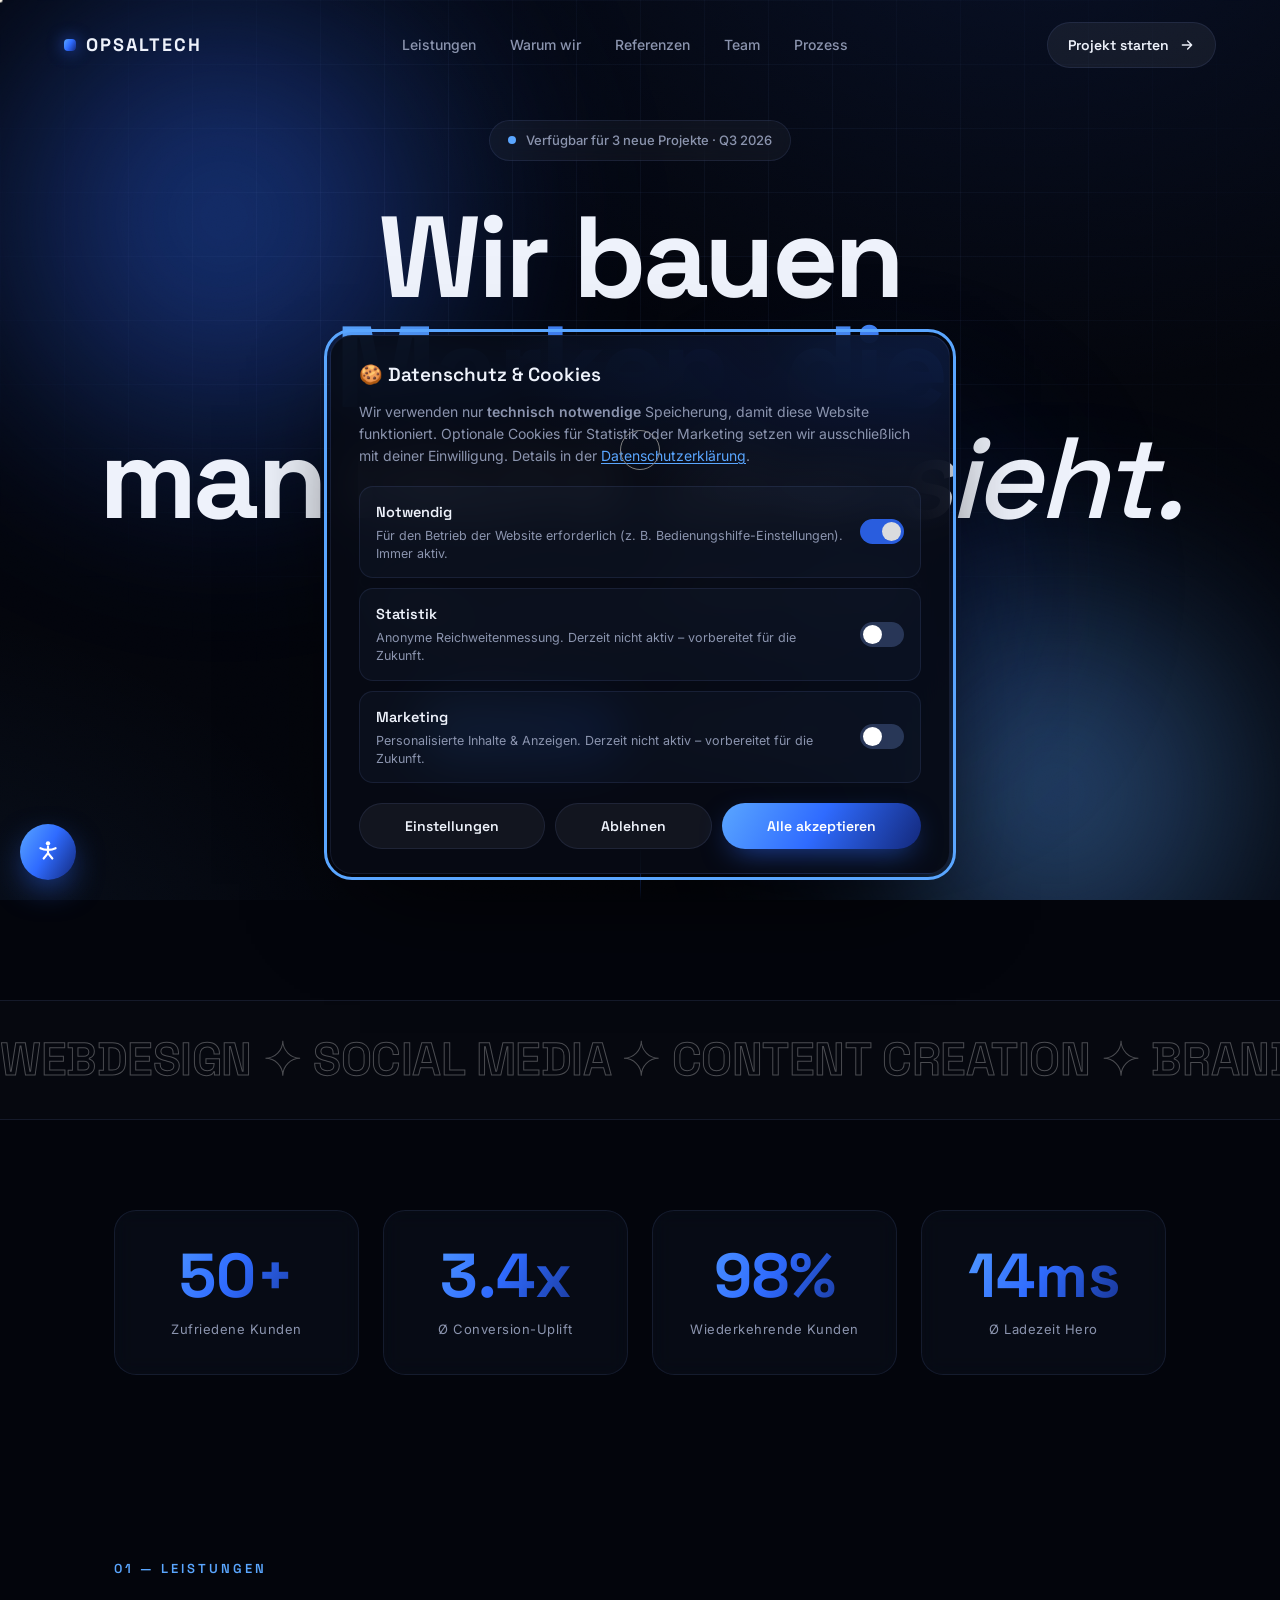
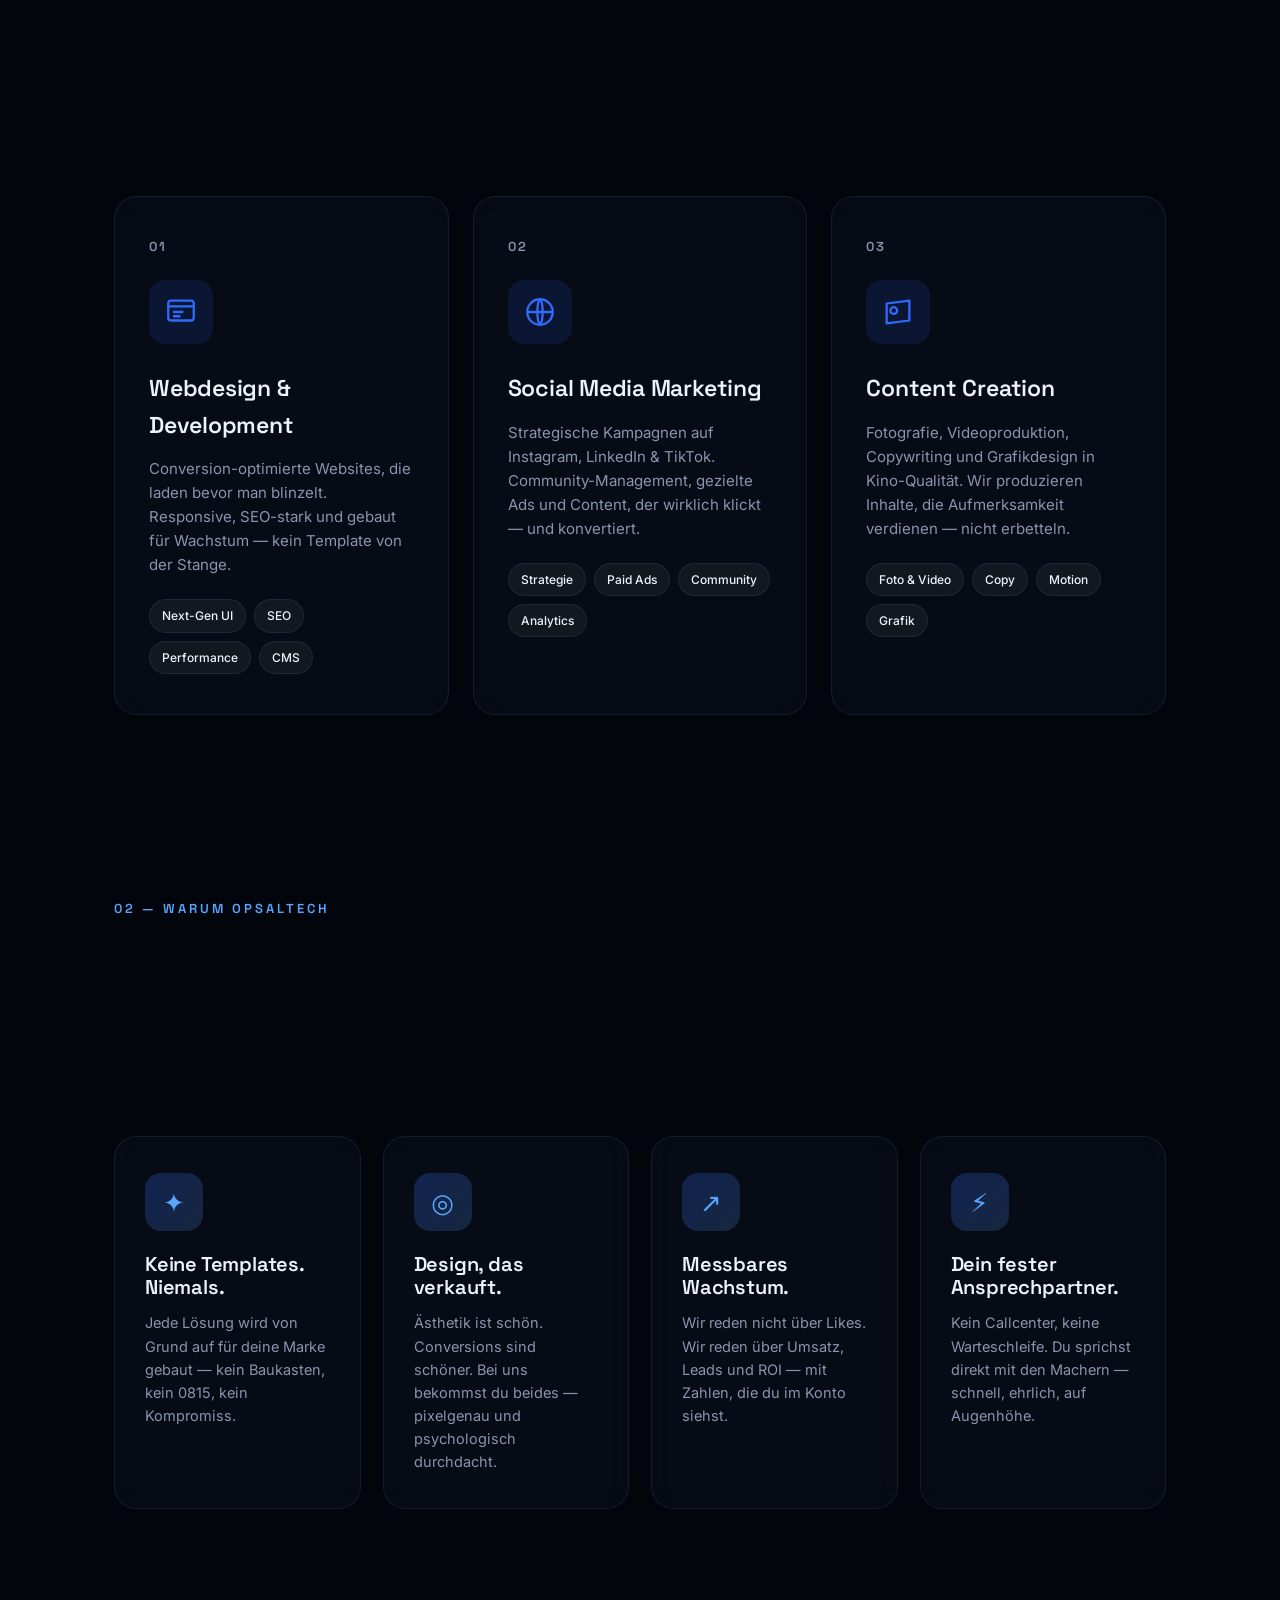
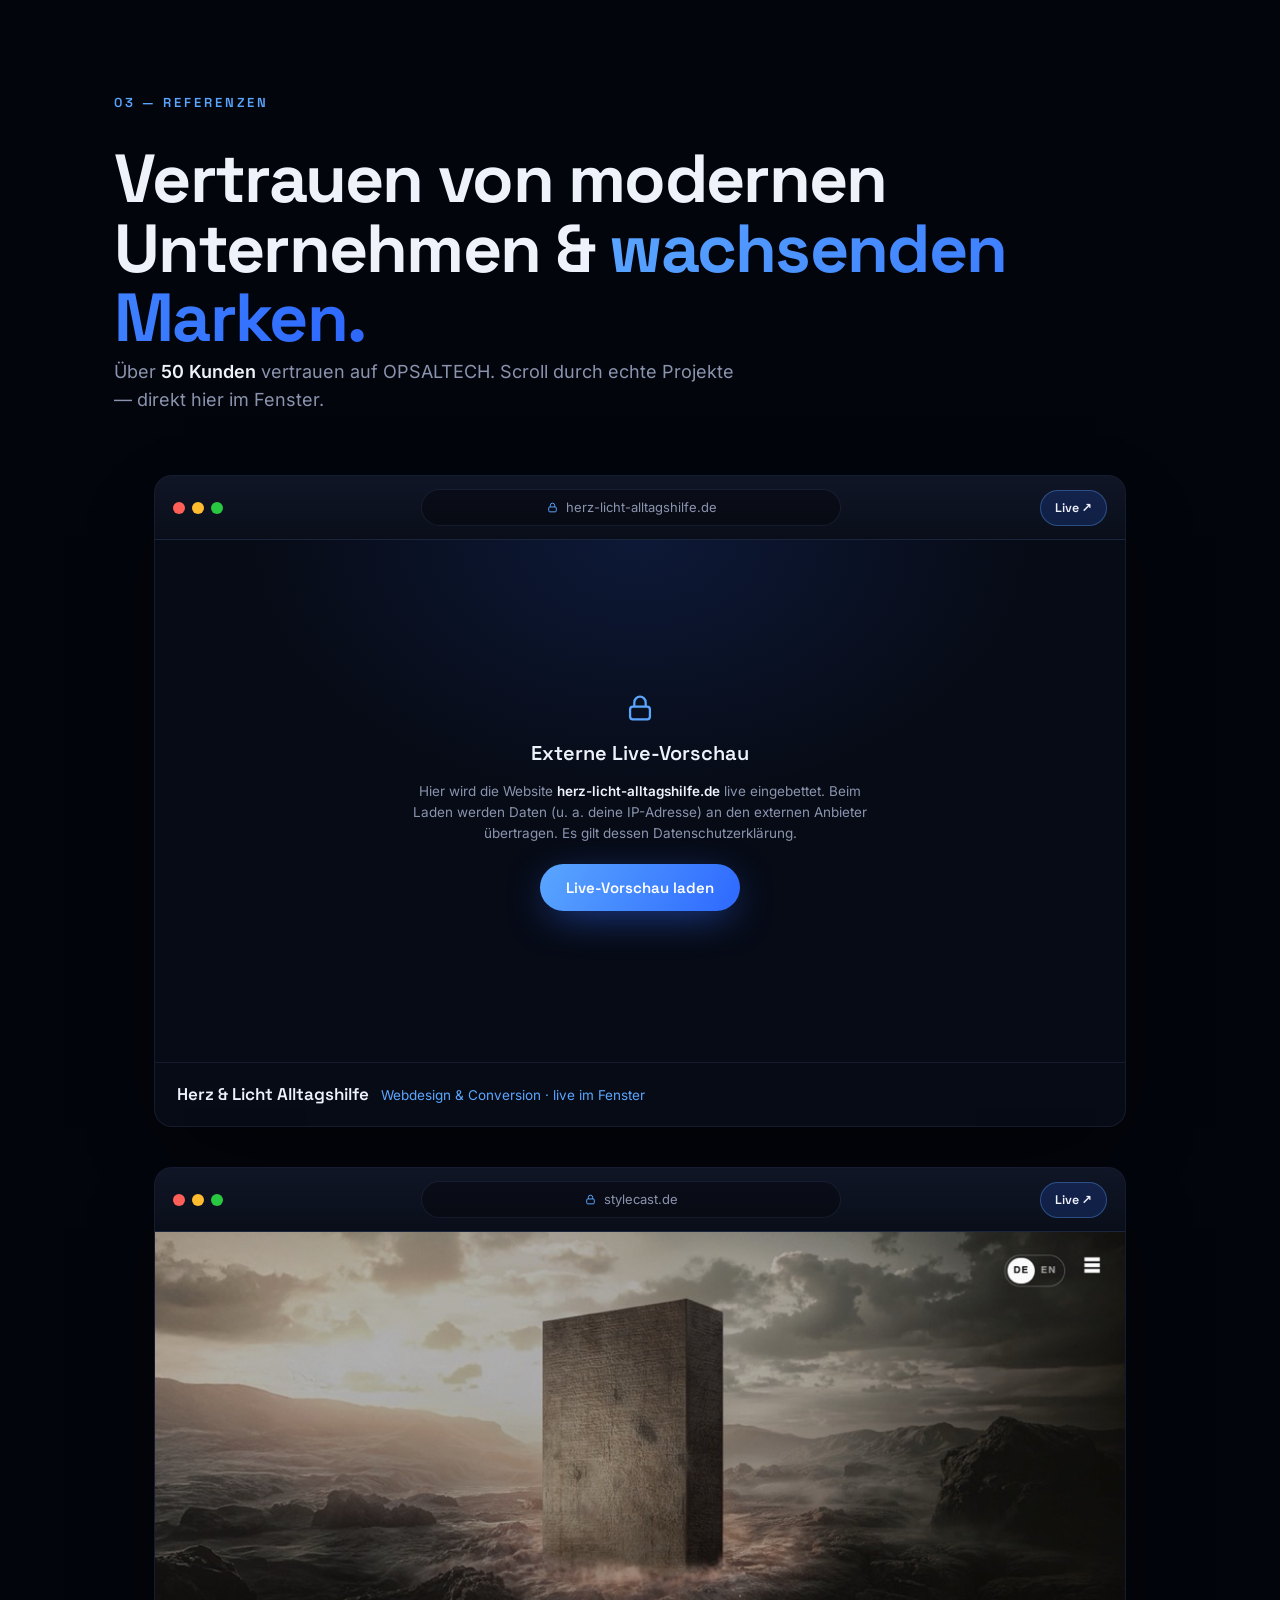
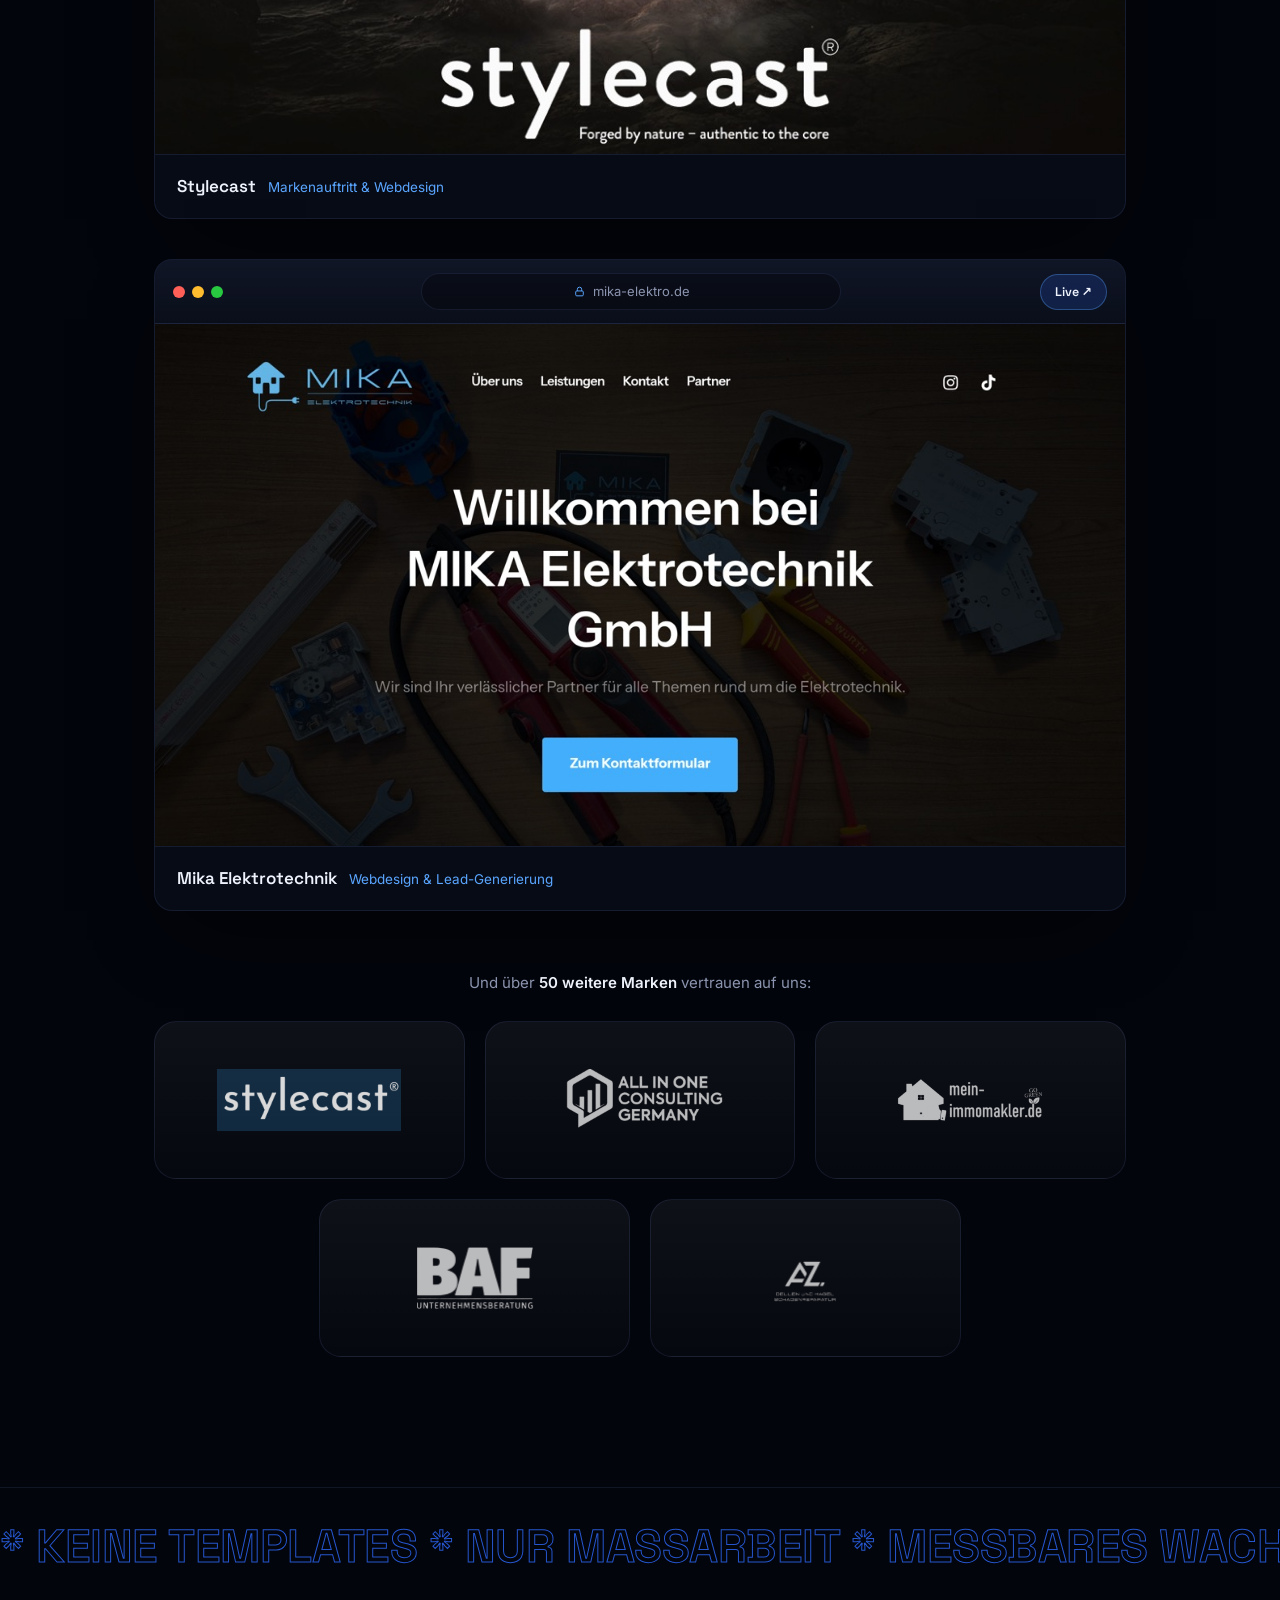
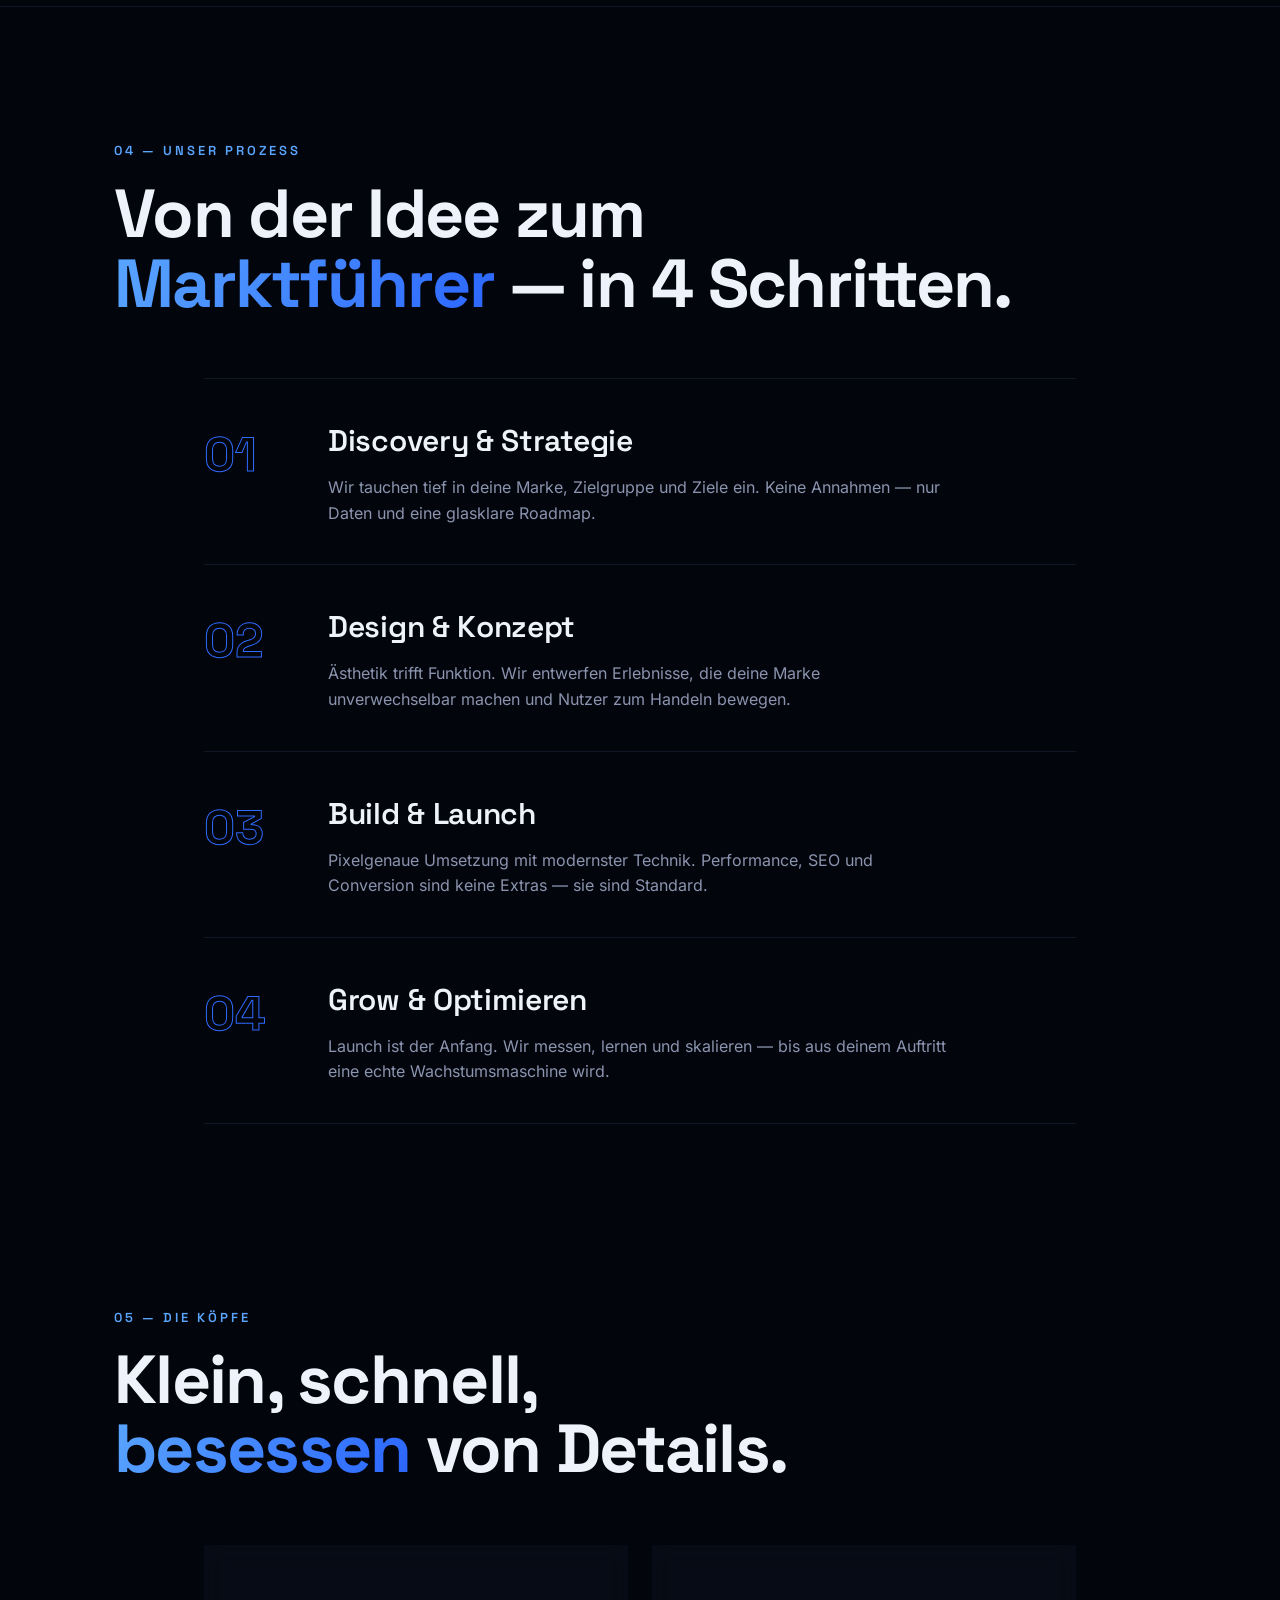
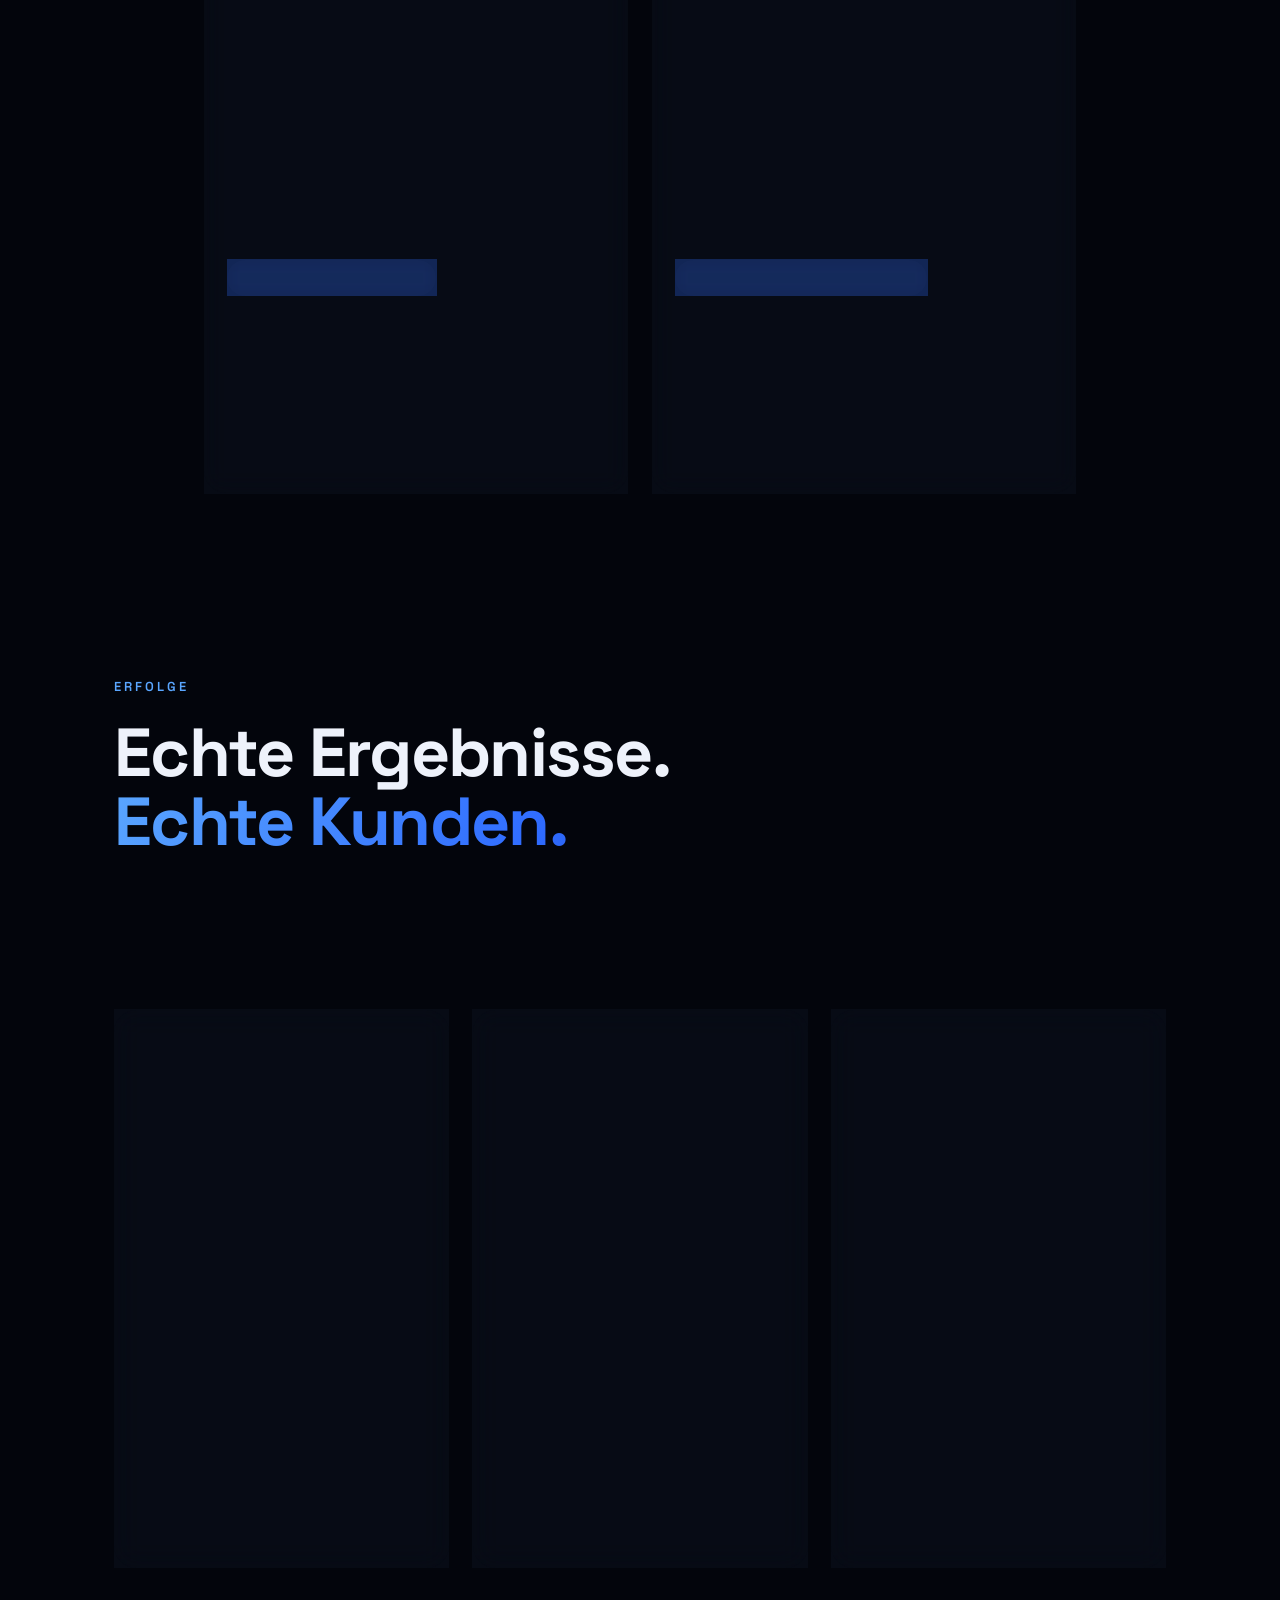
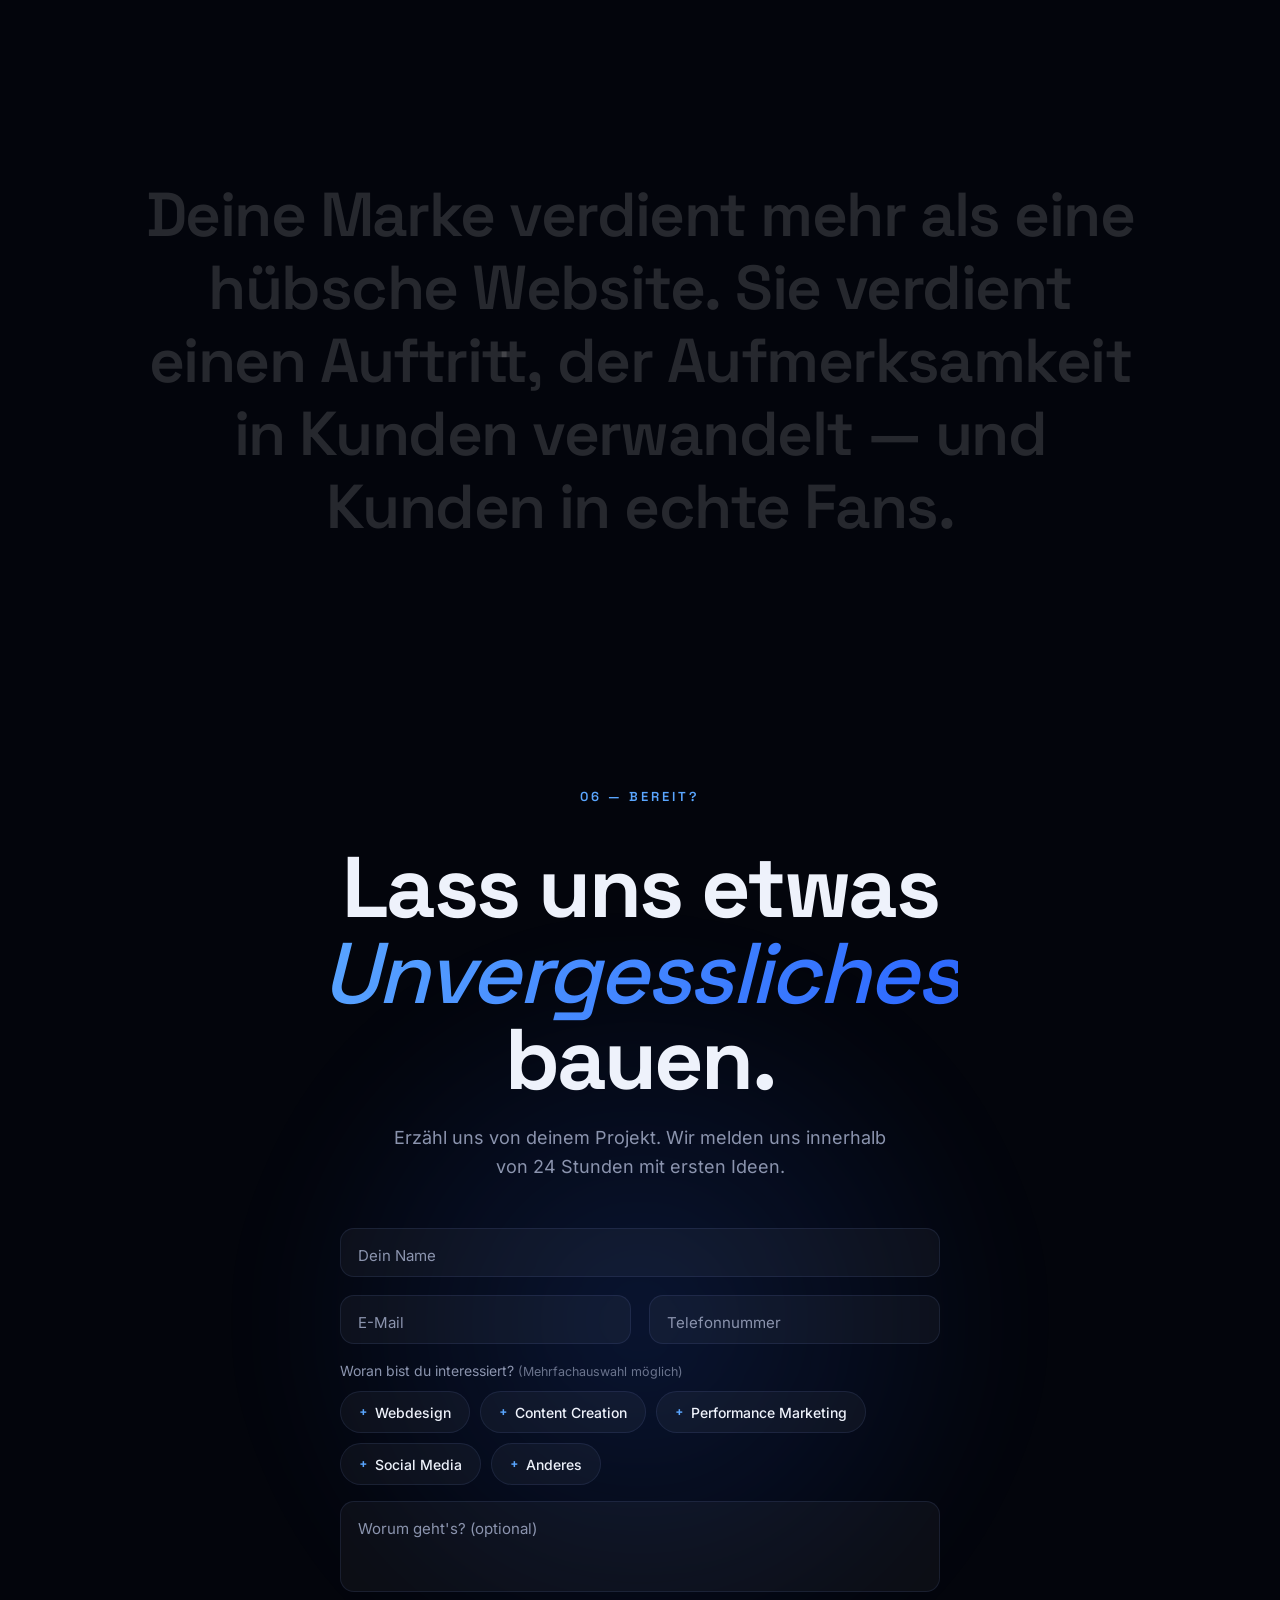
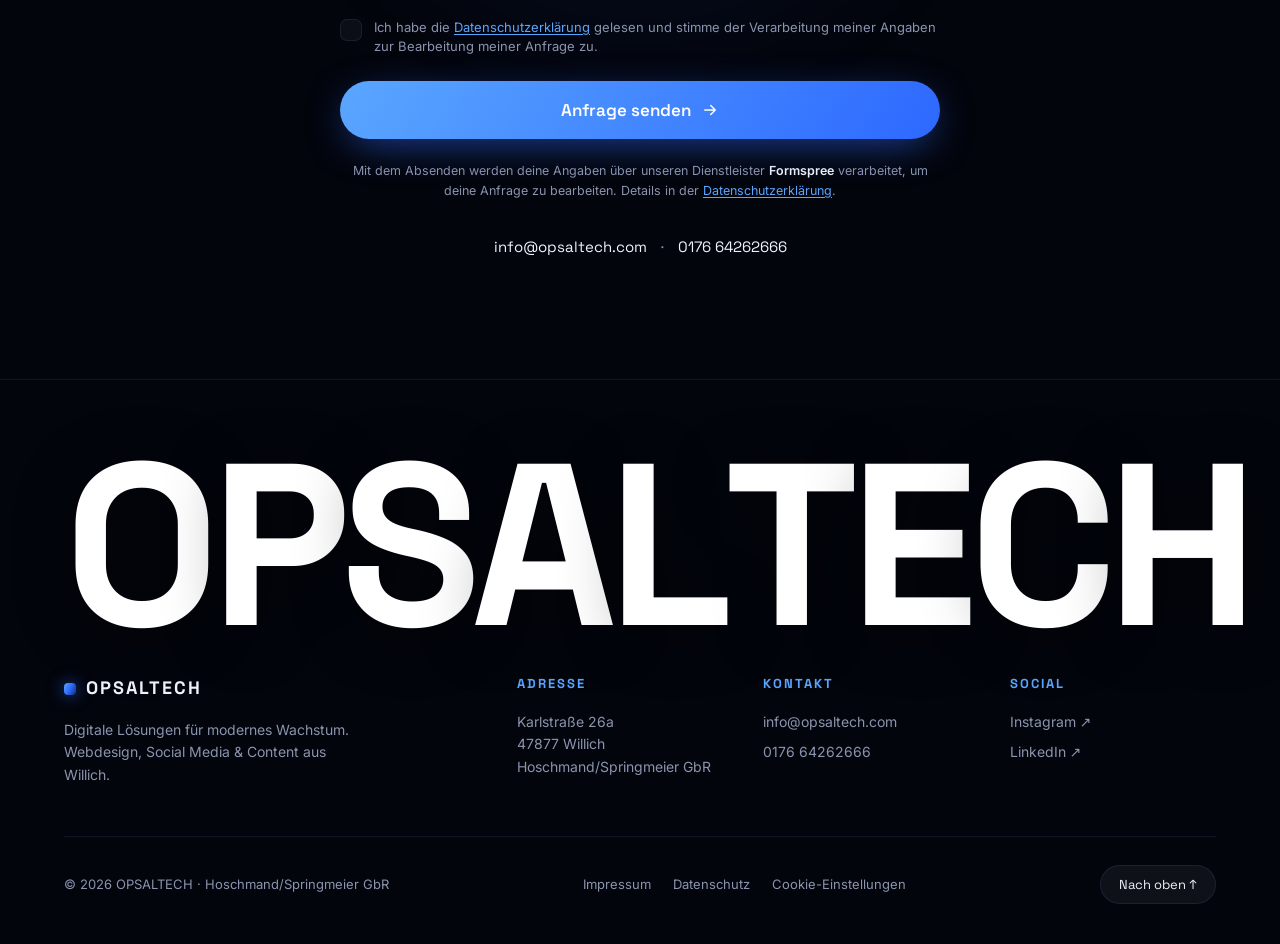
==== index.html @ 974cb70b "SEO optimization - Keyword- and location-focused title + meta description - Open Graph + Twitter Car" ====
<!DOCTYPE html>
<html lang="de">
<head>
<meta charset="UTF-8" />
<meta name="viewport" content="width=device-width, initial-scale=1.0" />
<meta name="theme-color" content="#03050c" />

<title>Webdesign &amp; Social-Media-Agentur Willich | OPSALTECH</title>
<meta name="description" content="OPSALTECH — deine Agentur aus Willich für Webdesign, Social Media Marketing &amp; Content Creation. Moderne Websites, mehr Reichweite und messbares Wachstum." />
<meta name="keywords" content="Webdesign Willich, Social Media Marketing, Content Creation, Webdesign Agentur, Online Marketing, Werbeagentur NRW, Performance Marketing, OPSALTECH" />
<meta name="author" content="OPSALTECH — Hoschmand/Springmeier GbR" />
<meta name="robots" content="index, follow, max-image-preview:large, max-snippet:-1" />
<meta name="geo.region" content="DE-NW" />
<meta name="geo.placename" content="Willich" />
<link rel="canonical" href="https://www.opsaltech.de/" />

<!-- Favicon -->
<link rel="icon" type="image/svg+xml" href="favicon.svg" />
<link rel="apple-touch-icon" href="favicon.svg" />

<!-- Open Graph (Facebook, LinkedIn, WhatsApp …) -->
<meta property="og:type" content="website" />
<meta property="og:site_name" content="OPSALTECH" />
<meta property="og:locale" content="de_DE" />
<meta property="og:title" content="Webdesign &amp; Social-Media-Agentur Willich | OPSALTECH" />
<meta property="og:description" content="Deine Agentur aus Willich für Webdesign, Social Media Marketing &amp; Content Creation. Moderne Websites, mehr Reichweite, messbares Wachstum." />
<meta property="og:url" content="https://www.opsaltech.de/" />
<meta property="og:image" content="https://www.opsaltech.de/images/logo.png" />
<meta property="og:image:width" content="1024" />
<meta property="og:image:height" content="576" />
<meta property="og:image:alt" content="OPSALTECH Logo" />

<!-- Twitter Card -->
<meta name="twitter:card" content="summary_large_image" />
<meta name="twitter:title" content="Webdesign &amp; Social-Media-Agentur Willich | OPSALTECH" />
<meta name="twitter:description" content="Webdesign, Social Media Marketing &amp; Content Creation aus Willich — für messbares Wachstum." />
<meta name="twitter:image" content="https://www.opsaltech.de/images/logo.png" />
<!-- Lokal gehostete Schriften (DSGVO: keine Google-Fonts-CDN, keine IP-Übertragung an Google) -->
<link rel="preload" href="fonts/space-grotesk-700.woff2" as="font" type="font/woff2" crossorigin />
<link rel="preload" href="fonts/inter-400.woff2" as="font" type="font/woff2" crossorigin />
<link rel="stylesheet" href="fonts.css" />
<link rel="stylesheet" href="styles.css" />
</head>
<body>

<a class="skip-link" href="#hero">Zum Inhalt springen</a>

<!-- ============ NOISE + AURORA BACKDROP ============ -->
<div class="backdrop" aria-hidden="true">
  <div class="aurora aurora--1"></div>
  <div class="aurora aurora--2"></div>
  <div class="aurora aurora--3"></div>
  <div class="grid-overlay"></div>
  <div class="noise"></div>
</div>

<!-- ============ CUSTOM CURSOR ============ -->
<div class="cursor" aria-hidden="true"></div>
<div class="cursor-dot" aria-hidden="true"></div>

<!-- ============ PROGRESS BAR ============ -->
<div class="scroll-progress" aria-hidden="true"></div>

<!-- ============ PRELOADER ============ -->
<div class="preloader" id="preloader" aria-hidden="true">
  <div class="preloader__inner">
    <div class="preloader__logo">OPSALTECH</div>
    <div class="preloader__bar"><span></span></div>
    <div class="preloader__count">0%</div>
  </div>
</div>

<!-- ============ NAV ============ -->
<header class="nav" id="nav">
  <a href="#hero" class="nav__brand" data-cursor="hover">
    <span class="nav__mark"></span>OPSALTECH
  </a>
  <nav class="nav__links" aria-label="Hauptnavigation">
    <a href="#leistungen" data-cursor="hover">Leistungen</a>
    <a href="#warum" data-cursor="hover">Warum wir</a>
    <a href="#arbeiten" data-cursor="hover">Referenzen</a>
    <a href="#team" data-cursor="hover">Team</a>
    <a href="#prozess" data-cursor="hover">Prozess</a>
  </nav>
  <a href="#kontakt" class="btn btn--nav magnetic" data-cursor="hover">
    <span>Projekt starten</span>
    <svg viewBox="0 0 24 24" width="16" height="16"><path d="M5 12h14M13 6l6 6-6 6" fill="none" stroke="currentColor" stroke-width="2" stroke-linecap="round" stroke-linejoin="round"/></svg>
  </a>
  <button class="nav__burger" id="burger" aria-label="Menü öffnen" aria-expanded="false" aria-controls="menu"><span></span><span></span></button>
</header>

<!-- ============ MOBILE MENU OVERLAY ============ -->
<div class="menu" id="menu" aria-hidden="true">
  <nav class="menu__links">
    <a href="#leistungen"><span class="menu__idx">01</span><span class="menu__txt">Leistungen</span></a>
    <a href="#warum"><span class="menu__idx">02</span><span class="menu__txt">Warum wir</span></a>
    <a href="#arbeiten"><span class="menu__idx">03</span><span class="menu__txt">Referenzen</span></a>
    <a href="#team"><span class="menu__idx">04</span><span class="menu__txt">Team</span></a>
    <a href="#prozess"><span class="menu__idx">05</span><span class="menu__txt">Prozess</span></a>
  </nav>
  <a href="#kontakt" class="btn btn--primary btn--xl menu__cta">
    <span>Projekt starten</span>
    <svg viewBox="0 0 24 24" width="18" height="18"><path d="M5 12h14M13 6l6 6-6 6" fill="none" stroke="currentColor" stroke-width="2" stroke-linecap="round" stroke-linejoin="round"/></svg>
  </a>
  <div class="menu__foot">
    <a href="mailto:info@opsaltech.com">info@opsaltech.com</a>
    <span>·</span>
    <a href="tel:+4917664262666">0176 64262666</a>
  </div>
</div>

<!-- ============ HERO ============ -->
<main>
<section class="hero" id="hero">
  <div class="hero__badge reveal" data-cursor="hover">
    <span class="pulse"></span> Verfügbar für 3 neue Projekte · Q3 2026
  </div>

  <h1 class="hero__title" data-parallax="0.05">
    <span class="line"><span class="word">Wir</span> <span class="word">bauen</span></span>
    <span class="line"><span class="word grad">Marken,</span> <span class="word grad">die</span></span>
    <span class="line"><span class="word">man</span> <span class="word">nicht</span> <span class="word italic">übersieht.</span></span>
  </h1>

  <p class="hero__sub reveal">
    OPSALTECH ist die Agentur für <strong>Webdesign</strong>, <strong>Social Media</strong> &amp; <strong>Content</strong>,
    die digitale Auftritte in Wachstumsmaschinen verwandelt. Aus Willich. Für die ganze Welt.
  </p>

  <div class="hero__cta reveal">
    <a href="#kontakt" class="btn btn--primary magnetic" data-cursor="hover">
      <span>Lass uns starten</span>
      <svg viewBox="0 0 24 24" width="18" height="18"><path d="M5 12h14M13 6l6 6-6 6" fill="none" stroke="currentColor" stroke-width="2" stroke-linecap="round" stroke-linejoin="round"/></svg>
    </a>
    <a href="#arbeiten" class="btn btn--ghost magnetic" data-cursor="hover">
      <span class="btn__play">▶</span> Referenzen ansehen
    </a>
  </div>

  <div class="hero__scroll reveal">
    <span>Scroll</span>
    <div class="hero__scroll-line"></div>
  </div>
</section>

<!-- ============ MARQUEE ============ -->
<section class="marquee" aria-hidden="true">
  <div class="marquee__track">
    <span>WEBDESIGN ✦ SOCIAL MEDIA ✦ CONTENT CREATION ✦ BRANDING ✦ SEO ✦ PERFORMANCE ADS ✦ MOTION ✦ STRATEGY ✦ </span>
    <span>WEBDESIGN ✦ SOCIAL MEDIA ✦ CONTENT CREATION ✦ BRANDING ✦ SEO ✦ PERFORMANCE ADS ✦ MOTION ✦ STRATEGY ✦ </span>
  </div>
</section>

<!-- ============ STATS ============ -->
<section class="stats">
  <div class="stat reveal">
    <div class="stat__num" data-count="50" data-suffix="+">0</div>
    <div class="stat__label">Zufriedene Kunden</div>
  </div>
  <div class="stat reveal">
    <div class="stat__num" data-count="3.4" data-suffix="x" data-decimals="1">0</div>
    <div class="stat__label">Ø Conversion-Uplift</div>
  </div>
  <div class="stat reveal">
    <div class="stat__num" data-count="98" data-suffix="%">0</div>
    <div class="stat__label">Wiederkehrende Kunden</div>
  </div>
  <div class="stat reveal">
    <div class="stat__num" data-count="14" data-suffix="ms">0</div>
    <div class="stat__label">Ø Ladezeit Hero</div>
  </div>
</section>

<!-- ============ SERVICES ============ -->
<section class="services" id="leistungen">
  <div class="section-head reveal">
    <span class="eyebrow">01 — Leistungen</span>
    <h2 class="section-title">Alles, was deine Marke<br><span class="grad">digital dominieren</span> lässt.</h2>
  </div>

  <div class="cards">
    <article class="card reveal" data-cursor="hover" data-tilt>
      <div class="card__glow"></div>
      <div class="card__num">01</div>
      <div class="card__icon">
        <svg viewBox="0 0 24 24" width="34" height="34"><rect x="3" y="4" width="18" height="14" rx="2" fill="none" stroke="currentColor" stroke-width="1.6"/><path d="M3 8h18M7 12h6M7 15h4" stroke="currentColor" stroke-width="1.6" stroke-linecap="round"/></svg>
      </div>
      <h3>Webdesign &amp; Development</h3>
      <p>Conversion-optimierte Websites, die laden bevor man blinzelt. Responsive, SEO-stark und gebaut für Wachstum — kein Template von der Stange.</p>
      <ul class="card__tags"><li>Next-Gen UI</li><li>SEO</li><li>Performance</li><li>CMS</li></ul>
    </article>

    <article class="card reveal" data-cursor="hover" data-tilt>
      <div class="card__glow"></div>
      <div class="card__num">02</div>
      <div class="card__icon">
        <svg viewBox="0 0 24 24" width="34" height="34"><circle cx="12" cy="12" r="9" fill="none" stroke="currentColor" stroke-width="1.6"/><path d="M3 12h18M12 3c2.5 2.5 2.5 15 0 18M12 3c-2.5 2.5-2.5 15 0 18" fill="none" stroke="currentColor" stroke-width="1.6"/></svg>
      </div>
      <h3>Social Media Marketing</h3>
      <p>Strategische Kampagnen auf Instagram, LinkedIn &amp; TikTok. Community-Management, gezielte Ads und Content, der wirklich klickt — und konvertiert.</p>
      <ul class="card__tags"><li>Strategie</li><li>Paid Ads</li><li>Community</li><li>Analytics</li></ul>
    </article>

    <article class="card reveal" data-cursor="hover" data-tilt>
      <div class="card__glow"></div>
      <div class="card__num">03</div>
      <div class="card__icon">
        <svg viewBox="0 0 24 24" width="34" height="34"><path d="M4 6l16-2v14l-16 2z" fill="none" stroke="currentColor" stroke-width="1.6" stroke-linejoin="round"/><circle cx="9" cy="11" r="2.4" fill="none" stroke="currentColor" stroke-width="1.6"/></svg>
      </div>
      <h3>Content Creation</h3>
      <p>Fotografie, Videoproduktion, Copywriting und Grafikdesign in Kino-Qualität. Wir produzieren Inhalte, die Aufmerksamkeit verdienen — nicht erbetteln.</p>
      <ul class="card__tags"><li>Foto &amp; Video</li><li>Copy</li><li>Motion</li><li>Grafik</li></ul>
    </article>
  </div>
</section>

<!-- ============ WHY / VALUE PROPS ============ -->
<section class="why" id="warum">
  <div class="section-head reveal">
    <span class="eyebrow">02 — Warum OPSALTECH</span>
    <h2 class="section-title">Andere liefern Websites.<br>Wir liefern <span class="grad">Wachstum.</span></h2>
  </div>

  <div class="why__grid">
    <article class="why__card reveal" data-cursor="hover" data-tilt>
      <div class="why__ring"></div>
      <div class="why__icon">✦</div>
      <h3>Keine Templates. Niemals.</h3>
      <p>Jede Lösung wird von Grund auf für deine Marke gebaut — kein Baukasten, kein 0815, kein Kompromiss.</p>
    </article>
    <article class="why__card reveal" data-cursor="hover" data-tilt>
      <div class="why__ring"></div>
      <div class="why__icon">◎</div>
      <h3>Design, das verkauft.</h3>
      <p>Ästhetik ist schön. Conversions sind schöner. Bei uns bekommst du beides — pixelgenau und psychologisch durchdacht.</p>
    </article>
    <article class="why__card reveal" data-cursor="hover" data-tilt>
      <div class="why__ring"></div>
      <div class="why__icon">↗</div>
      <h3>Messbares Wachstum.</h3>
      <p>Wir reden nicht über Likes. Wir reden über Umsatz, Leads und ROI — mit Zahlen, die du im Konto siehst.</p>
    </article>
    <article class="why__card reveal" data-cursor="hover" data-tilt>
      <div class="why__ring"></div>
      <div class="why__icon">⚡</div>
      <h3>Dein fester Ansprechpartner.</h3>
      <p>Kein Callcenter, keine Warteschleife. Du sprichst direkt mit den Machern — schnell, ehrlich, auf Augenhöhe.</p>
    </article>
  </div>
</section>

<!-- ============ REFERENCES ============ -->
<section class="refs" id="arbeiten">
  <div class="section-head reveal">
    <span class="eyebrow">03 — Referenzen</span>
    <h2 class="section-title">Vertrauen von modernen<br>Unternehmen &amp; <span class="grad">wachsenden Marken.</span></h2>
    <p class="section-lead">Über <strong>50 Kunden</strong> vertrauen auf OPSALTECH. Scroll durch echte Projekte — direkt hier im Fenster.</p>
  </div>

  <div class="showcase">
    <article class="browser browser--live reveal">
      <div class="browser__bar">
        <span class="browser__dots"><i></i><i></i><i></i></span>
        <span class="browser__url"><svg viewBox="0 0 24 24" width="13" height="13" aria-hidden="true"><rect x="5" y="11" width="14" height="9" rx="2" fill="none" stroke="currentColor" stroke-width="1.8"/><path d="M8 11V8a4 4 0 0 1 8 0v3" fill="none" stroke="currentColor" stroke-width="1.8"/></svg>herz-licht-alltagshilfe.de</span>
        <a class="browser__open" href="https://herz-licht-alltagshilfe.de" target="_blank" rel="noopener" data-cursor="hover" aria-label="Herz &amp; Licht live öffnen">Live ↗</a>
      </div>
      <div class="browser__view browser__view--live" data-embed="https://herz-licht-alltagshilfe.de" data-embed-title="Herz &amp; Licht Alltagshilfe — Website von OPSALTECH">
        <div class="browser__consent">
          <svg viewBox="0 0 24 24" width="34" height="34" aria-hidden="true"><rect x="5" y="11" width="14" height="9" rx="2" fill="none" stroke="currentColor" stroke-width="1.6"/><path d="M8 11V8a4 4 0 0 1 8 0v3" fill="none" stroke="currentColor" stroke-width="1.6"/></svg>
          <h4>Externe Live-Vorschau</h4>
          <p>Hier wird die Website <strong>herz-licht-alltagshilfe.de</strong> live eingebettet. Beim Laden werden Daten (u.&nbsp;a. deine IP-Adresse) an den externen Anbieter übertragen. Es gilt dessen Datenschutzerklärung.</p>
          <button class="btn btn--primary browser__load" type="button">Live-Vorschau laden</button>
        </div>
      </div>
      <div class="browser__cap"><strong>Herz &amp; Licht Alltagshilfe</strong><span>Webdesign &amp; Conversion · live im Fenster</span></div>
    </article>

    <article class="browser browser--static reveal">
      <div class="browser__bar">
        <span class="browser__dots"><i></i><i></i><i></i></span>
        <span class="browser__url"><svg viewBox="0 0 24 24" width="13" height="13" aria-hidden="true"><rect x="5" y="11" width="14" height="9" rx="2" fill="none" stroke="currentColor" stroke-width="1.8"/><path d="M8 11V8a4 4 0 0 1 8 0v3" fill="none" stroke="currentColor" stroke-width="1.8"/></svg>stylecast.de</span>
        <a class="browser__open" href="https://stylecast.de" target="_blank" rel="noopener" data-cursor="hover" aria-label="Stylecast live öffnen">Live ↗</a>
      </div>
      <a class="browser__view browser__view--static" href="https://stylecast.de" target="_blank" rel="noopener" data-cursor="hover">
        <img src="images/sites/stylecast.jpg" alt="Stylecast — Website von OPSALTECH" loading="lazy" />
        <span class="browser__cta">Zur Live-Seite ↗</span>
      </a>
      <div class="browser__cap"><strong>Stylecast</strong><span>Markenauftritt &amp; Webdesign</span></div>
    </article>

    <article class="browser browser--static reveal">
      <div class="browser__bar">
        <span class="browser__dots"><i></i><i></i><i></i></span>
        <span class="browser__url"><svg viewBox="0 0 24 24" width="13" height="13" aria-hidden="true"><rect x="5" y="11" width="14" height="9" rx="2" fill="none" stroke="currentColor" stroke-width="1.8"/><path d="M8 11V8a4 4 0 0 1 8 0v3" fill="none" stroke="currentColor" stroke-width="1.8"/></svg>mika-elektro.de</span>
        <a class="browser__open" href="https://www.mika-elektro.de" target="_blank" rel="noopener" data-cursor="hover" aria-label="Mika Elektrotechnik live öffnen">Live ↗</a>
      </div>
      <a class="browser__view browser__view--static" href="https://www.mika-elektro.de" target="_blank" rel="noopener" data-cursor="hover">
        <img src="images/sites/mika.jpg" alt="Mika Elektrotechnik — Website von OPSALTECH" loading="lazy" />
        <span class="browser__cta">Zur Live-Seite ↗</span>
      </a>
      <div class="browser__cap"><strong>Mika Elektrotechnik</strong><span>Webdesign &amp; Lead-Generierung</span></div>
    </article>
  </div>

  <p class="showcase__more reveal">Und über <strong>50 weitere Marken</strong> vertrauen auf uns:</p>

  <div class="logos">
    <div class="logo-chip logo-chip--solid reveal" data-cursor="hover" data-tilt><img src="images/reference-stylecast.png" alt="Stylecast" loading="lazy" /></div>
    <div class="logo-chip reveal" data-cursor="hover" data-tilt><img src="images/reference-all-in-one.png" alt="All In One Consulting" loading="lazy" /></div>
    <div class="logo-chip reveal" data-cursor="hover" data-tilt><img src="images/reference-immomakler.png" alt="Mein Immomakler" loading="lazy" /></div>
    <div class="logo-chip reveal" data-cursor="hover" data-tilt><img src="images/reference-baf.png" alt="BAF Unternehmensberatung" loading="lazy" /></div>
    <div class="logo-chip reveal" data-cursor="hover" data-tilt><img src="images/reference-az.png" alt="AZ Dellen &amp; Hagelschaden" loading="lazy" /></div>
  </div>
</section>

<!-- ============ MARQUEE 2 (reverse) ============ -->
<section class="marquee marquee--alt" aria-hidden="true">
  <div class="marquee__track marquee__track--rev">
    <span> * KEINE TEMPLATES * NUR MASSARBEIT * MESSBARES WACHSTUM * 360° BETREUUNG * </span>
    <span>* KEINE TEMPLATES * NUR MASSARBEIT * MESSBARES WACHSTUM * 360° BETREUUNG * </span>
  </div>
</section>

<!-- ============ PROCESS ============ -->
<section class="process" id="prozess">
  <div class="section-head reveal">
    <span class="eyebrow">04 — Unser Prozess</span>
    <h2 class="section-title">Von der Idee zum<br><span class="grad">Marktführer</span> — in 4 Schritten.</h2>
  </div>

  <div class="steps">
    <div class="step reveal">
      <div class="step__num">01</div>
      <div class="step__body">
        <h3>Discovery &amp; Strategie</h3>
        <p>Wir tauchen tief in deine Marke, Zielgruppe und Ziele ein. Keine Annahmen — nur Daten und eine glasklare Roadmap.</p>
      </div>
    </div>
    <div class="step reveal">
      <div class="step__num">02</div>
      <div class="step__body">
        <h3>Design &amp; Konzept</h3>
        <p>Ästhetik trifft Funktion. Wir entwerfen Erlebnisse, die deine Marke unverwechselbar machen und Nutzer zum Handeln bewegen.</p>
      </div>
    </div>
    <div class="step reveal">
      <div class="step__num">03</div>
      <div class="step__body">
        <h3>Build &amp; Launch</h3>
        <p>Pixelgenaue Umsetzung mit modernster Technik. Performance, SEO und Conversion sind keine Extras — sie sind Standard.</p>
      </div>
    </div>
    <div class="step reveal">
      <div class="step__num">04</div>
      <div class="step__body">
        <h3>Grow &amp; Optimieren</h3>
        <p>Launch ist der Anfang. Wir messen, lernen und skalieren — bis aus deinem Auftritt eine echte Wachstumsmaschine wird.</p>
      </div>
    </div>
  </div>
</section>

<!-- ============ TEAM ============ -->
<section class="team" id="team">
  <div class="section-head reveal">
    <span class="eyebrow">05 — Die Köpfe</span>
    <h2 class="section-title">Klein, schnell,<br><span class="grad">besessen</span> von Details.</h2>
  </div>

  <div class="team__grid">
    <article class="member reveal" data-cursor="hover" data-tilt>
      <div class="member__photo">
        <img src="images/jones.jpg" alt="Jones Hoschmand" loading="lazy" />
        <span class="member__tag">Founder &amp; Digital Strategist</span>
      </div>
      <div class="member__info">
        <h3>Jones Hoschmand</h3>
        <p>Jones spezialisiert sich auf digitale Strategien, moderne Weblösungen und den gezielten Aufbau starker Online-Präsenzen.</p>
      </div>
    </article>
    <article class="member reveal" data-cursor="hover" data-tilt>
      <div class="member__photo">
        <img src="images/niclas.jpg" alt="Niclas Springmeier" loading="lazy" />
        <span class="member__tag">Co-Founder &amp; Marketing Specialist</span>
      </div>
      <div class="member__info">
        <h3>Niclas Springmeier</h3>
        <p>Niclas fokussiert sich auf Marketingstrategien, Content-Konzepte und den professionellen Markenauftritt.</p>
      </div>
    </article>
  </div>
</section>

<!-- ============ TESTIMONIALS / SUCCESS ============ -->
<section class="quote">
  <div class="section-head reveal">
    <span class="eyebrow">Erfolge</span>
    <h2 class="section-title">Echte Ergebnisse.<br><span class="grad">Echte Kunden.</span></h2>
  </div>

  <div class="trustbar reveal">
    <div class="trustbar__item">
      <span class="trustbar__stars">★★★★★</span>
      <span class="trustbar__txt"><strong>5,0</strong> Durchschnitt</span>
    </div>
    <span class="trustbar__sep"></span>
    <div class="trustbar__item"><strong data-count="50" data-suffix="+" class="trustbar__num">0</strong><span class="trustbar__txt">zufriedene Kunden</span></div>
    <span class="trustbar__sep"></span>
    <div class="trustbar__item"><strong>100%</strong><span class="trustbar__txt">Weiterempfehlung</span></div>
  </div>

  <div class="tcards">
    <article class="tcard reveal" data-cursor="hover" data-tilt>
      <div class="tcard__top">
        <span class="tcard__stars">★★★★★</span>
        <span class="tcard__verified">✓ Verifiziert</span>
      </div>
      <blockquote>Die Zusammenarbeit mit euch war wirklich großartig – strukturiert, kreativ und mit <span class="grad">viel Liebe zum Detail</span>. Wir sind sehr happy mit dem Ergebnis und freuen uns, dass ihr Teil dieses Projekts seid.</blockquote>
      <span class="tcard__result">Markenauftritt &amp; Website</span>
      <div class="tcard__author">
        <img src="images/stylecast.jpg" alt="Christian Denz" loading="lazy" />
        <div>
          <strong>Christian Denz</strong>
          <span>Gründer, Stylecast</span>
        </div>
      </div>
    </article>

    <article class="tcard reveal" data-cursor="hover" data-tilt>
      <div class="tcard__top">
        <span class="tcard__stars">★★★★★</span>
        <span class="tcard__verified">✓ Verifiziert</span>
      </div>
      <blockquote>Wir konnten unsere Investition in <span class="grad">kürzester Zeit vervielfachen!</span></blockquote>
      <span class="tcard__result">Investition vervielfacht</span>
      <div class="tcard__author">
        <img src="images/mika.jpg" alt="Mikail Sari" loading="lazy" />
        <div>
          <strong>Mikail Sari</strong>
          <span>Geschäftsführer, Mika Elektrotechnik &amp; Baustrom24</span>
        </div>
      </div>
    </article>

    <article class="tcard reveal" data-cursor="hover" data-tilt>
      <div class="tcard__top">
        <span class="tcard__stars">★★★★★</span>
        <span class="tcard__verified">✓ Verifiziert</span>
      </div>
      <blockquote>Opsaltech hat unsere Online-Präsenz durch Fachkenntnis erheblich optimiert und unseren <span class="grad">Vertrieb effizienter</span> gemacht. Der professionelle Service und die maßgeschneiderten Lösungen haben unsere Erwartungen übertroffen.</blockquote>
      <span class="tcard__result">Vertrieb &amp; Sichtbarkeit optimiert</span>
      <div class="tcard__author">
        <img src="images/az.jpg" alt="Jakob Zajt" loading="lazy" />
        <div>
          <strong>Jakob Zajt</strong>
          <span>CEO, AZ Hagelschadenreparatur GmbH</span>
        </div>
      </div>
    </article>
  </div>
</section>

<!-- ============ SCROLL-HIGHLIGHT STATEMENT ============ -->
<section class="statement">
  <p class="statement__text" id="statementText">Deine Marke verdient mehr als eine hübsche Website. Sie verdient einen Auftritt, der Aufmerksamkeit in Kunden verwandelt — und Kunden in echte Fans.</p>
</section>

<!-- ============ CTA / CONTACT ============ -->
<section class="cta" id="kontakt">
  <div class="cta__glow"></div>
  <div class="cta__inner reveal">
    <span class="eyebrow">06 — Bereit?</span>
    <h2 class="cta__title">
      Lass uns etwas<br><span class="grad italic">Unvergessliches</span> bauen.
    </h2>
    <p class="cta__sub">Erzähl uns von deinem Projekt. Wir melden uns innerhalb von 24 Stunden mit ersten Ideen.</p>

    <form class="cta__form" id="contactForm" action="https://formspree.io/f/mnjkrqrz" method="POST" novalidate>
      <input type="text" name="_gotcha" tabindex="-1" autocomplete="off" aria-hidden="true" style="position:absolute;left:-9999px;opacity:0;height:0;width:0" />
      <input type="hidden" name="leistungen" id="svcField" />
      <div class="field field--full">
        <input type="text" id="name" name="name" required placeholder=" " autocomplete="name" data-cursor="hover" />
        <label for="name">Dein Name</label>
      </div>
      <div class="field">
        <input type="email" id="email" name="email" required placeholder=" " autocomplete="email" data-cursor="hover" />
        <label for="email">E-Mail</label>
      </div>
      <div class="field">
        <input type="tel" id="phone" name="phone" required placeholder=" " autocomplete="tel" data-cursor="hover" />
        <label for="phone">Telefonnummer</label>
      </div>
      <div class="field--full form-svc">
        <span class="services__label">Woran bist du interessiert? <span class="services__hint">(Mehrfachauswahl möglich)</span></span>
        <div class="chips" role="group" aria-label="Gewünschte Leistungen">
          <button type="button" class="chip" data-service="Webdesign" aria-pressed="false">Webdesign</button>
          <button type="button" class="chip" data-service="Content Creation" aria-pressed="false">Content Creation</button>
          <button type="button" class="chip" data-service="Performance Marketing" aria-pressed="false">Performance Marketing</button>
          <button type="button" class="chip" data-service="Social Media" aria-pressed="false">Social Media</button>
          <button type="button" class="chip" data-service="Anderes" aria-pressed="false">Anderes</button>
        </div>
      </div>
      <div class="field field--full">
        <textarea id="msg" name="message" rows="3" placeholder=" " data-cursor="hover"></textarea>
        <label for="msg">Worum geht's? (optional)</label>
      </div>
      <label class="consent" for="consent">
        <input type="checkbox" id="consent" required />
        <span class="consent__box" aria-hidden="true"></span>
        <span class="consent__txt">Ich habe die <a href="#" data-legal="datenschutz">Datenschutzerklärung</a> gelesen und stimme der Verarbeitung meiner Angaben zur Bearbeitung meiner Anfrage zu.</span>
      </label>
      <button type="submit" class="btn btn--primary btn--xl magnetic" data-cursor="hover">
        <span class="btn__label">Anfrage senden</span>
        <svg viewBox="0 0 24 24" width="18" height="18"><path d="M5 12h14M13 6l6 6-6 6" fill="none" stroke="currentColor" stroke-width="2" stroke-linecap="round" stroke-linejoin="round"/></svg>
      </button>
      <p class="cta__success" id="formSuccess" role="status">✦ Danke! Deine Anfrage ist raus — wir melden uns blitzschnell.</p>
      <p class="cta__error" id="formError" role="alert">⚠ Da ging leider etwas schief. Bitte versuch es erneut oder schreib direkt an <a href="mailto:info@opsaltech.com">info@opsaltech.com</a>.</p>
      <p class="cta__note">Mit dem Absenden werden deine Angaben über unseren Dienstleister <strong>Formspree</strong> verarbeitet, um deine Anfrage zu bearbeiten. Details in der <a href="#" data-legal="datenschutz">Datenschutzerklärung</a>.</p>
    </form>

    <div class="cta__direct">
      <a href="mailto:info@opsaltech.com" data-cursor="hover">info@opsaltech.com</a>
      <span>·</span>
      <a href="tel:+4917664262666" data-cursor="hover">0176 64262666</a>
    </div>
  </div>
</section>
</main>

<!-- ============ FOOTER ============ -->
<footer class="footer">
  <div class="footer__big" aria-hidden="true" data-parallax="0.16">OPSALTECH</div>
  <div class="footer__grid">
    <div class="footer__col">
      <span class="footer__brand"><span class="nav__mark"></span>OPSALTECH</span>
      <p>Digitale Lösungen für modernes Wachstum. Webdesign, Social Media &amp; Content aus Willich.</p>
    </div>
    <div class="footer__col">
      <h4>Adresse</h4>
      <p>Karlstraße 26a<br>47877 Willich<br>Hoschmand/Springmeier GbR</p>
    </div>
    <div class="footer__col">
      <h4>Kontakt</h4>
      <a href="mailto:info@opsaltech.com" data-cursor="hover">info@opsaltech.com</a>
      <a href="tel:+4917664262666" data-cursor="hover">0176 64262666</a>
    </div>
    <div class="footer__col">
      <h4>Social</h4>
      <a href="https://www.instagram.com/opsaltech/" target="_blank" rel="noopener" data-cursor="hover" aria-label="OPSALTECH auf Instagram (öffnet in neuem Tab)">Instagram ↗</a>
      <a href="https://www.linkedin.com/company/opsaltech/" target="_blank" rel="noopener" data-cursor="hover" aria-label="OPSALTECH auf LinkedIn (öffnet in neuem Tab)">LinkedIn ↗</a>
    </div>
  </div>
  <div class="footer__bottom">
    <span>© 2026 OPSALTECH · Hoschmand/Springmeier GbR</span>
    <div class="footer__legal">
      <a href="#" data-legal="impressum" data-cursor="hover">Impressum</a>
      <a href="#" data-legal="datenschutz" data-cursor="hover">Datenschutz</a>
      <a href="#" data-cookie="open" data-cursor="hover">Cookie-Einstellungen</a>
    </div>
    <button class="footer__top magnetic" data-cursor="hover" id="toTop">Nach oben ↑</button>
  </div>
</footer>

<!-- ============ COOKIE / CONSENT BANNER ============ -->
<div class="cookie" id="cookie" role="dialog" aria-label="Datenschutz-Einstellungen" aria-hidden="true">
  <div class="cookie__inner">
    <div class="cookie__main">
      <h3>🍪 Datenschutz &amp; Cookies</h3>
      <p>Wir verwenden nur <strong>technisch notwendige</strong> Speicherung, damit diese Website funktioniert. Optionale Cookies für Statistik oder Marketing setzen wir ausschließlich mit deiner Einwilligung. Details in der <a href="#" data-legal="datenschutz">Datenschutzerklärung</a>.</p>
    </div>

    <div class="cookie__settings" id="cookieSettings" hidden>
      <div class="cookie__cat">
        <div class="cookie__catinfo"><strong>Notwendig</strong><span>Für den Betrieb der Website erforderlich (z.&nbsp;B. Bedienungshilfe-Einstellungen). Immer aktiv.</span></div>
        <label class="cookie__switch cookie__switch--locked"><input type="checkbox" checked disabled aria-label="Notwendig – immer aktiv" /><span></span></label>
      </div>
      <div class="cookie__cat">
        <div class="cookie__catinfo"><strong>Statistik</strong><span>Anonyme Reichweitenmessung. Derzeit nicht aktiv – vorbereitet für die Zukunft.</span></div>
        <label class="cookie__switch"><input type="checkbox" data-cat="statistics" /><span></span></label>
      </div>
      <div class="cookie__cat">
        <div class="cookie__catinfo"><strong>Marketing</strong><span>Personalisierte Inhalte &amp; Anzeigen. Derzeit nicht aktiv – vorbereitet für die Zukunft.</span></div>
        <label class="cookie__switch"><input type="checkbox" data-cat="marketing" /><span></span></label>
      </div>
    </div>

    <div class="cookie__actions">
      <button type="button" class="cookie__btn cookie__btn--ghost" data-cookie="settings">Einstellungen</button>
      <button type="button" class="cookie__btn cookie__btn--ghost" data-cookie="reject">Ablehnen</button>
      <button type="button" class="cookie__btn cookie__btn--primary" data-cookie="accept">Alle akzeptieren</button>
      <button type="button" class="cookie__btn cookie__btn--primary" data-cookie="save" hidden>Auswahl speichern</button>
    </div>
  </div>
</div>

<!-- ============ BEDIENUNGSHILFE (ACCESSIBILITY) ============ -->
<div class="a11y">
  <button class="a11y__toggle" id="a11yToggle" aria-expanded="false" aria-controls="a11yPanel" aria-label="Bedienungshilfe öffnen" title="Bedienungshilfe">
    <svg viewBox="0 0 24 24" width="26" height="26" aria-hidden="true"><circle cx="12" cy="4" r="2" fill="currentColor"/><path d="M12 7v6m0 0l-4 5m4-5l4 5M5 8.5c2 1 4.5 1.5 7 1.5s5-.5 7-1.5" fill="none" stroke="currentColor" stroke-width="2" stroke-linecap="round"/></svg>
  </button>
  <div class="a11y__panel" id="a11yPanel" role="dialog" aria-label="Bedienungshilfe" aria-hidden="true">
    <div class="a11y__head">
      <h3>Bedienungshilfe</h3>
      <button class="a11y__close" id="a11yClose" aria-label="Bedienungshilfe schließen">
        <svg viewBox="0 0 24 24" width="18" height="18" aria-hidden="true"><path d="M6 6l12 12M18 6L6 18" fill="none" stroke="currentColor" stroke-width="2" stroke-linecap="round"/></svg>
      </button>
    </div>
    <div class="a11y__row">
      <span class="a11y__label">Textgröße</span>
      <div class="a11y__stepper">
        <button data-a11y="font-dec" aria-label="Text verkleinern">A−</button>
        <span class="a11y__val" id="a11yFontVal" aria-live="polite">100%</span>
        <button data-a11y="font-inc" aria-label="Text vergrößern">A+</button>
      </div>
    </div>
    <button class="a11y__opt" data-a11y="contrast" aria-pressed="false"><span>Hoher Kontrast</span></button>
    <button class="a11y__opt" data-a11y="links" aria-pressed="false"><span>Links hervorheben</span></button>
    <button class="a11y__opt" data-a11y="readable" aria-pressed="false"><span>Bessere Lesbarkeit</span></button>
    <button class="a11y__opt" data-a11y="nomotion" aria-pressed="false"><span>Animationen stoppen</span></button>
    <button class="a11y__reset" data-a11y="reset">Alles zurücksetzen</button>
  </div>
</div>

<!-- ============ LEGAL MODAL ============ -->
<div class="legal" id="legal" aria-hidden="true" role="dialog" aria-modal="true" aria-labelledby="legalTitle">
  <div class="legal__overlay" data-legal-close></div>
  <div class="legal__panel" role="document">
    <div class="legal__head">
      <h3 id="legalTitle" class="legal__title">Impressum</h3>
      <button class="legal__close" data-legal-close aria-label="Schließen">
        <svg viewBox="0 0 24 24" width="20" height="20"><path d="M6 6l12 12M18 6L6 18" fill="none" stroke="currentColor" stroke-width="2" stroke-linecap="round"/></svg>
      </button>
    </div>
    <div class="legal__body" id="legalBody" tabindex="0"></div>
  </div>
</div>

<!-- Legal content sources (hidden, injected into the modal) -->
<div class="legal-src" id="legal-impressum" hidden>
  <h4>Angaben gemäß § 5 TMG</h4>
  <p>Hoschmand/Springmeier GbR<br />Karlstraße 26a<br />47877 Willich</p>
  <h4>Vertreten durch</h4>
  <p>Niclas Springmeier</p>
  <h4>Kontakt</h4>
  <p>E-Mail: <a href="mailto:info@opsaltech.com">info@opsaltech.com</a><br />Telefon: <a href="tel:+4917664262666">0176 64262666</a></p>
  <h4>Verantwortlich für den Inhalt nach § 55 Abs. 2 RStV</h4>
  <p>OPSALTECH</p>
  <h4>Umsatzsteuer-ID</h4>
  <p>Umsatzsteuer-Identifikationsnummer gemäß § 27 a Umsatzsteuergesetz:<br />DE363229767</p>
</div>

<div class="legal-src" id="legal-datenschutz" hidden>
  <h4>1. Datenschutz auf einen Blick</h4>
  <h5>Allgemeine Hinweise</h5>
  <p>Die folgenden Hinweise geben einen einfachen Überblick darüber, was mit Ihren personenbezogenen Daten passiert, wenn Sie diese Website besuchen. Personenbezogene Daten sind alle Daten, mit denen Sie persönlich identifiziert werden können. Ausführliche Informationen zum Thema Datenschutz entnehmen Sie unserer unter diesem Text aufgeführten Datenschutzerklärung.</p>
  <h5>Datenerfassung auf dieser Website</h5>
  <p><strong>Wer ist verantwortlich für die Datenerfassung auf dieser Website?</strong><br />Die Datenverarbeitung auf dieser Website erfolgt durch den Websitebetreiber. Dessen Kontaktdaten können Sie dem Abschnitt „Hinweis zur Verantwortlichen Stelle“ in dieser Datenschutzerklärung entnehmen.</p>
  <p><strong>Wie erfassen wir Ihre Daten?</strong><br />Ihre Daten werden zum einen dadurch erhoben, dass Sie uns diese mitteilen. Hierbei kann es sich z. B. um Daten handeln, die Sie in ein Kontaktformular eingeben. Andere Daten werden automatisch oder nach Ihrer Einwilligung beim Besuch der Website durch unsere IT-Systeme erfasst. Das sind vor allem technische Daten (z. B. Internetbrowser, Betriebssystem oder Uhrzeit des Seitenaufrufs). Die Erfassung dieser Daten erfolgt automatisch, sobald Sie diese Website betreten.</p>
  <p><strong>Wofür nutzen wir Ihre Daten?</strong><br />Ein Teil der Daten wird erhoben, um eine fehlerfreie Bereitstellung der Website zu gewährleisten. Andere Daten können zur Analyse Ihres Nutzerverhaltens verwendet werden.</p>
  <p><strong>Welche Rechte haben Sie bezüglich Ihrer Daten?</strong><br />Sie haben jederzeit das Recht, unentgeltlich Auskunft über Herkunft, Empfänger und Zweck Ihrer gespeicherten personenbezogenen Daten zu erhalten. Sie haben außerdem ein Recht, die Berichtigung oder Löschung dieser Daten zu verlangen. Wenn Sie eine Einwilligung zur Datenverarbeitung erteilt haben, können Sie diese Einwilligung jederzeit für die Zukunft widerrufen. Außerdem haben Sie das Recht, unter bestimmten Umständen die Einschränkung der Verarbeitung Ihrer personenbezogenen Daten zu verlangen. Des Weiteren steht Ihnen ein Beschwerderecht bei der zuständigen Aufsichtsbehörde zu. Hierzu sowie zu weiteren Fragen zum Thema Datenschutz können Sie sich jederzeit an uns wenden.</p>

  <h4>2. Hosting</h4>
  <p>Wir hosten die Inhalte unserer Website bei folgendem Anbieter: Netlify.</p>
  <p>Anbieter ist die Netlify, Inc., 512 2nd Street, Suite 200, San Francisco, CA 94107, USA. Wenn Sie unsere Website besuchen, erfasst Netlify verschiedene Logfiles inklusive Ihrer IP-Adressen. Details entnehmen Sie der Datenschutzerklärung von Netlify: <a href="https://www.netlify.com/privacy/" target="_blank" rel="noopener">netlify.com/privacy</a>.</p>
  <p>Die Verwendung von Netlify erfolgt auf Grundlage von Art. 6 Abs. 1 lit. f DSGVO. Wir haben ein berechtigtes Interesse an einer möglichst zuverlässigen Darstellung unserer Website. Die Datenübermittlung in die USA wird auf das EU-U.S. Data Privacy Framework sowie auf Standardvertragsklauseln gestützt. Sofern eine entsprechende Einwilligung abgefragt wurde, erfolgt die Verarbeitung ausschließlich auf Grundlage von Art. 6 Abs. 1 lit. a DSGVO und § 25 Abs. 1 TTDSG. Die Einwilligung ist jederzeit widerrufbar.</p>
  <p><em>Hinweis: Bitte den tatsächlichen Hosting-Anbieter vor Veröffentlichung bestätigen und ggf. anpassen.</em></p>

  <h4>2a. Schriftarten (lokal gehostet)</h4>
  <p>Diese Website nutzt zur einheitlichen Darstellung von Schriftarten lokal auf unserem Server gespeicherte Schriften. Es werden <strong>keine Verbindungen zu Servern von Google</strong> (Google Fonts) oder anderen Drittanbietern aufgebaut; Ihre IP-Adresse wird hierfür nicht an Dritte übermittelt.</p>

  <h4>2b. Einbindung externer Inhalte (Live-Vorschau)</h4>
  <p>Im Bereich „Referenzen“ bieten wir eine optionale Live-Vorschau externer Websites an. Diese externen Inhalte werden <strong>erst nach Ihrem aktiven Klick</strong> geladen (Zwei-Klick-Lösung). Erst dann werden Daten – insbesondere Ihre IP-Adresse – an den jeweiligen Anbieter der externen Website übertragen. Vor dem Klick findet keine Datenübertragung an diese Anbieter statt. Für die geladenen Inhalte gilt die Datenschutzerklärung des jeweiligen Anbieters.</p>

  <h4>3. Allgemeine Hinweise und Pflichtinformationen</h4>
  <h5>Datenschutz</h5>
  <p>Die Betreiber dieser Seiten nehmen den Schutz Ihrer persönlichen Daten sehr ernst. Wir behandeln Ihre personenbezogenen Daten vertraulich und entsprechend den gesetzlichen Datenschutzvorschriften sowie dieser Datenschutzerklärung. Wenn Sie diese Website benutzen, werden verschiedene personenbezogene Daten erhoben. Personenbezogene Daten sind Daten, mit denen Sie persönlich identifiziert werden können. Die vorliegende Datenschutzerklärung erläutert, welche Daten wir erheben und wofür wir sie nutzen. Sie erläutert auch, wie und zu welchem Zweck das geschieht. Wir weisen darauf hin, dass die Datenübertragung im Internet (z. B. bei der Kommunikation per E-Mail) Sicherheitslücken aufweisen kann. Ein lückenloser Schutz der Daten vor dem Zugriff durch Dritte ist nicht möglich.</p>
  <h5>Hinweis zur verantwortlichen Stelle</h5>
  <p>Die verantwortliche Stelle für die Datenverarbeitung auf dieser Website ist:</p>
  <p>Hoschmand/Springmeier GbR<br />Karlstraße 26a<br />47877 Willich<br />Telefon: 0176 64262666<br />E-Mail: info@opsaltech.com</p>
  <p>Verantwortliche Stelle ist die natürliche oder juristische Person, die allein oder gemeinsam mit anderen über die Zwecke und Mittel der Verarbeitung von personenbezogenen Daten (z. B. Namen, E-Mail-Adressen o. Ä.) entscheidet.</p>
  <h5>Speicherdauer</h5>
  <p>Soweit innerhalb dieser Datenschutzerklärung keine speziellere Speicherdauer genannt wurde, verbleiben Ihre personenbezogenen Daten bei uns, bis der Zweck für die Datenverarbeitung entfällt. Wenn Sie ein berechtigtes Löschersuchen geltend machen oder eine Einwilligung zur Datenverarbeitung widerrufen, werden Ihre Daten gelöscht, sofern wir keine anderen rechtlich zulässigen Gründe für die Speicherung Ihrer personenbezogenen Daten haben (z. B. steuer- oder handelsrechtliche Aufbewahrungsfristen); im letztgenannten Fall erfolgt die Löschung nach Fortfall dieser Gründe.</p>
  <h5>Allgemeine Hinweise zu den Rechtsgrundlagen der Datenverarbeitung</h5>
  <p>Sofern Sie in die Datenverarbeitung eingewilligt haben, verarbeiten wir Ihre personenbezogenen Daten auf Grundlage von Art. 6 Abs. 1 lit. a DSGVO bzw. Art. 9 Abs. 2 lit. a DSGVO. Die Einwilligung ist jederzeit widerrufbar. Sind Ihre Daten zur Vertragserfüllung oder zur Durchführung vorvertraglicher Maßnahmen erforderlich, verarbeiten wir Ihre Daten auf Grundlage des Art. 6 Abs. 1 lit. b DSGVO. Des Weiteren verarbeiten wir Ihre Daten, sofern diese zur Erfüllung einer rechtlichen Verpflichtung erforderlich sind, auf Grundlage von Art. 6 Abs. 1 lit. c DSGVO. Die Datenverarbeitung kann ferner auf Grundlage unseres berechtigten Interesses nach Art. 6 Abs. 1 lit. f DSGVO erfolgen.</p>
  <h5>Widerruf Ihrer Einwilligung zur Datenverarbeitung</h5>
  <p>Viele Datenverarbeitungsvorgänge sind nur mit Ihrer ausdrücklichen Einwilligung möglich. Sie können eine bereits erteilte Einwilligung jederzeit widerrufen. Die Rechtmäßigkeit der bis zum Widerruf erfolgten Datenverarbeitung bleibt vom Widerruf unberührt.</p>
  <h5>Widerspruchsrecht gegen die Datenerhebung in besonderen Fällen sowie gegen Direktwerbung (Art. 21 DSGVO)</h5>
  <p>Wenn die Datenverarbeitung auf Grundlage von Art. 6 Abs. 1 lit. e oder f DSGVO erfolgt, haben Sie jederzeit das Recht, aus Gründen, die sich aus Ihrer besonderen Situation ergeben, gegen die Verarbeitung Ihrer personenbezogenen Daten Widerspruch einzulegen. Werden Ihre personenbezogenen Daten verarbeitet, um Direktwerbung zu betreiben, so haben Sie das Recht, jederzeit Widerspruch gegen die Verarbeitung Sie betreffender personenbezogener Daten zum Zwecke derartiger Werbung einzulegen.</p>
  <h5>Beschwerderecht bei der zuständigen Aufsichtsbehörde</h5>
  <p>Im Falle von Verstößen gegen die DSGVO steht den Betroffenen ein Beschwerderecht bei einer Aufsichtsbehörde zu.</p>
  <h5>SSL- bzw. TLS-Verschlüsselung</h5>
  <p>Diese Seite nutzt aus Sicherheitsgründen und zum Schutz der Übertragung vertraulicher Inhalte eine SSL- bzw. TLS-Verschlüsselung. Bei verschlüsselter Kommunikation können Ihre Zahlungsdaten, die Sie an uns übermitteln, nicht von Dritten mitgelesen werden.</p>

  <h4>4. Datenerfassung auf dieser Website</h4>
  <h5>Cookies &amp; lokaler Speicher</h5>
  <p>Diese Website setzt <strong>keine Tracking- oder Marketing-Cookies</strong> und bindet keine Analyse- oder Werbedienste ein. Lediglich für die Funktion „Bedienungshilfe“ werden Ihre gewählten Einstellungen (z. B. Textgröße, Kontrast) ausschließlich <strong>lokal in Ihrem Browser (localStorage)</strong> gespeichert. Diese Angaben verbleiben auf Ihrem Endgerät, werden nicht an uns oder Dritte übertragen und dienen allein Ihrem Bedienkomfort. Sie können diese jederzeit über die Funktion „Alles zurücksetzen“ oder durch Löschen der Browserdaten entfernen. Allgemein können Sie Ihren Browser so einstellen, dass Sie über das Setzen von Cookies informiert werden, Cookies nur im Einzelfall erlauben oder generell ausschließen.</p>
  <h5>Server-Log-Dateien</h5>
  <p>Der Provider der Seiten erhebt und speichert automatisch Informationen in so genannten Server-Log-Dateien, die Ihr Browser automatisch an uns übermittelt (Browsertyp, Betriebssystem, Referrer URL, Hostname, Uhrzeit, IP-Adresse). Eine Zusammenführung dieser Daten mit anderen Datenquellen wird nicht vorgenommen.</p>
  <h5>Kontaktformular &amp; Anfrage per E-Mail oder Telefon</h5>
  <p>Wenn Sie uns per Kontaktformular, E-Mail oder Telefon kontaktieren, wird Ihre Anfrage inklusive aller daraus hervorgehenden personenbezogenen Daten zwecks Bearbeitung der Anfrage bei uns gespeichert. Diese Daten geben wir nicht ohne Ihre Einwilligung weiter. Die Daten verbleiben bei uns, bis Sie uns zur Löschung auffordern, Ihre Einwilligung zur Speicherung widerrufen oder der Zweck für die Datenspeicherung entfällt.</p>
  <p>Für den technischen Versand unseres Kontaktformulars nutzen wir den Dienst <strong>Formspree</strong> (Formspree, Inc., 2093 Philadelphia Pike #1131, Claymont, DE 19703, USA). Wenn Sie das Formular absenden, werden die von Ihnen eingegebenen Daten (Name, E-Mail-Adresse, ausgewählte Leistungen und Nachricht) an Formspree übermittelt, dort verarbeitet und als E-Mail an uns weitergeleitet. Die Verarbeitung erfolgt auf Grundlage Ihrer Einwilligung (Art. 6 Abs. 1 lit. a DSGVO), die Sie vor dem Absenden aktiv erteilen, sowie zur Durchführung vorvertraglicher Maßnahmen (Art. 6 Abs. 1 lit. b DSGVO). Die Übermittlung in die USA wird auf das EU-U.S. Data Privacy Framework bzw. Standardvertragsklauseln gestützt. Weitere Informationen: <a href="https://formspree.io/legal/privacy-policy/" target="_blank" rel="noopener">formspree.io/legal/privacy-policy</a>. Ihre Einwilligung können Sie jederzeit mit Wirkung für die Zukunft widerrufen.</p>
</div>

<!-- Structured data for search engines -->
<script type="application/ld+json">
{
  "@context": "https://schema.org",
  "@graph": [
    {
      "@type": "ProfessionalService",
      "@id": "https://www.opsaltech.de/#organization",
      "name": "OPSALTECH",
      "legalName": "Hoschmand/Springmeier GbR",
      "url": "https://www.opsaltech.de/",
      "logo": "https://www.opsaltech.de/images/logo.png",
      "image": "https://www.opsaltech.de/images/logo.png",
      "description": "Agentur für Webdesign, Social Media Marketing und Content Creation aus Willich. Moderne Websites, mehr Reichweite und messbares Wachstum.",
      "email": "info@opsaltech.com",
      "telephone": "+4917664262666",
      "vatID": "DE363229767",
      "priceRange": "€€",
      "currenciesAccepted": "EUR",
      "address": {
        "@type": "PostalAddress",
        "streetAddress": "Karlstraße 26a",
        "postalCode": "47877",
        "addressLocality": "Willich",
        "addressRegion": "Nordrhein-Westfalen",
        "addressCountry": "DE"
      },
      "areaServed": { "@type": "Country", "name": "Deutschland" },
      "founder": [
        { "@type": "Person", "name": "Jones Hoschmand", "jobTitle": "Founder & Digital Strategist" },
        { "@type": "Person", "name": "Niclas Springmeier", "jobTitle": "Co-Founder & Marketing Specialist" }
      ],
      "sameAs": [
        "https://www.instagram.com/opsaltech/",
        "https://www.linkedin.com/company/opsaltech/"
      ],
      "hasOfferCatalog": {
        "@type": "OfferCatalog",
        "name": "Leistungen",
        "itemListElement": [
          { "@type": "Offer", "itemOffered": { "@type": "Service", "name": "Webdesign & Development" } },
          { "@type": "Offer", "itemOffered": { "@type": "Service", "name": "Social Media Marketing" } },
          { "@type": "Offer", "itemOffered": { "@type": "Service", "name": "Content Creation" } },
          { "@type": "Offer", "itemOffered": { "@type": "Service", "name": "Performance Marketing" } }
        ]
      }
    },
    {
      "@type": "WebSite",
      "@id": "https://www.opsaltech.de/#website",
      "url": "https://www.opsaltech.de/",
      "name": "OPSALTECH",
      "inLanguage": "de-DE",
      "publisher": { "@id": "https://www.opsaltech.de/#organization" }
    }
  ]
}
</script>

<script src="script.js"></script>
</body>
</html>
---- fonts.css ----
/* Self-hosted fonts — DSGVO: keine Verbindung zu Google-Servern */
@font-face{font-family:'Inter';font-style:normal;font-weight:400;font-display:swap;src:url('fonts/inter-400.woff2') format('woff2')}
@font-face{font-family:'Inter';font-style:normal;font-weight:500;font-display:swap;src:url('fonts/inter-500.woff2') format('woff2')}
@font-face{font-family:'Inter';font-style:normal;font-weight:600;font-display:swap;src:url('fonts/inter-600.woff2') format('woff2')}
@font-face{font-family:'Space Grotesk';font-style:normal;font-weight:400;font-display:swap;src:url('fonts/space-grotesk-400.woff2') format('woff2')}
@font-face{font-family:'Space Grotesk';font-style:normal;font-weight:500;font-display:swap;src:url('fonts/space-grotesk-500.woff2') format('woff2')}
@font-face{font-family:'Space Grotesk';font-style:normal;font-weight:600;font-display:swap;src:url('fonts/space-grotesk-600.woff2') format('woff2')}
@font-face{font-family:'Space Grotesk';font-style:normal;font-weight:700;font-display:swap;src:url('fonts/space-grotesk-700.woff2') format('woff2')}
---- styles.css ----
/* ============================================================
   OPSALTECH — Ultra Modern Agency Site
   ============================================================ */

:root{
  --bg:#03050c;
  --bg-2:#070b16;
  --ink:#eef2fb;
  --muted:#8b94ae;
  --line:rgba(120,150,225,.12);
  --violet:#2f6bff;   /* primary blue */
  --indigo:#16308f;   /* deep navy */
  --cyan:#5aa6ff;     /* bright sky-blue accent */
  --magenta:#1e4fd8;  /* royal blue */
  --amber:#5aa6ff;
  --grad:linear-gradient(120deg,#5aa6ff 0%,#2f6bff 48%,#13287a 100%);
  --card:rgba(120,150,225,.045);
  --radius:22px;
  --ease:cubic-bezier(.16,1,.3,1);
  --font:'Inter',system-ui,sans-serif;
  --display:'Space Grotesk',var(--font);
}

*{margin:0;padding:0;box-sizing:border-box}
html{scroll-behavior:smooth}
body{
  font-family:var(--font);
  background:var(--bg);
  color:var(--ink);
  overflow-x:hidden;
  line-height:1.6;
  -webkit-font-smoothing:antialiased;
  cursor:none;
}
@media (hover:none){body{cursor:auto}}
a{color:inherit;text-decoration:none}
::selection{background:var(--violet);color:#fff}

/* ---------- BACKDROP ---------- */
.backdrop{position:fixed;inset:0;z-index:-2;overflow:hidden;background:
  radial-gradient(1200px 800px at 80% -10%,rgba(47,107,255,.10),transparent 60%),
  radial-gradient(900px 700px at -10% 110%,rgba(90,166,255,.08),transparent 55%),
  var(--bg);}
.aurora{position:absolute;border-radius:50%;filter:blur(90px);opacity:.55;will-change:transform}
.aurora--1{width:55vw;height:55vw;background:radial-gradient(circle,var(--violet),transparent 65%);top:-15%;left:-10%;animation:float1 22s var(--ease) infinite alternate}
.aurora--2{width:45vw;height:45vw;background:radial-gradient(circle,var(--cyan),transparent 65%);bottom:-20%;right:-5%;animation:float2 26s var(--ease) infinite alternate}
.aurora--3{width:35vw;height:35vw;background:radial-gradient(circle,var(--magenta),transparent 65%);top:40%;left:50%;opacity:.35;animation:float3 30s var(--ease) infinite alternate}
@keyframes float1{to{transform:translate(12vw,10vh) scale(1.15)}}
@keyframes float2{to{transform:translate(-10vw,-8vh) scale(1.1)}}
@keyframes float3{to{transform:translate(-18vw,6vh) scale(1.2)}}
.grid-overlay{position:absolute;inset:0;background-image:linear-gradient(var(--line) 1px,transparent 1px),linear-gradient(90deg,var(--line) 1px,transparent 1px);background-size:64px 64px;mask-image:radial-gradient(ellipse 80% 70% at 50% 30%,#000 30%,transparent 75%);opacity:.5}
.noise{position:absolute;inset:0;opacity:.04;mix-blend-mode:overlay;background-image:url("data:image/svg+xml,%3Csvg xmlns='http://www.w3.org/2000/svg' width='160' height='160'%3E%3Cfilter id='n'%3E%3CfeTurbulence type='fractalNoise' baseFrequency='.8' numOctaves='3'/%3E%3C/filter%3E%3Crect width='100%25' height='100%25' filter='url(%23n)'/%3E%3C/svg%3E")}

/* ---------- CURSOR ---------- */
.cursor{position:fixed;top:0;left:0;width:40px;height:40px;border:1px solid rgba(255,255,255,.5);border-radius:50%;pointer-events:none;z-index:9999;transform:translate(-50%,-50%);transition:width .3s var(--ease),height .3s var(--ease),background .3s,border-color .3s,opacity .3s;mix-blend-mode:difference}
.cursor-dot{position:fixed;top:0;left:0;width:5px;height:5px;background:#fff;border-radius:50%;pointer-events:none;z-index:10000;transform:translate(-50%,-50%);mix-blend-mode:difference}
.cursor.is-hover{width:64px;height:64px;background:rgba(255,255,255,.1);border-color:transparent}
.cursor.is-view{width:90px;height:90px;background:var(--violet);border-color:transparent;mix-blend-mode:normal}
.cursor.is-view::after{content:'VIEW';font-family:var(--display);font-size:11px;font-weight:600;letter-spacing:1px;color:#fff;display:grid;place-items:center;width:100%;height:100%}
@media (hover:none){.cursor,.cursor-dot{display:none}}

/* ---------- SCROLL PROGRESS ---------- */
.scroll-progress{position:fixed;top:0;left:0;height:3px;width:0;background:var(--grad);z-index:9998;box-shadow:0 0 18px rgba(47,107,255,.6)}

/* ---------- PRELOADER ---------- */
.preloader{position:fixed;inset:0;z-index:10001;background:var(--bg);display:grid;place-items:center;transition:opacity .8s var(--ease),visibility .8s}
.preloader.done{opacity:0;visibility:hidden;pointer-events:none}
.preloader__inner{text-align:center;width:min(340px,70vw)}
.preloader__logo{font-family:var(--display);font-weight:700;letter-spacing:6px;font-size:clamp(18px,4vw,26px);background:var(--grad);-webkit-background-clip:text;background-clip:text;color:transparent;margin-bottom:22px}
.preloader__bar{height:2px;background:var(--line);border-radius:2px;overflow:hidden}
.preloader__bar span{display:block;height:100%;width:0;background:var(--grad)}
.preloader__count{margin-top:14px;font-family:var(--display);font-size:13px;color:var(--muted);letter-spacing:2px}

/* ---------- NAV ---------- */
.nav{position:fixed;top:0;left:0;right:0;z-index:1100;display:flex;align-items:center;justify-content:space-between;padding:22px clamp(20px,5vw,64px);transition:padding .4s var(--ease),background .4s,backdrop-filter .4s,border-color .4s;border-bottom:1px solid transparent}
.nav.scrolled{padding:14px clamp(20px,5vw,64px);background:rgba(7,8,14,.6);backdrop-filter:blur(20px) saturate(140%);border-color:var(--line)}
.nav__brand{font-family:var(--display);font-weight:700;letter-spacing:2px;font-size:18px;display:flex;align-items:center;gap:10px}
.nav__mark{width:12px;height:12px;border-radius:4px;background:var(--grad);box-shadow:0 0 16px rgba(47,107,255,.7);animation:spin 6s linear infinite}
@keyframes spin{to{transform:rotate(360deg)}}
.nav__links{display:flex;gap:34px}
.nav__links a{font-size:14px;font-weight:500;color:var(--muted);position:relative;transition:color .3s}
.nav__links a::after{content:'';position:absolute;left:0;bottom:-6px;width:0;height:2px;background:var(--grad);transition:width .35s var(--ease)}
.nav__links a:hover{color:var(--ink)}
.nav__links a:hover::after{width:100%}
.nav__burger{display:none;flex-direction:column;justify-content:center;gap:6px;width:46px;height:46px;align-items:center;background:rgba(120,150,225,.06);border:1px solid var(--line);border-radius:13px;cursor:none;padding:0;position:relative;z-index:1001;transition:background .3s,border-color .3s}
.nav__burger span{width:22px;height:2px;background:var(--ink);border-radius:2px;transition:transform .35s var(--ease),opacity .25s}
.nav.menu-open .nav__burger{background:rgba(47,107,255,.18);border-color:rgba(90,166,255,.4)}
.nav.menu-open .nav__burger span:nth-child(1){transform:translateY(4px) rotate(45deg)}
.nav.menu-open .nav__burger span:nth-child(2){transform:translateY(-4px) rotate(-45deg)}

/* ---------- MOBILE MENU OVERLAY ---------- */
.menu{position:fixed;inset:0;z-index:1000;display:flex;flex-direction:column;justify-content:center;gap:8px;padding:96px clamp(28px,8vw,64px) 48px;
  background:radial-gradient(1000px 700px at 80% -10%,rgba(47,107,255,.16),transparent 60%),radial-gradient(800px 600px at -10% 110%,rgba(90,166,255,.12),transparent 55%),rgba(4,6,13,.86);
  backdrop-filter:blur(24px) saturate(140%);
  opacity:0;visibility:hidden;transform:scale(1.04);transition:opacity .5s var(--ease),transform .5s var(--ease),visibility .5s}
.menu.open{opacity:1;visibility:visible;transform:none}
.menu__links{display:flex;flex-direction:column}
.menu__links a{display:flex;align-items:baseline;gap:18px;padding:14px 0;border-bottom:1px solid var(--line);font-family:var(--display);font-weight:600;font-size:clamp(30px,9vw,46px);letter-spacing:-.02em;color:var(--ink);
  opacity:0;transform:translateY(22px);transition:opacity .5s var(--ease),transform .5s var(--ease),color .3s}
.menu.open .menu__links a{opacity:1;transform:none}
.menu.open .menu__links a:nth-child(1){transition-delay:.08s}
.menu.open .menu__links a:nth-child(2){transition-delay:.14s}
.menu.open .menu__links a:nth-child(3){transition-delay:.20s}
.menu.open .menu__links a:nth-child(4){transition-delay:.26s}
.menu.open .menu__links a:nth-child(5){transition-delay:.32s}
.menu__idx{font-family:var(--display);font-size:14px;font-weight:600;color:var(--cyan);opacity:.8}
.menu__txt{position:relative;background:linear-gradient(var(--ink),var(--ink)) no-repeat;background-size:0% 2px;background-position:0 100%;transition:background-size .4s var(--ease)}
.menu__links a:active .menu__txt{background-size:100% 2px}
.menu__cta{align-self:flex-start;margin-top:34px;justify-content:center;
  opacity:0;transform:translateY(22px);transition:opacity .5s var(--ease) .4s,transform .5s var(--ease) .4s,box-shadow .3s}
.menu.open .menu__cta{opacity:1;transform:none}
.menu__foot{display:flex;flex-wrap:wrap;align-items:center;gap:12px;margin-top:30px;font-family:var(--display);font-size:15px;color:var(--muted);
  opacity:0;transition:opacity .6s var(--ease) .5s}
.menu.open .menu__foot{opacity:1}
.menu__foot a{color:var(--ink);transition:color .3s}
.menu__foot a:active{color:var(--cyan)}
body.menu-open{overflow:hidden}

/* ---------- LEGAL MODAL ---------- */
.legal{position:fixed;inset:0;z-index:1300;display:flex;align-items:center;justify-content:center;padding:clamp(16px,4vw,40px);opacity:0;visibility:hidden;transition:opacity .4s var(--ease),visibility .4s}
.legal.open{opacity:1;visibility:visible}
.legal__overlay{position:absolute;inset:0;background:rgba(2,4,10,.72);backdrop-filter:blur(10px);cursor:pointer}
.legal__panel{position:relative;width:min(780px,100%);max-height:88vh;display:flex;flex-direction:column;background:linear-gradient(180deg,var(--bg-2),var(--bg));border:1px solid var(--line);border-radius:24px;overflow:hidden;box-shadow:0 50px 120px -30px rgba(0,0,0,.85);transform:translateY(26px) scale(.97);opacity:0;transition:transform .5s var(--ease),opacity .5s var(--ease)}
.legal.open .legal__panel{transform:none;opacity:1}
.legal__head{position:relative;display:flex;align-items:center;justify-content:space-between;gap:16px;padding:22px clamp(20px,4vw,30px);border-bottom:1px solid var(--line);background:radial-gradient(600px 200px at 0% 0%,rgba(47,107,255,.14),transparent 70%)}
.legal__title{font-family:var(--display);font-size:clamp(20px,3vw,26px);font-weight:600;letter-spacing:-.01em}
.legal__close{flex:none;width:42px;height:42px;display:grid;place-items:center;border-radius:12px;background:rgba(120,150,225,.08);border:1px solid var(--line);color:var(--ink);cursor:none;transition:background .3s,border-color .3s,transform .3s}
.legal__close:hover{background:rgba(47,107,255,.2);border-color:rgba(90,166,255,.4);transform:rotate(90deg)}
.legal__body{overflow-y:auto;-webkit-overflow-scrolling:touch;padding:26px clamp(20px,4vw,30px) 34px;scrollbar-width:thin;scrollbar-color:rgba(90,166,255,.5) transparent}
.legal__body::-webkit-scrollbar{width:10px}
.legal__body::-webkit-scrollbar-thumb{background:rgba(90,166,255,.45);border-radius:10px;border:3px solid transparent;background-clip:content-box}
.legal__body h4{font-family:var(--display);font-size:18px;font-weight:600;margin:26px 0 12px;padding-bottom:8px;border-bottom:1px solid var(--line);background:var(--grad);-webkit-background-clip:text;background-clip:text;color:transparent}
.legal__body h4:first-child{margin-top:0}
.legal__body h5{font-family:var(--display);font-size:15px;font-weight:600;color:var(--cyan);margin:20px 0 8px}
.legal__body p{color:var(--muted);font-size:14.5px;line-height:1.65;margin-bottom:14px}
.legal__body strong{color:var(--ink);font-weight:600}
.legal__body a{color:var(--cyan);text-decoration:underline;text-underline-offset:2px}
.legal__body a:hover{color:var(--ink)}
body.legal-open{overflow:hidden}

/* ---------- ACCESSIBILITY BASELINE ---------- */
.skip-link{position:fixed;top:-120px;left:16px;z-index:2000;background:var(--grad);color:#fff;font-family:var(--display);font-weight:600;font-size:15px;padding:13px 22px;border-radius:12px;box-shadow:0 12px 30px -8px rgba(47,107,255,.7);transition:top .25s var(--ease)}
.skip-link:focus{top:16px;outline:none}
/* visible keyboard focus everywhere (cursor is hidden, so this matters) */
:focus-visible{outline:3px solid var(--cyan);outline-offset:3px;border-radius:6px}
a:focus-visible,button:focus-visible,input:focus-visible,textarea:focus-visible,[tabindex]:focus-visible,.browser__view--static:focus-visible{outline:3px solid var(--cyan);outline-offset:3px}
.field input:focus-visible,.field textarea:focus-visible{outline:3px solid var(--cyan);outline-offset:2px;border-color:var(--cyan)}
.cta__note{grid-column:1/-1;text-align:center;font-size:12.5px;color:var(--muted);margin-top:4px}
.cta__note strong{color:var(--ink);font-weight:600}
.cta__note a{color:var(--cyan);text-decoration:underline;text-underline-offset:2px}

/* ---------- COOKIE / CONSENT BANNER ---------- */
.cookie{position:fixed;left:0;right:0;bottom:0;z-index:1250;display:flex;justify-content:center;padding:clamp(14px,3vw,26px);pointer-events:none;
  opacity:0;visibility:hidden;transform:translateY(24px);transition:opacity .5s var(--ease),transform .5s var(--ease),visibility .5s}
.cookie.show{opacity:1;visibility:visible;transform:none}
.cookie__inner{pointer-events:auto;width:min(620px,100%);padding:24px clamp(20px,3vw,28px);border:1px solid var(--line);border-radius:22px;
  background:radial-gradient(700px 300px at 100% 0%,rgba(47,107,255,.14),transparent 65%),rgba(7,10,20,.92);backdrop-filter:blur(24px) saturate(140%);
  box-shadow:0 40px 100px -30px rgba(0,0,0,.9)}
.cookie__main h3{font-family:var(--display);font-size:19px;font-weight:600;margin-bottom:10px}
.cookie__main p{color:var(--muted);font-size:14px;line-height:1.6}
.cookie__main a{color:var(--cyan);text-decoration:underline;text-underline-offset:2px}
.cookie__settings{margin-top:18px;display:flex;flex-direction:column;gap:10px}
.cookie__cat{display:flex;align-items:center;justify-content:space-between;gap:16px;padding:14px 16px;border:1px solid var(--line);border-radius:14px;background:var(--card)}
.cookie__catinfo strong{display:block;font-family:var(--display);font-size:14.5px;font-weight:600}
.cookie__catinfo span{display:block;font-size:12.5px;color:var(--muted);margin-top:3px;line-height:1.45}
.cookie__switch{position:relative;flex:none;width:44px;height:25px;cursor:none}
.cookie__switch input{position:absolute;opacity:0;width:100%;height:100%;margin:0;cursor:none}
.cookie__switch span{position:absolute;inset:0;border-radius:100px;background:rgba(120,150,225,.28);transition:background .3s}
.cookie__switch span::after{content:'';position:absolute;top:3px;left:3px;width:19px;height:19px;border-radius:50%;background:#fff;transition:transform .3s var(--ease)}
.cookie__switch input:checked+span{background:var(--violet)}
.cookie__switch input:checked+span::after{transform:translateX(19px)}
.cookie__switch--locked span{background:rgba(90,166,255,.5)}
.cookie__switch--locked{opacity:.85}
.cookie__switch input:focus-visible+span{outline:3px solid var(--cyan);outline-offset:3px}
.cookie__actions{display:flex;flex-wrap:wrap;gap:10px;margin-top:20px}
.cookie__btn{flex:1 1 auto;min-width:120px;padding:13px 20px;border-radius:100px;font-family:var(--display);font-weight:600;font-size:14px;cursor:none;transition:transform .3s var(--ease),box-shadow .3s,background .3s}
.cookie__btn--ghost{background:rgba(255,255,255,.05);border:1px solid var(--line);color:var(--ink)}
.cookie__btn--ghost:hover{background:rgba(255,255,255,.1)}
.cookie__btn--primary{background:var(--grad);border:none;color:#fff;box-shadow:0 10px 30px -10px rgba(47,107,255,.7)}
.cookie__btn--primary:hover{box-shadow:0 16px 40px -10px rgba(47,107,255,.9)}

/* ---------- BEDIENUNGSHILFE WIDGET ---------- */
.a11y{position:fixed;left:20px;bottom:20px;z-index:1150}
.a11y__toggle{width:56px;height:56px;display:grid;place-items:center;border-radius:50%;color:#fff;background:var(--grad);border:none;cursor:none;box-shadow:0 12px 34px -8px rgba(47,107,255,.75);transition:transform .3s var(--ease),box-shadow .3s}
.a11y__toggle:hover{transform:scale(1.06) rotate(-6deg)}
.a11y__panel{position:absolute;left:0;bottom:70px;width:290px;padding:18px;background:linear-gradient(180deg,var(--bg-2),var(--bg));border:1px solid var(--line);border-radius:20px;box-shadow:0 30px 80px -24px rgba(0,0,0,.85);
  opacity:0;visibility:hidden;transform:translateY(14px) scale(.96);transform-origin:bottom left;transition:opacity .35s var(--ease),transform .35s var(--ease),visibility .35s}
.a11y.open .a11y__panel{opacity:1;visibility:visible;transform:none}
.a11y__head{display:flex;align-items:center;justify-content:space-between;margin-bottom:14px}
.a11y__head h3{font-family:var(--display);font-size:16px;font-weight:600}
.a11y__close{width:32px;height:32px;display:grid;place-items:center;border-radius:9px;background:rgba(120,150,225,.08);border:1px solid var(--line);color:var(--ink);cursor:none;transition:background .3s}
.a11y__close:hover{background:rgba(47,107,255,.2)}
.a11y__row{display:flex;align-items:center;justify-content:space-between;gap:10px;padding:10px 12px;margin-bottom:8px;border:1px solid var(--line);border-radius:12px;background:var(--card)}
.a11y__label{font-size:13.5px;font-weight:500}
.a11y__stepper{display:flex;align-items:center;gap:8px}
.a11y__stepper button{width:32px;height:32px;border-radius:8px;background:rgba(120,150,225,.1);border:1px solid var(--line);color:var(--ink);font-family:var(--display);font-weight:600;font-size:14px;cursor:none;transition:background .25s}
.a11y__stepper button:hover{background:rgba(47,107,255,.25)}
.a11y__val{font-family:var(--display);font-size:12.5px;color:var(--cyan);min-width:40px;text-align:center}
.a11y__opt{position:relative;display:flex;align-items:center;justify-content:space-between;width:100%;padding:12px 14px;margin-bottom:8px;border:1px solid var(--line);border-radius:12px;background:var(--card);color:var(--ink);font-family:var(--font);font-size:13.5px;font-weight:500;text-align:left;cursor:none;transition:background .25s,border-color .25s}
.a11y__opt::after{content:'';width:38px;height:22px;border-radius:100px;background:rgba(120,150,225,.28);flex:none;transition:background .3s}
.a11y__opt::before{content:'';position:absolute;top:50%;right:34px;width:16px;height:16px;border-radius:50%;background:#fff;transform:translateY(-50%);transition:right .3s var(--ease);z-index:1;pointer-events:none}
.a11y__opt[aria-pressed="true"]{border-color:rgba(90,166,255,.5);background:rgba(47,107,255,.14)}
.a11y__opt[aria-pressed="true"]::after{background:var(--violet)}
.a11y__opt[aria-pressed="true"]::before{right:16px}
.a11y__reset{width:100%;padding:11px;margin-top:4px;border:1px dashed var(--line);border-radius:12px;background:none;color:var(--muted);font-family:var(--display);font-size:13px;font-weight:600;cursor:none;transition:color .25s,border-color .25s}
.a11y__reset:hover{color:var(--ink);border-color:var(--cyan)}

/* ---------- ACCESSIBILITY MODES ---------- */
html.a11y-contrast{--muted:#e6ebf8;--ink:#ffffff;--line:rgba(170,195,255,.55);--card:rgba(150,180,255,.12)}
html.a11y-contrast .backdrop{opacity:.3}
html.a11y-contrast .noise,html.a11y-contrast .grid-overlay{display:none}
html.a11y-contrast .btn--ghost,html.a11y-contrast .card__tags li{border-color:rgba(170,195,255,.5)}
html.a11y-links a:not(.btn):not(.a11y__toggle):not(.a11y__close):not(.skip-link):not(.browser__open){text-decoration:underline;text-underline-offset:3px;outline:1px solid rgba(90,166,255,.55);background:rgba(90,166,255,.16);border-radius:3px}
html.a11y-readable p,html.a11y-readable li,html.a11y-readable .hero__sub,html.a11y-readable .section-lead,html.a11y-readable blockquote,html.a11y-readable .legal__body p{line-height:1.9!important;letter-spacing:.03em;word-spacing:.08em}
html.a11y-nomotion *,html.a11y-nomotion *::before,html.a11y-nomotion *::after{animation:none!important;transition:none!important;scroll-behavior:auto!important}
html.a11y-nomotion .reveal{opacity:1!important;transform:none!important}
html.a11y-nomotion .hero__title .word{transform:none!important}
html.a11y-nomotion .statement__text .w{color:var(--ink)!important}
html.a11y-nomotion .footer__big .fb-l{opacity:1!important;transform:none!important}

/* ---------- BUTTONS ---------- */
.btn{display:inline-flex;align-items:center;gap:10px;font-family:var(--display);font-weight:600;font-size:15px;border:none;cursor:none;border-radius:100px;padding:14px 26px;transition:transform .3s var(--ease),box-shadow .3s,background .3s;will-change:transform}
.btn svg{transition:transform .3s var(--ease)}
.btn:hover svg{transform:translateX(4px)}
.btn--primary{background:var(--grad);color:#fff;background-size:200% 200%;box-shadow:0 10px 40px -10px rgba(47,107,255,.7)}
.btn--primary:hover{box-shadow:0 16px 50px -8px rgba(47,107,255,.9);animation:gradShift 3s ease infinite}
@keyframes gradShift{0%,100%{background-position:0% 50%}50%{background-position:100% 50%}}
.btn--ghost{background:rgba(255,255,255,.04);color:var(--ink);border:1px solid var(--line)}
.btn--ghost:hover{background:rgba(255,255,255,.09)}
.btn__play{font-size:11px;color:var(--cyan)}
.btn--nav{padding:11px 20px;font-size:14px;background:rgba(255,255,255,.06);border:1px solid var(--line);color:var(--ink)}
.btn--nav:hover{background:var(--grad);border-color:transparent;box-shadow:0 8px 30px -8px rgba(47,107,255,.8)}
.btn--xl{padding:18px 38px;font-size:17px}

/* ---------- HERO ---------- */
.hero{min-height:100vh;display:flex;flex-direction:column;align-items:center;justify-content:center;text-align:center;padding:120px clamp(20px,5vw,64px) 60px;position:relative}
.hero__badge{display:inline-flex;align-items:center;gap:10px;font-size:13px;font-weight:500;color:var(--muted);background:rgba(255,255,255,.04);border:1px solid var(--line);padding:9px 18px;border-radius:100px;margin-bottom:38px;backdrop-filter:blur(10px)}
.pulse{width:8px;height:8px;border-radius:50%;background:var(--cyan);box-shadow:0 0 0 0 rgba(90,166,255,.7);animation:pulse 2s infinite}
@keyframes pulse{0%{box-shadow:0 0 0 0 rgba(90,166,255,.6)}70%{box-shadow:0 0 0 10px rgba(90,166,255,0)}100%{box-shadow:0 0 0 0 rgba(90,166,255,0)}}
.hero__title{font-family:var(--display);font-weight:700;font-size:clamp(44px,9vw,128px);line-height:.96;letter-spacing:-.03em;margin-bottom:34px}
.hero__title .line{display:block;overflow:hidden}
.hero__title .word{display:inline-block;transform:translateY(110%);transition:transform 1s var(--ease)}
.hero.in .word{transform:translateY(0)}
.hero__title .line:nth-child(2) .word{transition-delay:.08s}
.hero__title .line:nth-child(3) .word{transition-delay:.16s}
.grad{background:var(--grad);-webkit-background-clip:text;background-clip:text;color:transparent;background-size:200% auto;animation:gradShift 6s ease infinite}
.italic{font-style:italic;font-weight:500}
.hero__sub{max-width:620px;color:var(--muted);font-size:clamp(16px,2vw,20px);margin-bottom:42px}
.hero__sub strong{color:var(--ink);font-weight:600}
.hero__cta{display:flex;gap:16px;flex-wrap:wrap;justify-content:center;margin-bottom:64px}
.hero__scroll{display:flex;flex-direction:column;align-items:center;gap:12px;font-size:11px;letter-spacing:3px;text-transform:uppercase;color:var(--muted)}
.hero__scroll-line{width:1px;height:50px;background:linear-gradient(var(--violet),transparent);position:relative;overflow:hidden}
.hero__scroll-line::after{content:'';position:absolute;top:0;left:0;width:100%;height:40%;background:var(--cyan);animation:scrollLine 1.8s ease-in-out infinite}
@keyframes scrollLine{0%{transform:translateY(-100%)}100%{transform:translateY(280%)}}

/* ---------- REVEAL ---------- */
.reveal{opacity:0;transform:translateY(40px);transition:opacity .9s var(--ease),transform .9s var(--ease)}
.reveal.in{opacity:1;transform:none}

/* ---------- MARQUEE ---------- */
.marquee{overflow:hidden;border-block:1px solid var(--line);padding:22px 0;background:rgba(255,255,255,.015);margin:40px 0}
.marquee--alt{background:transparent}
.marquee__track{display:flex;white-space:nowrap;width:max-content;animation:marquee 28s linear infinite}
.marquee__track--rev{animation-direction:reverse;animation-duration:34s}
.marquee__track span{font-family:var(--display);font-weight:600;font-size:clamp(24px,4vw,46px);letter-spacing:-.01em;color:transparent;-webkit-text-stroke:1px rgba(255,255,255,.28);padding-right:20px}
.marquee--alt .marquee__track span{-webkit-text-stroke:1px var(--violet);opacity:.8}
@keyframes marquee{to{transform:translateX(-50%)}}

/* ---------- STATS ---------- */
.stats{display:grid;grid-template-columns:repeat(4,1fr);gap:24px;max-width:1180px;margin:90px auto;padding:0 clamp(20px,5vw,64px)}
.stat{text-align:center;padding:34px 18px;border:1px solid var(--line);border-radius:var(--radius);background:var(--card);backdrop-filter:blur(10px)}
.stat__num{font-family:var(--display);font-weight:700;font-size:clamp(38px,5vw,62px);line-height:1;background:var(--grad);-webkit-background-clip:text;background-clip:text;color:transparent}
.stat__label{margin-top:12px;font-size:13px;color:var(--muted);letter-spacing:.5px}

/* ---------- SECTION HEAD ---------- */
.section-head{max-width:1180px;margin:0 auto 60px;padding:0 clamp(20px,5vw,64px)}
.eyebrow{font-family:var(--display);font-size:13px;font-weight:600;letter-spacing:3px;text-transform:uppercase;color:var(--cyan);display:inline-block;margin-bottom:18px}
.section-title{font-family:var(--display);font-weight:700;font-size:clamp(32px,5.5vw,68px);line-height:1.02;letter-spacing:-.025em}

/* ---------- SERVICES ---------- */
.services{padding:90px 0}
.cards{display:grid;grid-template-columns:repeat(3,1fr);gap:24px;max-width:1180px;margin:0 auto;padding:0 clamp(20px,5vw,64px)}
.card{position:relative;padding:40px 34px;border:1px solid var(--line);border-radius:var(--radius);background:var(--card);backdrop-filter:blur(12px);overflow:hidden;transition:transform .5s var(--ease),border-color .5s;transform-style:preserve-3d}
.card:hover{border-color:rgba(47,107,255,.4)}
.card__glow{position:absolute;width:300px;height:300px;background:radial-gradient(circle,rgba(47,107,255,.25),transparent 65%);border-radius:50%;filter:blur(20px);opacity:0;transition:opacity .4s;pointer-events:none;left:var(--mx,50%);top:var(--my,50%);transform:translate(-50%,-50%)}
.card:hover .card__glow{opacity:1}
.card__num{font-family:var(--display);font-size:13px;font-weight:600;color:var(--muted);letter-spacing:2px}
.card__icon{width:64px;height:64px;display:grid;place-items:center;border-radius:16px;background:rgba(47,107,255,.12);color:var(--violet);margin:22px 0 26px;transition:transform .5s var(--ease),background .4s}
.card:hover .card__icon{transform:translateZ(30px) scale(1.05);background:rgba(47,107,255,.2)}
.card h3{font-family:var(--display);font-size:23px;font-weight:600;margin-bottom:14px;letter-spacing:-.01em}
.card p{color:var(--muted);font-size:15px;margin-bottom:22px}
.card__tags{list-style:none;display:flex;flex-wrap:wrap;gap:8px}
.card__tags li{font-size:12px;font-weight:500;color:var(--ink);background:rgba(255,255,255,.05);border:1px solid var(--line);padding:6px 12px;border-radius:100px}

/* ---------- REFERENCES ---------- */
.refs{padding:90px 0}
.section-lead{margin-top:18px;color:var(--muted);font-size:18px;max-width:620px}
.section-lead strong{color:var(--ink);font-weight:600}

/* live website "browser windows" */
.showcase{display:flex;flex-direction:column;gap:40px;max-width:1100px;margin:0 auto 60px;padding:0 clamp(20px,5vw,64px)}
.browser{border:1px solid var(--line);border-radius:18px;overflow:hidden;background:var(--bg-2);box-shadow:0 30px 80px -30px rgba(0,0,0,.8);transition:transform .5s var(--ease),border-color .5s,box-shadow .5s}
.browser:hover{transform:translateY(-6px);border-color:rgba(90,166,255,.4);box-shadow:0 40px 90px -30px rgba(47,107,255,.5)}
.browser__bar{display:flex;align-items:center;gap:14px;padding:13px 18px;background:linear-gradient(180deg,rgba(120,150,225,.08),rgba(120,150,225,.02));border-bottom:1px solid var(--line)}
.browser__dots{display:flex;gap:7px}
.browser__dots i{width:12px;height:12px;border-radius:50%}
.browser__dots i:nth-child(1){background:#ff5f57}
.browser__dots i:nth-child(2){background:#febc2e}
.browser__dots i:nth-child(3){background:#28c840}
.browser__url{flex:1;min-width:0;display:flex;align-items:center;justify-content:center;gap:7px;font-family:var(--font);font-size:13px;color:var(--muted);background:rgba(0,0,0,.3);border:1px solid var(--line);border-radius:100px;padding:7px 16px;max-width:420px;margin:0 auto;white-space:nowrap;overflow:hidden}
.browser__url svg{color:var(--cyan);flex:none}
.browser__open{font-family:var(--display);font-size:12.5px;font-weight:600;color:var(--ink);background:rgba(47,107,255,.18);border:1px solid rgba(90,166,255,.35);padding:7px 14px;border-radius:100px;transition:background .3s,transform .3s;white-space:nowrap}
.browser__open:hover{background:var(--grad);border-color:transparent;transform:translateY(-1px)}
.browser__view{position:relative;height:clamp(380px,58vh,560px);overflow:hidden;background:#0c0e14}
/* live iframe — real, scrollable site */
.browser__view--live iframe{width:100%;height:100%;border:0;display:block;background:#fff}
/* DSGVO click-to-load consent */
.browser__consent{position:absolute;inset:0;display:flex;flex-direction:column;align-items:center;justify-content:center;text-align:center;gap:12px;padding:32px;color:var(--muted);background:radial-gradient(600px 400px at 50% 0%,rgba(47,107,255,.14),transparent 65%),var(--bg-2)}
.browser__consent svg{color:var(--cyan)}
.browser__consent h4{font-family:var(--display);font-size:20px;font-weight:600;color:var(--ink)}
.browser__consent p{font-size:13.5px;max-width:460px;line-height:1.55}
.browser__consent strong{color:var(--ink);font-weight:600}
.browser__load{margin-top:8px}
.browser__hint{position:absolute;right:16px;bottom:16px;display:inline-flex;align-items:center;gap:6px;font-family:var(--display);font-size:11.5px;font-weight:600;letter-spacing:.4px;color:#fff;background:rgba(47,107,255,.9);backdrop-filter:blur(6px);padding:7px 13px;border-radius:100px;pointer-events:none;box-shadow:0 6px 20px rgba(0,0,0,.45);animation:hintbob 2.4s ease-in-out infinite;z-index:3}
@keyframes hintbob{50%{transform:translateY(-4px)}}
/* static clickable hero preview */
.browser__view--static{display:block;cursor:pointer}
.browser__view--static img{width:100%;height:100%;object-fit:cover;object-position:center top;display:block;transition:transform .9s var(--ease)}
.browser--static:hover .browser__view--static img{transform:scale(1.04)}
.browser__view--static::after{content:'';position:absolute;inset:0;background:linear-gradient(to top,rgba(3,5,12,.6),transparent 50%);opacity:0;transition:opacity .4s}
.browser--static:hover .browser__view--static::after{opacity:1}
.browser__cta{position:absolute;left:50%;bottom:24px;transform:translateX(-50%) translateY(10px);display:inline-flex;align-items:center;gap:7px;font-family:var(--display);font-size:14px;font-weight:600;color:#fff;background:var(--grad);padding:12px 24px;border-radius:100px;box-shadow:0 14px 34px -8px rgba(47,107,255,.75);opacity:0;transition:opacity .45s var(--ease),transform .45s var(--ease);pointer-events:none;z-index:3}
.browser--static:hover .browser__cta{opacity:1;transform:translateX(-50%) translateY(0)}
.browser__cap{display:flex;flex-wrap:wrap;align-items:baseline;gap:6px 12px;padding:18px 22px;border-top:1px solid var(--line)}
.browser__cap strong{font-family:var(--display);font-size:17px;font-weight:600}
.browser__cap span{font-size:13.5px;color:var(--cyan)}
.showcase__more{text-align:center;color:var(--muted);font-size:15px;margin:0 auto 26px}
.showcase__more strong{color:var(--ink);font-weight:600}
.logos{display:grid;grid-template-columns:repeat(3,1fr);gap:20px;max-width:1100px;margin:0 auto;padding:0 clamp(20px,5vw,64px)}
.logo-chip{position:relative;display:grid;place-items:center;padding:40px 30px;min-height:158px;border-radius:var(--radius);background:linear-gradient(180deg,rgba(255,255,255,.05),rgba(255,255,255,.015));border:1px solid var(--line);overflow:hidden;transition:transform .5s var(--ease),box-shadow .5s,border-color .5s;transform-style:preserve-3d;animation:floaty 7s ease-in-out infinite}
.logo-chip:nth-child(2){animation-delay:-1.4s}
.logo-chip:nth-child(3){animation-delay:-2.8s}
.logo-chip:nth-child(4){animation-delay:-4.2s}
.logo-chip:nth-child(5){animation-delay:-5.6s}
@keyframes floaty{50%{transform:translateY(-8px)}}
/* rotating gradient ring revealed on hover */
.logo-chip::before{content:'';position:absolute;inset:-1px;border-radius:inherit;padding:1px;background:conic-gradient(from 0deg,transparent 0deg,var(--violet) 70deg,var(--cyan) 150deg,var(--magenta) 230deg,transparent 300deg);-webkit-mask:linear-gradient(#000 0 0) content-box,linear-gradient(#000 0 0);-webkit-mask-composite:xor;mask-composite:exclude;opacity:0;transition:opacity .5s;animation:spin 5s linear infinite}
.logo-chip:hover::before{opacity:1}
/* cursor spotlight */
.logo-chip::after{content:'';position:absolute;width:240px;height:240px;left:var(--mx,50%);top:var(--my,50%);transform:translate(-50%,-50%);background:radial-gradient(circle,rgba(47,107,255,.35),transparent 60%);opacity:0;transition:opacity .4s;pointer-events:none}
.logo-chip:hover::after{opacity:1}
.logo-chip:hover{border-color:transparent;box-shadow:0 28px 70px -22px rgba(47,107,255,.6)}
.logo-chip img{max-width:74%;max-height:62px;object-fit:contain;position:relative;z-index:1;filter:brightness(0) invert(1);opacity:.72;transition:transform .5s var(--ease),opacity .4s,filter .4s}
.logo-chip:hover img{opacity:1;transform:translateZ(34px) scale(1.06)}
/* stylecast = white logo baked on a dark block → blend it onto the glass */
.logo-chip--solid img{filter:none;mix-blend-mode:screen;opacity:.85}
.logo-chip--solid:hover img{opacity:1}
@media(min-width:901px){.logos{grid-template-columns:repeat(6,1fr)}.logo-chip{grid-column:span 2}.logo-chip:nth-child(4){grid-column:2/4}.logo-chip:nth-child(5){grid-column:4/6}}

/* ---------- PROCESS ---------- */
.process{padding:90px 0}
.steps{max-width:1000px;margin:0 auto;padding:0 clamp(20px,5vw,64px);display:flex;flex-direction:column}
.step{display:flex;gap:34px;padding:38px 0;border-top:1px solid var(--line);transition:padding-left .4s var(--ease)}
.step:last-child{border-bottom:1px solid var(--line)}
.step:hover{padding-left:18px}
.step__num{font-family:var(--display);font-size:clamp(28px,4vw,48px);font-weight:700;color:transparent;-webkit-text-stroke:1px var(--violet);min-width:90px}
.step__body h3{font-family:var(--display);font-size:clamp(22px,3vw,30px);font-weight:600;margin-bottom:10px;letter-spacing:-.01em}
.step__body p{color:var(--muted);font-size:16px;max-width:620px}

/* ---------- TEAM ---------- */
.team{padding:90px 0}
.team__grid{display:grid;grid-template-columns:repeat(2,1fr);gap:24px;max-width:1000px;margin:0 auto;padding:0 clamp(20px,5vw,64px)}
.member{display:flex;flex-direction:column;border:1px solid var(--line);border-radius:var(--radius);background:var(--card);backdrop-filter:blur(12px);overflow:hidden;transition:transform .5s var(--ease),border-color .4s,box-shadow .5s;transform-style:preserve-3d}
.member:hover{border-color:rgba(90,166,255,.45);box-shadow:0 30px 70px -28px rgba(47,107,255,.55)}
.member__photo{position:relative;width:100%;aspect-ratio:4/3.5;overflow:hidden;background:linear-gradient(135deg,var(--indigo),#04060e)}
.member__photo img{width:100%;height:100%;object-fit:cover;object-position:center 42%;display:block;transition:transform .7s var(--ease),filter .5s;filter:saturate(1.02)}
.member:hover .member__photo img{transform:scale(1.05)}
.member__photo::after{content:'';position:absolute;inset:0;background:linear-gradient(to top,rgba(3,5,12,.92) 2%,rgba(3,5,12,.25) 30%,transparent 55%)}
.member__tag{position:absolute;left:22px;bottom:20px;z-index:2;font-family:var(--display);font-size:12.5px;font-weight:600;letter-spacing:.4px;color:#fff;background:rgba(47,107,255,.28);border:1px solid rgba(90,166,255,.5);backdrop-filter:blur(8px);padding:7px 14px;border-radius:100px}
.member__info{padding:26px 30px 30px}
.member__info h3{font-family:var(--display);font-size:24px;font-weight:600;letter-spacing:-.01em}
.member__info p{color:var(--muted);font-size:15px;margin-top:10px}

/* ---------- WHY / VALUE PROPS ---------- */
.why{padding:90px 0}
.why__grid{display:grid;grid-template-columns:repeat(4,1fr);gap:22px;max-width:1180px;margin:0 auto;padding:0 clamp(20px,5vw,64px)}
.why__card{position:relative;padding:36px 30px 34px;border:1px solid var(--line);border-radius:var(--radius);background:var(--card);backdrop-filter:blur(12px);overflow:hidden;transition:transform .5s var(--ease),border-color .5s;transform-style:preserve-3d}
.why__card:hover{border-color:rgba(90,166,255,.4)}
.why__ring{position:absolute;inset:0;border-radius:inherit;padding:1px;background:conic-gradient(from var(--a,0deg),transparent,var(--cyan),var(--violet),transparent 60%);-webkit-mask:linear-gradient(#000 0 0) content-box,linear-gradient(#000 0 0);-webkit-mask-composite:xor;mask-composite:exclude;opacity:0;transition:opacity .5s}
.why__card:hover .why__ring{opacity:1;animation:ring 4s linear infinite}
@keyframes ring{to{--a:360deg}}
@property --a{syntax:'<angle>';inherits:false;initial-value:0deg}
.why__icon{width:58px;height:58px;display:grid;place-items:center;border-radius:16px;font-size:26px;background:linear-gradient(135deg,rgba(47,107,255,.25),rgba(90,166,255,.18));color:var(--cyan);margin-bottom:22px;transition:transform .5s var(--ease)}
.why__card:hover .why__icon{transform:translateZ(34px) rotate(-8deg) scale(1.08)}
.why__card h3{font-family:var(--display);font-size:20px;font-weight:600;line-height:1.15;margin-bottom:12px;letter-spacing:-.01em}
.why__card p{color:var(--muted);font-size:14.5px}

/* ---------- SCROLL-HIGHLIGHT STATEMENT ---------- */
.statement{padding:120px clamp(20px,5vw,64px);display:grid;place-items:center;text-align:center}
.statement__text{font-family:var(--display);font-weight:600;font-size:clamp(28px,5vw,62px);line-height:1.18;letter-spacing:-.025em;max-width:1000px}
.statement__text .w{color:rgba(255,255,255,.14);transition:color .25s var(--ease),text-shadow .25s;display:inline-block}
.statement__text .w.on{color:var(--ink)}
.statement__text .w.hot{background:var(--grad);-webkit-background-clip:text;background-clip:text;color:transparent;text-shadow:0 0 30px rgba(47,107,255,.35)}

/* ---------- TESTIMONIALS / SUCCESS ---------- */
.quote{padding:90px 0}
.trustbar{display:flex;align-items:center;justify-content:center;flex-wrap:wrap;gap:22px;max-width:760px;margin:-28px auto 50px;padding:18px 28px;border:1px solid var(--line);border-radius:100px;background:var(--card);backdrop-filter:blur(12px)}
.trustbar__item{display:flex;align-items:center;gap:10px}
.trustbar__item strong,.trustbar__num{font-family:var(--display);font-size:22px;font-weight:700;background:var(--grad);-webkit-background-clip:text;background-clip:text;color:transparent}
.trustbar__stars{color:#ffc04d;letter-spacing:2px;font-size:16px;text-shadow:0 0 14px rgba(255,192,77,.4)}
.trustbar__txt{font-size:13.5px;color:var(--muted)}
.trustbar__txt strong{font-size:13.5px}
.trustbar__sep{width:1px;height:26px;background:var(--line)}

.tcards{display:grid;grid-template-columns:repeat(6,1fr);gap:24px;max-width:1180px;margin:0 auto;padding:0 clamp(20px,5vw,64px);align-items:stretch}
.tcard{position:relative;grid-column:span 2;display:flex;flex-direction:column;padding:32px 30px;border:1px solid var(--line);border-radius:var(--radius);background:var(--card);backdrop-filter:blur(14px);transition:transform .5s var(--ease),border-color .4s,box-shadow .5s;transform-style:preserve-3d}
.tcard:hover{border-color:rgba(47,107,255,.45);box-shadow:0 26px 64px -26px rgba(47,107,255,.5)}
.tcard__top{display:flex;align-items:center;justify-content:space-between;margin-bottom:18px}
.tcard__stars{color:#ffc04d;letter-spacing:2px;font-size:15px;text-shadow:0 0 14px rgba(255,192,77,.45)}
.tcard__verified{font-family:var(--display);font-size:11.5px;font-weight:600;color:var(--cyan);background:rgba(90,166,255,.12);border:1px solid rgba(90,166,255,.3);padding:4px 10px;border-radius:100px}
.tcard blockquote{font-family:var(--display);font-weight:500;font-size:clamp(17px,1.7vw,20px);line-height:1.45;letter-spacing:-.01em;margin-bottom:18px}
.tcard__result{align-self:flex-start;font-family:var(--display);font-size:12.5px;font-weight:600;color:var(--ink);background:linear-gradient(120deg,rgba(47,107,255,.22),rgba(90,166,255,.12));border:1px solid rgba(90,166,255,.35);padding:7px 14px;border-radius:100px;margin-bottom:24px}
.tcard__result::before{content:'↗ ';color:var(--cyan)}
.tcard__author{display:flex;align-items:center;gap:14px;border-top:1px solid var(--line);padding-top:20px;margin-top:auto}
.tcard__author img{width:56px;height:56px;border-radius:50%;object-fit:cover;object-position:center top;border:2px solid rgba(90,166,255,.55);transition:transform .5s var(--ease)}
.tcard:hover .tcard__author img{transform:translateZ(28px)}
.tcard__author strong{display:block;font-family:var(--display);font-size:15px}
.tcard__author span{font-size:12.5px;color:var(--muted);line-height:1.3;display:block}

/* ---------- CTA ---------- */
.cta{padding:120px clamp(20px,5vw,64px);position:relative;overflow:hidden}
.cta__glow{position:absolute;width:70vw;height:70vw;background:radial-gradient(circle,rgba(47,107,255,.16),transparent 60%);top:50%;left:50%;transform:translate(-50%,-50%);filter:blur(40px);pointer-events:none}
.cta__inner{max-width:760px;margin:0 auto;text-align:center;position:relative}
.cta__title{font-family:var(--display);font-weight:700;font-size:clamp(38px,7vw,86px);line-height:1;letter-spacing:-.03em;margin:18px 0 22px}
.cta__sub{color:var(--muted);font-size:18px;max-width:520px;margin:0 auto 46px}
.cta__form{display:grid;grid-template-columns:1fr 1fr;gap:18px;text-align:left;max-width:600px;margin:0 auto}
.field{position:relative}
.field--full{grid-column:1/-1}
.field input,.field textarea{width:100%;background:rgba(255,255,255,.04);border:1px solid var(--line);border-radius:14px;padding:20px 18px 8px;color:var(--ink);font-family:var(--font);font-size:15px;outline:none;transition:border-color .3s,background .3s;resize:none;cursor:none}
.field textarea{padding-top:24px}
.field input:focus,.field textarea:focus{border-color:var(--violet);background:rgba(47,107,255,.06)}
.field label{position:absolute;left:18px;top:16px;color:var(--muted);font-size:15px;pointer-events:none;transition:.25s var(--ease)}
.field input:focus+label,.field input:not(:placeholder-shown)+label,
.field textarea:focus+label,.field textarea:not(:placeholder-shown)+label{top:7px;font-size:11px;color:var(--cyan);letter-spacing:.5px}
.form-svc{grid-column:1/-1;text-align:left;margin:-2px 0}
.services__label{display:block;font-size:14px;color:var(--muted);margin-bottom:9px}
.services__hint{font-size:12.5px;opacity:.75}
.chips{display:flex;flex-wrap:wrap;gap:10px}
.chip{display:inline-flex;align-items:center;gap:7px;padding:11px 18px;border-radius:100px;background:rgba(255,255,255,.04);border:1px solid var(--line);color:var(--ink);font-family:var(--font);font-size:14px;font-weight:500;cursor:none;transition:background .25s,border-color .25s,transform .25s var(--ease),color .25s}
.chip::before{content:'+';font-family:var(--display);font-weight:600;color:var(--cyan);transition:transform .3s var(--ease)}
.chip:hover{background:rgba(255,255,255,.08);transform:translateY(-2px)}
.chip[aria-pressed="true"]{background:var(--grad);border-color:transparent;color:#fff;box-shadow:0 8px 24px -8px rgba(47,107,255,.7)}
.chip[aria-pressed="true"]::before{content:'✓';color:#fff;transform:scale(1.05)}
.cta__form .btn{grid-column:1/-1;justify-content:center;margin-top:6px}
.cta__success{grid-column:1/-1;text-align:center;color:var(--cyan);font-weight:500;display:none}
.cta__success.show{display:block}
.cta__error{grid-column:1/-1;text-align:center;color:#ff8aa6;font-weight:500;font-size:14px;display:none}
.cta__error.show{display:block}
.cta__error a{color:#ff8aa6;text-decoration:underline;text-underline-offset:2px}
.consent{grid-column:1/-1;display:flex;align-items:flex-start;gap:12px;cursor:none;font-size:13px;color:var(--muted);line-height:1.5}
.consent input{position:absolute;opacity:0;width:0;height:0}
.consent__box{flex:none;width:22px;height:22px;border:1px solid var(--line);border-radius:7px;background:rgba(255,255,255,.04);position:relative;transition:background .25s,border-color .25s;margin-top:1px}
.consent__box::after{content:'';position:absolute;left:7px;top:3px;width:6px;height:11px;border:solid #fff;border-width:0 2px 2px 0;transform:rotate(45deg) scale(0);transition:transform .25s var(--ease)}
.consent input:checked+.consent__box{background:var(--grad);border-color:transparent}
.consent input:checked+.consent__box::after{transform:rotate(45deg) scale(1)}
.consent input:focus-visible+.consent__box{outline:3px solid var(--cyan);outline-offset:3px}
.consent__txt a{color:var(--cyan);text-decoration:underline;text-underline-offset:2px}
.consent.consent--error .consent__box{border-color:#ff8aa6}
.cta__direct{margin-top:34px;display:flex;gap:14px;justify-content:center;align-items:center;font-family:var(--display);font-size:15px;color:var(--muted)}
.cta__direct a{color:var(--ink);transition:color .3s}
.cta__direct a:hover{color:var(--cyan)}

/* ---------- FOOTER ---------- */
.footer{position:relative;padding:80px clamp(20px,5vw,64px) 40px;border-top:1px solid var(--line);overflow:hidden}
.footer__big{font-family:var(--display);font-weight:700;font-size:clamp(60px,18vw,260px);line-height:.8;text-align:center;letter-spacing:-.04em;color:#fff;white-space:nowrap;margin-bottom:30px;user-select:none;text-shadow:0 8px 60px rgba(0,0,0,.35)}
.footer__big .fb-l{display:inline-block;transform:translateY(.55em);opacity:0;transition:transform .65s var(--ease),opacity .65s var(--ease);will-change:transform,opacity}
.footer__big.lit .fb-l{transform:none;opacity:1}
.footer__grid{display:grid;grid-template-columns:2fr 1fr 1fr 1fr;gap:40px;max-width:1180px;margin:0 auto 50px}
.footer__brand{font-family:var(--display);font-weight:700;letter-spacing:2px;font-size:18px;display:flex;align-items:center;gap:10px;margin-bottom:16px}
.footer__col p{color:var(--muted);font-size:14px;max-width:300px}
.footer__col h4{font-family:var(--display);font-size:13px;text-transform:uppercase;letter-spacing:2px;color:var(--cyan);margin-bottom:16px}
.footer__col a{display:block;color:var(--muted);font-size:14px;margin-bottom:8px;transition:color .3s}
.footer__col a:hover{color:var(--ink)}
.footer__bottom{display:flex;justify-content:space-between;align-items:center;flex-wrap:wrap;gap:16px;max-width:1180px;margin:0 auto;padding-top:28px;border-top:1px solid var(--line);font-size:13px;color:var(--muted)}
.footer__legal{display:flex;gap:22px}
.footer__legal a:hover{color:var(--ink)}
.footer__top{background:rgba(255,255,255,.05);border:1px solid var(--line);color:var(--ink);font-family:var(--display);font-size:13px;padding:10px 18px;border-radius:100px;cursor:none;transition:background .3s}
.footer__top:hover{background:var(--grad);border-color:transparent}

/* ---------- RESPONSIVE ---------- */
@media (max-width:900px){
  .nav__links{display:none}
  .nav>.btn--nav{display:none}
  .nav__burger{display:flex}
  .stats{grid-template-columns:repeat(2,1fr)}
  .cards{grid-template-columns:1fr}
  .why__grid{grid-template-columns:repeat(2,1fr)}
  .logos{grid-template-columns:repeat(2,1fr)}
  .tcards{grid-template-columns:1fr;max-width:620px}
  .tcard{grid-column:1/-1}
  .team__grid{grid-template-columns:1fr;max-width:520px}
  .cta__form{grid-template-columns:1fr}
  .footer__grid{grid-template-columns:1fr 1fr}
}
@media (max-width:560px){
  .stats{grid-template-columns:1fr}
  .why__grid{grid-template-columns:1fr}
  .logos{grid-template-columns:1fr}
  .footer__grid{grid-template-columns:1fr}
  .member{flex-direction:column;text-align:center}
  .step{gap:18px}
  .hero__cta{flex-direction:column;width:100%}
  .hero__cta .btn{justify-content:center}
}
/* ---------- TOUCH: keep all effects visible (no hover state) ---------- */
@media (hover:none){
  .card__glow{opacity:.5}
  .card{border-color:rgba(47,107,255,.22)}
  .card__icon{background:rgba(47,107,255,.2)}
  .why__card{border-color:rgba(90,166,255,.22)}
  .why__ring{opacity:.85;animation:ring 6s linear infinite}
  .logo-chip{border-color:transparent;box-shadow:0 20px 50px -26px rgba(47,107,255,.4)}
  .logo-chip::before{opacity:.85}
  .logo-chip::after{opacity:.4}
  .logo-chip img{opacity:.95}
  .logo-chip--solid img{opacity:1}
  .tcard{border-color:rgba(47,107,255,.28)}
  .member{border-color:rgba(90,166,255,.3)}
  .browser__cta{opacity:1;transform:translateX(-50%)}
  .browser__view--static::after{opacity:1}
  .nav__burger{cursor:pointer}
  .btn,.field input,.field textarea,.footer__top,.legal__close,
  .a11y__toggle,.a11y__close,.a11y__opt,.a11y__reset,.a11y__stepper button,
  .cookie__btn,.cookie__switch,.cookie__switch input,.chip,.consent{cursor:pointer}
}

@media (prefers-reduced-motion:reduce){
  *{animation:none!important;transition:none!important}
  .reveal{opacity:1;transform:none}
  .hero__title .word{transform:none}
  .footer__big .fb-l{opacity:1;transform:none}
}
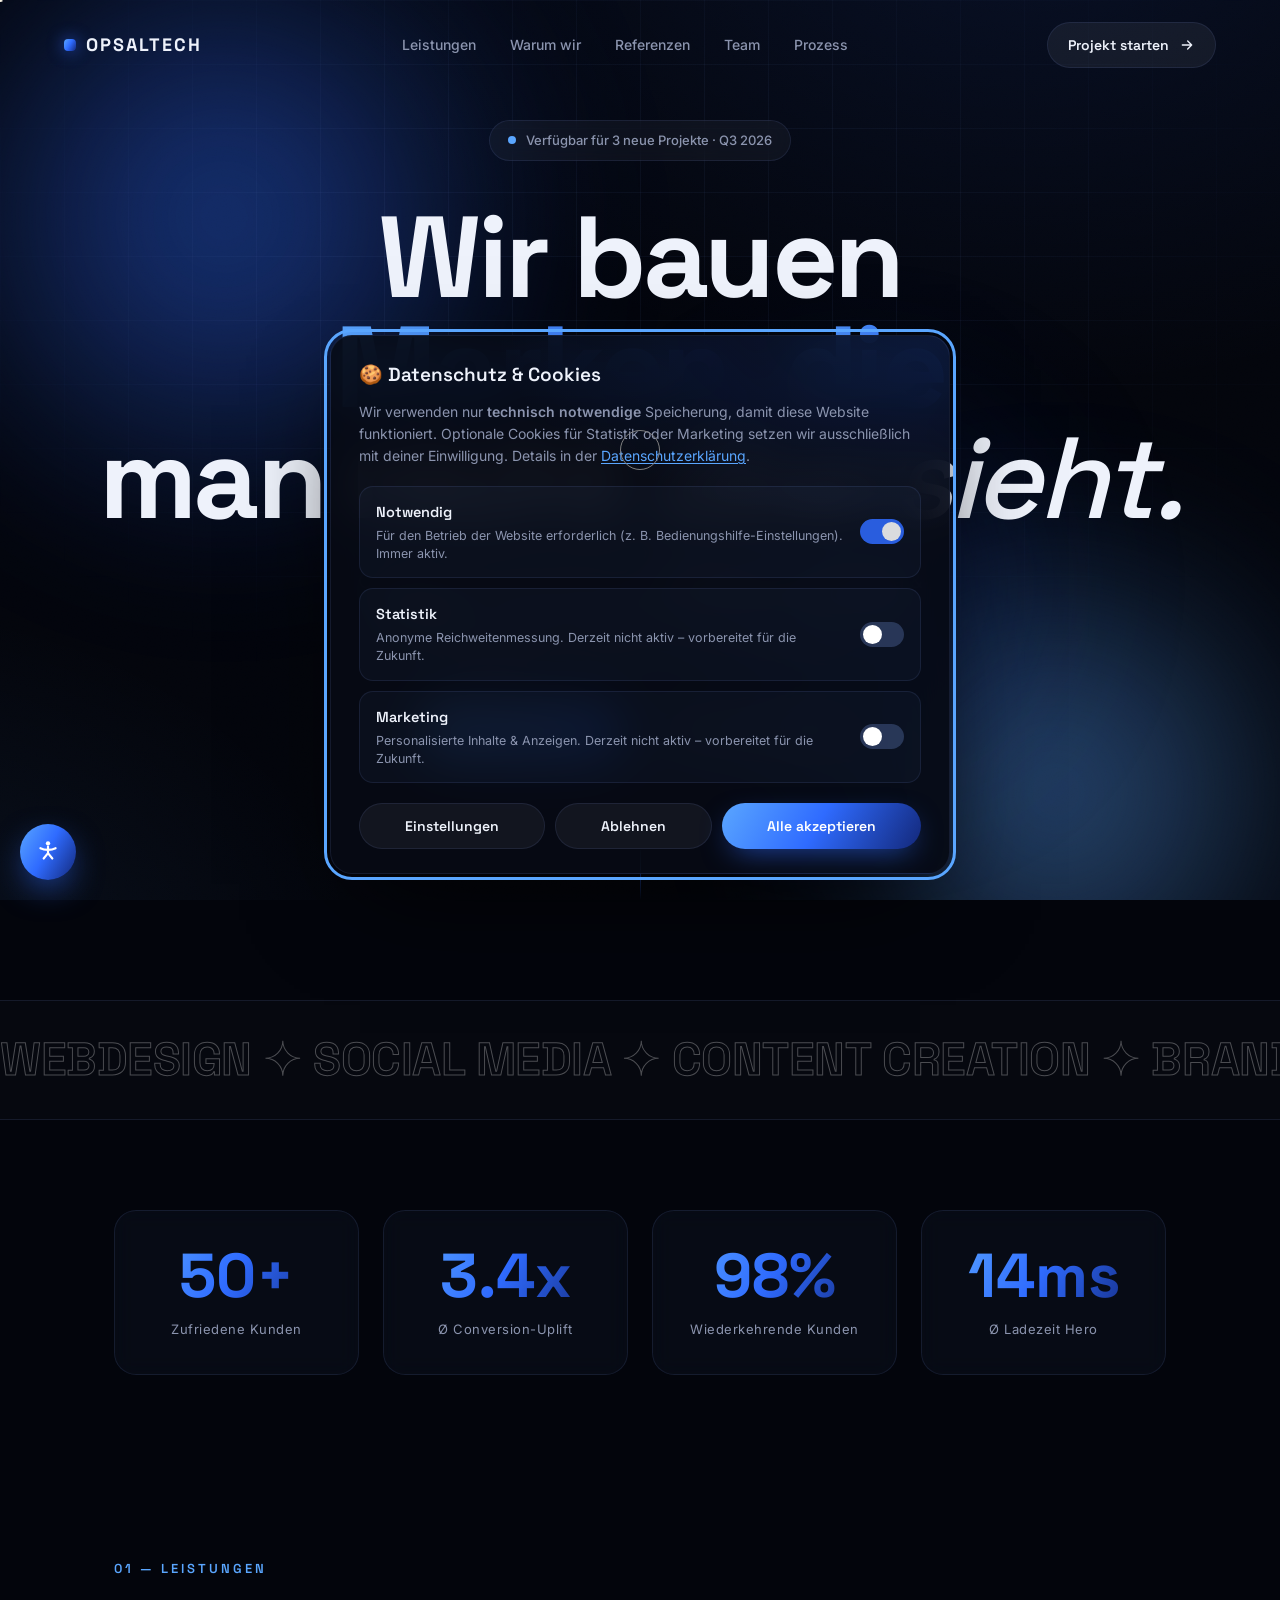
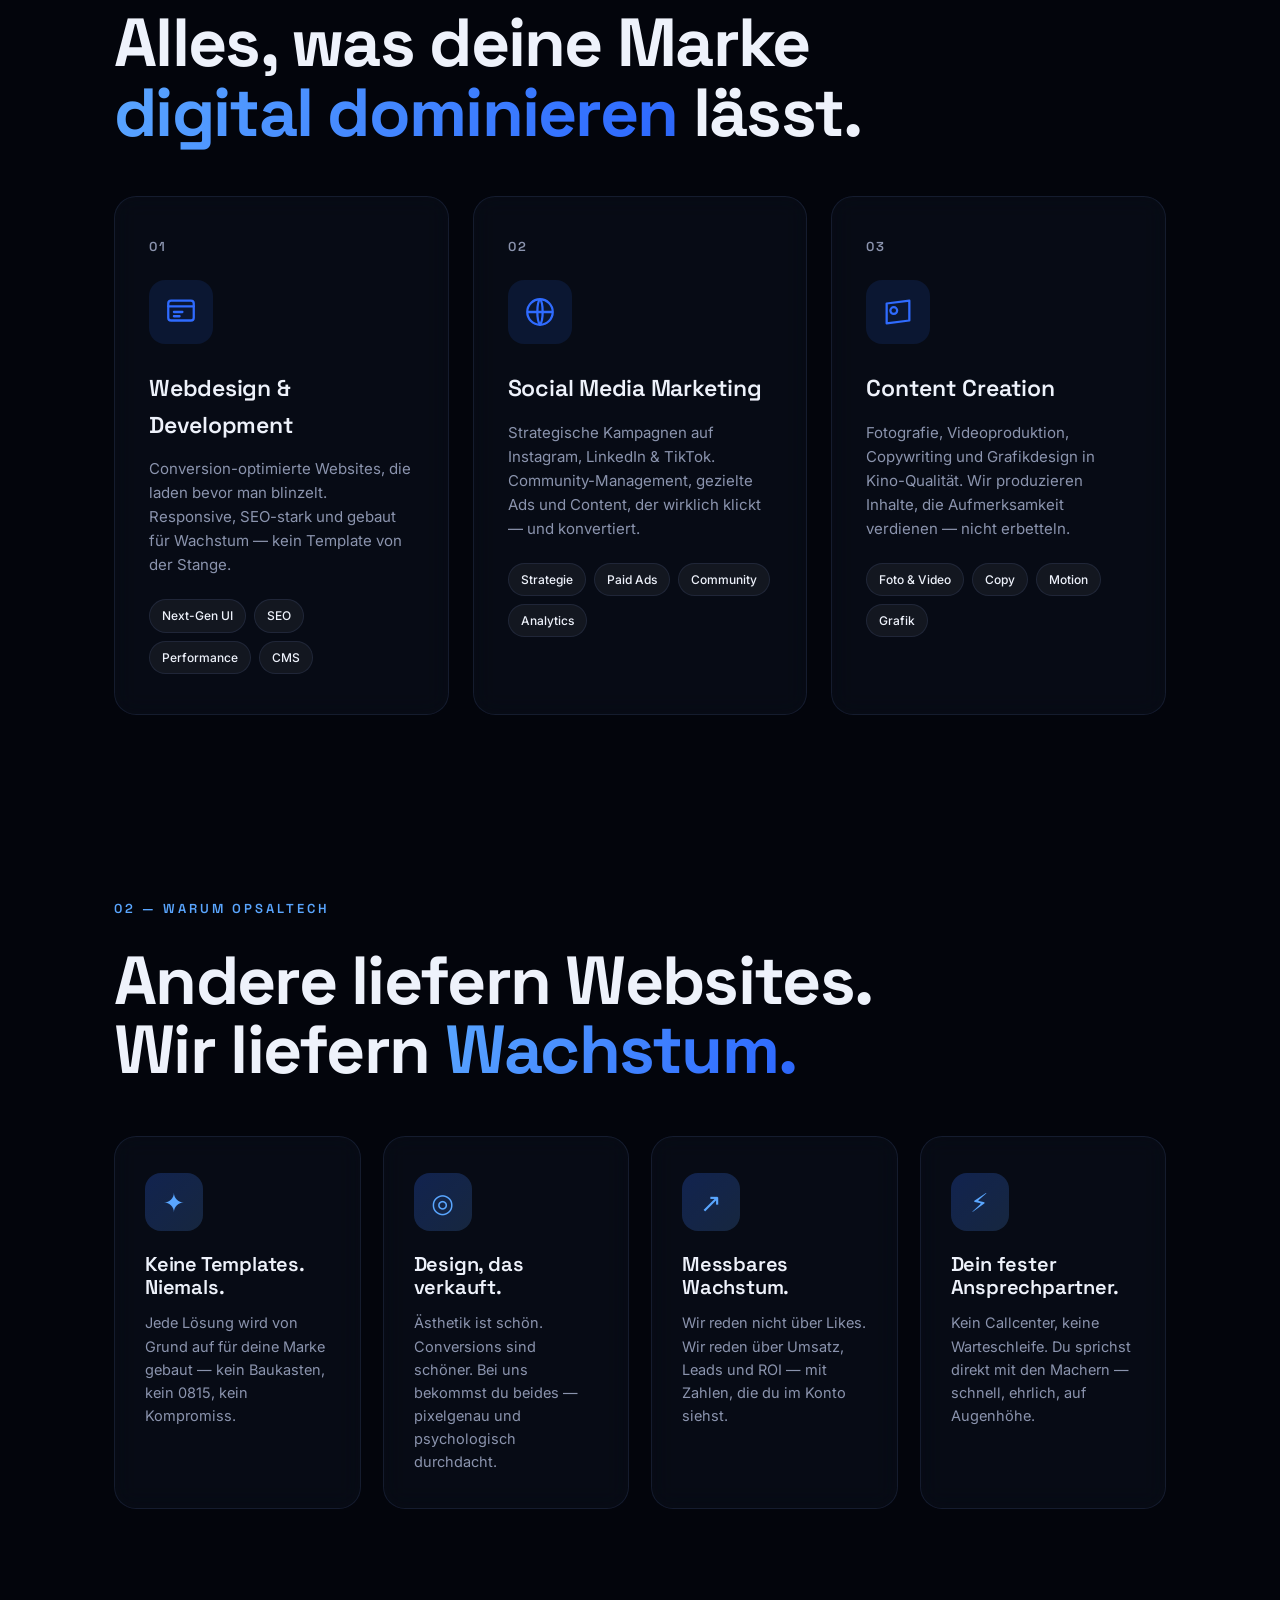
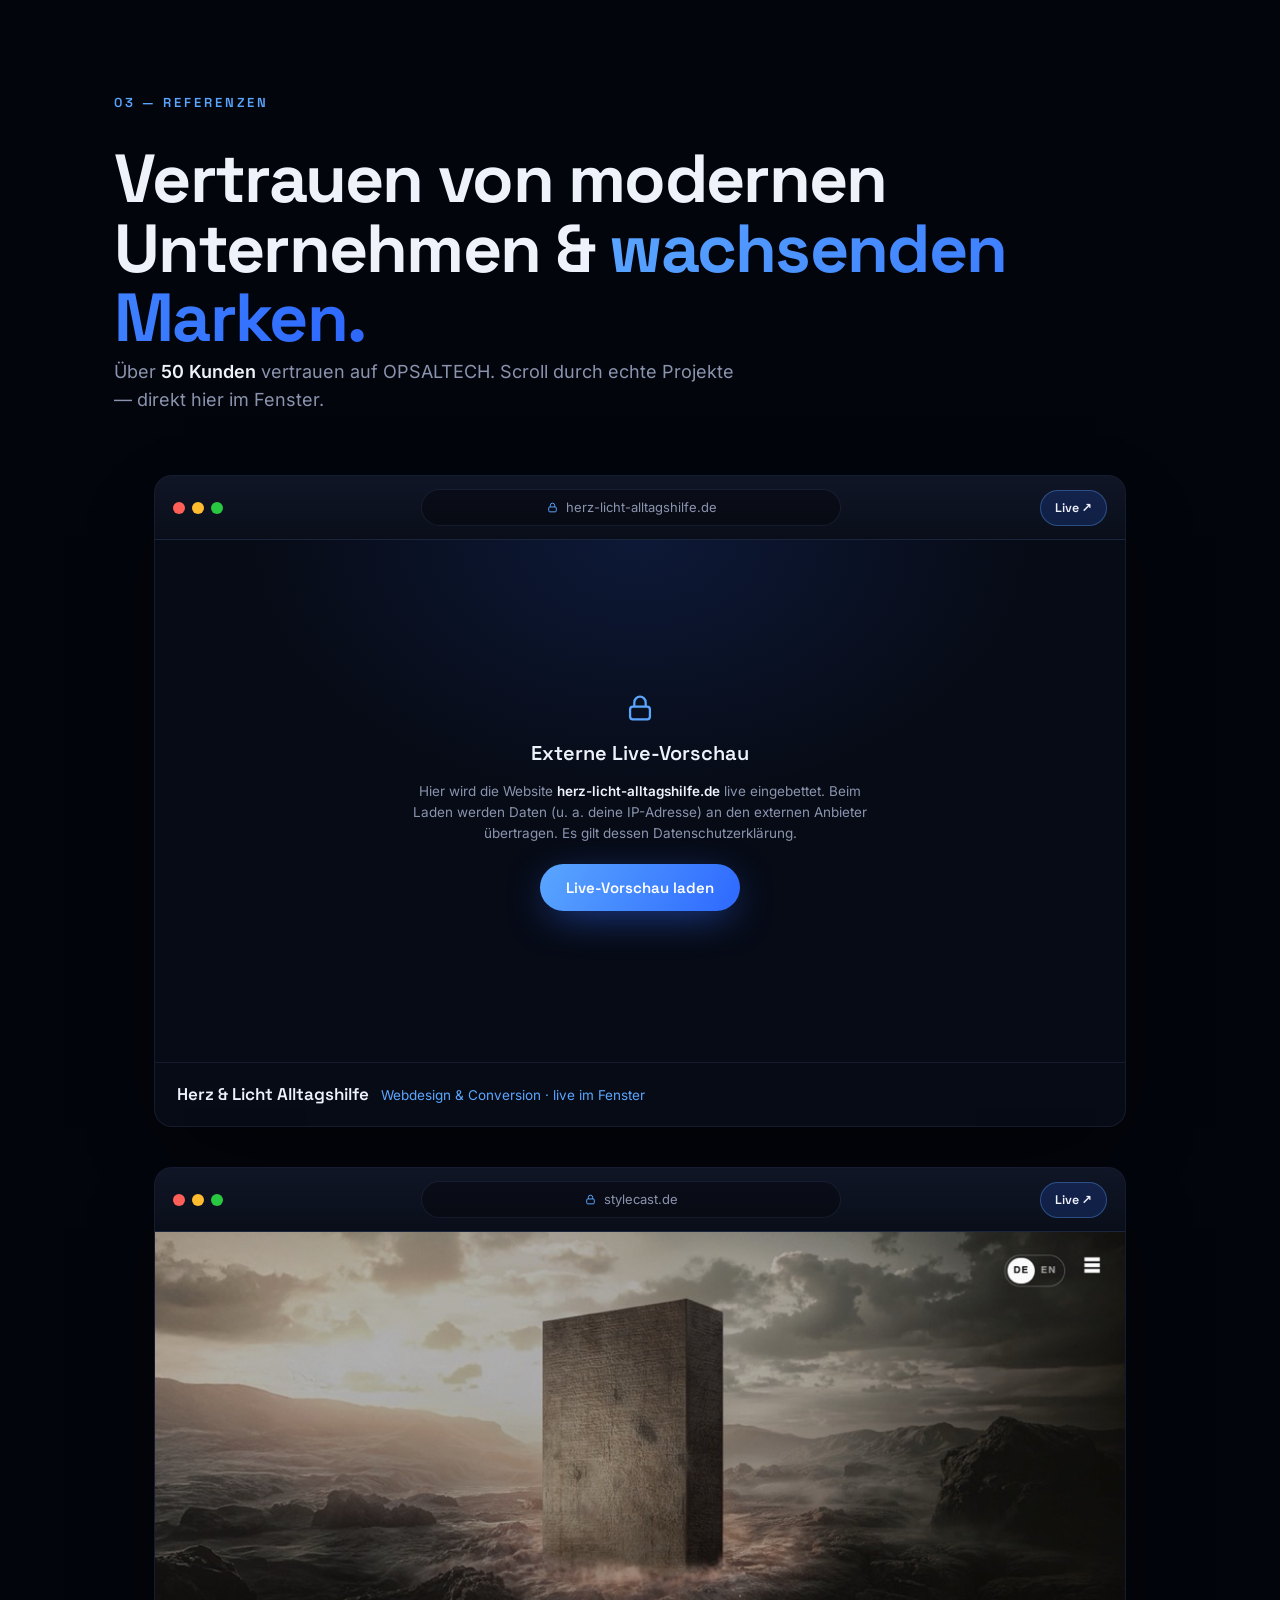
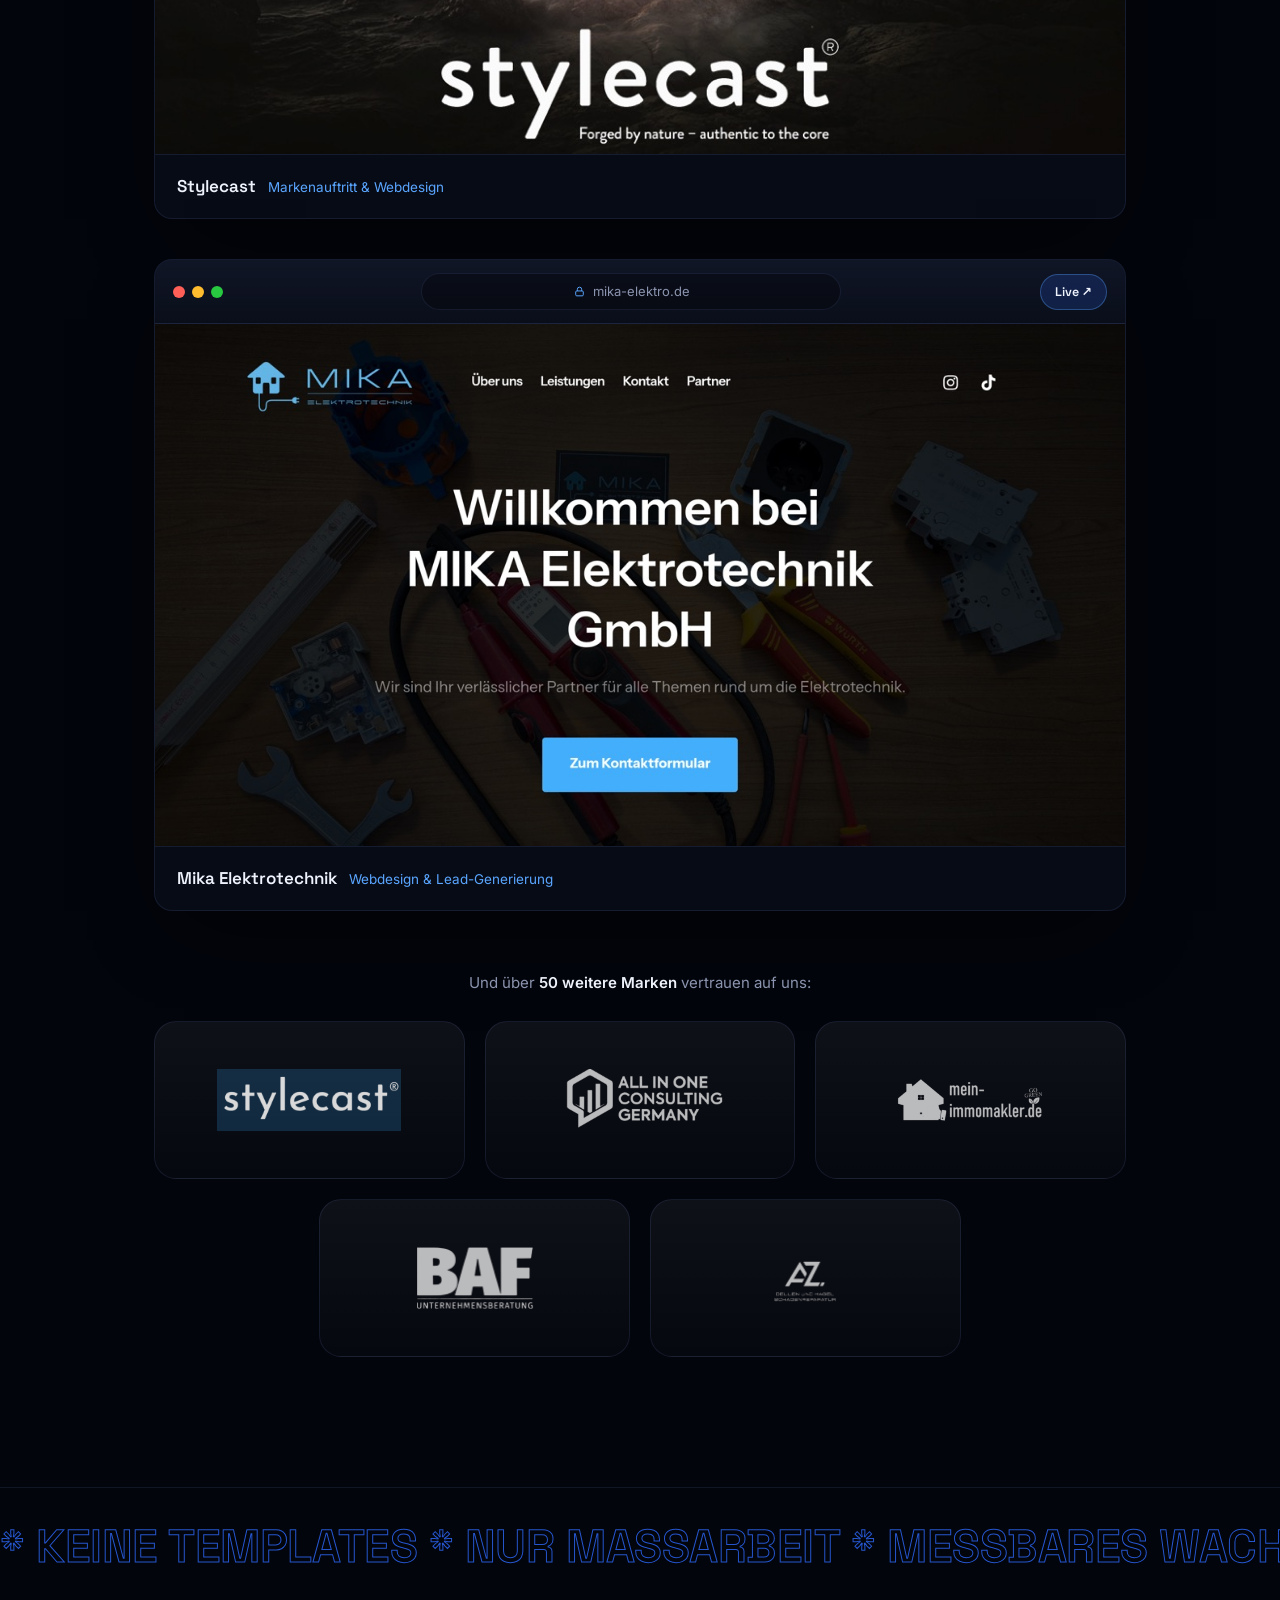
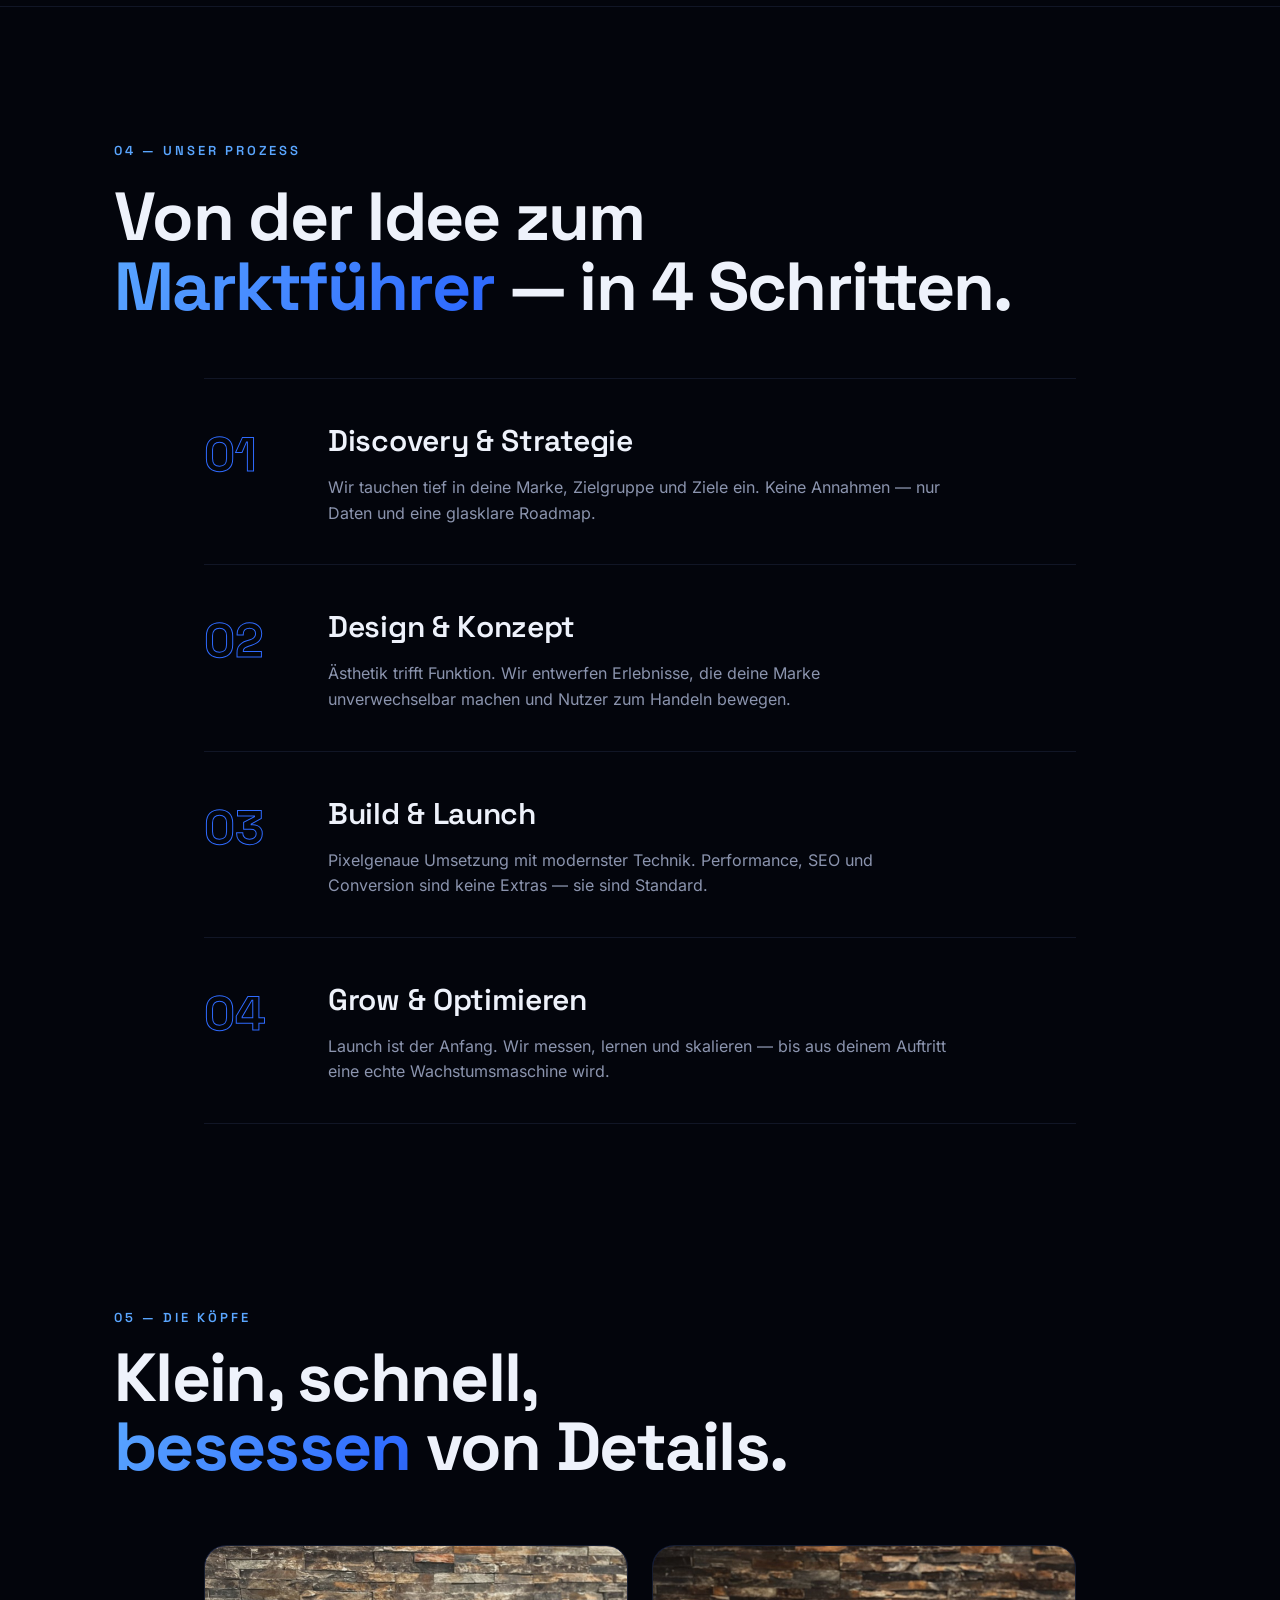
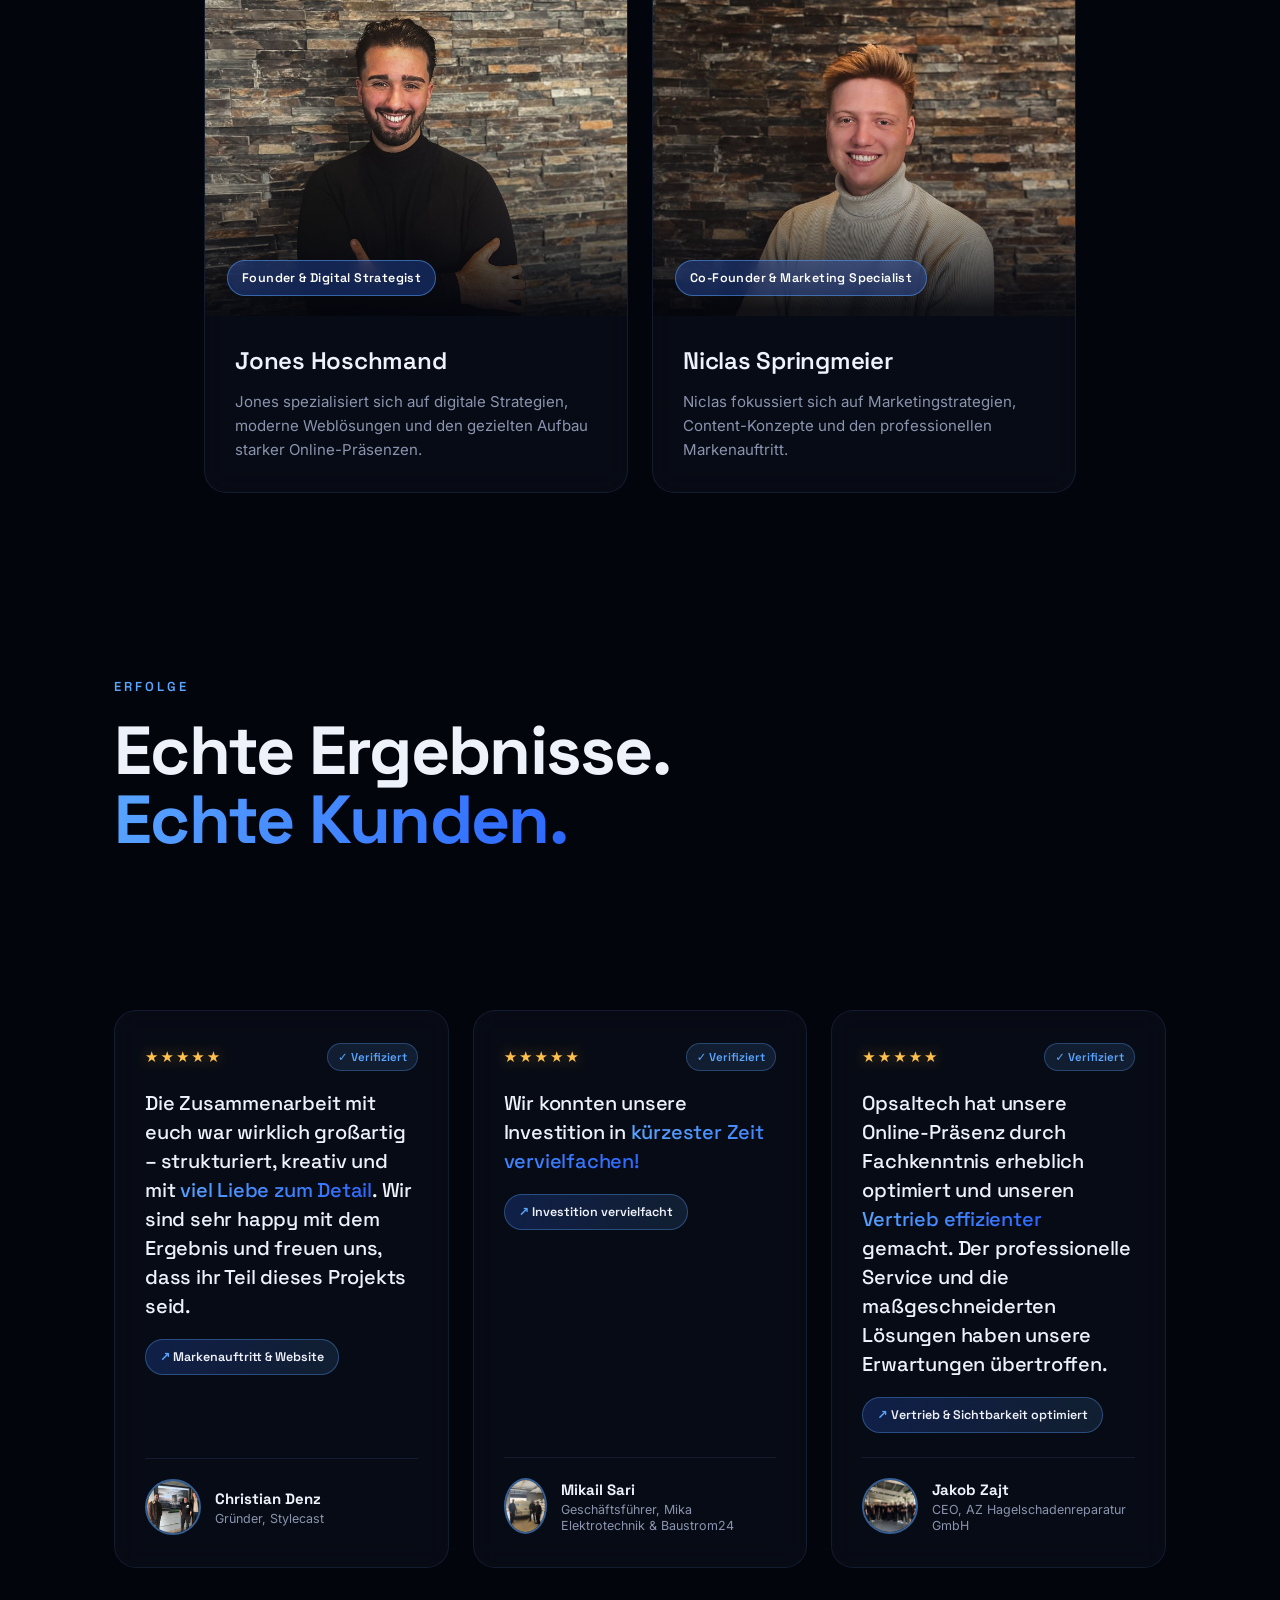
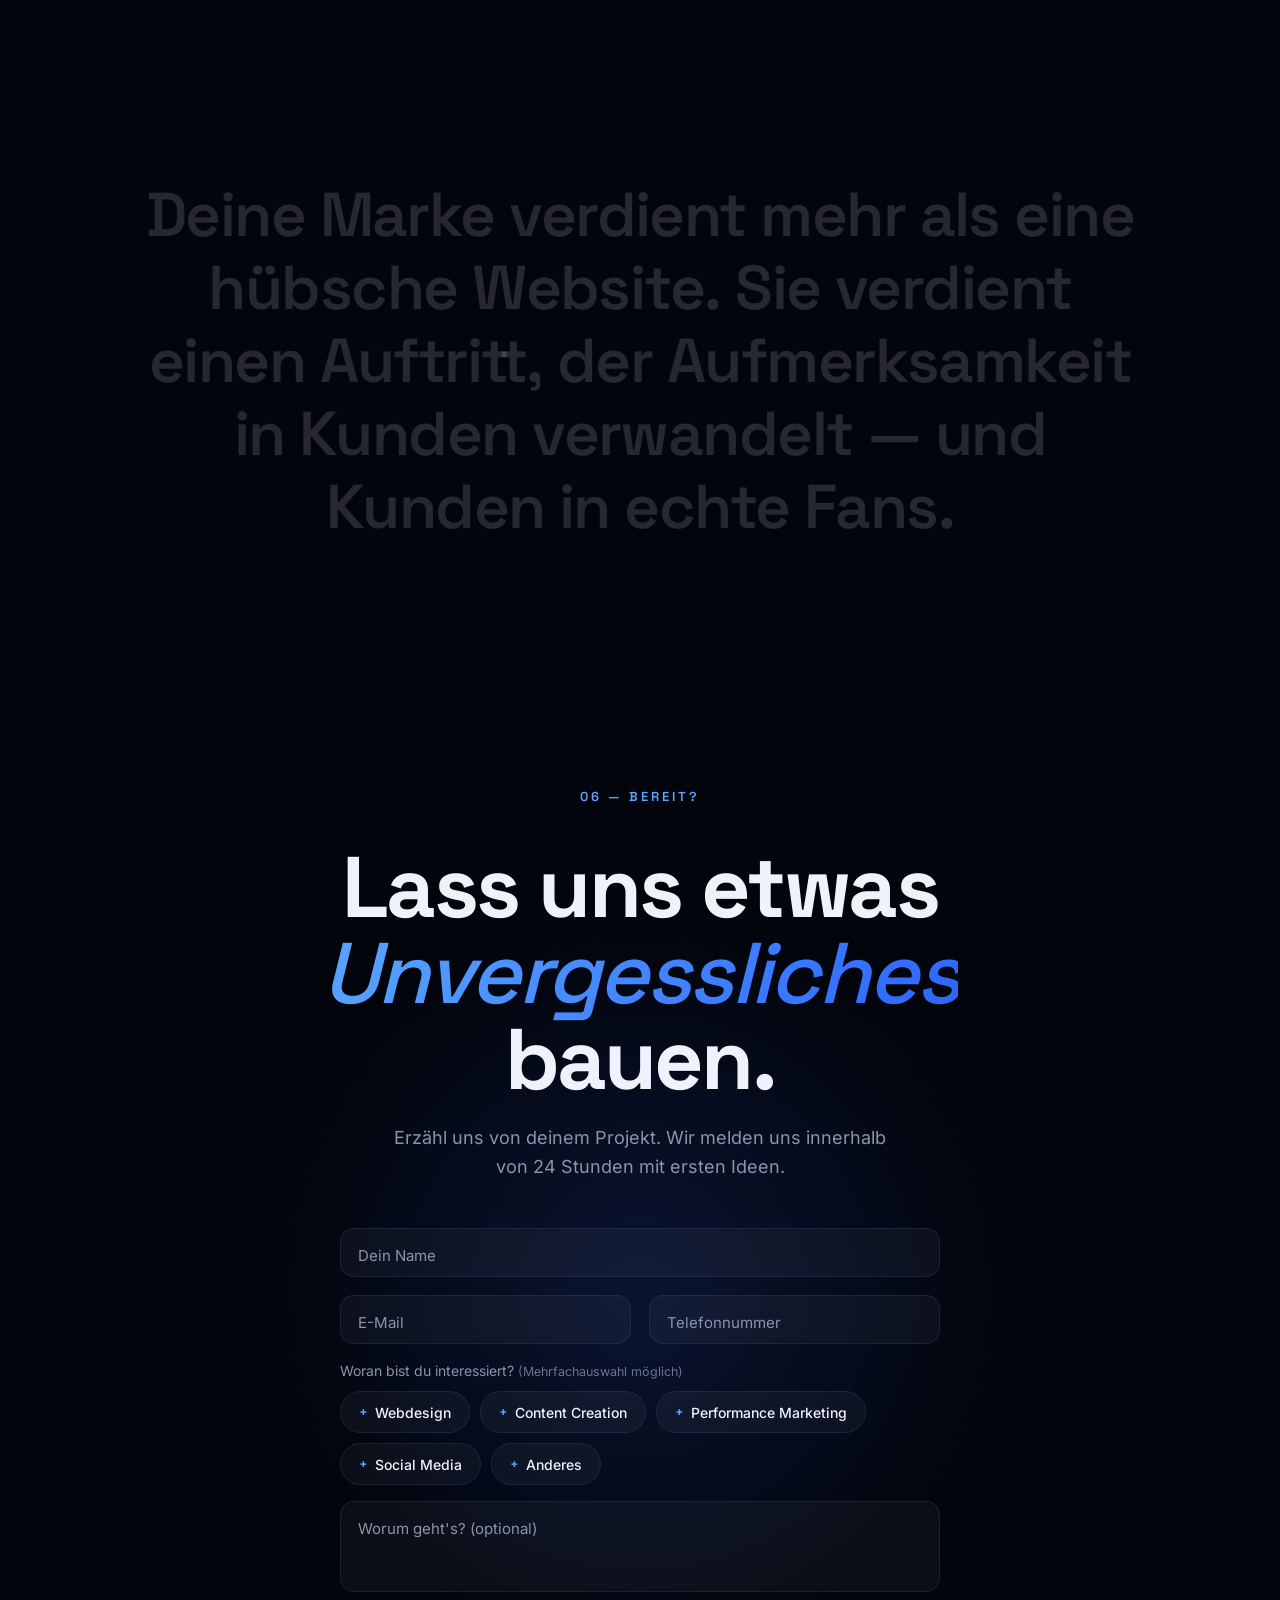
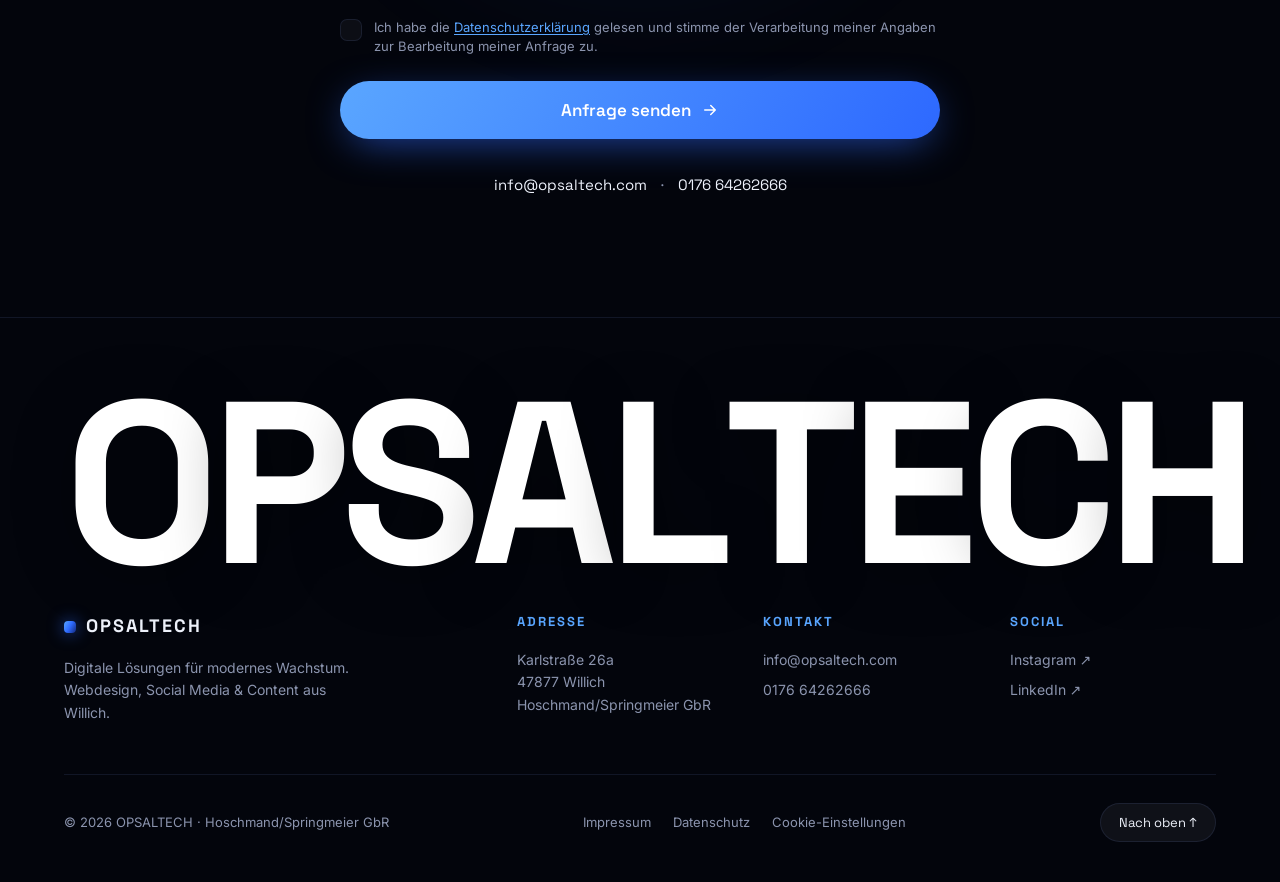
==== commit bd1c2775: "Remove Formspree note under contact form Data-processing details remain in the privacy policy, linke" ====
--- a/index.html
+++ b/index.html
@@ -515,7 +515,6 @@
       </button>
       <p class="cta__success" id="formSuccess" role="status">✦ Danke! Deine Anfrage ist raus — wir melden uns blitzschnell.</p>
       <p class="cta__error" id="formError" role="alert">⚠ Da ging leider etwas schief. Bitte versuch es erneut oder schreib direkt an <a href="mailto:info@opsaltech.com">info@opsaltech.com</a>.</p>
-      <p class="cta__note">Mit dem Absenden werden deine Angaben über unseren Dienstleister <strong>Formspree</strong> verarbeitet, um deine Anfrage zu bearbeiten. Details in der <a href="#" data-legal="datenschutz">Datenschutzerklärung</a>.</p>
     </form>
 
     <div class="cta__direct">
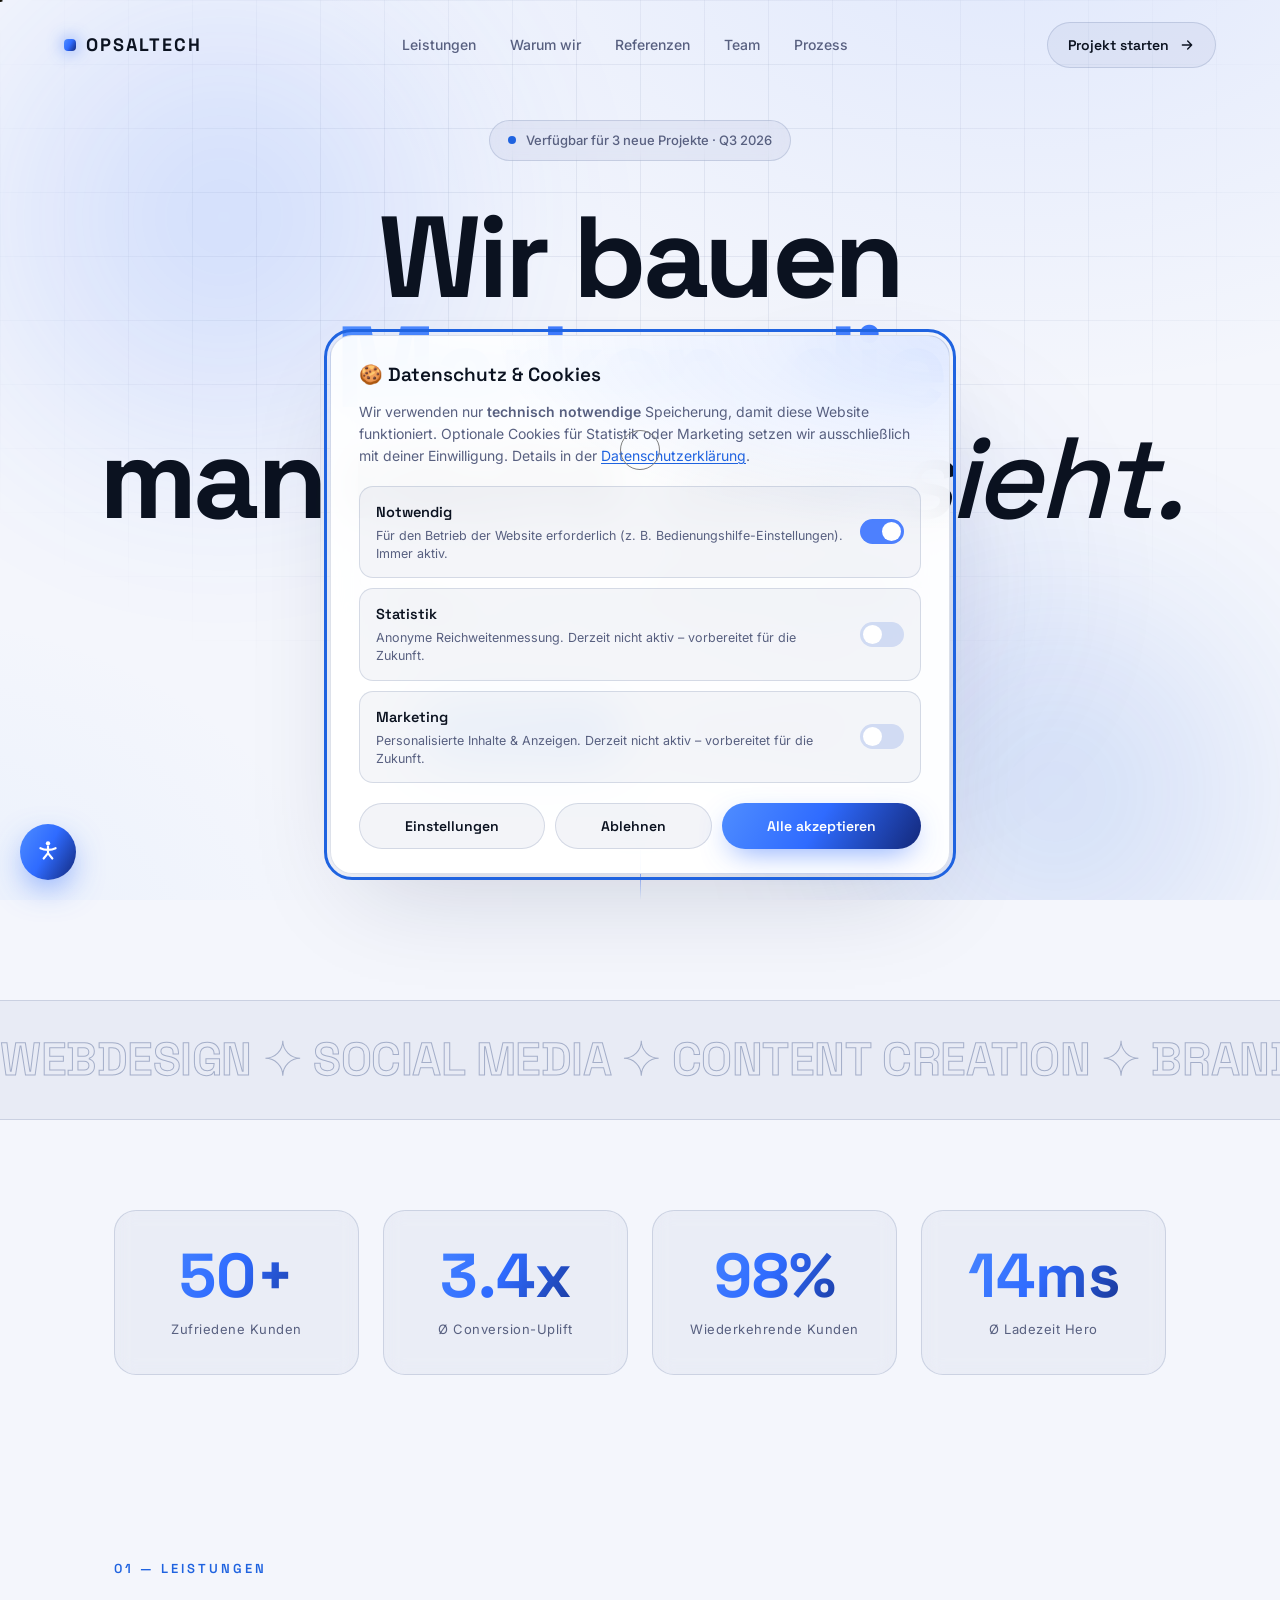
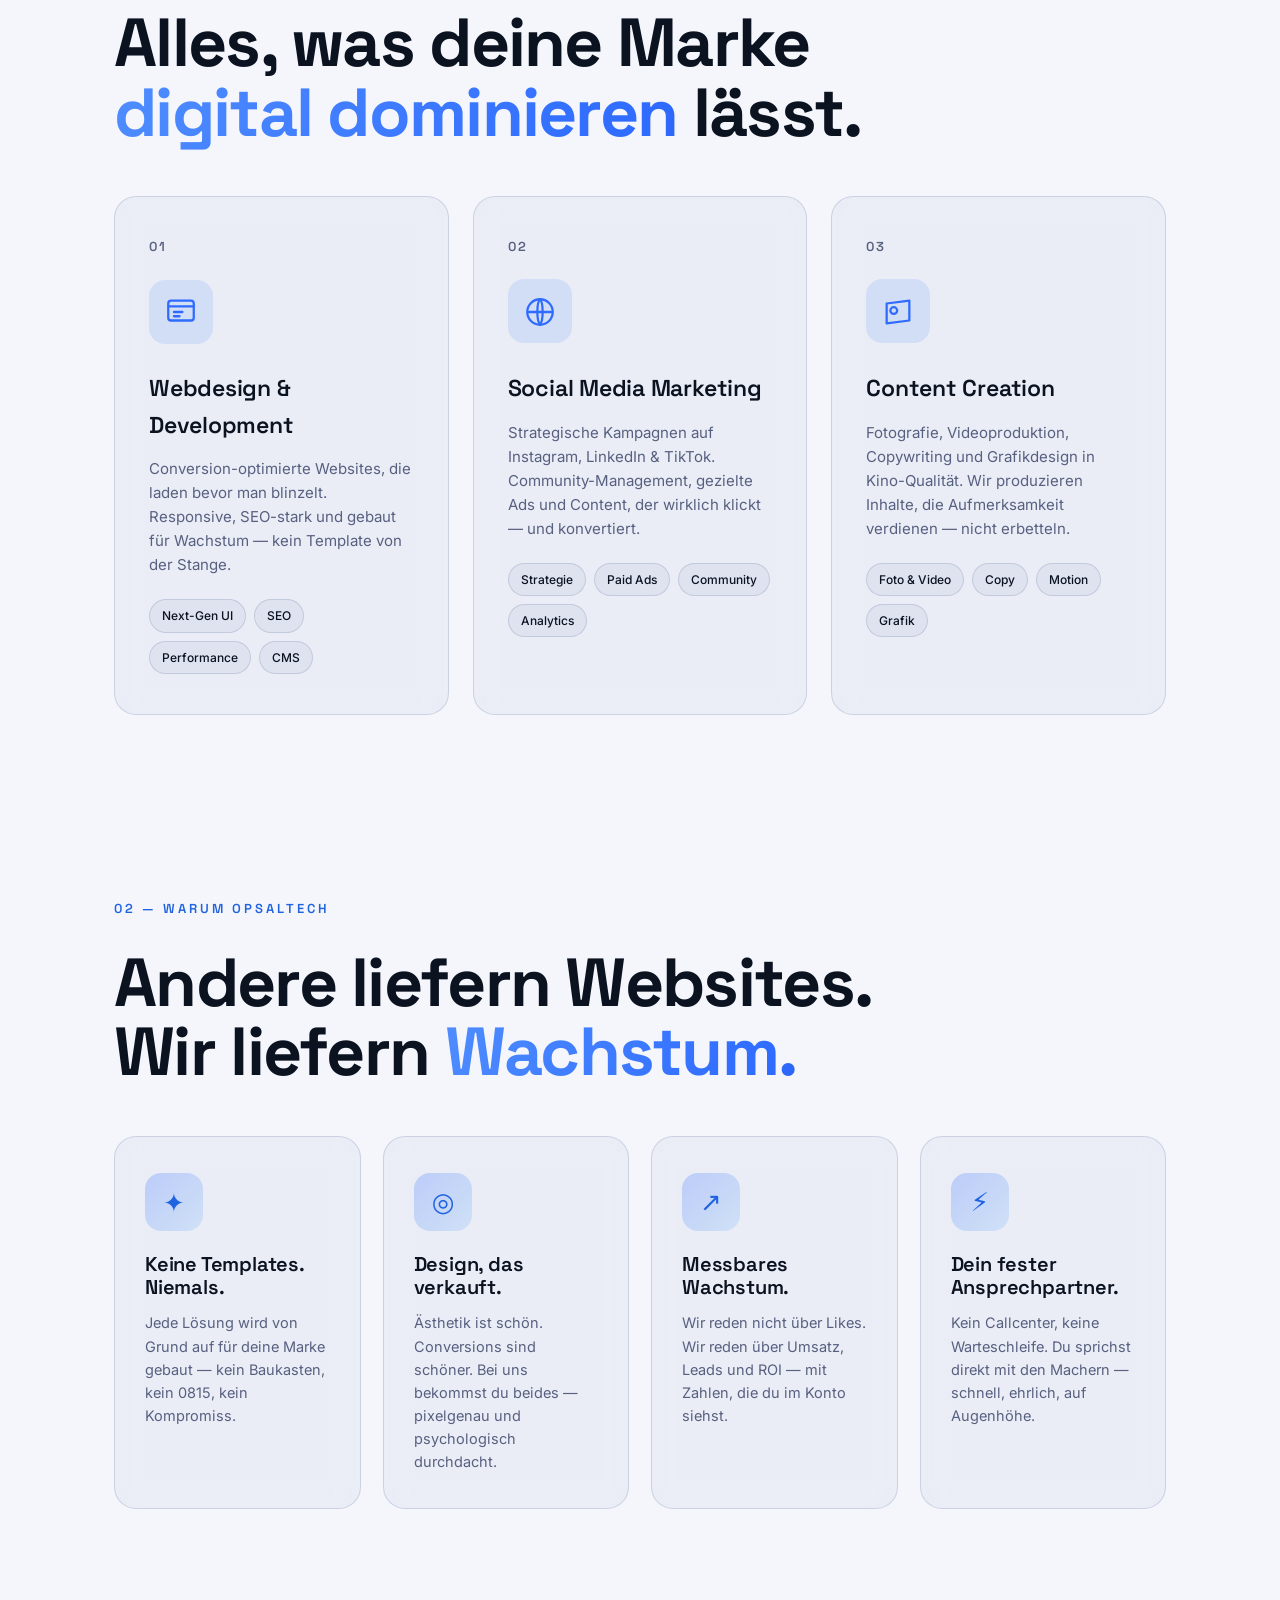
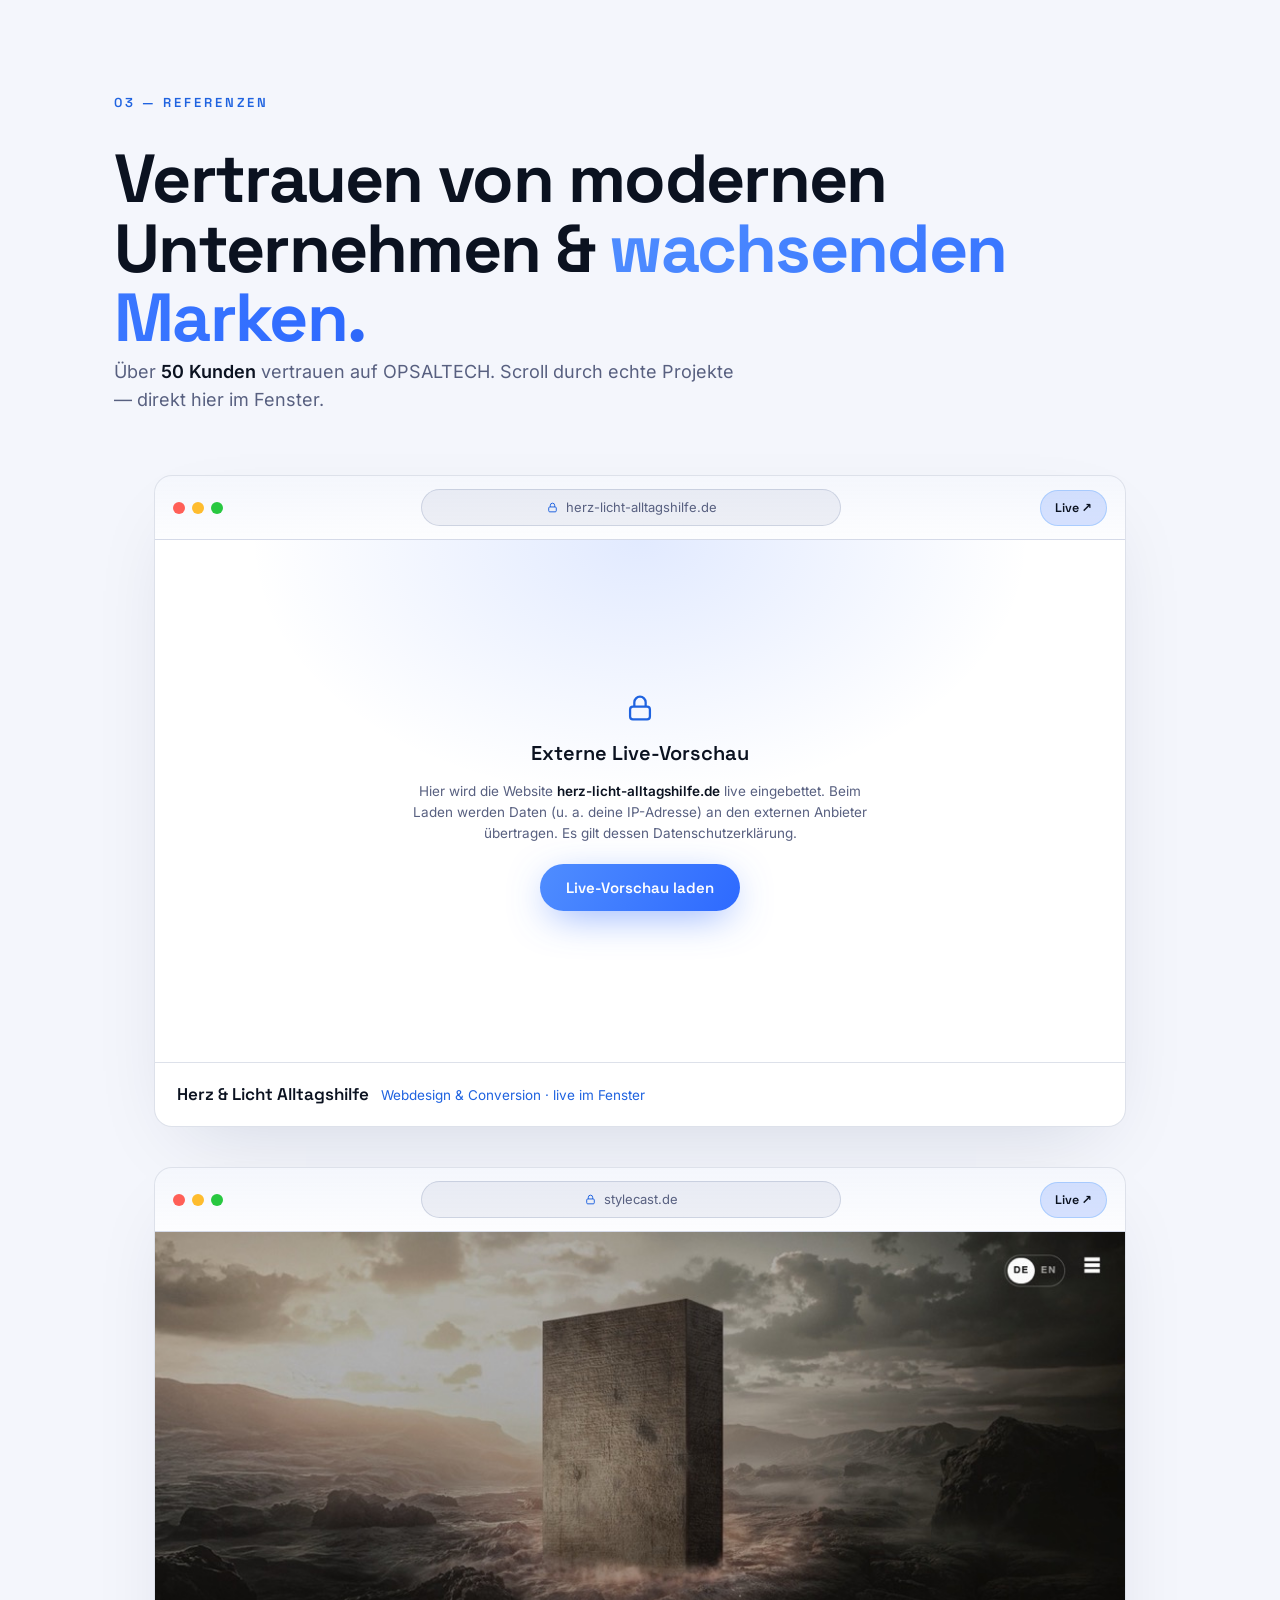
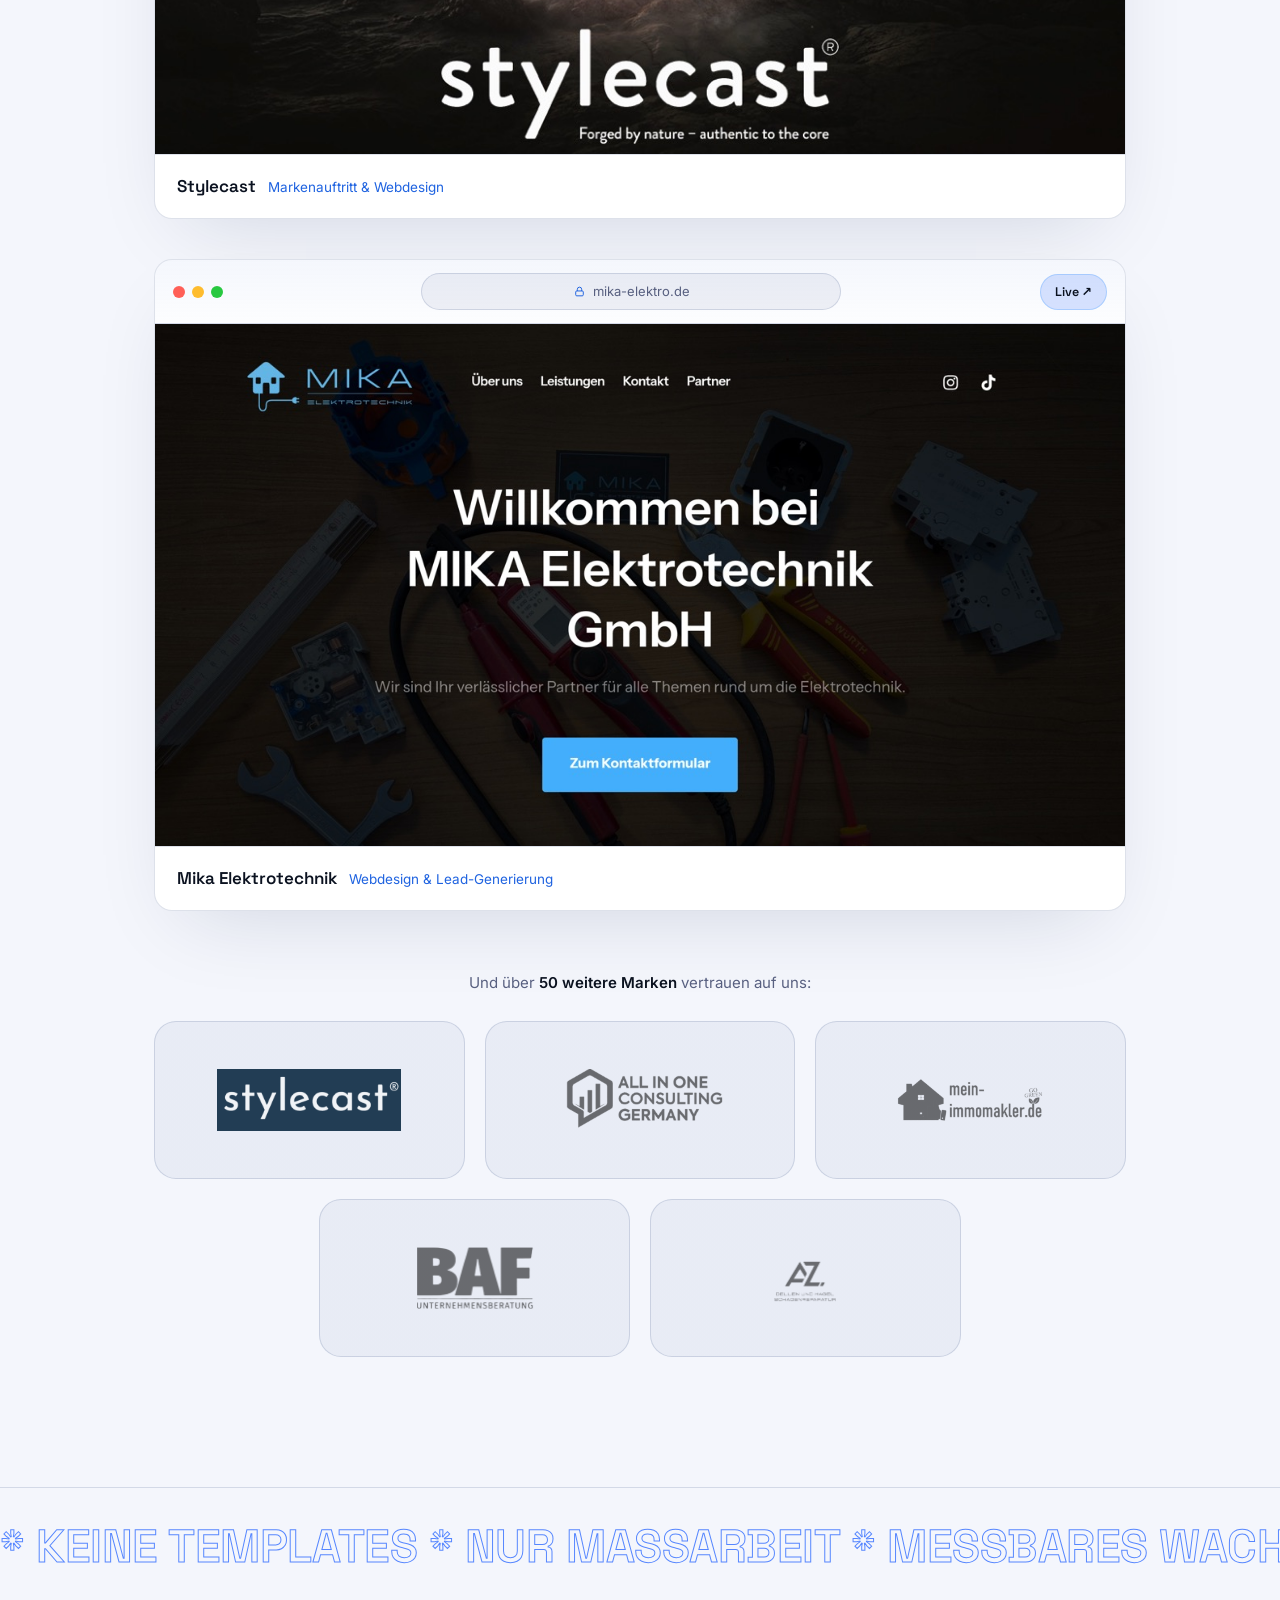
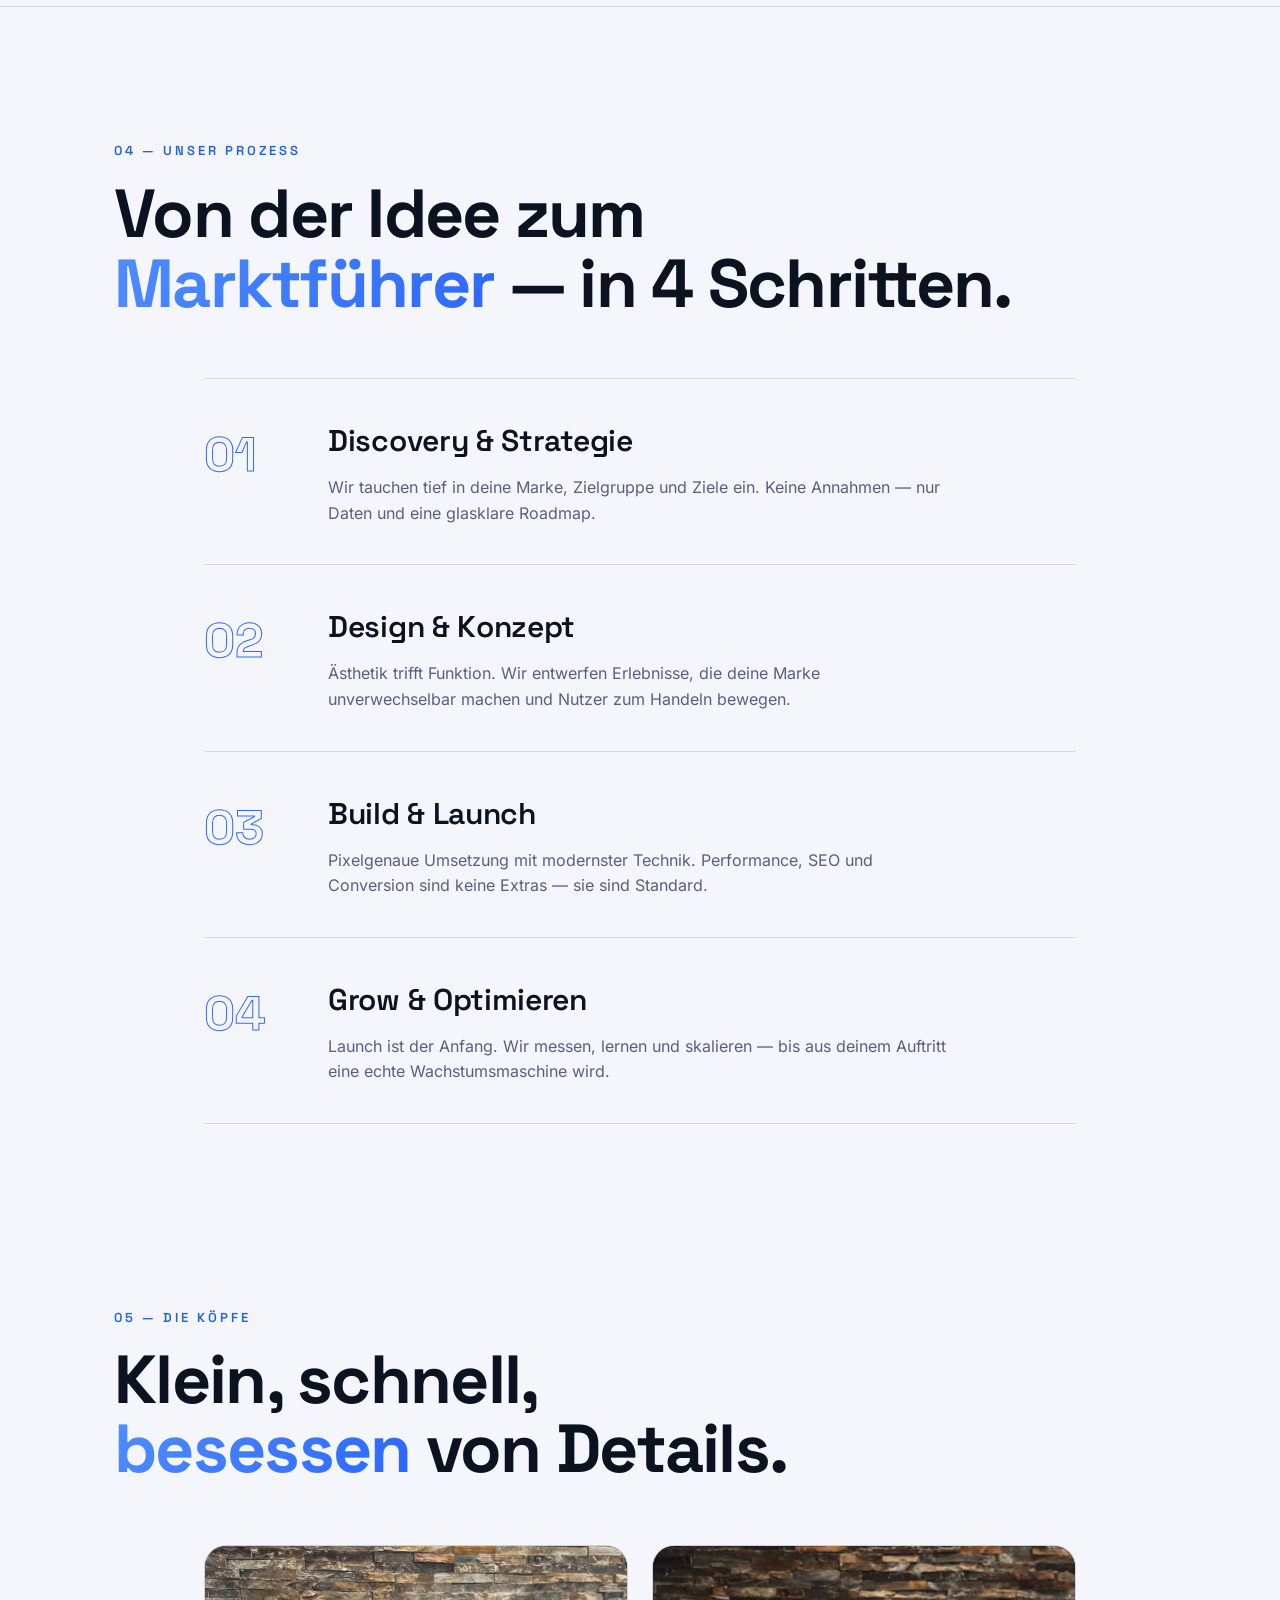
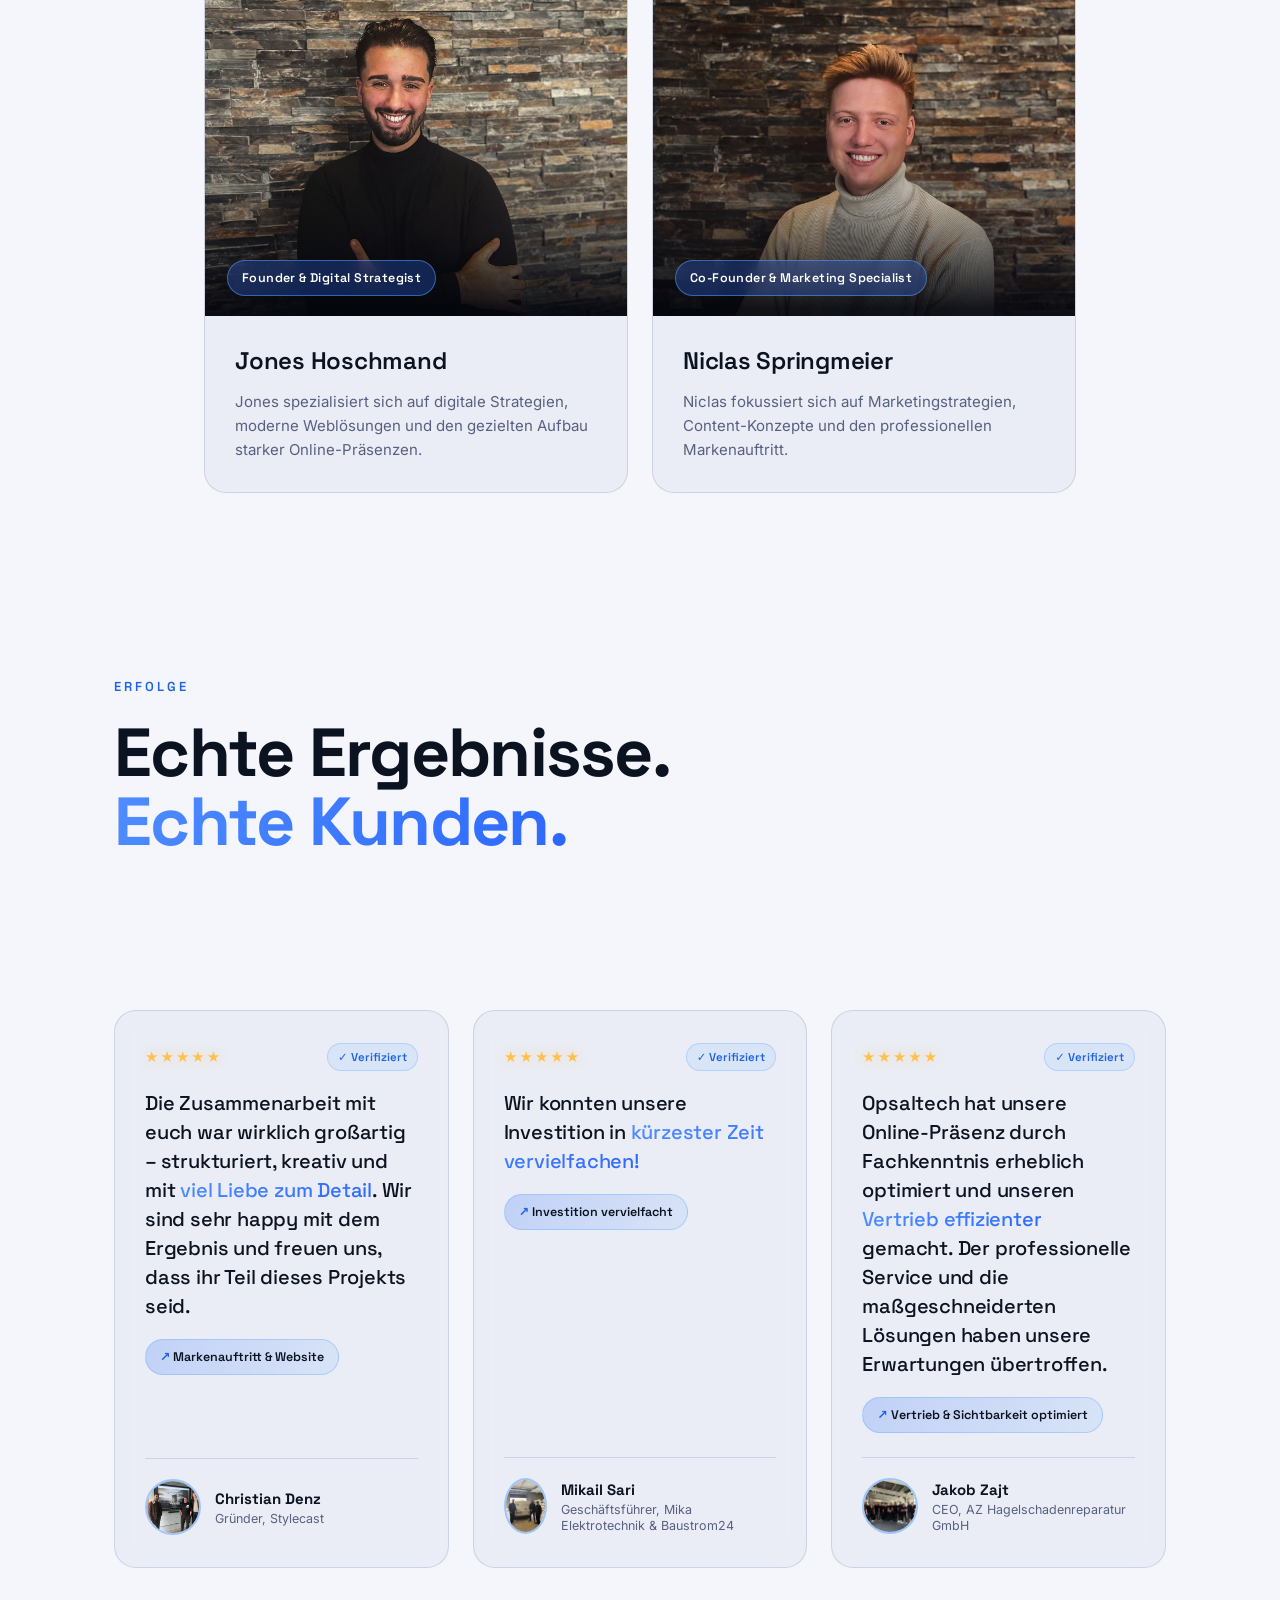
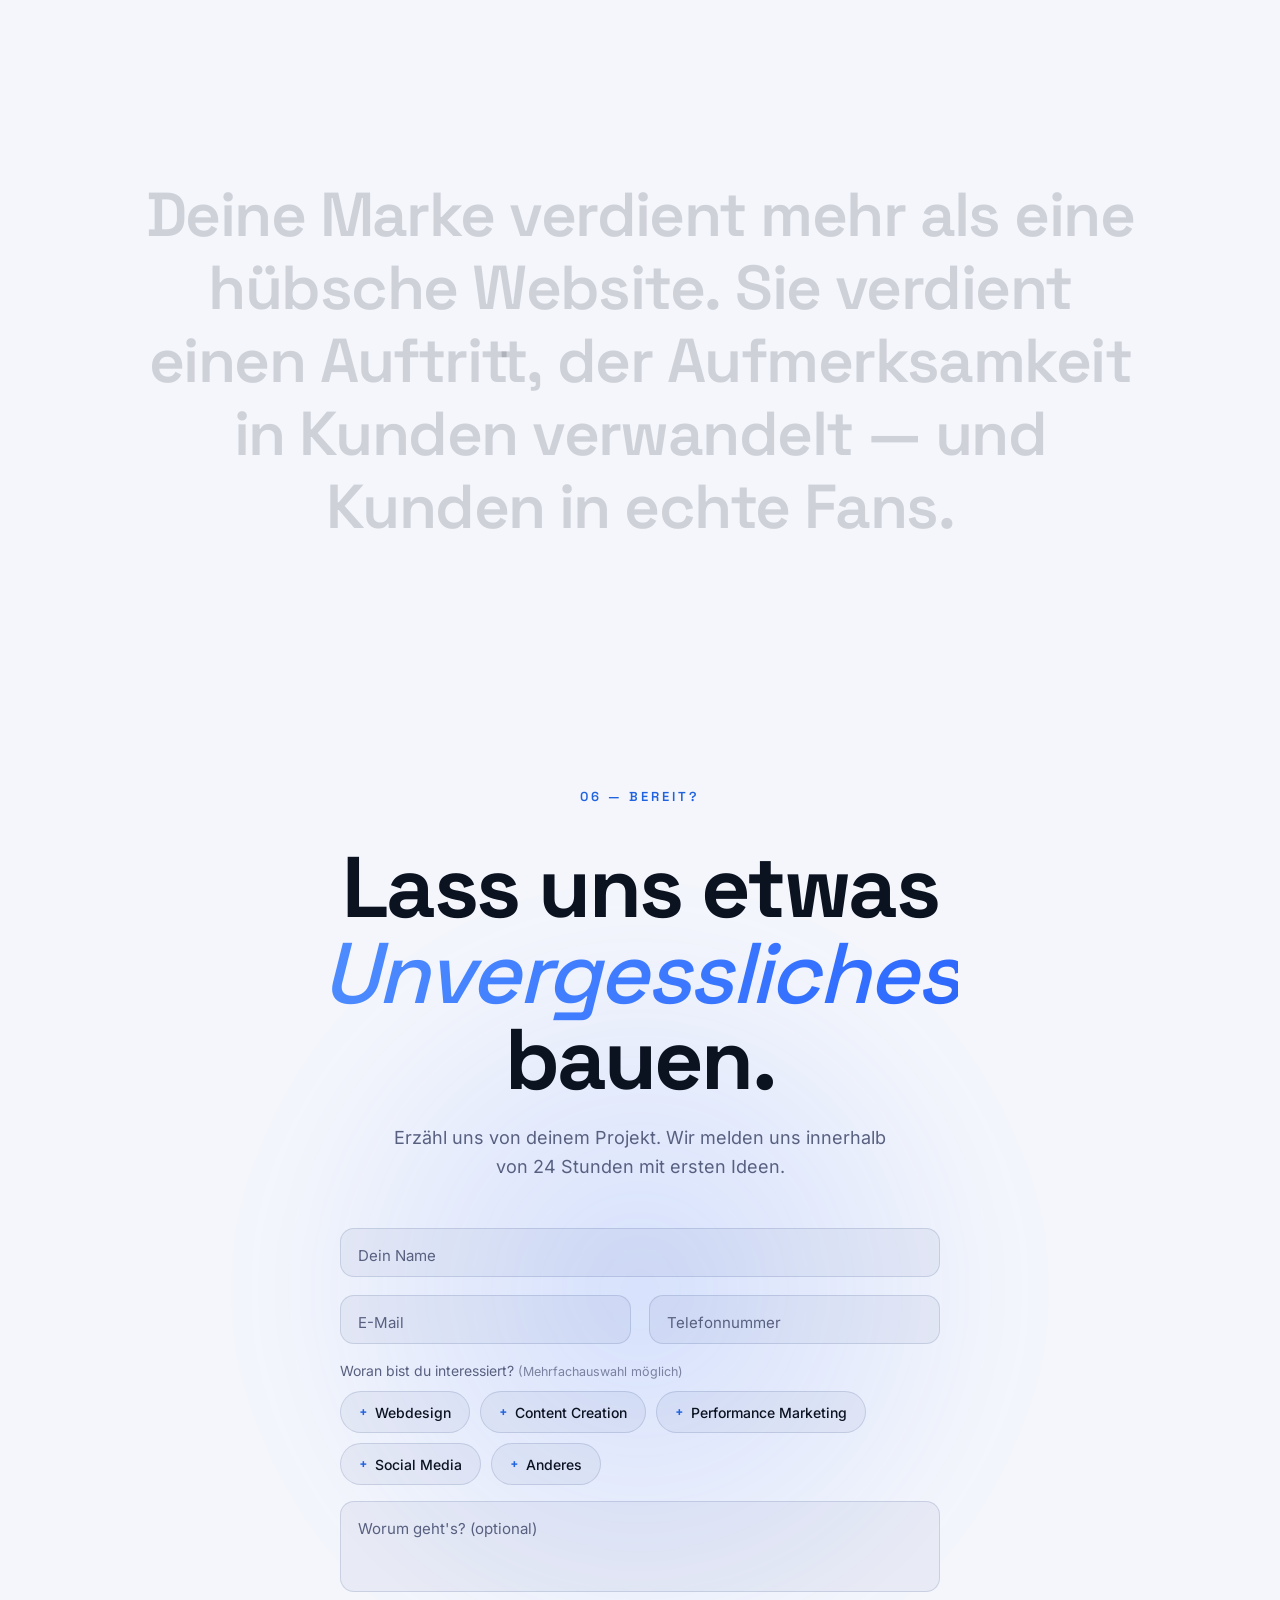
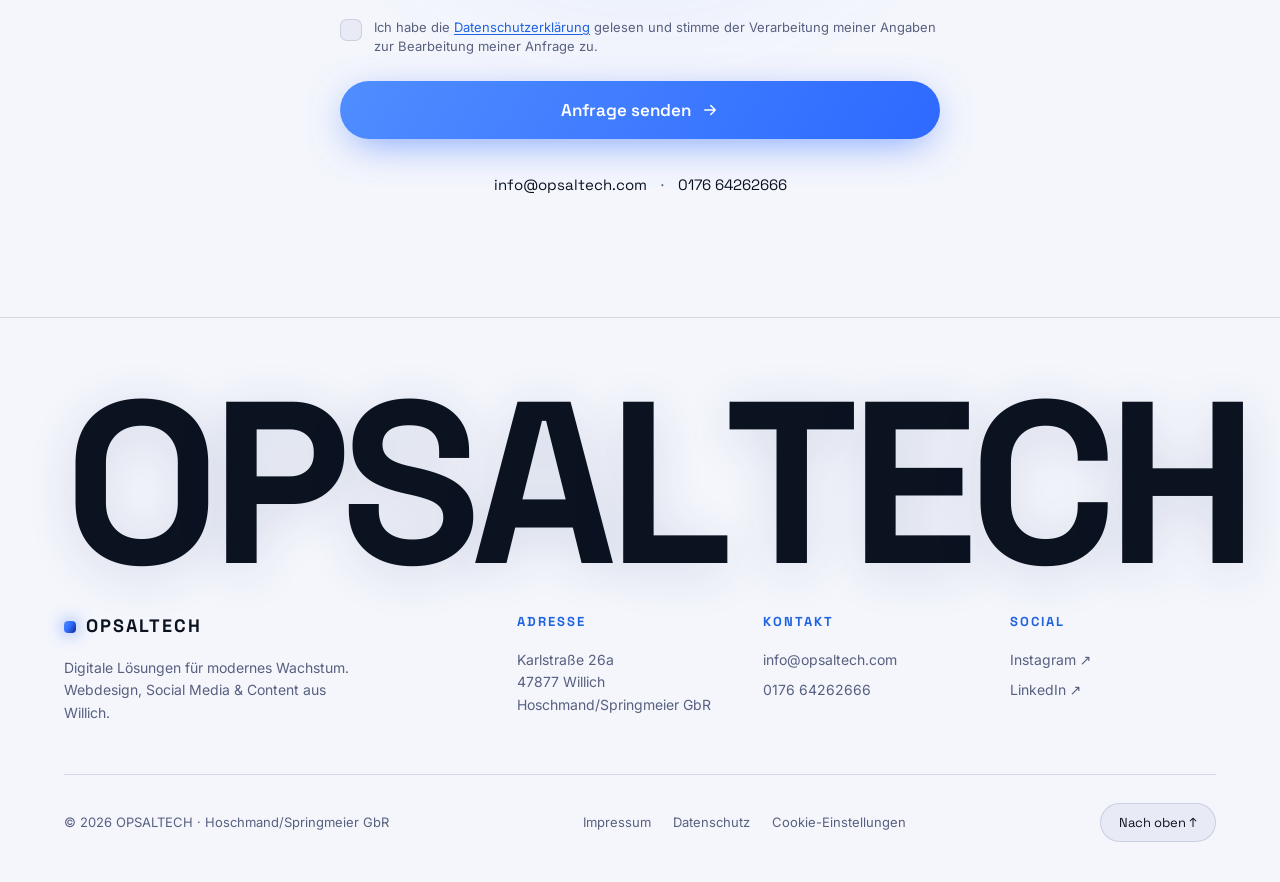
==== commit 9199c315: "Convert site from dark to light theme Flip the color scheme to a light design while keeping the blue" ====
--- a/index.html
+++ b/index.html
@@ -3,7 +3,7 @@
 <head>
 <meta charset="UTF-8" />
 <meta name="viewport" content="width=device-width, initial-scale=1.0" />
-<meta name="theme-color" content="#03050c" />
+<meta name="theme-color" content="#f4f6fc" />
 
 <title>Webdesign &amp; Social-Media-Agentur Willich | OPSALTECH</title>
 <meta name="description" content="OPSALTECH — deine Agentur aus Willich für Webdesign, Social Media Marketing &amp; Content Creation. Moderne Websites, mehr Reichweite und messbares Wachstum." />
--- a/styles.css
+++ b/styles.css
@@ -3,18 +3,20 @@
    ============================================================ */
 
 :root{
-  --bg:#03050c;
-  --bg-2:#070b16;
-  --ink:#eef2fb;
-  --muted:#8b94ae;
-  --line:rgba(120,150,225,.12);
+  --bg:#f4f6fc;
+  --bg-2:#ffffff;
+  --ink:#0b1220;
+  --muted:#586080;
+  --line:rgba(20,45,105,.14);
   --violet:#2f6bff;   /* primary blue */
   --indigo:#16308f;   /* deep navy */
-  --cyan:#5aa6ff;     /* bright sky-blue accent */
+  --cyan:#1f63e0;     /* accent blue (readable on light) */
   --magenta:#1e4fd8;  /* royal blue */
-  --amber:#5aa6ff;
-  --grad:linear-gradient(120deg,#5aa6ff 0%,#2f6bff 48%,#13287a 100%);
-  --card:rgba(120,150,225,.045);
+  --amber:#1f63e0;
+  --grad:linear-gradient(120deg,#4f8dff 0%,#2f6bff 48%,#13287a 100%);
+  --card:rgba(22,52,120,.045);
+  --glass:rgba(22,52,120,.05);      /* subtle surface on light bg */
+  --glass-2:rgba(22,52,120,.1);     /* hover surface */
   --radius:22px;
   --ease:cubic-bezier(.16,1,.3,1);
   --font:'Inter',system-ui,sans-serif;
@@ -41,10 +43,10 @@
   radial-gradient(1200px 800px at 80% -10%,rgba(47,107,255,.10),transparent 60%),
   radial-gradient(900px 700px at -10% 110%,rgba(90,166,255,.08),transparent 55%),
   var(--bg);}
-.aurora{position:absolute;border-radius:50%;filter:blur(90px);opacity:.55;will-change:transform}
+.aurora{position:absolute;border-radius:50%;filter:blur(90px);opacity:.22;will-change:transform}
 .aurora--1{width:55vw;height:55vw;background:radial-gradient(circle,var(--violet),transparent 65%);top:-15%;left:-10%;animation:float1 22s var(--ease) infinite alternate}
 .aurora--2{width:45vw;height:45vw;background:radial-gradient(circle,var(--cyan),transparent 65%);bottom:-20%;right:-5%;animation:float2 26s var(--ease) infinite alternate}
-.aurora--3{width:35vw;height:35vw;background:radial-gradient(circle,var(--magenta),transparent 65%);top:40%;left:50%;opacity:.35;animation:float3 30s var(--ease) infinite alternate}
+.aurora--3{width:35vw;height:35vw;background:radial-gradient(circle,var(--magenta),transparent 65%);top:40%;left:50%;opacity:.16;animation:float3 30s var(--ease) infinite alternate}
 @keyframes float1{to{transform:translate(12vw,10vh) scale(1.15)}}
 @keyframes float2{to{transform:translate(-10vw,-8vh) scale(1.1)}}
 @keyframes float3{to{transform:translate(-18vw,6vh) scale(1.2)}}
@@ -73,7 +75,7 @@
 
 /* ---------- NAV ---------- */
 .nav{position:fixed;top:0;left:0;right:0;z-index:1100;display:flex;align-items:center;justify-content:space-between;padding:22px clamp(20px,5vw,64px);transition:padding .4s var(--ease),background .4s,backdrop-filter .4s,border-color .4s;border-bottom:1px solid transparent}
-.nav.scrolled{padding:14px clamp(20px,5vw,64px);background:rgba(7,8,14,.6);backdrop-filter:blur(20px) saturate(140%);border-color:var(--line)}
+.nav.scrolled{padding:14px clamp(20px,5vw,64px);background:rgba(255,255,255,.72);backdrop-filter:blur(20px) saturate(140%);border-color:var(--line)}
 .nav__brand{font-family:var(--display);font-weight:700;letter-spacing:2px;font-size:18px;display:flex;align-items:center;gap:10px}
 .nav__mark{width:12px;height:12px;border-radius:4px;background:var(--grad);box-shadow:0 0 16px rgba(47,107,255,.7);animation:spin 6s linear infinite}
 @keyframes spin{to{transform:rotate(360deg)}}
@@ -82,7 +84,7 @@
 .nav__links a::after{content:'';position:absolute;left:0;bottom:-6px;width:0;height:2px;background:var(--grad);transition:width .35s var(--ease)}
 .nav__links a:hover{color:var(--ink)}
 .nav__links a:hover::after{width:100%}
-.nav__burger{display:none;flex-direction:column;justify-content:center;gap:6px;width:46px;height:46px;align-items:center;background:rgba(120,150,225,.06);border:1px solid var(--line);border-radius:13px;cursor:none;padding:0;position:relative;z-index:1001;transition:background .3s,border-color .3s}
+.nav__burger{display:none;flex-direction:column;justify-content:center;gap:6px;width:46px;height:46px;align-items:center;background:var(--glass);border:1px solid var(--line);border-radius:13px;cursor:none;padding:0;position:relative;z-index:1001;transition:background .3s,border-color .3s}
 .nav__burger span{width:22px;height:2px;background:var(--ink);border-radius:2px;transition:transform .35s var(--ease),opacity .25s}
 .nav.menu-open .nav__burger{background:rgba(47,107,255,.18);border-color:rgba(90,166,255,.4)}
 .nav.menu-open .nav__burger span:nth-child(1){transform:translateY(4px) rotate(45deg)}
@@ -90,7 +92,7 @@
 
 /* ---------- MOBILE MENU OVERLAY ---------- */
 .menu{position:fixed;inset:0;z-index:1000;display:flex;flex-direction:column;justify-content:center;gap:8px;padding:96px clamp(28px,8vw,64px) 48px;
-  background:radial-gradient(1000px 700px at 80% -10%,rgba(47,107,255,.16),transparent 60%),radial-gradient(800px 600px at -10% 110%,rgba(90,166,255,.12),transparent 55%),rgba(4,6,13,.86);
+  background:radial-gradient(1000px 700px at 80% -10%,rgba(47,107,255,.16),transparent 60%),radial-gradient(800px 600px at -10% 110%,rgba(90,166,255,.12),transparent 55%),rgba(244,246,252,.9);
   backdrop-filter:blur(24px) saturate(140%);
   opacity:0;visibility:hidden;transform:scale(1.04);transition:opacity .5s var(--ease),transform .5s var(--ease),visibility .5s}
 .menu.open{opacity:1;visibility:visible;transform:none}
@@ -119,8 +121,8 @@
 /* ---------- LEGAL MODAL ---------- */
 .legal{position:fixed;inset:0;z-index:1300;display:flex;align-items:center;justify-content:center;padding:clamp(16px,4vw,40px);opacity:0;visibility:hidden;transition:opacity .4s var(--ease),visibility .4s}
 .legal.open{opacity:1;visibility:visible}
-.legal__overlay{position:absolute;inset:0;background:rgba(2,4,10,.72);backdrop-filter:blur(10px);cursor:pointer}
-.legal__panel{position:relative;width:min(780px,100%);max-height:88vh;display:flex;flex-direction:column;background:linear-gradient(180deg,var(--bg-2),var(--bg));border:1px solid var(--line);border-radius:24px;overflow:hidden;box-shadow:0 50px 120px -30px rgba(0,0,0,.85);transform:translateY(26px) scale(.97);opacity:0;transition:transform .5s var(--ease),opacity .5s var(--ease)}
+.legal__overlay{position:absolute;inset:0;background:rgba(16,26,52,.42);backdrop-filter:blur(10px);cursor:pointer}
+.legal__panel{position:relative;width:min(780px,100%);max-height:88vh;display:flex;flex-direction:column;background:linear-gradient(180deg,var(--bg-2),var(--bg));border:1px solid var(--line);border-radius:24px;overflow:hidden;box-shadow:0 50px 120px -30px rgba(15,30,70,.16);transform:translateY(26px) scale(.97);opacity:0;transition:transform .5s var(--ease),opacity .5s var(--ease)}
 .legal.open .legal__panel{transform:none;opacity:1}
 .legal__head{position:relative;display:flex;align-items:center;justify-content:space-between;gap:16px;padding:22px clamp(20px,4vw,30px);border-bottom:1px solid var(--line);background:radial-gradient(600px 200px at 0% 0%,rgba(47,107,255,.14),transparent 70%)}
 .legal__title{font-family:var(--display);font-size:clamp(20px,3vw,26px);font-weight:600;letter-spacing:-.01em}
@@ -154,8 +156,8 @@
   opacity:0;visibility:hidden;transform:translateY(24px);transition:opacity .5s var(--ease),transform .5s var(--ease),visibility .5s}
 .cookie.show{opacity:1;visibility:visible;transform:none}
 .cookie__inner{pointer-events:auto;width:min(620px,100%);padding:24px clamp(20px,3vw,28px);border:1px solid var(--line);border-radius:22px;
-  background:radial-gradient(700px 300px at 100% 0%,rgba(47,107,255,.14),transparent 65%),rgba(7,10,20,.92);backdrop-filter:blur(24px) saturate(140%);
-  box-shadow:0 40px 100px -30px rgba(0,0,0,.9)}
+  background:radial-gradient(700px 300px at 100% 0%,rgba(47,107,255,.14),transparent 65%),rgba(255,255,255,.94);backdrop-filter:blur(24px) saturate(140%);
+  box-shadow:0 40px 100px -30px rgba(15,30,70,.18)}
 .cookie__main h3{font-family:var(--display);font-size:19px;font-weight:600;margin-bottom:10px}
 .cookie__main p{color:var(--muted);font-size:14px;line-height:1.6}
 .cookie__main a{color:var(--cyan);text-decoration:underline;text-underline-offset:2px}
@@ -174,8 +176,8 @@
 .cookie__switch input:focus-visible+span{outline:3px solid var(--cyan);outline-offset:3px}
 .cookie__actions{display:flex;flex-wrap:wrap;gap:10px;margin-top:20px}
 .cookie__btn{flex:1 1 auto;min-width:120px;padding:13px 20px;border-radius:100px;font-family:var(--display);font-weight:600;font-size:14px;cursor:none;transition:transform .3s var(--ease),box-shadow .3s,background .3s}
-.cookie__btn--ghost{background:rgba(255,255,255,.05);border:1px solid var(--line);color:var(--ink)}
-.cookie__btn--ghost:hover{background:rgba(255,255,255,.1)}
+.cookie__btn--ghost{background:var(--glass);border:1px solid var(--line);color:var(--ink)}
+.cookie__btn--ghost:hover{background:var(--glass-2)}
 .cookie__btn--primary{background:var(--grad);border:none;color:#fff;box-shadow:0 10px 30px -10px rgba(47,107,255,.7)}
 .cookie__btn--primary:hover{box-shadow:0 16px 40px -10px rgba(47,107,255,.9)}
 
@@ -183,7 +185,7 @@
 .a11y{position:fixed;left:20px;bottom:20px;z-index:1150}
 .a11y__toggle{width:56px;height:56px;display:grid;place-items:center;border-radius:50%;color:#fff;background:var(--grad);border:none;cursor:none;box-shadow:0 12px 34px -8px rgba(47,107,255,.75);transition:transform .3s var(--ease),box-shadow .3s}
 .a11y__toggle:hover{transform:scale(1.06) rotate(-6deg)}
-.a11y__panel{position:absolute;left:0;bottom:70px;width:290px;padding:18px;background:linear-gradient(180deg,var(--bg-2),var(--bg));border:1px solid var(--line);border-radius:20px;box-shadow:0 30px 80px -24px rgba(0,0,0,.85);
+.a11y__panel{position:absolute;left:0;bottom:70px;width:290px;padding:18px;background:linear-gradient(180deg,var(--bg-2),var(--bg));border:1px solid var(--line);border-radius:20px;box-shadow:0 30px 80px -24px rgba(15,30,70,.16);
   opacity:0;visibility:hidden;transform:translateY(14px) scale(.96);transform-origin:bottom left;transition:opacity .35s var(--ease),transform .35s var(--ease),visibility .35s}
 .a11y.open .a11y__panel{opacity:1;visibility:visible;transform:none}
 .a11y__head{display:flex;align-items:center;justify-content:space-between;margin-bottom:14px}
@@ -206,10 +208,10 @@
 .a11y__reset:hover{color:var(--ink);border-color:var(--cyan)}
 
 /* ---------- ACCESSIBILITY MODES ---------- */
-html.a11y-contrast{--muted:#e6ebf8;--ink:#ffffff;--line:rgba(170,195,255,.55);--card:rgba(150,180,255,.12)}
+html.a11y-contrast{--muted:#141c30;--ink:#000000;--line:rgba(15,35,90,.6);--card:rgba(20,50,120,.1)}
 html.a11y-contrast .backdrop{opacity:.3}
 html.a11y-contrast .noise,html.a11y-contrast .grid-overlay{display:none}
-html.a11y-contrast .btn--ghost,html.a11y-contrast .card__tags li{border-color:rgba(170,195,255,.5)}
+html.a11y-contrast .btn--ghost,html.a11y-contrast .card__tags li{border-color:rgba(15,35,90,.5)}
 html.a11y-links a:not(.btn):not(.a11y__toggle):not(.a11y__close):not(.skip-link):not(.browser__open){text-decoration:underline;text-underline-offset:3px;outline:1px solid rgba(90,166,255,.55);background:rgba(90,166,255,.16);border-radius:3px}
 html.a11y-readable p,html.a11y-readable li,html.a11y-readable .hero__sub,html.a11y-readable .section-lead,html.a11y-readable blockquote,html.a11y-readable .legal__body p{line-height:1.9!important;letter-spacing:.03em;word-spacing:.08em}
 html.a11y-nomotion *,html.a11y-nomotion *::before,html.a11y-nomotion *::after{animation:none!important;transition:none!important;scroll-behavior:auto!important}
@@ -225,16 +227,16 @@
 .btn--primary{background:var(--grad);color:#fff;background-size:200% 200%;box-shadow:0 10px 40px -10px rgba(47,107,255,.7)}
 .btn--primary:hover{box-shadow:0 16px 50px -8px rgba(47,107,255,.9);animation:gradShift 3s ease infinite}
 @keyframes gradShift{0%,100%{background-position:0% 50%}50%{background-position:100% 50%}}
-.btn--ghost{background:rgba(255,255,255,.04);color:var(--ink);border:1px solid var(--line)}
-.btn--ghost:hover{background:rgba(255,255,255,.09)}
+.btn--ghost{background:var(--glass);color:var(--ink);border:1px solid var(--line)}
+.btn--ghost:hover{background:var(--glass-2)}
 .btn__play{font-size:11px;color:var(--cyan)}
-.btn--nav{padding:11px 20px;font-size:14px;background:rgba(255,255,255,.06);border:1px solid var(--line);color:var(--ink)}
+.btn--nav{padding:11px 20px;font-size:14px;background:var(--glass);border:1px solid var(--line);color:var(--ink)}
 .btn--nav:hover{background:var(--grad);border-color:transparent;box-shadow:0 8px 30px -8px rgba(47,107,255,.8)}
 .btn--xl{padding:18px 38px;font-size:17px}
 
 /* ---------- HERO ---------- */
 .hero{min-height:100vh;display:flex;flex-direction:column;align-items:center;justify-content:center;text-align:center;padding:120px clamp(20px,5vw,64px) 60px;position:relative}
-.hero__badge{display:inline-flex;align-items:center;gap:10px;font-size:13px;font-weight:500;color:var(--muted);background:rgba(255,255,255,.04);border:1px solid var(--line);padding:9px 18px;border-radius:100px;margin-bottom:38px;backdrop-filter:blur(10px)}
+.hero__badge{display:inline-flex;align-items:center;gap:10px;font-size:13px;font-weight:500;color:var(--muted);background:var(--glass);border:1px solid var(--line);padding:9px 18px;border-radius:100px;margin-bottom:38px;backdrop-filter:blur(10px)}
 .pulse{width:8px;height:8px;border-radius:50%;background:var(--cyan);box-shadow:0 0 0 0 rgba(90,166,255,.7);animation:pulse 2s infinite}
 @keyframes pulse{0%{box-shadow:0 0 0 0 rgba(90,166,255,.6)}70%{box-shadow:0 0 0 10px rgba(90,166,255,0)}100%{box-shadow:0 0 0 0 rgba(90,166,255,0)}}
 .hero__title{font-family:var(--display);font-weight:700;font-size:clamp(44px,9vw,128px);line-height:.96;letter-spacing:-.03em;margin-bottom:34px}
@@ -258,11 +260,11 @@
 .reveal.in{opacity:1;transform:none}
 
 /* ---------- MARQUEE ---------- */
-.marquee{overflow:hidden;border-block:1px solid var(--line);padding:22px 0;background:rgba(255,255,255,.015);margin:40px 0}
+.marquee{overflow:hidden;border-block:1px solid var(--line);padding:22px 0;background:var(--glass);margin:40px 0}
 .marquee--alt{background:transparent}
 .marquee__track{display:flex;white-space:nowrap;width:max-content;animation:marquee 28s linear infinite}
 .marquee__track--rev{animation-direction:reverse;animation-duration:34s}
-.marquee__track span{font-family:var(--display);font-weight:600;font-size:clamp(24px,4vw,46px);letter-spacing:-.01em;color:transparent;-webkit-text-stroke:1px rgba(255,255,255,.28);padding-right:20px}
+.marquee__track span{font-family:var(--display);font-weight:600;font-size:clamp(24px,4vw,46px);letter-spacing:-.01em;color:transparent;-webkit-text-stroke:1px rgba(20,45,105,.32);padding-right:20px}
 .marquee--alt .marquee__track span{-webkit-text-stroke:1px var(--violet);opacity:.8}
 @keyframes marquee{to{transform:translateX(-50%)}}
 
@@ -290,7 +292,7 @@
 .card h3{font-family:var(--display);font-size:23px;font-weight:600;margin-bottom:14px;letter-spacing:-.01em}
 .card p{color:var(--muted);font-size:15px;margin-bottom:22px}
 .card__tags{list-style:none;display:flex;flex-wrap:wrap;gap:8px}
-.card__tags li{font-size:12px;font-weight:500;color:var(--ink);background:rgba(255,255,255,.05);border:1px solid var(--line);padding:6px 12px;border-radius:100px}
+.card__tags li{font-size:12px;font-weight:500;color:var(--ink);background:var(--glass);border:1px solid var(--line);padding:6px 12px;border-radius:100px}
 
 /* ---------- REFERENCES ---------- */
 .refs{padding:90px 0}
@@ -299,7 +301,7 @@
 
 /* live website "browser windows" */
 .showcase{display:flex;flex-direction:column;gap:40px;max-width:1100px;margin:0 auto 60px;padding:0 clamp(20px,5vw,64px)}
-.browser{border:1px solid var(--line);border-radius:18px;overflow:hidden;background:var(--bg-2);box-shadow:0 30px 80px -30px rgba(0,0,0,.8);transition:transform .5s var(--ease),border-color .5s,box-shadow .5s}
+.browser{border:1px solid var(--line);border-radius:18px;overflow:hidden;background:var(--bg-2);box-shadow:0 30px 80px -30px rgba(15,30,70,.15);transition:transform .5s var(--ease),border-color .5s,box-shadow .5s}
 .browser:hover{transform:translateY(-6px);border-color:rgba(90,166,255,.4);box-shadow:0 40px 90px -30px rgba(47,107,255,.5)}
 .browser__bar{display:flex;align-items:center;gap:14px;padding:13px 18px;background:linear-gradient(180deg,rgba(120,150,225,.08),rgba(120,150,225,.02));border-bottom:1px solid var(--line)}
 .browser__dots{display:flex;gap:7px}
@@ -307,11 +309,11 @@
 .browser__dots i:nth-child(1){background:#ff5f57}
 .browser__dots i:nth-child(2){background:#febc2e}
 .browser__dots i:nth-child(3){background:#28c840}
-.browser__url{flex:1;min-width:0;display:flex;align-items:center;justify-content:center;gap:7px;font-family:var(--font);font-size:13px;color:var(--muted);background:rgba(0,0,0,.3);border:1px solid var(--line);border-radius:100px;padding:7px 16px;max-width:420px;margin:0 auto;white-space:nowrap;overflow:hidden}
+.browser__url{flex:1;min-width:0;display:flex;align-items:center;justify-content:center;gap:7px;font-family:var(--font);font-size:13px;color:var(--muted);background:rgba(20,45,105,.06);border:1px solid var(--line);border-radius:100px;padding:7px 16px;max-width:420px;margin:0 auto;white-space:nowrap;overflow:hidden}
 .browser__url svg{color:var(--cyan);flex:none}
 .browser__open{font-family:var(--display);font-size:12.5px;font-weight:600;color:var(--ink);background:rgba(47,107,255,.18);border:1px solid rgba(90,166,255,.35);padding:7px 14px;border-radius:100px;transition:background .3s,transform .3s;white-space:nowrap}
 .browser__open:hover{background:var(--grad);border-color:transparent;transform:translateY(-1px)}
-.browser__view{position:relative;height:clamp(380px,58vh,560px);overflow:hidden;background:#0c0e14}
+.browser__view{position:relative;height:clamp(380px,58vh,560px);overflow:hidden;background:#eef2f9}
 /* live iframe — real, scrollable site */
 .browser__view--live iframe{width:100%;height:100%;border:0;display:block;background:#fff}
 /* DSGVO click-to-load consent */
@@ -337,7 +339,7 @@
 .showcase__more{text-align:center;color:var(--muted);font-size:15px;margin:0 auto 26px}
 .showcase__more strong{color:var(--ink);font-weight:600}
 .logos{display:grid;grid-template-columns:repeat(3,1fr);gap:20px;max-width:1100px;margin:0 auto;padding:0 clamp(20px,5vw,64px)}
-.logo-chip{position:relative;display:grid;place-items:center;padding:40px 30px;min-height:158px;border-radius:var(--radius);background:linear-gradient(180deg,rgba(255,255,255,.05),rgba(255,255,255,.015));border:1px solid var(--line);overflow:hidden;transition:transform .5s var(--ease),box-shadow .5s,border-color .5s;transform-style:preserve-3d;animation:floaty 7s ease-in-out infinite}
+.logo-chip{position:relative;display:grid;place-items:center;padding:40px 30px;min-height:158px;border-radius:var(--radius);background:linear-gradient(180deg,var(--glass),var(--glass));border:1px solid var(--line);overflow:hidden;transition:transform .5s var(--ease),box-shadow .5s,border-color .5s;transform-style:preserve-3d;animation:floaty 7s ease-in-out infinite}
 .logo-chip:nth-child(2){animation-delay:-1.4s}
 .logo-chip:nth-child(3){animation-delay:-2.8s}
 .logo-chip:nth-child(4){animation-delay:-4.2s}
@@ -350,10 +352,10 @@
 .logo-chip::after{content:'';position:absolute;width:240px;height:240px;left:var(--mx,50%);top:var(--my,50%);transform:translate(-50%,-50%);background:radial-gradient(circle,rgba(47,107,255,.35),transparent 60%);opacity:0;transition:opacity .4s;pointer-events:none}
 .logo-chip:hover::after{opacity:1}
 .logo-chip:hover{border-color:transparent;box-shadow:0 28px 70px -22px rgba(47,107,255,.6)}
-.logo-chip img{max-width:74%;max-height:62px;object-fit:contain;position:relative;z-index:1;filter:brightness(0) invert(1);opacity:.72;transition:transform .5s var(--ease),opacity .4s,filter .4s}
+.logo-chip img{max-width:74%;max-height:62px;object-fit:contain;position:relative;z-index:1;filter:brightness(0);opacity:.55;transition:transform .5s var(--ease),opacity .4s,filter .4s}
 .logo-chip:hover img{opacity:1;transform:translateZ(34px) scale(1.06)}
 /* stylecast = white logo baked on a dark block → blend it onto the glass */
-.logo-chip--solid img{filter:none;mix-blend-mode:screen;opacity:.85}
+.logo-chip--solid img{filter:none;mix-blend-mode:multiply;opacity:.9}
 .logo-chip--solid:hover img{opacity:1}
 @media(min-width:901px){.logos{grid-template-columns:repeat(6,1fr)}.logo-chip{grid-column:span 2}.logo-chip:nth-child(4){grid-column:2/4}.logo-chip:nth-child(5){grid-column:4/6}}
 
@@ -398,7 +400,7 @@
 /* ---------- SCROLL-HIGHLIGHT STATEMENT ---------- */
 .statement{padding:120px clamp(20px,5vw,64px);display:grid;place-items:center;text-align:center}
 .statement__text{font-family:var(--display);font-weight:600;font-size:clamp(28px,5vw,62px);line-height:1.18;letter-spacing:-.025em;max-width:1000px}
-.statement__text .w{color:rgba(255,255,255,.14);transition:color .25s var(--ease),text-shadow .25s;display:inline-block}
+.statement__text .w{color:rgba(11,18,32,.16);transition:color .25s var(--ease),text-shadow .25s;display:inline-block}
 .statement__text .w.on{color:var(--ink)}
 .statement__text .w.hot{background:var(--grad);-webkit-background-clip:text;background-clip:text;color:transparent;text-shadow:0 0 30px rgba(47,107,255,.35)}
 
@@ -436,7 +438,7 @@
 .cta__form{display:grid;grid-template-columns:1fr 1fr;gap:18px;text-align:left;max-width:600px;margin:0 auto}
 .field{position:relative}
 .field--full{grid-column:1/-1}
-.field input,.field textarea{width:100%;background:rgba(255,255,255,.04);border:1px solid var(--line);border-radius:14px;padding:20px 18px 8px;color:var(--ink);font-family:var(--font);font-size:15px;outline:none;transition:border-color .3s,background .3s;resize:none;cursor:none}
+.field input,.field textarea{width:100%;background:var(--glass);border:1px solid var(--line);border-radius:14px;padding:20px 18px 8px;color:var(--ink);font-family:var(--font);font-size:15px;outline:none;transition:border-color .3s,background .3s;resize:none;cursor:none}
 .field textarea{padding-top:24px}
 .field input:focus,.field textarea:focus{border-color:var(--violet);background:rgba(47,107,255,.06)}
 .field label{position:absolute;left:18px;top:16px;color:var(--muted);font-size:15px;pointer-events:none;transition:.25s var(--ease)}
@@ -446,33 +448,33 @@
 .services__label{display:block;font-size:14px;color:var(--muted);margin-bottom:9px}
 .services__hint{font-size:12.5px;opacity:.75}
 .chips{display:flex;flex-wrap:wrap;gap:10px}
-.chip{display:inline-flex;align-items:center;gap:7px;padding:11px 18px;border-radius:100px;background:rgba(255,255,255,.04);border:1px solid var(--line);color:var(--ink);font-family:var(--font);font-size:14px;font-weight:500;cursor:none;transition:background .25s,border-color .25s,transform .25s var(--ease),color .25s}
+.chip{display:inline-flex;align-items:center;gap:7px;padding:11px 18px;border-radius:100px;background:var(--glass);border:1px solid var(--line);color:var(--ink);font-family:var(--font);font-size:14px;font-weight:500;cursor:none;transition:background .25s,border-color .25s,transform .25s var(--ease),color .25s}
 .chip::before{content:'+';font-family:var(--display);font-weight:600;color:var(--cyan);transition:transform .3s var(--ease)}
-.chip:hover{background:rgba(255,255,255,.08);transform:translateY(-2px)}
+.chip:hover{background:var(--glass-2);transform:translateY(-2px)}
 .chip[aria-pressed="true"]{background:var(--grad);border-color:transparent;color:#fff;box-shadow:0 8px 24px -8px rgba(47,107,255,.7)}
 .chip[aria-pressed="true"]::before{content:'✓';color:#fff;transform:scale(1.05)}
 .cta__form .btn{grid-column:1/-1;justify-content:center;margin-top:6px}
 .cta__success{grid-column:1/-1;text-align:center;color:var(--cyan);font-weight:500;display:none}
 .cta__success.show{display:block}
-.cta__error{grid-column:1/-1;text-align:center;color:#ff8aa6;font-weight:500;font-size:14px;display:none}
+.cta__error{grid-column:1/-1;text-align:center;color:#d92b57;font-weight:500;font-size:14px;display:none}
 .cta__error.show{display:block}
-.cta__error a{color:#ff8aa6;text-decoration:underline;text-underline-offset:2px}
+.cta__error a{color:#d92b57;text-decoration:underline;text-underline-offset:2px}
 .consent{grid-column:1/-1;display:flex;align-items:flex-start;gap:12px;cursor:none;font-size:13px;color:var(--muted);line-height:1.5}
 .consent input{position:absolute;opacity:0;width:0;height:0}
-.consent__box{flex:none;width:22px;height:22px;border:1px solid var(--line);border-radius:7px;background:rgba(255,255,255,.04);position:relative;transition:background .25s,border-color .25s;margin-top:1px}
+.consent__box{flex:none;width:22px;height:22px;border:1px solid var(--line);border-radius:7px;background:var(--glass);position:relative;transition:background .25s,border-color .25s;margin-top:1px}
 .consent__box::after{content:'';position:absolute;left:7px;top:3px;width:6px;height:11px;border:solid #fff;border-width:0 2px 2px 0;transform:rotate(45deg) scale(0);transition:transform .25s var(--ease)}
 .consent input:checked+.consent__box{background:var(--grad);border-color:transparent}
 .consent input:checked+.consent__box::after{transform:rotate(45deg) scale(1)}
 .consent input:focus-visible+.consent__box{outline:3px solid var(--cyan);outline-offset:3px}
 .consent__txt a{color:var(--cyan);text-decoration:underline;text-underline-offset:2px}
-.consent.consent--error .consent__box{border-color:#ff8aa6}
+.consent.consent--error .consent__box{border-color:#d92b57}
 .cta__direct{margin-top:34px;display:flex;gap:14px;justify-content:center;align-items:center;font-family:var(--display);font-size:15px;color:var(--muted)}
 .cta__direct a{color:var(--ink);transition:color .3s}
 .cta__direct a:hover{color:var(--cyan)}
 
 /* ---------- FOOTER ---------- */
 .footer{position:relative;padding:80px clamp(20px,5vw,64px) 40px;border-top:1px solid var(--line);overflow:hidden}
-.footer__big{font-family:var(--display);font-weight:700;font-size:clamp(60px,18vw,260px);line-height:.8;text-align:center;letter-spacing:-.04em;color:#fff;white-space:nowrap;margin-bottom:30px;user-select:none;text-shadow:0 8px 60px rgba(0,0,0,.35)}
+.footer__big{font-family:var(--display);font-weight:700;font-size:clamp(60px,18vw,260px);line-height:.8;text-align:center;letter-spacing:-.04em;color:var(--ink);white-space:nowrap;margin-bottom:30px;user-select:none;text-shadow:0 8px 50px rgba(20,45,105,.14)}
 .footer__big .fb-l{display:inline-block;transform:translateY(.55em);opacity:0;transition:transform .65s var(--ease),opacity .65s var(--ease);will-change:transform,opacity}
 .footer__big.lit .fb-l{transform:none;opacity:1}
 .footer__grid{display:grid;grid-template-columns:2fr 1fr 1fr 1fr;gap:40px;max-width:1180px;margin:0 auto 50px}
@@ -484,7 +486,7 @@
 .footer__bottom{display:flex;justify-content:space-between;align-items:center;flex-wrap:wrap;gap:16px;max-width:1180px;margin:0 auto;padding-top:28px;border-top:1px solid var(--line);font-size:13px;color:var(--muted)}
 .footer__legal{display:flex;gap:22px}
 .footer__legal a:hover{color:var(--ink)}
-.footer__top{background:rgba(255,255,255,.05);border:1px solid var(--line);color:var(--ink);font-family:var(--display);font-size:13px;padding:10px 18px;border-radius:100px;cursor:none;transition:background .3s}
+.footer__top{background:var(--glass);border:1px solid var(--line);color:var(--ink);font-family:var(--display);font-size:13px;padding:10px 18px;border-radius:100px;cursor:none;transition:background .3s}
 .footer__top:hover{background:var(--grad);border-color:transparent}
 
 /* ---------- RESPONSIVE ---------- */
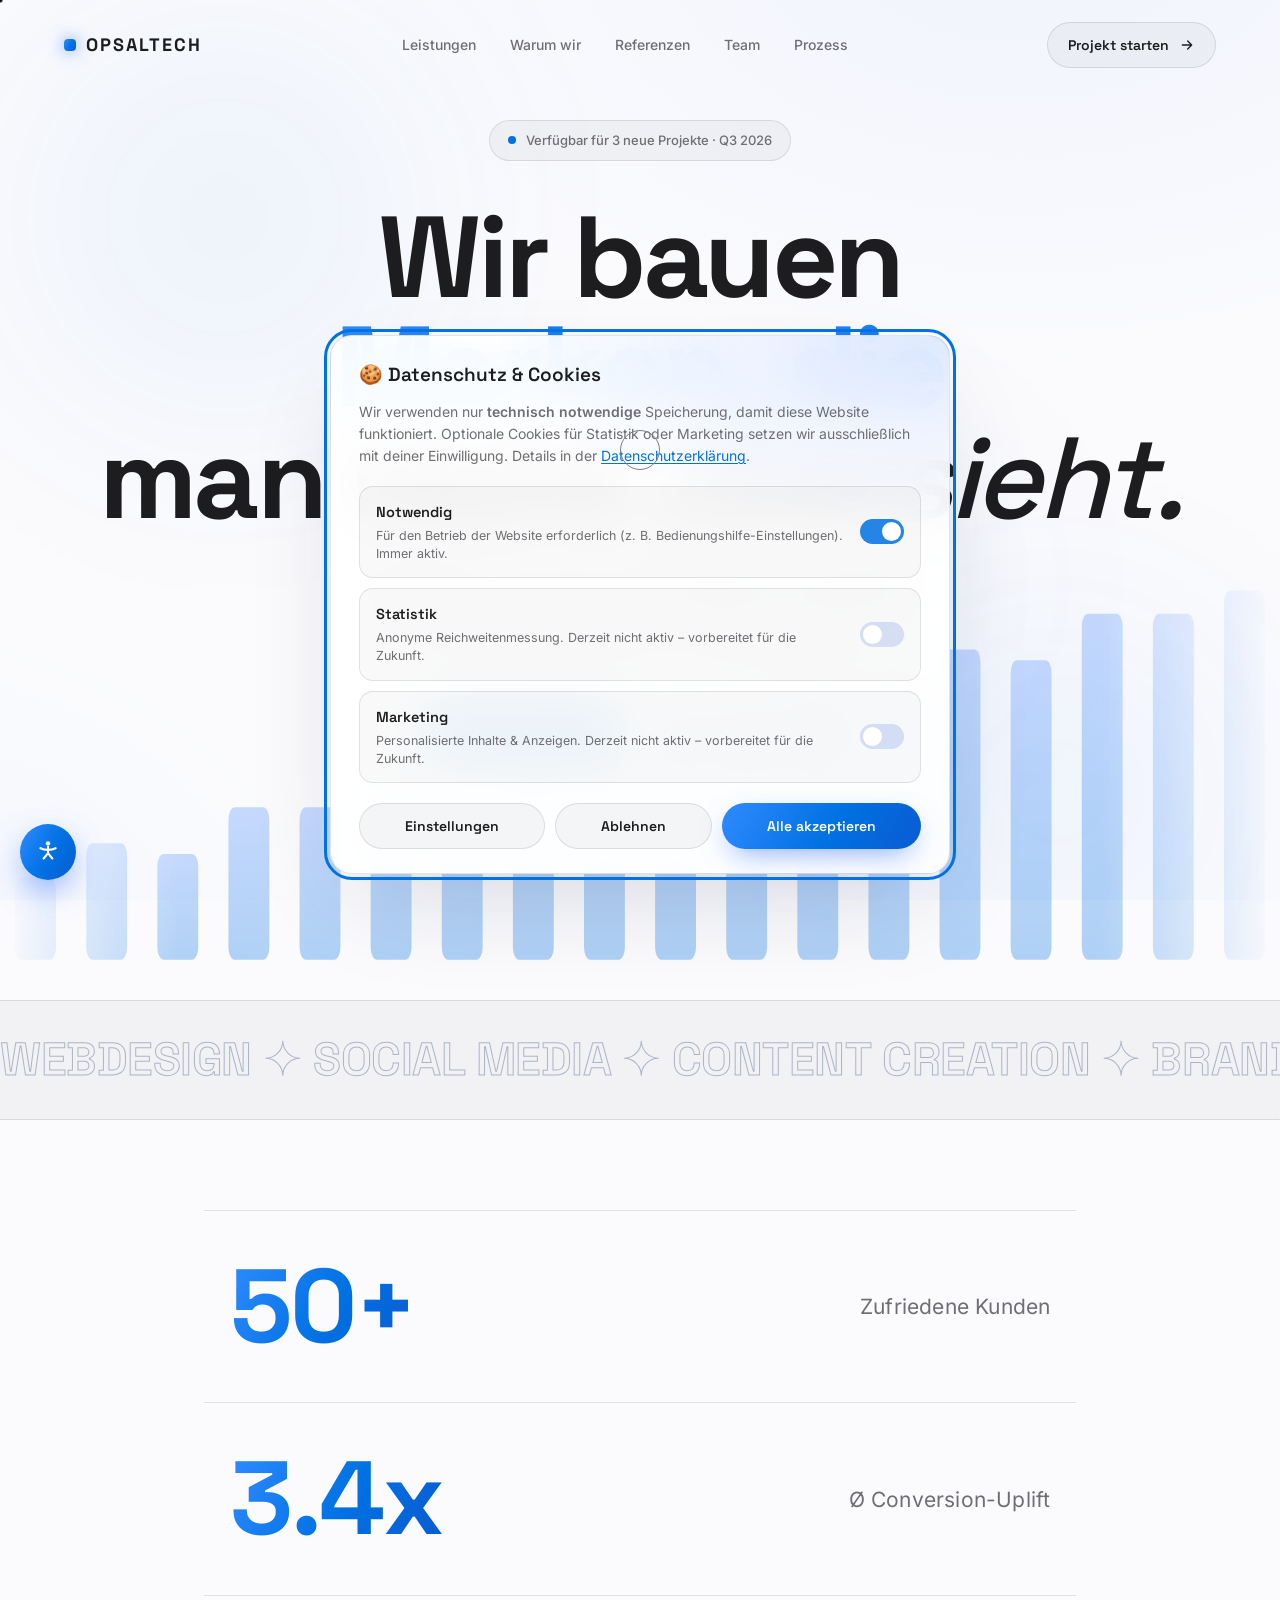
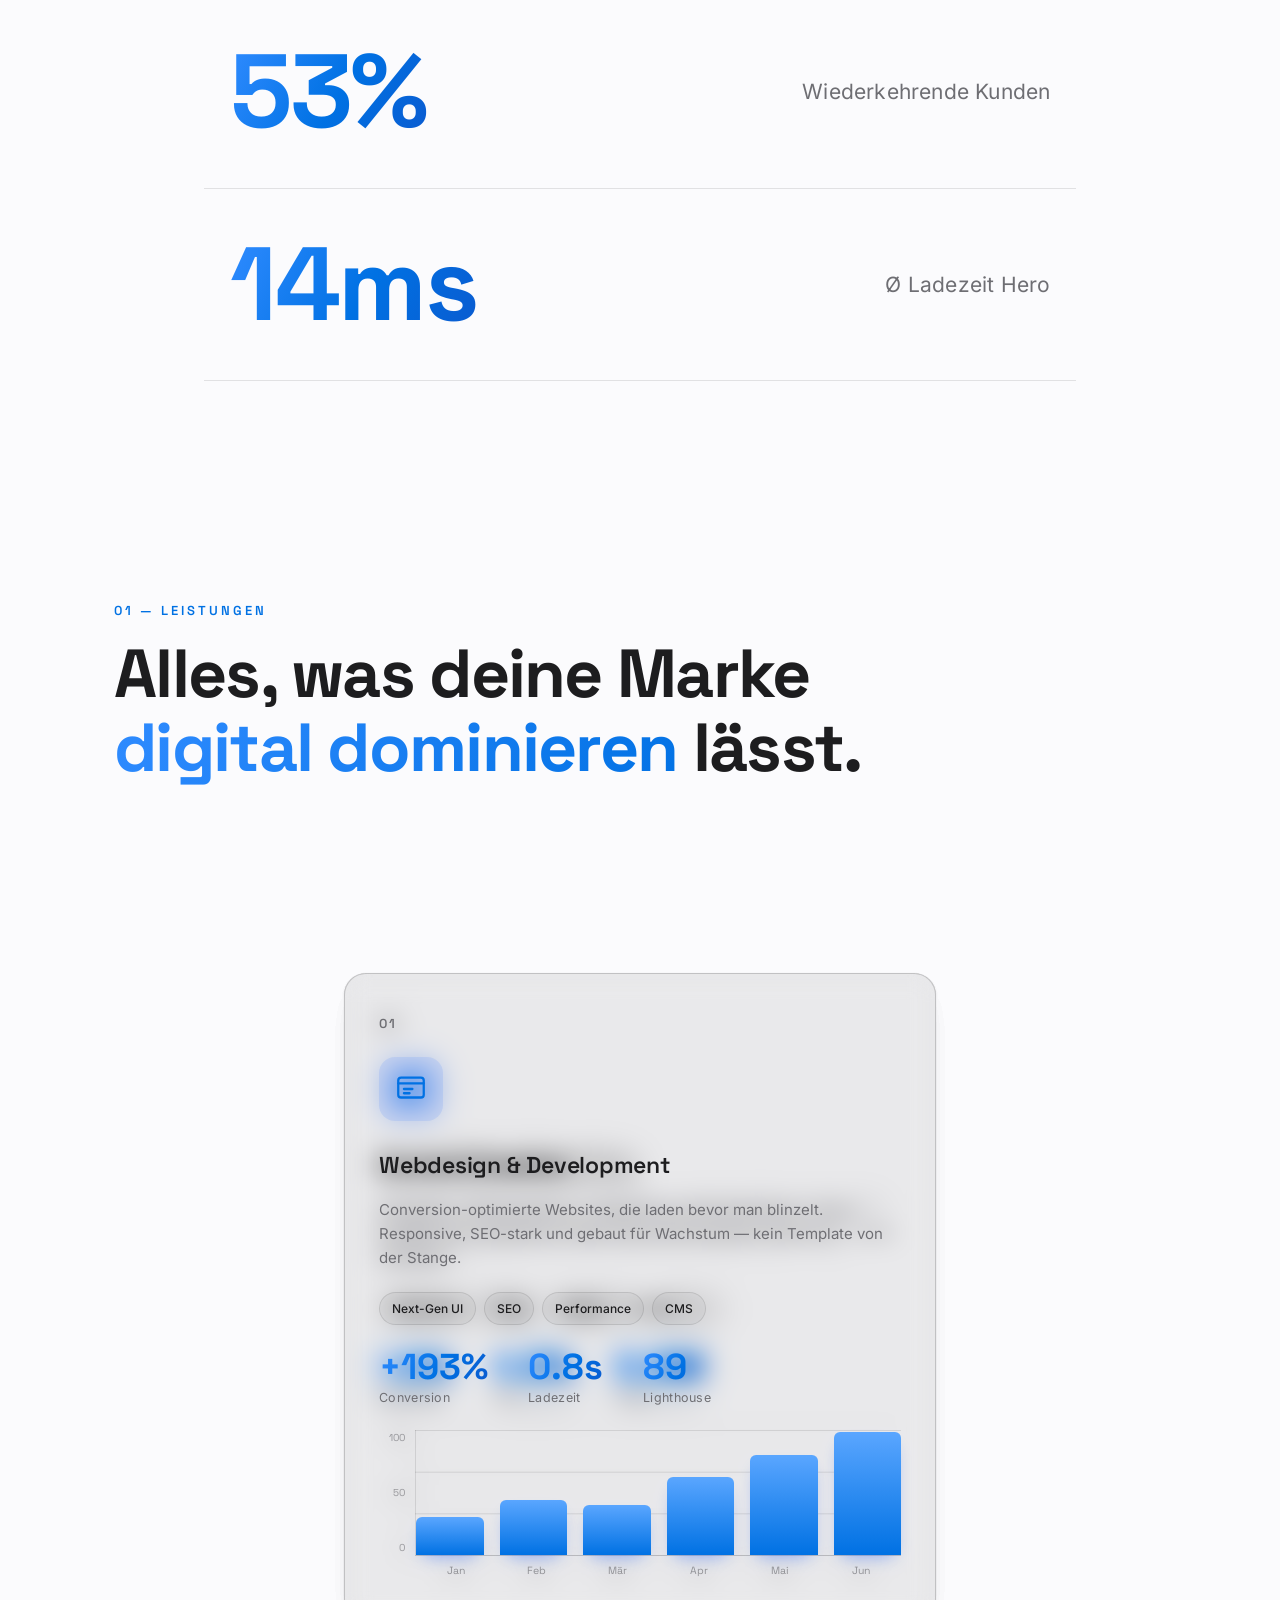
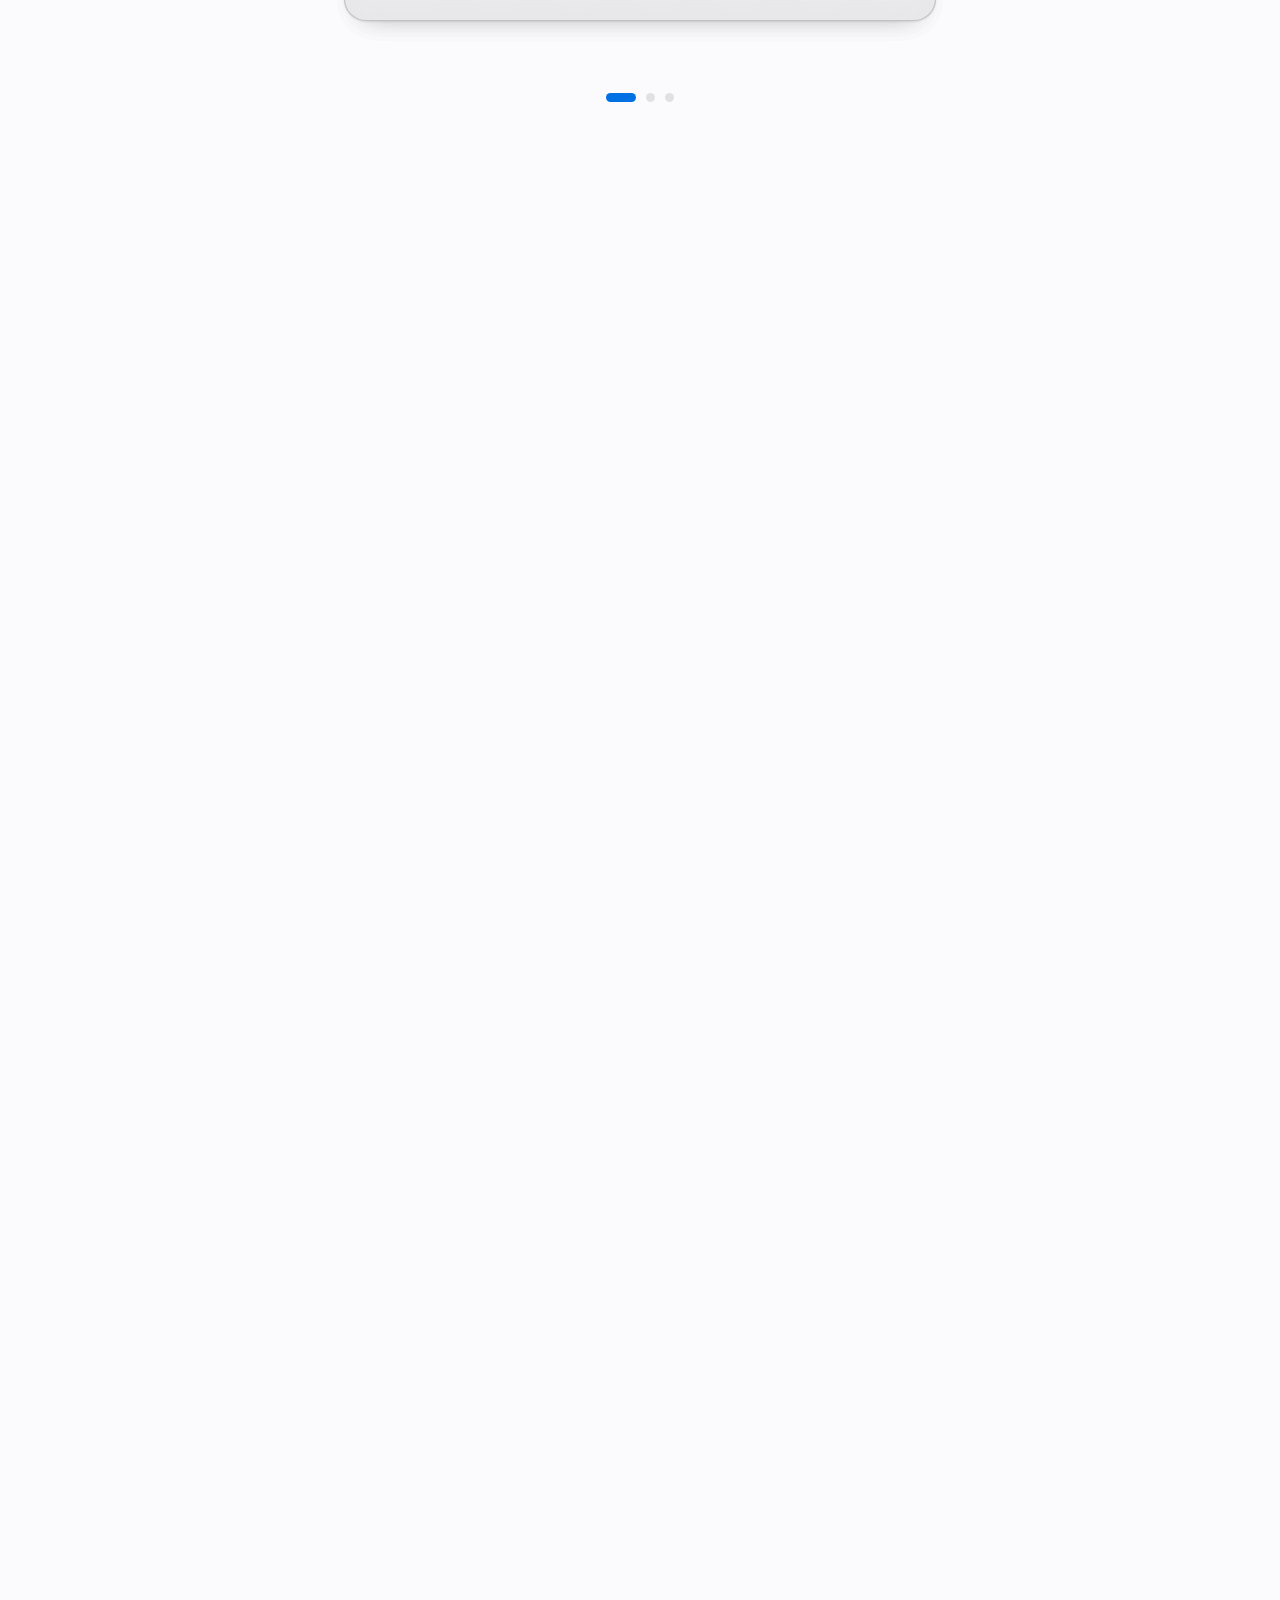
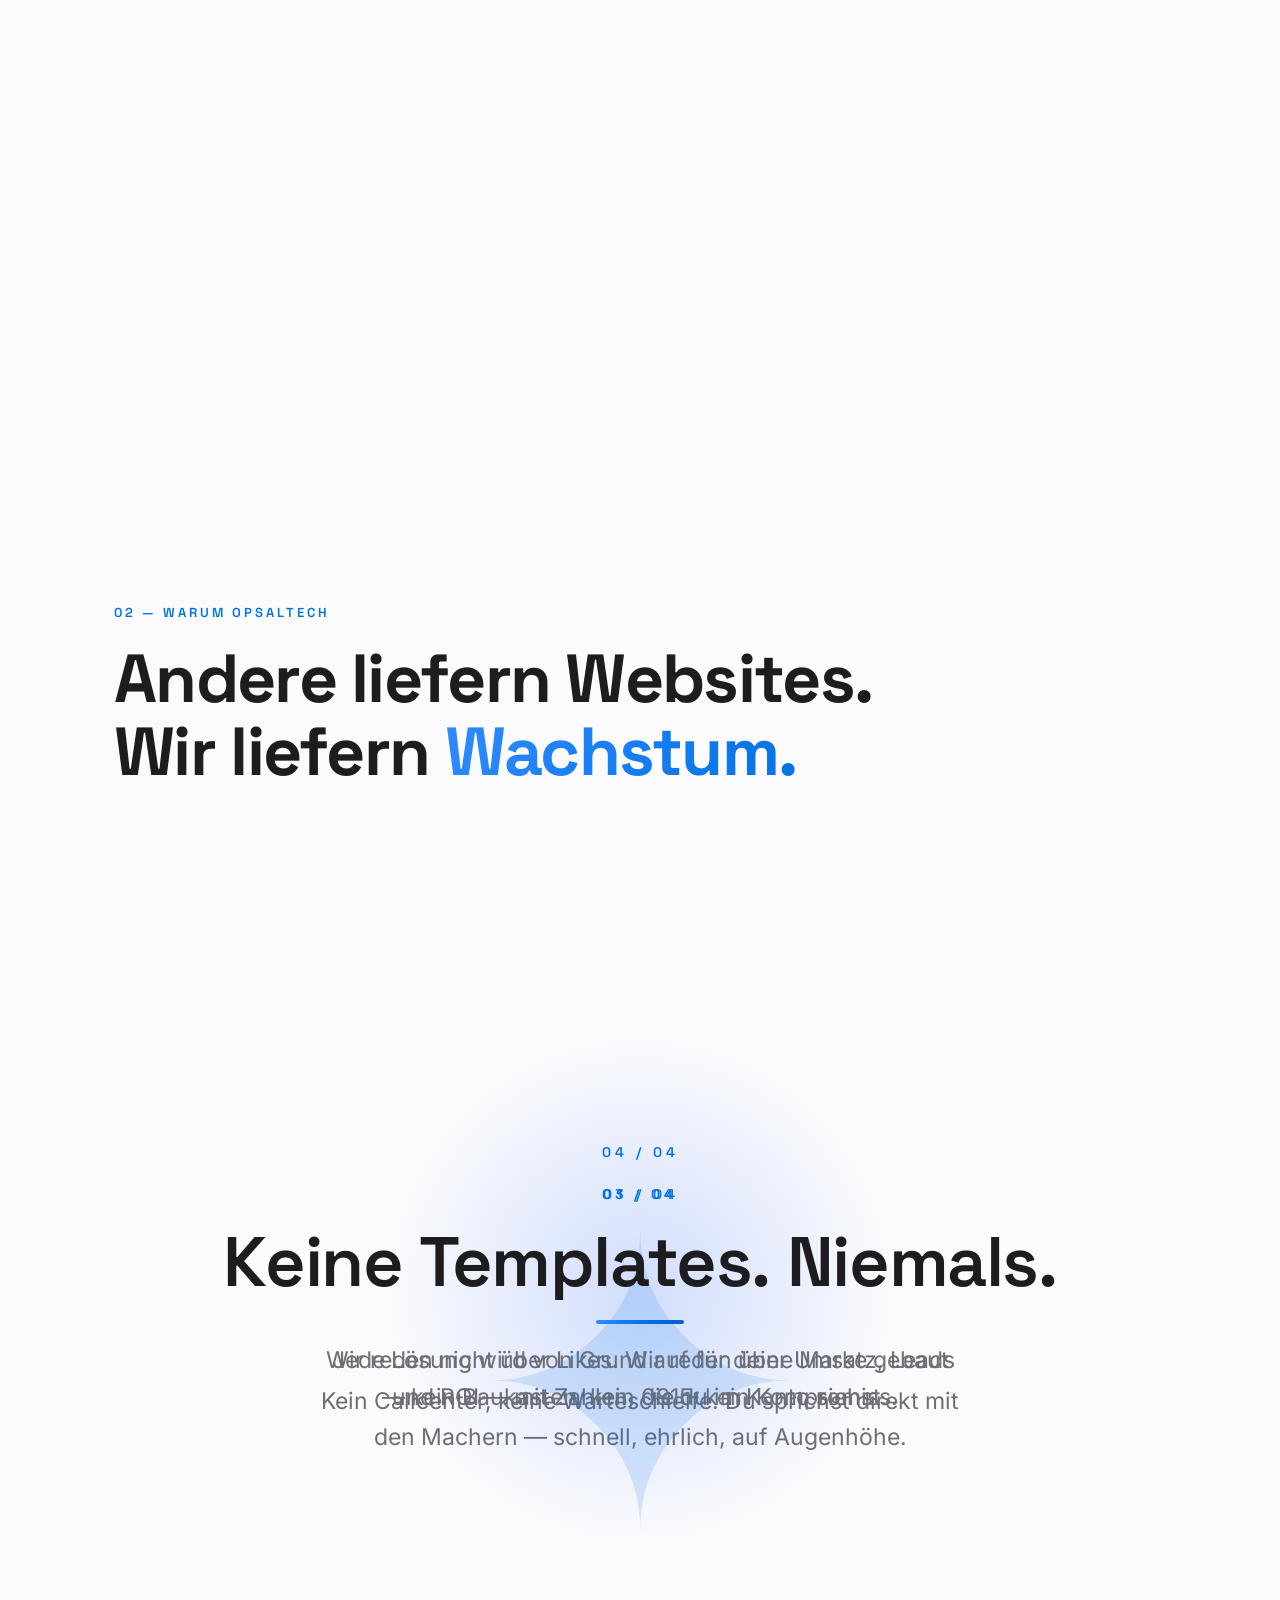
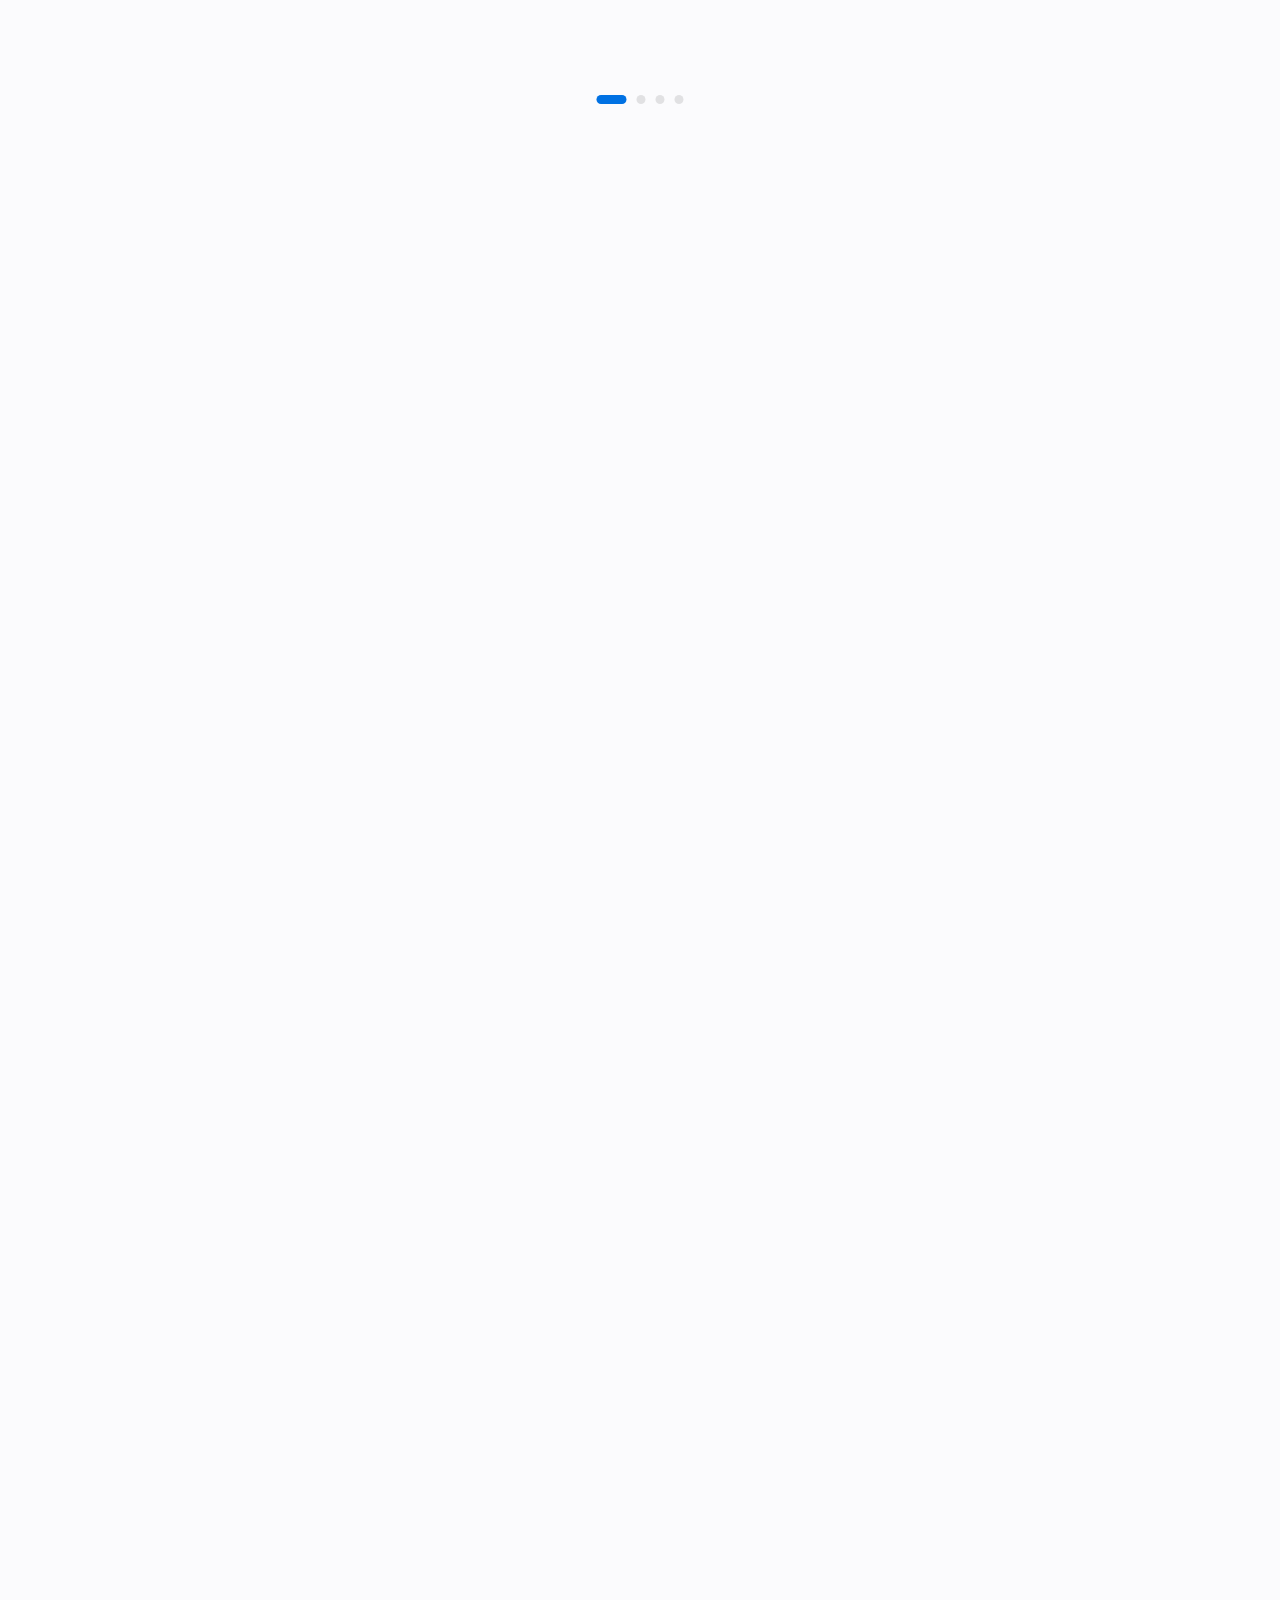
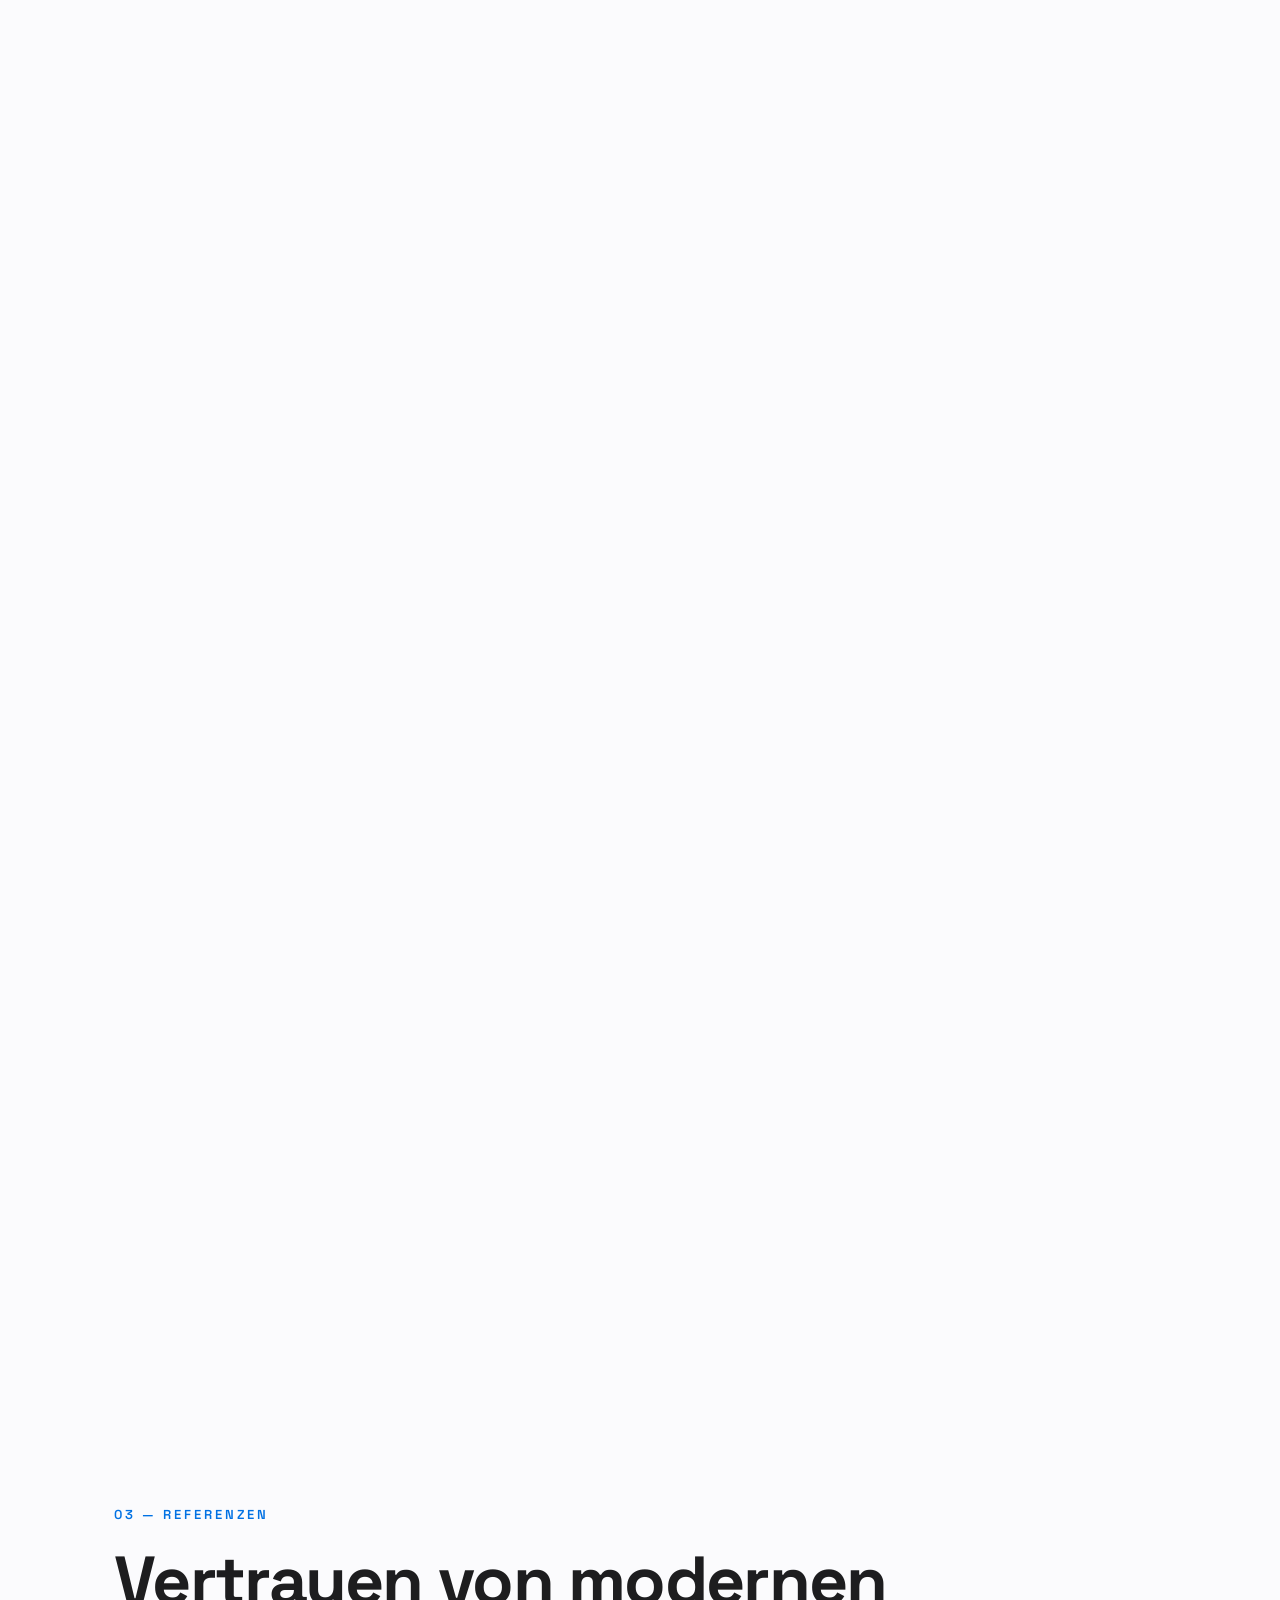
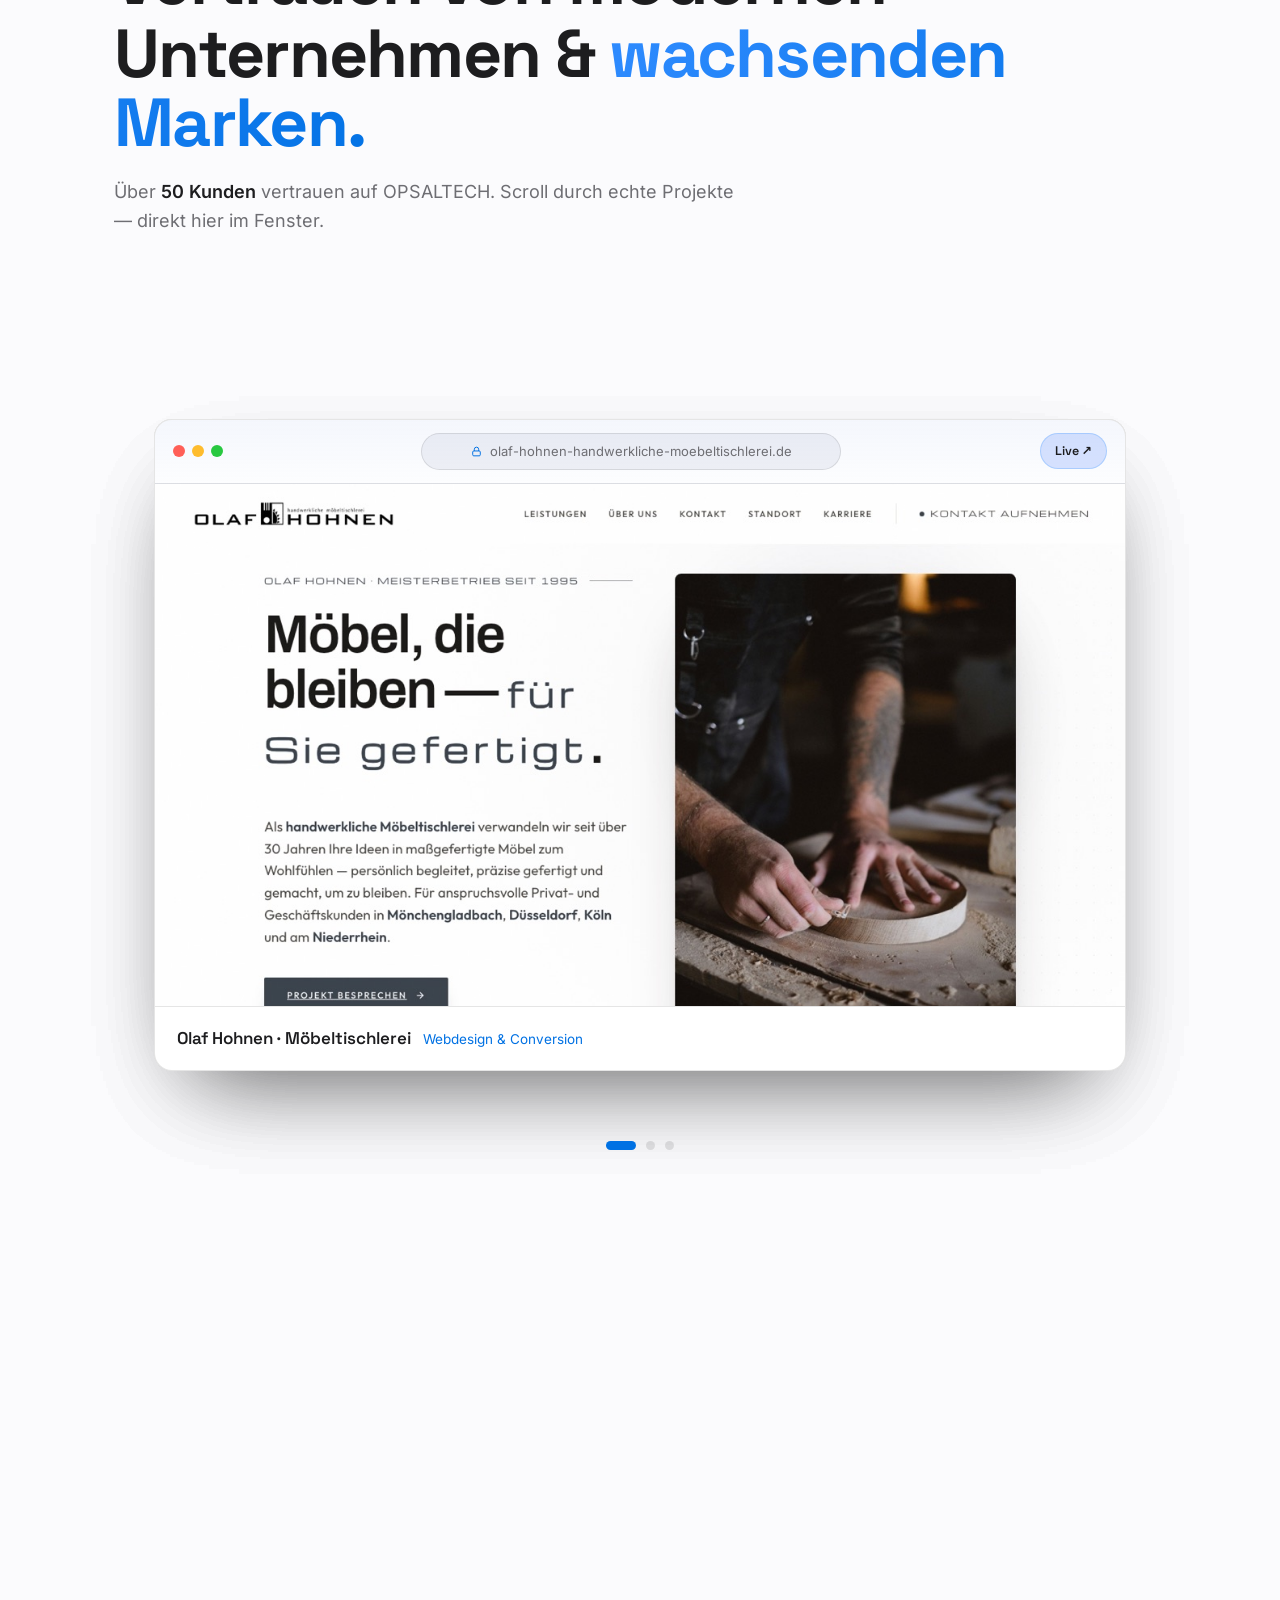
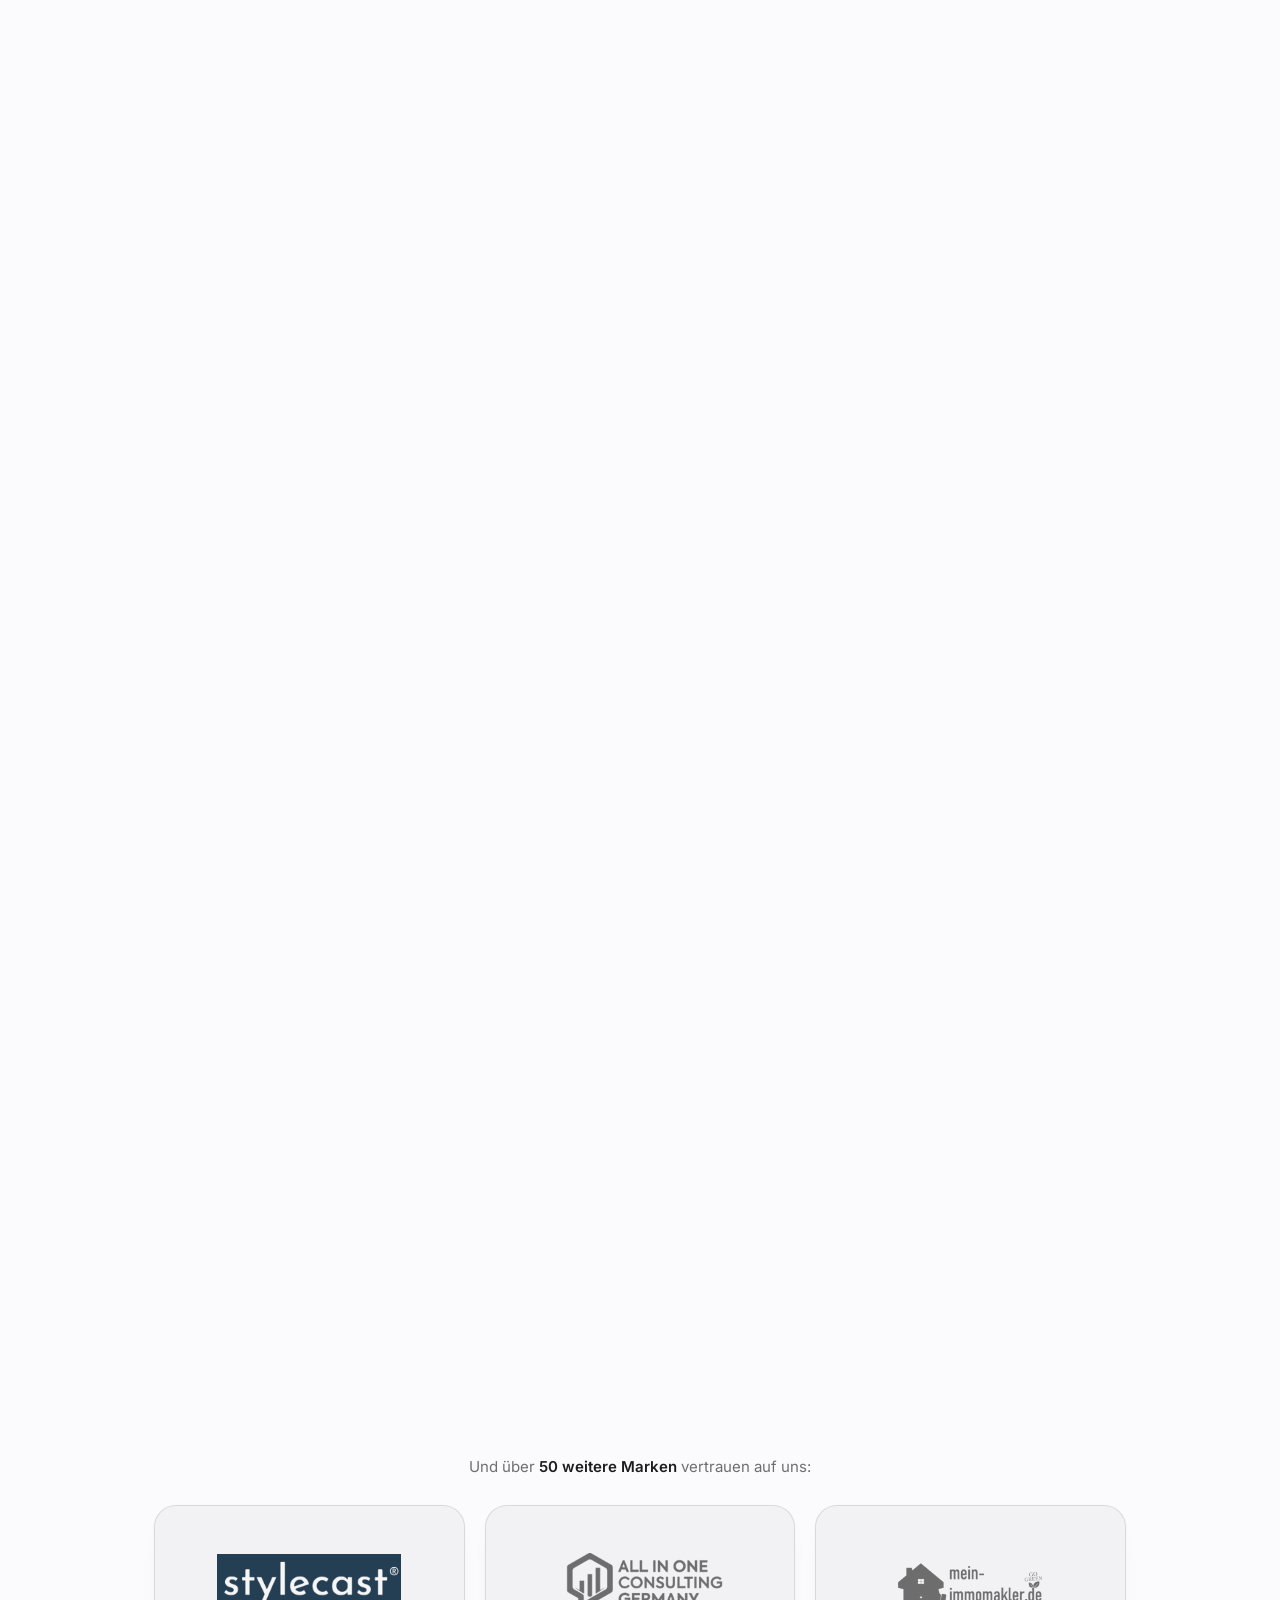
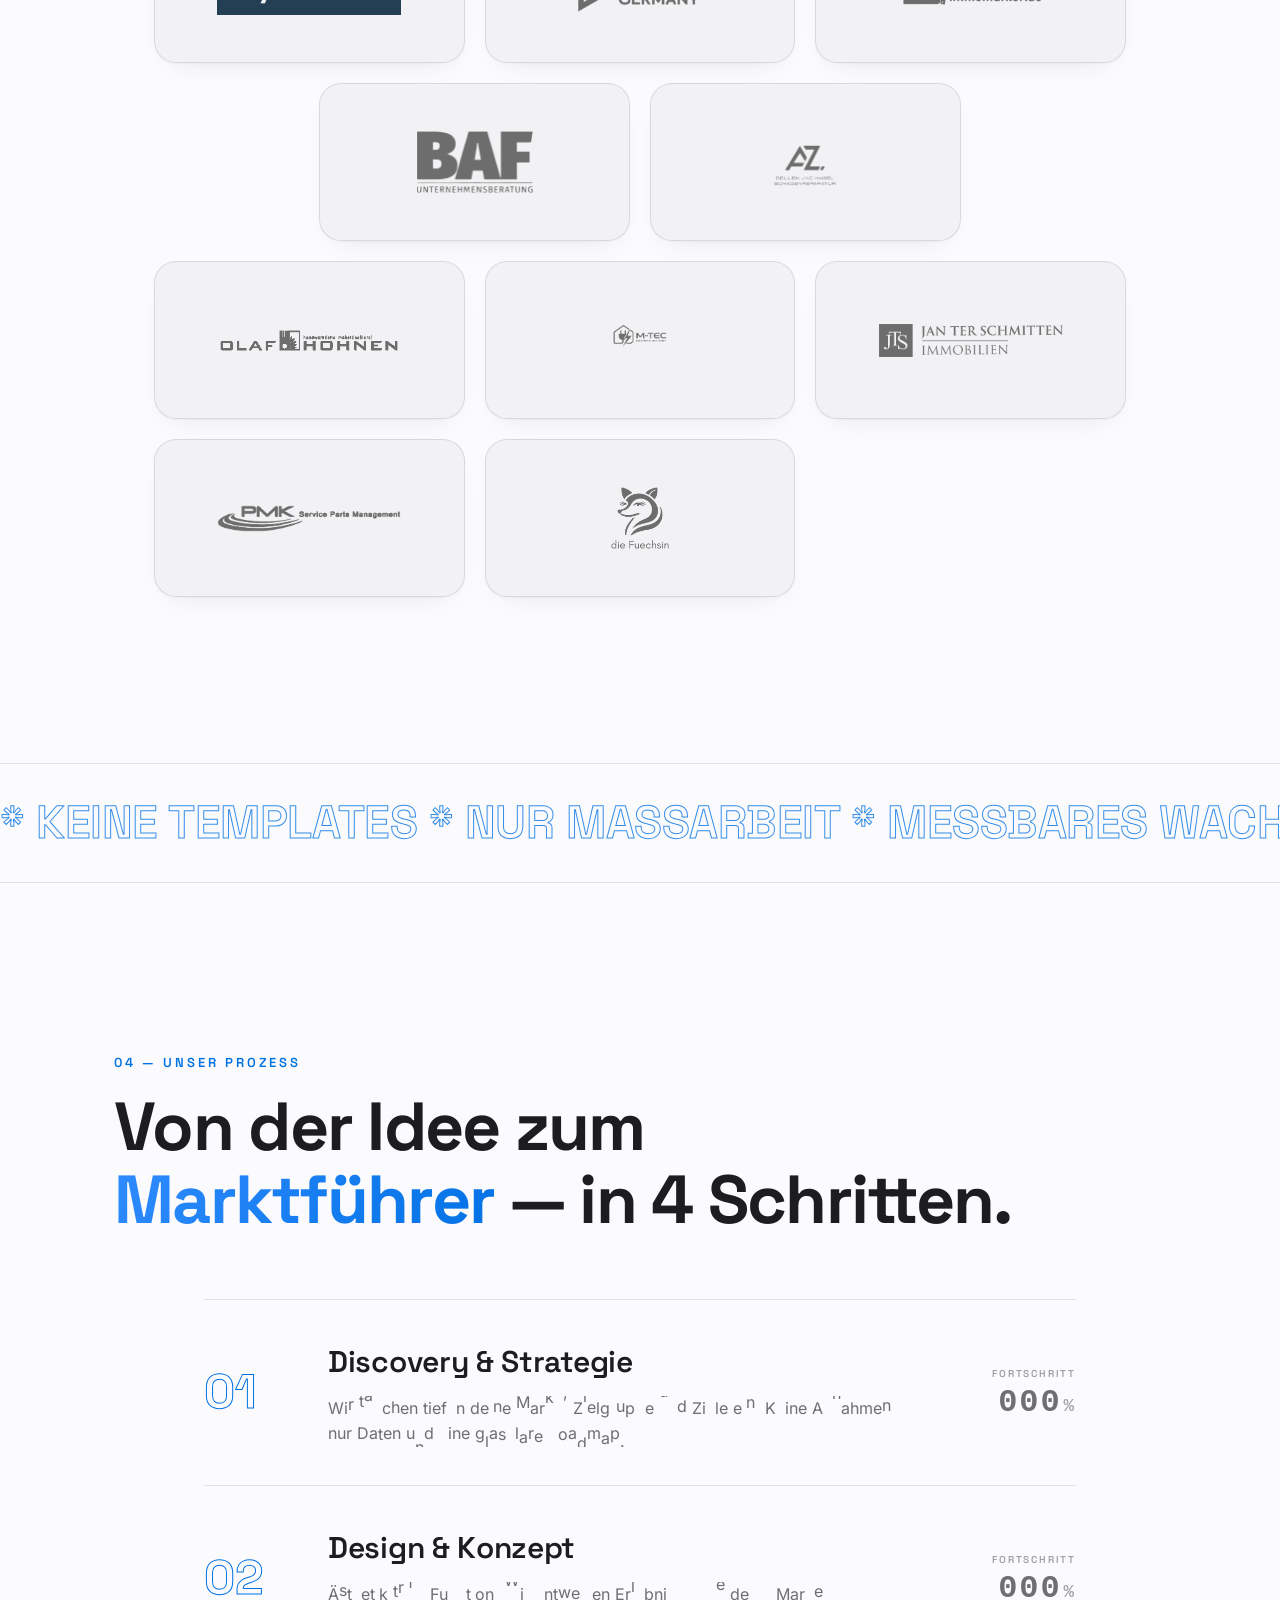
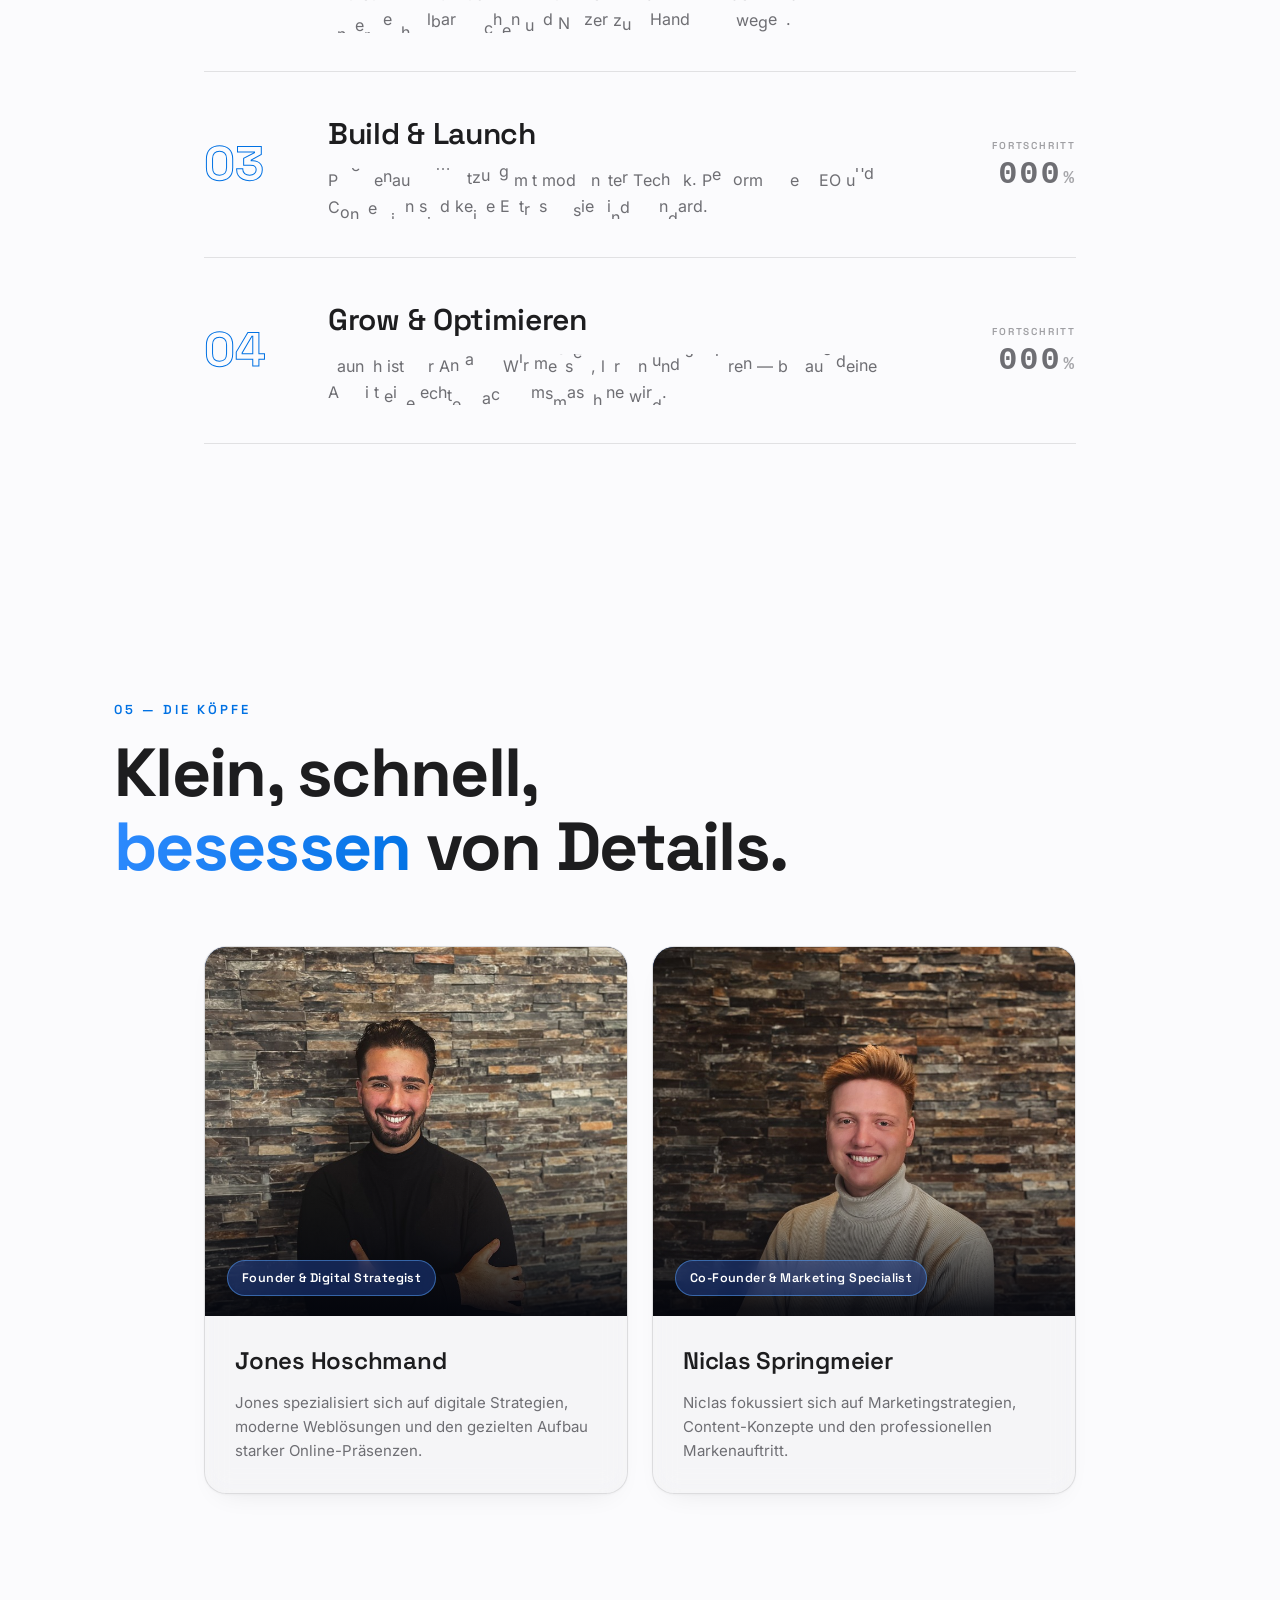
==== commit f1e1cedd: "Apple-style redesign with scroll-driven storytelling Build on the light theme with an Apple-inspired" ====
--- a/index.html
+++ b/index.html
@@ -3,7 +3,7 @@
 <head>
 <meta charset="UTF-8" />
 <meta name="viewport" content="width=device-width, initial-scale=1.0" />
-<meta name="theme-color" content="#f4f6fc" />
+<meta name="theme-color" content="#fbfbfd" />
 
 <title>Webdesign &amp; Social-Media-Agentur Willich | OPSALTECH</title>
 <meta name="description" content="OPSALTECH — deine Agentur aus Willich für Webdesign, Social Media Marketing &amp; Content Creation. Moderne Websites, mehr Reichweite und messbares Wachstum." />
@@ -39,7 +39,7 @@
 <link rel="preload" href="fonts/space-grotesk-700.woff2" as="font" type="font/woff2" crossorigin />
 <link rel="preload" href="fonts/inter-400.woff2" as="font" type="font/woff2" crossorigin />
 <link rel="stylesheet" href="fonts.css" />
-<link rel="stylesheet" href="styles.css" />
+<link rel="stylesheet" href="styles.css?v=16" />
 </head>
 <body>
 
@@ -65,7 +65,19 @@
 <div class="preloader" id="preloader" aria-hidden="true">
   <div class="preloader__inner">
     <div class="preloader__logo">OPSALTECH</div>
-    <div class="preloader__bar"><span></span></div>
+    <div class="preloader__graph">
+      <svg viewBox="0 0 320 150" aria-hidden="true">
+        <line class="pl-grid" x1="0" y1="38" x2="320" y2="38"/>
+        <line class="pl-grid" x1="0" y1="75" x2="320" y2="75"/>
+        <line class="pl-grid" x1="0" y1="112" x2="320" y2="112"/>
+        <g clip-path="url(#plClip)">
+          <path class="pl-area" d="M6,150 L6,128 L58,112 L110,118 L162,84 L214,64 L266,40 L314,14 L314,150 Z"/>
+          <path class="pl-line" d="M6,128 L58,112 L110,118 L162,84 L214,64 L266,40 L314,14"/>
+        </g>
+        <circle class="pl-dot" cx="6" cy="128" r="6"/>
+        <clipPath id="plClip"><rect id="plClipRect" x="0" y="0" width="0" height="150"/></clipPath>
+      </svg>
+    </div>
     <div class="preloader__count">0%</div>
   </div>
 </div>
@@ -112,6 +124,17 @@
 <!-- ============ HERO ============ -->
 <main>
 <section class="hero" id="hero">
+  <div class="hero__chart" aria-hidden="true">
+    <svg viewBox="0 0 1440 300" preserveAspectRatio="none">
+      <defs>
+        <linearGradient id="heroBarGrad" x1="0" y1="0" x2="0" y2="1">
+          <stop offset="0" stop-color="#4f8dff"/>
+          <stop offset="1" stop-color="#0071e3"/>
+        </linearGradient>
+      </defs>
+      <g class="hero__chart-scroll" fill="url(#heroBarGrad)"><rect x="17" y="254" width="46" height="46" rx="7"/><rect x="97" y="235" width="46" height="65" rx="7"/><rect x="177" y="241" width="46" height="59" rx="7"/><rect x="257" y="215" width="46" height="85" rx="7"/><rect x="337" y="215" width="46" height="85" rx="7"/><rect x="417" y="202" width="46" height="98" rx="7"/><rect x="497" y="200" width="46" height="100" rx="7"/><rect x="577" y="181" width="46" height="119" rx="7"/><rect x="657" y="187" width="46" height="113" rx="7"/><rect x="737" y="161" width="46" height="139" rx="7"/><rect x="817" y="161" width="46" height="139" rx="7"/><rect x="897" y="148" width="46" height="152" rx="7"/><rect x="977" y="146" width="46" height="154" rx="7"/><rect x="1057" y="127" width="46" height="173" rx="7"/><rect x="1137" y="133" width="46" height="167" rx="7"/><rect x="1217" y="107" width="46" height="193" rx="7"/><rect x="1297" y="107" width="46" height="193" rx="7"/><rect x="1377" y="94" width="46" height="206" rx="7"/><rect x="1457" y="92" width="46" height="208" rx="7"/><rect x="1537" y="73" width="46" height="227" rx="7"/><rect x="1617" y="79" width="46" height="221" rx="7"/><rect x="1697" y="53" width="46" height="247" rx="7"/><rect x="1777" y="53" width="46" height="247" rx="7"/><rect x="1857" y="40" width="46" height="260" rx="7"/><rect x="1937" y="38" width="46" height="262" rx="7"/><rect x="2017" y="19" width="46" height="281" rx="7"/><rect x="2097" y="25" width="46" height="275" rx="7"/></g>
+    </svg>
+  </div>
   <div class="hero__badge reveal" data-cursor="hover">
     <span class="pulse"></span> Verfügbar für 3 neue Projekte · Q3 2026
   </div>
@@ -162,7 +185,7 @@
     <div class="stat__label">Ø Conversion-Uplift</div>
   </div>
   <div class="stat reveal">
-    <div class="stat__num" data-count="98" data-suffix="%">0</div>
+    <div class="stat__num" data-count="53" data-suffix="%">0</div>
     <div class="stat__label">Wiederkehrende Kunden</div>
   </div>
   <div class="stat reveal">
@@ -178,8 +201,9 @@
     <h2 class="section-title">Alles, was deine Marke<br><span class="grad">digital dominieren</span> lässt.</h2>
   </div>
 
-  <div class="cards">
-    <article class="card reveal" data-cursor="hover" data-tilt>
+  <div class="cards-pin">
+    <div class="cards cards-stage">
+    <article class="card" data-cursor="hover" data-tilt>
       <div class="card__glow"></div>
       <div class="card__num">01</div>
       <div class="card__icon">
@@ -188,9 +212,28 @@
       <h3>Webdesign &amp; Development</h3>
       <p>Conversion-optimierte Websites, die laden bevor man blinzelt. Responsive, SEO-stark und gebaut für Wachstum — kein Template von der Stange.</p>
       <ul class="card__tags"><li>Next-Gen UI</li><li>SEO</li><li>Performance</li><li>CMS</li></ul>
-    </article>
-
-    <article class="card reveal" data-cursor="hover" data-tilt>
+      <div class="card__analytics" aria-hidden="true">
+        <div class="viz__kpis">
+          <div class="kpi"><b class="kpi__val" data-to="218" data-prefix="+" data-suffix="%">+0%</b><span class="kpi__k">Conversion</span></div>
+          <div class="kpi"><b class="kpi__val" data-to="0.9" data-decimals="1" data-suffix="s">0.0s</b><span class="kpi__k">Ladezeit</span></div>
+          <div class="kpi"><b class="kpi__val" data-to="100">0</b><span class="kpi__k">Lighthouse</span></div>
+        </div>
+        <div class="viz__chart">
+          <div class="viz__yaxis"><span>100</span><span>50</span><span>0</span></div>
+          <div class="viz__plot">
+            <span class="viz__bar" style="--h:30%"></span>
+            <span class="viz__bar" style="--h:44%"></span>
+            <span class="viz__bar" style="--h:40%"></span>
+            <span class="viz__bar" style="--h:62%"></span>
+            <span class="viz__bar" style="--h:80%"></span>
+            <span class="viz__bar" style="--h:98%"></span>
+          </div>
+          <div class="viz__xaxis"><span>Jan</span><span>Feb</span><span>Mär</span><span>Apr</span><span>Mai</span><span>Jun</span></div>
+        </div>
+      </div>
+    </article>
+
+    <article class="card" data-cursor="hover" data-tilt>
       <div class="card__glow"></div>
       <div class="card__num">02</div>
       <div class="card__icon">
@@ -199,9 +242,28 @@
       <h3>Social Media Marketing</h3>
       <p>Strategische Kampagnen auf Instagram, LinkedIn &amp; TikTok. Community-Management, gezielte Ads und Content, der wirklich klickt — und konvertiert.</p>
       <ul class="card__tags"><li>Strategie</li><li>Paid Ads</li><li>Community</li><li>Analytics</li></ul>
-    </article>
-
-    <article class="card reveal" data-cursor="hover" data-tilt>
+      <div class="card__analytics" aria-hidden="true">
+        <div class="viz__kpis">
+          <div class="kpi"><b class="kpi__val" data-to="4.7" data-decimals="1" data-suffix="×">0.0×</b><span class="kpi__k">Reichweite</span></div>
+          <div class="kpi"><b class="kpi__val" data-to="312" data-prefix="+" data-suffix="%">+0%</b><span class="kpi__k">Engagement</span></div>
+          <div class="kpi"><b class="kpi__val" data-to="1.2" data-decimals="1" data-suffix="M">0.0M</b><span class="kpi__k">Impressionen</span></div>
+        </div>
+        <div class="viz__chart">
+          <div class="viz__yaxis"><span>100</span><span>50</span><span>0</span></div>
+          <div class="viz__plot">
+            <span class="viz__bar" style="--h:22%"></span>
+            <span class="viz__bar" style="--h:38%"></span>
+            <span class="viz__bar" style="--h:54%"></span>
+            <span class="viz__bar" style="--h:50%"></span>
+            <span class="viz__bar" style="--h:76%"></span>
+            <span class="viz__bar" style="--h:94%"></span>
+          </div>
+          <div class="viz__xaxis"><span>Jan</span><span>Feb</span><span>Mär</span><span>Apr</span><span>Mai</span><span>Jun</span></div>
+        </div>
+      </div>
+    </article>
+
+    <article class="card" data-cursor="hover" data-tilt>
       <div class="card__glow"></div>
       <div class="card__num">03</div>
       <div class="card__icon">
@@ -210,7 +272,28 @@
       <h3>Content Creation</h3>
       <p>Fotografie, Videoproduktion, Copywriting und Grafikdesign in Kino-Qualität. Wir produzieren Inhalte, die Aufmerksamkeit verdienen — nicht erbetteln.</p>
       <ul class="card__tags"><li>Foto &amp; Video</li><li>Copy</li><li>Motion</li><li>Grafik</li></ul>
-    </article>
+      <div class="card__analytics" aria-hidden="true">
+        <div class="viz__kpis">
+          <div class="kpi"><b class="kpi__val" data-to="156" data-prefix="+" data-suffix="%">+0%</b><span class="kpi__k">Watchtime</span></div>
+          <div class="kpi"><b class="kpi__val" data-to="8.4" data-decimals="1" data-suffix="%">0.0%</b><span class="kpi__k">CTR</span></div>
+          <div class="kpi"><b class="kpi__val" data-to="4.1" data-decimals="1" data-suffix="M">0.0M</b><span class="kpi__k">Views</span></div>
+        </div>
+        <div class="viz__chart">
+          <div class="viz__yaxis"><span>100</span><span>50</span><span>0</span></div>
+          <div class="viz__plot">
+            <span class="viz__bar" style="--h:34%"></span>
+            <span class="viz__bar" style="--h:30%"></span>
+            <span class="viz__bar" style="--h:52%"></span>
+            <span class="viz__bar" style="--h:64%"></span>
+            <span class="viz__bar" style="--h:72%"></span>
+            <span class="viz__bar" style="--h:96%"></span>
+          </div>
+          <div class="viz__xaxis"><span>Jan</span><span>Feb</span><span>Mär</span><span>Apr</span><span>Mai</span><span>Jun</span></div>
+        </div>
+      </div>
+    </article>
+    <div class="cards-dots" aria-hidden="true"></div>
+    </div>
   </div>
 </section>
 
@@ -221,7 +304,8 @@
     <h2 class="section-title">Andere liefern Websites.<br>Wir liefern <span class="grad">Wachstum.</span></h2>
   </div>
 
-  <div class="why__grid">
+  <div class="why-pin">
+    <div class="why__grid">
     <article class="why__card reveal" data-cursor="hover" data-tilt>
       <div class="why__ring"></div>
       <div class="why__icon">✦</div>
@@ -246,6 +330,8 @@
       <h3>Dein fester Ansprechpartner.</h3>
       <p>Kein Callcenter, keine Warteschleife. Du sprichst direkt mit den Machern — schnell, ehrlich, auf Augenhöhe.</p>
     </article>
+    <div class="why-dots" aria-hidden="true"></div>
+    </div>
   </div>
 </section>
 
@@ -258,21 +344,31 @@
   </div>
 
   <div class="showcase">
-    <article class="browser browser--live reveal">
+    <div class="showcase__stage">
+    <article class="browser browser--static reveal">
+      <div class="browser__bar">
+        <span class="browser__dots"><i></i><i></i><i></i></span>
+        <span class="browser__url"><svg viewBox="0 0 24 24" width="13" height="13" aria-hidden="true"><rect x="5" y="11" width="14" height="9" rx="2" fill="none" stroke="currentColor" stroke-width="1.8"/><path d="M8 11V8a4 4 0 0 1 8 0v3" fill="none" stroke="currentColor" stroke-width="1.8"/></svg>olaf-hohnen-handwerkliche-moebeltischlerei.de</span>
+        <a class="browser__open" href="https://olaf-hohnen-handwerkliche-moebeltischlerei.de" target="_blank" rel="noopener" data-cursor="hover" aria-label="Olaf Hohnen Möbeltischlerei live öffnen">Live ↗</a>
+      </div>
+      <a class="browser__view browser__view--static" href="https://olaf-hohnen-handwerkliche-moebeltischlerei.de" target="_blank" rel="noopener" data-cursor="hover">
+        <img src="images/sites/olaf-hohnen.jpg" alt="Olaf Hohnen — Handwerkliche Möbeltischlerei — Website von OPSALTECH" loading="lazy" />
+        <span class="browser__cta">Zur Live-Seite ↗</span>
+      </a>
+      <div class="browser__cap"><strong>Olaf Hohnen · Möbeltischlerei</strong><span>Webdesign &amp; Conversion</span></div>
+    </article>
+
+    <article class="browser browser--static reveal">
       <div class="browser__bar">
         <span class="browser__dots"><i></i><i></i><i></i></span>
         <span class="browser__url"><svg viewBox="0 0 24 24" width="13" height="13" aria-hidden="true"><rect x="5" y="11" width="14" height="9" rx="2" fill="none" stroke="currentColor" stroke-width="1.8"/><path d="M8 11V8a4 4 0 0 1 8 0v3" fill="none" stroke="currentColor" stroke-width="1.8"/></svg>herz-licht-alltagshilfe.de</span>
         <a class="browser__open" href="https://herz-licht-alltagshilfe.de" target="_blank" rel="noopener" data-cursor="hover" aria-label="Herz &amp; Licht live öffnen">Live ↗</a>
       </div>
-      <div class="browser__view browser__view--live" data-embed="https://herz-licht-alltagshilfe.de" data-embed-title="Herz &amp; Licht Alltagshilfe — Website von OPSALTECH">
-        <div class="browser__consent">
-          <svg viewBox="0 0 24 24" width="34" height="34" aria-hidden="true"><rect x="5" y="11" width="14" height="9" rx="2" fill="none" stroke="currentColor" stroke-width="1.6"/><path d="M8 11V8a4 4 0 0 1 8 0v3" fill="none" stroke="currentColor" stroke-width="1.6"/></svg>
-          <h4>Externe Live-Vorschau</h4>
-          <p>Hier wird die Website <strong>herz-licht-alltagshilfe.de</strong> live eingebettet. Beim Laden werden Daten (u.&nbsp;a. deine IP-Adresse) an den externen Anbieter übertragen. Es gilt dessen Datenschutzerklärung.</p>
-          <button class="btn btn--primary browser__load" type="button">Live-Vorschau laden</button>
-        </div>
-      </div>
-      <div class="browser__cap"><strong>Herz &amp; Licht Alltagshilfe</strong><span>Webdesign &amp; Conversion · live im Fenster</span></div>
+      <a class="browser__view browser__view--static" href="https://herz-licht-alltagshilfe.de" target="_blank" rel="noopener" data-cursor="hover">
+        <img src="images/sites/herz-licht.jpg" alt="Herz &amp; Licht Alltagshilfe — Website von OPSALTECH" loading="lazy" />
+        <span class="browser__cta">Zur Live-Seite ↗</span>
+      </a>
+      <div class="browser__cap"><strong>Herz &amp; Licht Alltagshilfe</strong><span>Webdesign &amp; Conversion</span></div>
     </article>
 
     <article class="browser browser--static reveal">
@@ -287,19 +383,8 @@
       </a>
       <div class="browser__cap"><strong>Stylecast</strong><span>Markenauftritt &amp; Webdesign</span></div>
     </article>
-
-    <article class="browser browser--static reveal">
-      <div class="browser__bar">
-        <span class="browser__dots"><i></i><i></i><i></i></span>
-        <span class="browser__url"><svg viewBox="0 0 24 24" width="13" height="13" aria-hidden="true"><rect x="5" y="11" width="14" height="9" rx="2" fill="none" stroke="currentColor" stroke-width="1.8"/><path d="M8 11V8a4 4 0 0 1 8 0v3" fill="none" stroke="currentColor" stroke-width="1.8"/></svg>mika-elektro.de</span>
-        <a class="browser__open" href="https://www.mika-elektro.de" target="_blank" rel="noopener" data-cursor="hover" aria-label="Mika Elektrotechnik live öffnen">Live ↗</a>
-      </div>
-      <a class="browser__view browser__view--static" href="https://www.mika-elektro.de" target="_blank" rel="noopener" data-cursor="hover">
-        <img src="images/sites/mika.jpg" alt="Mika Elektrotechnik — Website von OPSALTECH" loading="lazy" />
-        <span class="browser__cta">Zur Live-Seite ↗</span>
-      </a>
-      <div class="browser__cap"><strong>Mika Elektrotechnik</strong><span>Webdesign &amp; Lead-Generierung</span></div>
-    </article>
+    <div class="showcase__dots" aria-hidden="true"></div>
+    </div>
   </div>
 
   <p class="showcase__more reveal">Und über <strong>50 weitere Marken</strong> vertrauen auf uns:</p>
@@ -310,6 +395,11 @@
     <div class="logo-chip reveal" data-cursor="hover" data-tilt><img src="images/reference-immomakler.png" alt="Mein Immomakler" loading="lazy" /></div>
     <div class="logo-chip reveal" data-cursor="hover" data-tilt><img src="images/reference-baf.png" alt="BAF Unternehmensberatung" loading="lazy" /></div>
     <div class="logo-chip reveal" data-cursor="hover" data-tilt><img src="images/reference-az.png" alt="AZ Dellen &amp; Hagelschaden" loading="lazy" /></div>
+    <div class="logo-chip reveal" data-cursor="hover" data-tilt><img src="images/reference-olaf.png" alt="Olaf Hohnen — Handwerkliche Möbeltischlerei" loading="lazy" /></div>
+    <div class="logo-chip reveal" data-cursor="hover" data-tilt><img src="images/reference-mtec.png" alt="M-TEC Elektrotechnik GmbH" loading="lazy" /></div>
+    <div class="logo-chip reveal" data-cursor="hover" data-tilt><img src="images/reference-jts.png" alt="Jan ter Schmitten Immobilien" loading="lazy" /></div>
+    <div class="logo-chip reveal" data-cursor="hover" data-tilt><img src="images/reference-pmk.png" alt="PMK Service Parts Management" loading="lazy" /></div>
+    <div class="logo-chip reveal" data-cursor="hover" data-tilt><img src="images/reference-fuechsin.png" alt="die Fuechsin" loading="lazy" /></div>
   </div>
 </section>
 
@@ -462,7 +552,9 @@
 
 <!-- ============ SCROLL-HIGHLIGHT STATEMENT ============ -->
 <section class="statement">
-  <p class="statement__text" id="statementText">Deine Marke verdient mehr als eine hübsche Website. Sie verdient einen Auftritt, der Aufmerksamkeit in Kunden verwandelt — und Kunden in echte Fans.</p>
+  <div class="statement__inner">
+    <p class="statement__text" id="statementText">Deine Marke verdient mehr als eine hübsche Website. Sie verdient einen Auftritt, der Aufmerksamkeit in Kunden verwandelt — und Kunden in echte Fans.</p>
+  </div>
 </section>
 
 <!-- ============ CTA / CONTACT ============ -->
@@ -759,6 +851,7 @@
 }
 </script>
 
-<script src="script.js"></script>
+<script src="script.js?v=16"></script>
+<script type="module" src="js/process-kinetic.js?v=16"></script>
 </body>
 </html>
--- a/styles.css
+++ b/styles.css
@@ -3,23 +3,24 @@
    ============================================================ */
 
 :root{
-  --bg:#f4f6fc;
+  /* Apple-inspired light canvas */
+  --bg:#fbfbfd;
   --bg-2:#ffffff;
-  --ink:#0b1220;
-  --muted:#586080;
-  --line:rgba(20,45,105,.14);
-  --violet:#2f6bff;   /* primary blue */
-  --indigo:#16308f;   /* deep navy */
-  --cyan:#1f63e0;     /* accent blue (readable on light) */
-  --magenta:#1e4fd8;  /* royal blue */
-  --amber:#1f63e0;
-  --grad:linear-gradient(120deg,#4f8dff 0%,#2f6bff 48%,#13287a 100%);
-  --card:rgba(22,52,120,.045);
-  --glass:rgba(22,52,120,.05);      /* subtle surface on light bg */
-  --glass-2:rgba(22,52,120,.1);     /* hover surface */
+  --ink:#1d1d1f;      /* Apple near-black */
+  --muted:#6e6e73;    /* Apple secondary grey */
+  --line:rgba(0,0,0,.10);
+  --violet:#0071e3;   /* Apple blue (primary action) */
+  --indigo:#0a3a8f;   /* deep navy */
+  --cyan:#0071e3;     /* accent blue for links/labels */
+  --magenta:#2f6bff;  /* brand blue (kept for gradient) */
+  --amber:#0071e3;
+  --grad:linear-gradient(120deg,#2f8bff 0%,#0071e3 55%,#0a5bd0 100%);
+  --card:rgba(0,0,0,.022);
+  --glass:rgba(0,0,0,.035);         /* subtle surface on light bg */
+  --glass-2:rgba(0,0,0,.06);        /* hover surface */
   --radius:22px;
-  --ease:cubic-bezier(.16,1,.3,1);
-  --font:'Inter',system-ui,sans-serif;
+  --ease:cubic-bezier(.28,.11,.32,1);   /* Apple-like ease-out */
+  --font:'Inter',-apple-system,BlinkMacSystemFont,system-ui,sans-serif;
   --display:'Space Grotesk',var(--font);
 }
 
@@ -40,18 +41,18 @@
 
 /* ---------- BACKDROP ---------- */
 .backdrop{position:fixed;inset:0;z-index:-2;overflow:hidden;background:
-  radial-gradient(1200px 800px at 80% -10%,rgba(47,107,255,.10),transparent 60%),
-  radial-gradient(900px 700px at -10% 110%,rgba(90,166,255,.08),transparent 55%),
+  radial-gradient(1200px 800px at 80% -10%,rgba(47,107,255,.05),transparent 60%),
+  radial-gradient(900px 700px at -10% 110%,rgba(0,113,227,.04),transparent 55%),
   var(--bg);}
-.aurora{position:absolute;border-radius:50%;filter:blur(90px);opacity:.22;will-change:transform}
+.aurora{position:absolute;border-radius:50%;filter:blur(110px);opacity:.08;will-change:transform}
 .aurora--1{width:55vw;height:55vw;background:radial-gradient(circle,var(--violet),transparent 65%);top:-15%;left:-10%;animation:float1 22s var(--ease) infinite alternate}
 .aurora--2{width:45vw;height:45vw;background:radial-gradient(circle,var(--cyan),transparent 65%);bottom:-20%;right:-5%;animation:float2 26s var(--ease) infinite alternate}
-.aurora--3{width:35vw;height:35vw;background:radial-gradient(circle,var(--magenta),transparent 65%);top:40%;left:50%;opacity:.16;animation:float3 30s var(--ease) infinite alternate}
+.aurora--3{width:35vw;height:35vw;background:radial-gradient(circle,var(--magenta),transparent 65%);top:40%;left:50%;opacity:.06;animation:float3 30s var(--ease) infinite alternate}
 @keyframes float1{to{transform:translate(12vw,10vh) scale(1.15)}}
 @keyframes float2{to{transform:translate(-10vw,-8vh) scale(1.1)}}
 @keyframes float3{to{transform:translate(-18vw,6vh) scale(1.2)}}
-.grid-overlay{position:absolute;inset:0;background-image:linear-gradient(var(--line) 1px,transparent 1px),linear-gradient(90deg,var(--line) 1px,transparent 1px);background-size:64px 64px;mask-image:radial-gradient(ellipse 80% 70% at 50% 30%,#000 30%,transparent 75%);opacity:.5}
-.noise{position:absolute;inset:0;opacity:.04;mix-blend-mode:overlay;background-image:url("data:image/svg+xml,%3Csvg xmlns='http://www.w3.org/2000/svg' width='160' height='160'%3E%3Cfilter id='n'%3E%3CfeTurbulence type='fractalNoise' baseFrequency='.8' numOctaves='3'/%3E%3C/filter%3E%3Crect width='100%25' height='100%25' filter='url(%23n)'/%3E%3C/svg%3E")}
+.grid-overlay{position:absolute;inset:0;background-image:linear-gradient(var(--line) 1px,transparent 1px),linear-gradient(90deg,var(--line) 1px,transparent 1px);background-size:64px 64px;mask-image:radial-gradient(ellipse 80% 70% at 50% 30%,#000 30%,transparent 75%);opacity:0}
+.noise{position:absolute;inset:0;opacity:.015;mix-blend-mode:overlay;background-image:url("data:image/svg+xml,%3Csvg xmlns='http://www.w3.org/2000/svg' width='160' height='160'%3E%3Cfilter id='n'%3E%3CfeTurbulence type='fractalNoise' baseFrequency='.8' numOctaves='3'/%3E%3C/filter%3E%3Crect width='100%25' height='100%25' filter='url(%23n)'/%3E%3C/svg%3E")}
 
 /* ---------- CURSOR ---------- */
 .cursor{position:fixed;top:0;left:0;width:40px;height:40px;border:1px solid rgba(255,255,255,.5);border-radius:50%;pointer-events:none;z-index:9999;transform:translate(-50%,-50%);transition:width .3s var(--ease),height .3s var(--ease),background .3s,border-color .3s,opacity .3s;mix-blend-mode:difference}
@@ -69,9 +70,14 @@
 .preloader.done{opacity:0;visibility:hidden;pointer-events:none}
 .preloader__inner{text-align:center;width:min(340px,70vw)}
 .preloader__logo{font-family:var(--display);font-weight:700;letter-spacing:6px;font-size:clamp(18px,4vw,26px);background:var(--grad);-webkit-background-clip:text;background-clip:text;color:transparent;margin-bottom:22px}
-.preloader__bar{height:2px;background:var(--line);border-radius:2px;overflow:hidden}
-.preloader__bar span{display:block;height:100%;width:0;background:var(--grad)}
-.preloader__count{margin-top:14px;font-family:var(--display);font-size:13px;color:var(--muted);letter-spacing:2px}
+.preloader__graph{width:min(360px,74vw);margin:6px auto 16px}
+.preloader__graph svg{width:100%;height:auto;display:block;overflow:visible}
+.pl-grid{stroke:var(--line);stroke-width:1}
+.pl-area{fill:rgba(47,107,255,.12)}
+.pl-line{fill:none;stroke:var(--violet);stroke-width:3;stroke-linecap:round;stroke-linejoin:round;filter:drop-shadow(0 6px 16px rgba(47,107,255,.35))}
+.pl-dot{fill:#fff;stroke:var(--violet);stroke-width:3;filter:drop-shadow(0 0 9px rgba(47,107,255,.9));animation:plDotPulse 1.1s ease-in-out infinite}
+@keyframes plDotPulse{0%,100%{stroke-width:3}50%{stroke-width:6}}
+.preloader__count{margin-top:6px;font-family:var(--display);font-weight:600;font-size:clamp(28px,7vw,44px);letter-spacing:1px;background:var(--grad);-webkit-background-clip:text;background-clip:text;color:transparent}
 
 /* ---------- NAV ---------- */
 .nav{position:fixed;top:0;left:0;right:0;z-index:1100;display:flex;align-items:center;justify-content:space-between;padding:22px clamp(20px,5vw,64px);transition:padding .4s var(--ease),background .4s,backdrop-filter .4s,border-color .4s;border-bottom:1px solid transparent}
@@ -215,7 +221,7 @@
 html.a11y-links a:not(.btn):not(.a11y__toggle):not(.a11y__close):not(.skip-link):not(.browser__open){text-decoration:underline;text-underline-offset:3px;outline:1px solid rgba(90,166,255,.55);background:rgba(90,166,255,.16);border-radius:3px}
 html.a11y-readable p,html.a11y-readable li,html.a11y-readable .hero__sub,html.a11y-readable .section-lead,html.a11y-readable blockquote,html.a11y-readable .legal__body p{line-height:1.9!important;letter-spacing:.03em;word-spacing:.08em}
 html.a11y-nomotion *,html.a11y-nomotion *::before,html.a11y-nomotion *::after{animation:none!important;transition:none!important;scroll-behavior:auto!important}
-html.a11y-nomotion .reveal{opacity:1!important;transform:none!important}
+html.a11y-nomotion .reveal{opacity:1!important;transform:none!important;filter:none!important}
 html.a11y-nomotion .hero__title .word{transform:none!important}
 html.a11y-nomotion .statement__text .w{color:var(--ink)!important}
 html.a11y-nomotion .footer__big .fb-l{opacity:1!important;transform:none!important}
@@ -224,8 +230,8 @@
 .btn{display:inline-flex;align-items:center;gap:10px;font-family:var(--display);font-weight:600;font-size:15px;border:none;cursor:none;border-radius:100px;padding:14px 26px;transition:transform .3s var(--ease),box-shadow .3s,background .3s;will-change:transform}
 .btn svg{transition:transform .3s var(--ease)}
 .btn:hover svg{transform:translateX(4px)}
-.btn--primary{background:var(--grad);color:#fff;background-size:200% 200%;box-shadow:0 10px 40px -10px rgba(47,107,255,.7)}
-.btn--primary:hover{box-shadow:0 16px 50px -8px rgba(47,107,255,.9);animation:gradShift 3s ease infinite}
+.btn--primary{background:var(--violet);color:#fff;box-shadow:0 8px 24px -10px rgba(0,113,227,.55)}
+.btn--primary:hover{background:#0077ed;box-shadow:0 12px 32px -8px rgba(0,113,227,.7);transform:translateY(-1px)}
 @keyframes gradShift{0%,100%{background-position:0% 50%}50%{background-position:100% 50%}}
 .btn--ghost{background:var(--glass);color:var(--ink);border:1px solid var(--line)}
 .btn--ghost:hover{background:var(--glass-2)}
@@ -255,9 +261,133 @@
 .hero__scroll-line::after{content:'';position:absolute;top:0;left:0;width:100%;height:40%;background:var(--cyan);animation:scrollLine 1.8s ease-in-out infinite}
 @keyframes scrollLine{0%{transform:translateY(-100%)}100%{transform:translateY(280%)}}
 
-/* ---------- REVEAL ---------- */
-.reveal{opacity:0;transform:translateY(40px);transition:opacity .9s var(--ease),transform .9s var(--ease)}
-.reveal.in{opacity:1;transform:none}
+/* ---------- REVEAL (Apple-style fade-up) ---------- */
+.reveal{opacity:0;transform:translateY(34px);transition:opacity .9s var(--ease),transform 1s var(--ease);will-change:opacity,transform}
+.reveal.in{opacity:1;transform:none;will-change:auto}
+
+/* ---------- ELEGANCE / DEPTH ---------- */
+/* clean Apple-soft elevation — barely-there at rest, lifts on hover */
+.card,.why__card,.member,.tcard,.stat,.logo-chip,.trustbar{
+  box-shadow:0 1px 3px rgba(0,0,0,.04),0 12px 30px -18px rgba(0,0,0,.12)}
+.card:hover,.why__card:hover,.member:hover,.tcard:hover{
+  box-shadow:0 2px 6px rgba(0,0,0,.05),0 30px 60px -26px rgba(0,0,0,.20)}
+/* hero gently scales down + fades as it scrolls away (JS sets --hero-o / --hero-s) */
+.hero{will-change:opacity,transform}
+/* marquee reacts subtly to scroll velocity (JS sets --mq-skew) */
+.marquee{transform:skewX(var(--mq-skew,0deg));transition:transform .5s var(--ease);will-change:transform}
+/* scrollspy: active nav link */
+.nav__links a.active{color:var(--ink)}
+.nav__links a.active::after{width:100%}
+/* Apple-signature: pinned statement that scales into focus on scroll */
+.statement{min-height:150vh;display:block;padding-top:0;padding-bottom:0}
+.statement__inner{position:sticky;top:0;min-height:100vh;display:grid;place-items:center;
+  padding:0 clamp(20px,5vw,64px);
+  transform:scale(var(--st-s,.86));opacity:var(--st-o,.45);
+  transition:transform .12s linear,opacity .12s linear;will-change:transform,opacity}
+
+/* line-by-line headline reveal (masked rise) */
+.tl{display:block;overflow:hidden;padding-bottom:.06em}
+.tl__i{display:block;transform:translateY(112%);transition:transform 1.05s var(--ease);
+  transition-delay:var(--tl-d,0s);will-change:transform}
+.tl-in .tl__i{transform:none}
+
+/* zoom reveal for cards & media (scale into place) */
+.reveal--zoom{transform:translateY(36px) scale(.955)}
+.reveal--zoom.in{transform:none}
+
+/* services: scroll-scrubbed grid assembly (JS drives transform/opacity) */
+/* ---------- SERVICES: PINNED FLASHCARDS + RISING GRAPH ---------- */
+.cards-pin{position:relative}
+.cards-pin.is-pinned{height:calc(var(--n,3) * 100vh)}
+.cards-pin.is-pinned .cards{position:sticky;top:0;height:100vh;display:grid;grid-template-columns:1fr;place-items:center;gap:0;max-width:720px;margin:0 auto;padding:0 clamp(20px,5vw,64px)}
+.cards-pin.is-pinned .card{grid-area:1/1;width:100%;transition:opacity .55s var(--ease),transform .7s var(--ease);will-change:opacity,transform}
+/* analytics panel inside each card — KPIs + bar chart with axes */
+.card__analytics{margin-top:24px}
+.viz__kpis{display:flex;gap:clamp(16px,4vw,40px);margin-bottom:22px;flex-wrap:wrap}
+.kpi{display:flex;flex-direction:column;gap:3px}
+.kpi__val{font-family:var(--display);font-weight:700;font-size:clamp(24px,3.4vw,36px);line-height:1;background:var(--grad);-webkit-background-clip:text;background-clip:text;color:transparent}
+.kpi__k{font-size:12.5px;color:var(--muted);letter-spacing:.3px}
+.viz__chart{display:grid;grid-template-columns:26px 1fr;grid-template-rows:1fr auto;gap:7px 10px}
+.viz__yaxis{display:flex;flex-direction:column;justify-content:space-between;font-family:var(--display);font-size:10px;color:var(--muted);opacity:.65;text-align:right}
+.viz__plot{position:relative;display:flex;align-items:flex-end;gap:clamp(6px,1.8vw,16px);height:clamp(96px,14vh,132px);
+  border-left:1px solid var(--line);border-bottom:1px solid var(--line);
+  background-image:linear-gradient(var(--line) 1px,transparent 1px);background-size:100% 33.34%}
+.viz__bar{flex:1;height:var(--h);border-radius:6px 6px 0 0;background:linear-gradient(180deg,#5aa6ff,var(--violet));
+  transform:scaleY(0);transform-origin:bottom;transition:transform .75s var(--ease);box-shadow:0 8px 18px -8px rgba(47,107,255,.55)}
+.card.is-active .viz__bar{transform:scaleY(1)}
+.viz__bar:nth-child(1){transition-delay:.06s}
+.viz__bar:nth-child(2){transition-delay:.13s}
+.viz__bar:nth-child(3){transition-delay:.20s}
+.viz__bar:nth-child(4){transition-delay:.27s}
+.viz__bar:nth-child(5){transition-delay:.34s}
+.viz__bar:nth-child(6){transition-delay:.41s}
+.viz__xaxis{grid-column:2;display:flex;font-family:var(--display);font-size:10.5px;color:var(--muted);opacity:.7}
+.viz__xaxis span{flex:1;text-align:center}
+@media (prefers-reduced-motion:reduce){ .viz__bar{transform:scaleY(1)} }
+/* progress dots */
+.cards-dots{display:none}
+.cards-pin.is-pinned .cards-dots{display:flex;gap:10px;position:absolute;left:50%;bottom:clamp(18px,5vh,46px);transform:translateX(-50%);z-index:5}
+.cards-pin.is-pinned .cards-dots button{width:9px;height:9px;padding:0;border:none;border-radius:100px;background:var(--line);cursor:none;transition:width .4s var(--ease),background .4s}
+.cards-pin.is-pinned .cards-dots button.active{width:30px;background:var(--violet)}
+
+/* ---------- WHY: pinned giant-icon statements ---------- */
+.why-pin{position:relative}
+.why-pin.is-pinned{height:calc(var(--n,4) * 100vh)}
+.why-pin.is-pinned .why__grid{position:sticky;top:0;height:100vh;display:grid;grid-template-columns:1fr;place-items:center;gap:0;max-width:none;margin:0;padding:0 clamp(20px,6vw,80px)}
+.why-pin.is-pinned .why__card{grid-area:1/1;width:100%;max-width:940px;display:flex;flex-direction:column;align-items:center;justify-content:center;text-align:center;
+  border:none;background:none;box-shadow:none;backdrop-filter:none;padding:0;overflow:visible;
+  transition:opacity .6s var(--ease),transform .8s var(--ease);will-change:opacity,transform}
+.why-pin.is-pinned .why__ring{display:none}
+/* ambient pulsing glow behind the active statement */
+.why-pin.is-pinned .why__card::before{content:"";position:absolute;left:50%;top:46%;width:64vmin;height:64vmin;border-radius:50%;z-index:0;pointer-events:none;
+  background:radial-gradient(circle,rgba(47,107,255,.20),transparent 62%);
+  opacity:0;transform:translate(-50%,-50%) scale(.55);transition:opacity .8s var(--ease),transform 1.1s var(--ease)}
+.why-pin.is-pinned .why__card.is-active::before{opacity:1;transform:translate(-50%,-50%) scale(1);animation:whyPulse 5s ease-in-out infinite}
+/* giant gradient icon: enters with scale+rotate, then floats forever */
+.why-pin.is-pinned .why__icon{position:absolute;inset:0;display:grid;place-items:center;width:auto;height:auto;margin:0;border-radius:0;background:none;
+  color:var(--violet);font-size:clamp(220px,44vh,460px);line-height:1;opacity:0;z-index:0;pointer-events:none;transform-origin:center;overflow:visible;
+  transform:scale(.55) rotate(-22deg);transition:opacity .8s var(--ease),transform 1s var(--ease)}
+.why-pin.is-pinned .why__card.is-active .why__icon{opacity:.14;transform:scale(1) rotate(0deg);animation:whyFloat 7s ease-in-out 1.05s infinite}
+@keyframes whyFloat{0%,100%{transform:scale(1) rotate(0deg) translateY(0)}50%{transform:scale(1.05) rotate(3deg) translateY(-22px)}}
+@keyframes whyPulse{0%,100%{opacity:.6}50%{opacity:1}}
+/* animated index eyebrow */
+.why-pin.is-pinned .why__idx{position:relative;z-index:1;display:block;font-family:var(--display);font-weight:600;letter-spacing:4px;font-size:14px;color:var(--cyan);margin-bottom:20px;
+  opacity:0;transform:translateY(16px);transition:opacity .6s var(--ease) .1s,transform .7s var(--ease) .1s}
+.why-pin.is-pinned .why__card.is-active .why__idx{opacity:1;transform:none}
+/* headline: words rise out of a clip mask, staggered */
+.why-pin.is-pinned .why__card h3{position:relative;z-index:1;font-size:clamp(32px,6.2vw,70px);line-height:1.06;letter-spacing:-.02em;margin:0}
+.why-pin.is-pinned .why__card h3 .wl{display:inline-block;overflow:hidden;vertical-align:top;padding-bottom:.12em}
+.why-pin.is-pinned .why__card h3 .wi{display:inline-block;transform:translateY(118%);transition:transform .9s var(--ease)}
+.why-pin.is-pinned .why__card.is-active h3 .wl:nth-child(1) .wi{transition-delay:.14s}
+.why-pin.is-pinned .why__card.is-active h3 .wl:nth-child(2) .wi{transition-delay:.22s}
+.why-pin.is-pinned .why__card.is-active h3 .wl:nth-child(3) .wi{transition-delay:.30s}
+.why-pin.is-pinned .why__card.is-active h3 .wl:nth-child(4) .wi{transition-delay:.38s}
+.why-pin.is-pinned .why__card.is-active h3 .wl:nth-child(n+5) .wi{transition-delay:.46s}
+.why-pin.is-pinned .why__card.is-active h3 .wi{transform:none}
+/* accent line draws under the headline */
+.why-pin.is-pinned .why__card h3::after{content:"";position:absolute;left:50%;bottom:-16px;width:0;height:4px;border-radius:4px;background:var(--grad);transform:translateX(-50%);transition:width .7s var(--ease) .55s}
+.why-pin.is-pinned .why__card.is-active h3::after{width:88px}
+/* paragraph fades up */
+.why-pin.is-pinned .why__card p{position:relative;z-index:1;font-size:clamp(17px,2.1vw,23px);max-width:640px;margin:34px auto 0;color:var(--muted);
+  opacity:0;transform:translateY(22px);transition:opacity .7s var(--ease) .4s,transform .8s var(--ease) .4s}
+.why-pin.is-pinned .why__card.is-active p{opacity:1;transform:none}
+@media (prefers-reduced-motion:reduce){
+  .why-pin.is-pinned .why__icon,.why-pin.is-pinned .why__card.is-active .why__icon{animation:none;opacity:.14;transform:none}
+  .why-pin.is-pinned .why__card h3 .wi{transform:none}
+  .why-pin.is-pinned .why__card p,.why-pin.is-pinned .why__idx{opacity:1;transform:none}
+}
+.why-dots{display:none}
+.why-pin.is-pinned .why-dots{display:flex;gap:10px;position:absolute;left:50%;bottom:clamp(18px,5vh,46px);transform:translateX(-50%);z-index:5}
+.why-pin.is-pinned .why-dots button{width:9px;height:9px;padding:0;border:none;border-radius:100px;background:var(--line);cursor:none;transition:width .4s var(--ease),background .4s}
+.why-pin.is-pinned .why-dots button.active{width:30px;background:var(--violet)}
+
+/* ---------- HERO: perpetually-climbing graph backdrop ---------- */
+.hero__chart{position:absolute;left:0;right:0;bottom:0;height:56%;z-index:0;pointer-events:none;overflow:hidden;
+  -webkit-mask:linear-gradient(90deg,transparent,#000 14%,#000 86%,transparent);mask:linear-gradient(90deg,transparent,#000 14%,#000 86%,transparent)}
+.hero__chart svg{width:100%;height:100%;display:block}
+.hero__chart-scroll{animation:heroChart 11s linear infinite;opacity:.30}
+@keyframes heroChart{from{transform:translate(0,0)}to{transform:translate(-480px,54px)}}
+.hero>*:not(.hero__chart){position:relative;z-index:1}
 
 /* ---------- MARQUEE ---------- */
 .marquee{overflow:hidden;border-block:1px solid var(--line);padding:22px 0;background:var(--glass);margin:40px 0}
@@ -269,10 +399,19 @@
 @keyframes marquee{to{transform:translateX(-50%)}}
 
 /* ---------- STATS ---------- */
-.stats{display:grid;grid-template-columns:repeat(4,1fr);gap:24px;max-width:1180px;margin:90px auto;padding:0 clamp(20px,5vw,64px)}
-.stat{text-align:center;padding:34px 18px;border:1px solid var(--line);border-radius:var(--radius);background:var(--card);backdrop-filter:blur(10px)}
-.stat__num{font-family:var(--display);font-weight:700;font-size:clamp(38px,5vw,62px);line-height:1;background:var(--grad);-webkit-background-clip:text;background-clip:text;color:transparent}
-.stat__label{margin-top:12px;font-size:13px;color:var(--muted);letter-spacing:.5px}
+/* stacked full-width rows — each scales into focus on scroll */
+.stats{display:flex;flex-direction:column;max-width:1000px;margin:clamp(70px,10vh,120px) auto;padding:0 clamp(20px,5vw,64px)}
+.stat{display:flex;align-items:center;justify-content:space-between;gap:clamp(20px,4vw,48px);
+  padding:clamp(28px,4.4vw,48px) clamp(6px,2vw,28px);border-top:1px solid var(--line);
+  background:transparent;box-shadow:none;text-align:left;transition:padding-left .4s var(--ease)}
+.stat:last-child{border-bottom:1px solid var(--line)}
+.stat:hover{padding-left:14px}
+.stat__num{font-family:var(--display);font-weight:700;font-size:clamp(48px,10vw,104px);line-height:.92;letter-spacing:-.02em;
+  background:var(--grad);-webkit-background-clip:text;background-clip:text;color:transparent;flex:none}
+.stat__label{margin:0;font-size:clamp(15px,2.2vw,21px);color:var(--muted);letter-spacing:.2px;text-align:right;line-height:1.3;max-width:42%}
+/* stronger scale-in for the stat rows */
+.stats .stat.reveal{transform:translateY(32px) scale(.9);transform-origin:left center}
+.stats .stat.reveal.in{transform:none}
 
 /* ---------- SECTION HEAD ---------- */
 .section-head{max-width:1180px;margin:0 auto 60px;padding:0 clamp(20px,5vw,64px)}
@@ -280,7 +419,7 @@
 .section-title{font-family:var(--display);font-weight:700;font-size:clamp(32px,5.5vw,68px);line-height:1.02;letter-spacing:-.025em}
 
 /* ---------- SERVICES ---------- */
-.services{padding:90px 0}
+.services{padding:clamp(90px,14vh,150px) 0}
 .cards{display:grid;grid-template-columns:repeat(3,1fr);gap:24px;max-width:1180px;margin:0 auto;padding:0 clamp(20px,5vw,64px)}
 .card{position:relative;padding:40px 34px;border:1px solid var(--line);border-radius:var(--radius);background:var(--card);backdrop-filter:blur(12px);overflow:hidden;transition:transform .5s var(--ease),border-color .5s;transform-style:preserve-3d}
 .card:hover{border-color:rgba(47,107,255,.4)}
@@ -295,12 +434,25 @@
 .card__tags li{font-size:12px;font-weight:500;color:var(--ink);background:var(--glass);border:1px solid var(--line);padding:6px 12px;border-radius:100px}
 
 /* ---------- REFERENCES ---------- */
-.refs{padding:90px 0}
+.refs{padding:clamp(90px,14vh,150px) 0}
 .section-lead{margin-top:18px;color:var(--muted);font-size:18px;max-width:620px}
 .section-lead strong{color:var(--ink);font-weight:600}
 
 /* live website "browser windows" */
-.showcase{display:flex;flex-direction:column;gap:40px;max-width:1100px;margin:0 auto 60px;padding:0 clamp(20px,5vw,64px)}
+.showcase{max-width:1100px;margin:0 auto 60px;padding:0 clamp(20px,5vw,64px)}
+/* fallback (no JS / reduced motion): tiles simply stacked */
+.showcase__stage{display:flex;flex-direction:column;gap:40px}
+/* ---------- PINNED ONE-AT-A-TIME SHOWCASE ---------- */
+.showcase.is-pinned{height:calc(var(--n,3) * 100vh);padding-left:0;padding-right:0}
+.showcase.is-pinned .showcase__stage{position:sticky;top:0;height:100vh;display:grid;place-items:center;gap:0;
+  padding:0 clamp(20px,5vw,64px)}
+.showcase.is-pinned .browser{grid-area:1/1;width:100%;max-width:1100px;
+  transition:opacity .55s var(--ease),transform .7s var(--ease);will-change:opacity,transform;box-shadow:0 40px 90px -40px rgba(0,0,0,.28)}
+/* progress dots */
+.showcase__dots{display:none}
+.showcase.is-pinned .showcase__dots{display:flex;gap:10px;position:absolute;left:50%;bottom:clamp(18px,5vh,46px);transform:translateX(-50%);z-index:5}
+.showcase__dots button{width:9px;height:9px;padding:0;border:none;border-radius:100px;background:var(--line);cursor:none;transition:width .4s var(--ease),background .4s}
+.showcase__dots button.active{width:30px;background:var(--violet)}
 .browser{border:1px solid var(--line);border-radius:18px;overflow:hidden;background:var(--bg-2);box-shadow:0 30px 80px -30px rgba(15,30,70,.15);transition:transform .5s var(--ease),border-color .5s,box-shadow .5s}
 .browser:hover{transform:translateY(-6px);border-color:rgba(90,166,255,.4);box-shadow:0 40px 90px -30px rgba(47,107,255,.5)}
 .browser__bar{display:flex;align-items:center;gap:14px;padding:13px 18px;background:linear-gradient(180deg,rgba(120,150,225,.08),rgba(120,150,225,.02));border-bottom:1px solid var(--line)}
@@ -360,17 +512,26 @@
 @media(min-width:901px){.logos{grid-template-columns:repeat(6,1fr)}.logo-chip{grid-column:span 2}.logo-chip:nth-child(4){grid-column:2/4}.logo-chip:nth-child(5){grid-column:4/6}}
 
 /* ---------- PROCESS ---------- */
-.process{padding:90px 0}
+.process{padding:clamp(90px,14vh,150px) 0}
 .steps{max-width:1000px;margin:0 auto;padding:0 clamp(20px,5vw,64px);display:flex;flex-direction:column}
-.step{display:flex;gap:34px;padding:38px 0;border-top:1px solid var(--line);transition:padding-left .4s var(--ease)}
+.step{display:flex;align-items:center;gap:34px;padding:38px 0;border-top:1px solid var(--line);transition:padding-left .4s var(--ease)}
 .step:last-child{border-bottom:1px solid var(--line)}
 .step:hover{padding-left:18px}
-.step__num{font-family:var(--display);font-size:clamp(28px,4vw,48px);font-weight:700;color:transparent;-webkit-text-stroke:1px var(--violet);min-width:90px}
+.step__num{font-family:var(--display);font-size:clamp(28px,4vw,48px);font-weight:700;color:transparent;-webkit-text-stroke:1px var(--violet);min-width:90px;flex:none;transition:-webkit-text-stroke-color .35s}
+.step__body{flex:1}
 .step__body h3{font-family:var(--display);font-size:clamp(22px,3vw,30px);font-weight:600;margin-bottom:10px;letter-spacing:-.01em}
 .step__body p{color:var(--muted);font-size:16px;max-width:620px}
+/* scroll-linked LCD readout — counts 000 → 100 as the step scrolls through */
+.step__lcd{display:flex;flex-direction:column;align-items:flex-end;gap:5px;min-width:104px;flex:none}
+.step__lcd-label{font-family:var(--display);font-size:10px;font-weight:600;letter-spacing:.18em;text-transform:uppercase;color:var(--muted);opacity:.65}
+.lcd{font-family:'SF Mono',ui-monospace,'Roboto Mono',Menlo,Consolas,monospace;font-variant-numeric:tabular-nums;font-weight:600;font-size:clamp(22px,2.8vw,32px);letter-spacing:.06em;line-height:1;color:var(--muted);transition:color .35s var(--ease),text-shadow .35s}
+.lcd .lcd-unit{font-size:.55em;margin-left:2px;opacity:.6}
+.step.is-active .lcd{color:var(--violet);text-shadow:0 0 20px rgba(0,113,227,.35)}
+.step.is-active .step__num{-webkit-text-stroke-color:var(--violet)}
+.step.is-complete .lcd{background:var(--grad);-webkit-background-clip:text;background-clip:text;color:transparent;text-shadow:none}
 
 /* ---------- TEAM ---------- */
-.team{padding:90px 0}
+.team{padding:clamp(90px,14vh,150px) 0}
 .team__grid{display:grid;grid-template-columns:repeat(2,1fr);gap:24px;max-width:1000px;margin:0 auto;padding:0 clamp(20px,5vw,64px)}
 .member{display:flex;flex-direction:column;border:1px solid var(--line);border-radius:var(--radius);background:var(--card);backdrop-filter:blur(12px);overflow:hidden;transition:transform .5s var(--ease),border-color .4s,box-shadow .5s;transform-style:preserve-3d}
 .member:hover{border-color:rgba(90,166,255,.45);box-shadow:0 30px 70px -28px rgba(47,107,255,.55)}
@@ -384,7 +545,7 @@
 .member__info p{color:var(--muted);font-size:15px;margin-top:10px}
 
 /* ---------- WHY / VALUE PROPS ---------- */
-.why{padding:90px 0}
+.why{padding:clamp(90px,14vh,150px) 0}
 .why__grid{display:grid;grid-template-columns:repeat(4,1fr);gap:22px;max-width:1180px;margin:0 auto;padding:0 clamp(20px,5vw,64px)}
 .why__card{position:relative;padding:36px 30px 34px;border:1px solid var(--line);border-radius:var(--radius);background:var(--card);backdrop-filter:blur(12px);overflow:hidden;transition:transform .5s var(--ease),border-color .5s;transform-style:preserve-3d}
 .why__card:hover{border-color:rgba(90,166,255,.4)}
@@ -405,7 +566,7 @@
 .statement__text .w.hot{background:var(--grad);-webkit-background-clip:text;background-clip:text;color:transparent;text-shadow:0 0 30px rgba(47,107,255,.35)}
 
 /* ---------- TESTIMONIALS / SUCCESS ---------- */
-.quote{padding:90px 0}
+.quote{padding:clamp(90px,14vh,150px) 0}
 .trustbar{display:flex;align-items:center;justify-content:center;flex-wrap:wrap;gap:22px;max-width:760px;margin:-28px auto 50px;padding:18px 28px;border:1px solid var(--line);border-radius:100px;background:var(--card);backdrop-filter:blur(12px)}
 .trustbar__item{display:flex;align-items:center;gap:10px}
 .trustbar__item strong,.trustbar__num{font-family:var(--display);font-size:22px;font-weight:700;background:var(--grad);-webkit-background-clip:text;background-clip:text;color:transparent}
@@ -505,12 +666,16 @@
   .footer__grid{grid-template-columns:1fr 1fr}
 }
 @media (max-width:560px){
-  .stats{grid-template-columns:1fr}
+  .stat{flex-direction:column;align-items:flex-start;gap:6px}
+  .stat__label{text-align:left;max-width:100%}
   .why__grid{grid-template-columns:1fr}
   .logos{grid-template-columns:1fr}
   .footer__grid{grid-template-columns:1fr}
   .member{flex-direction:column;text-align:center}
-  .step{gap:18px}
+  .step{gap:16px}
+  .step__lcd{min-width:auto}
+  .step__lcd-label{display:none}
+  .lcd{font-size:20px}
   .hero__cta{flex-direction:column;width:100%}
   .hero__cta .btn{justify-content:center}
 }
@@ -538,7 +703,7 @@
 
 @media (prefers-reduced-motion:reduce){
   *{animation:none!important;transition:none!important}
-  .reveal{opacity:1;transform:none}
+  .reveal{opacity:1;transform:none;filter:none}
   .hero__title .word{transform:none}
   .footer__big .fb-l{opacity:1;transform:none}
 }
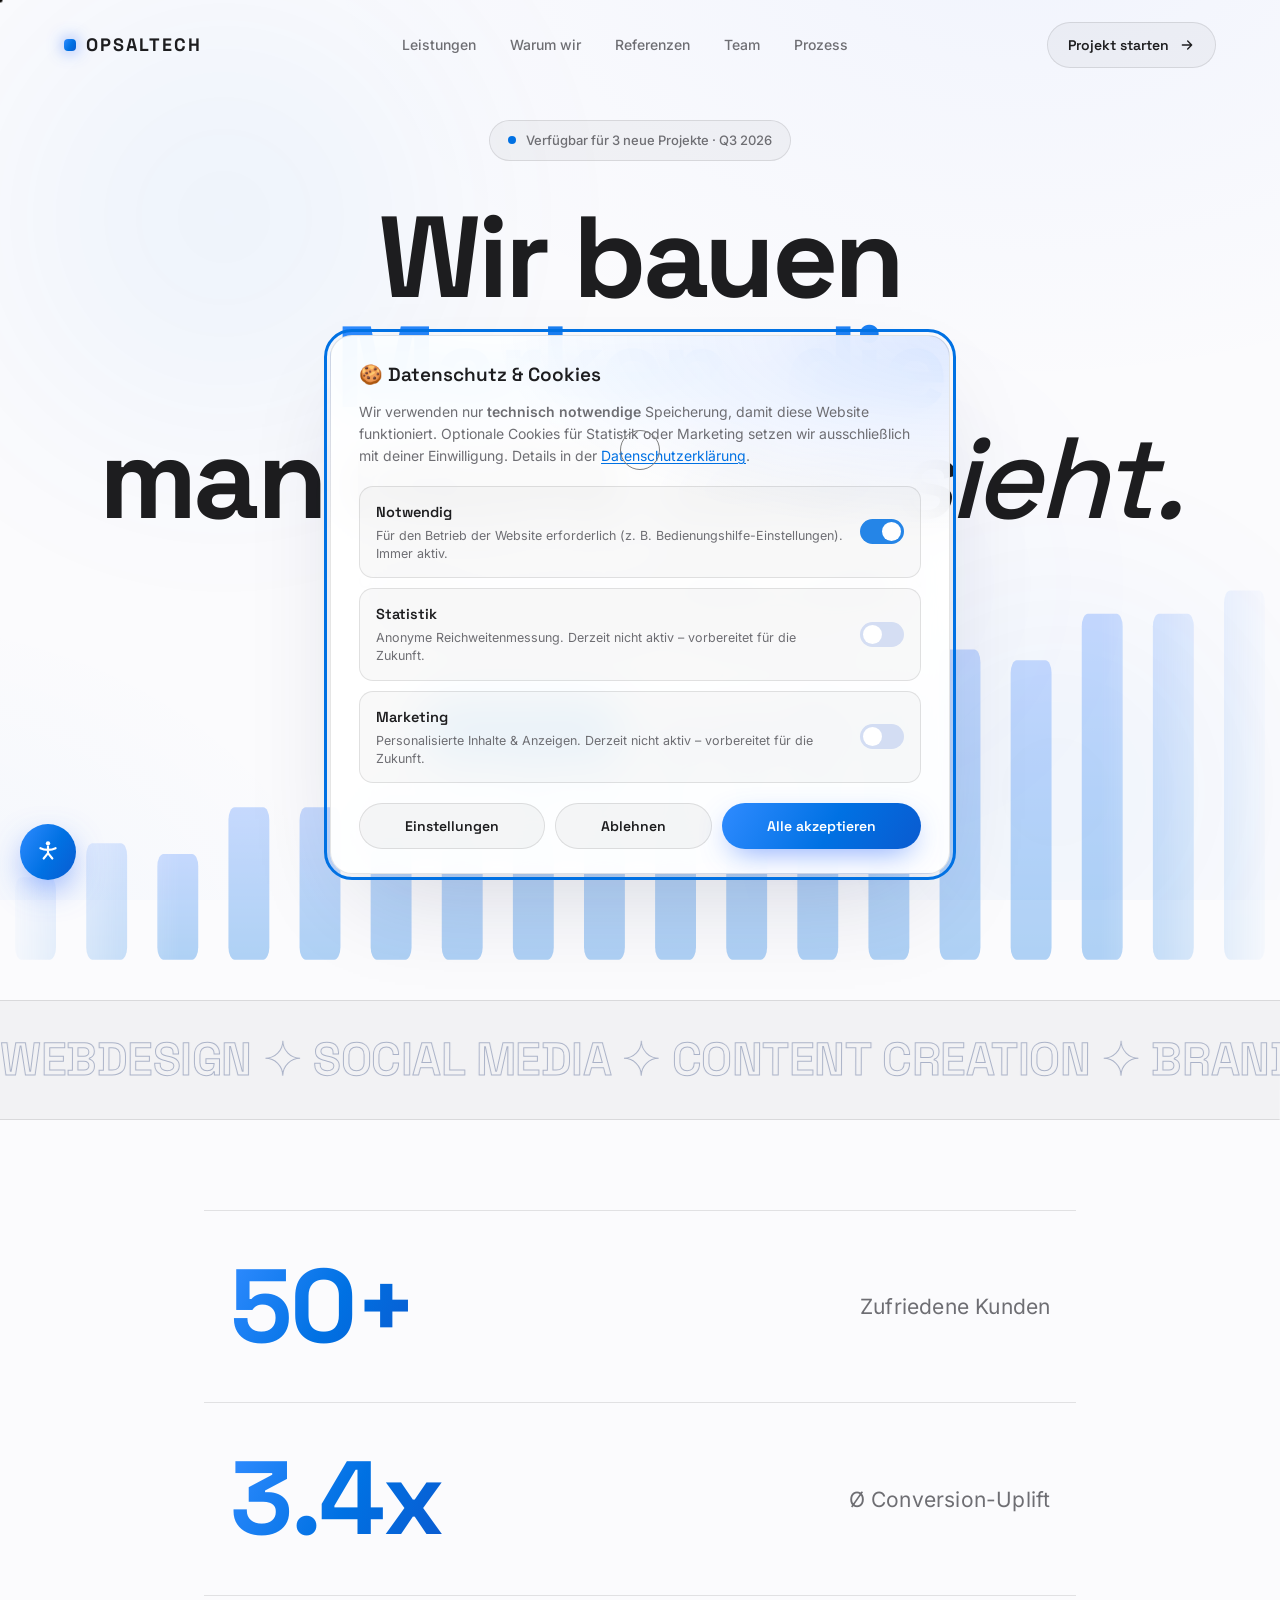
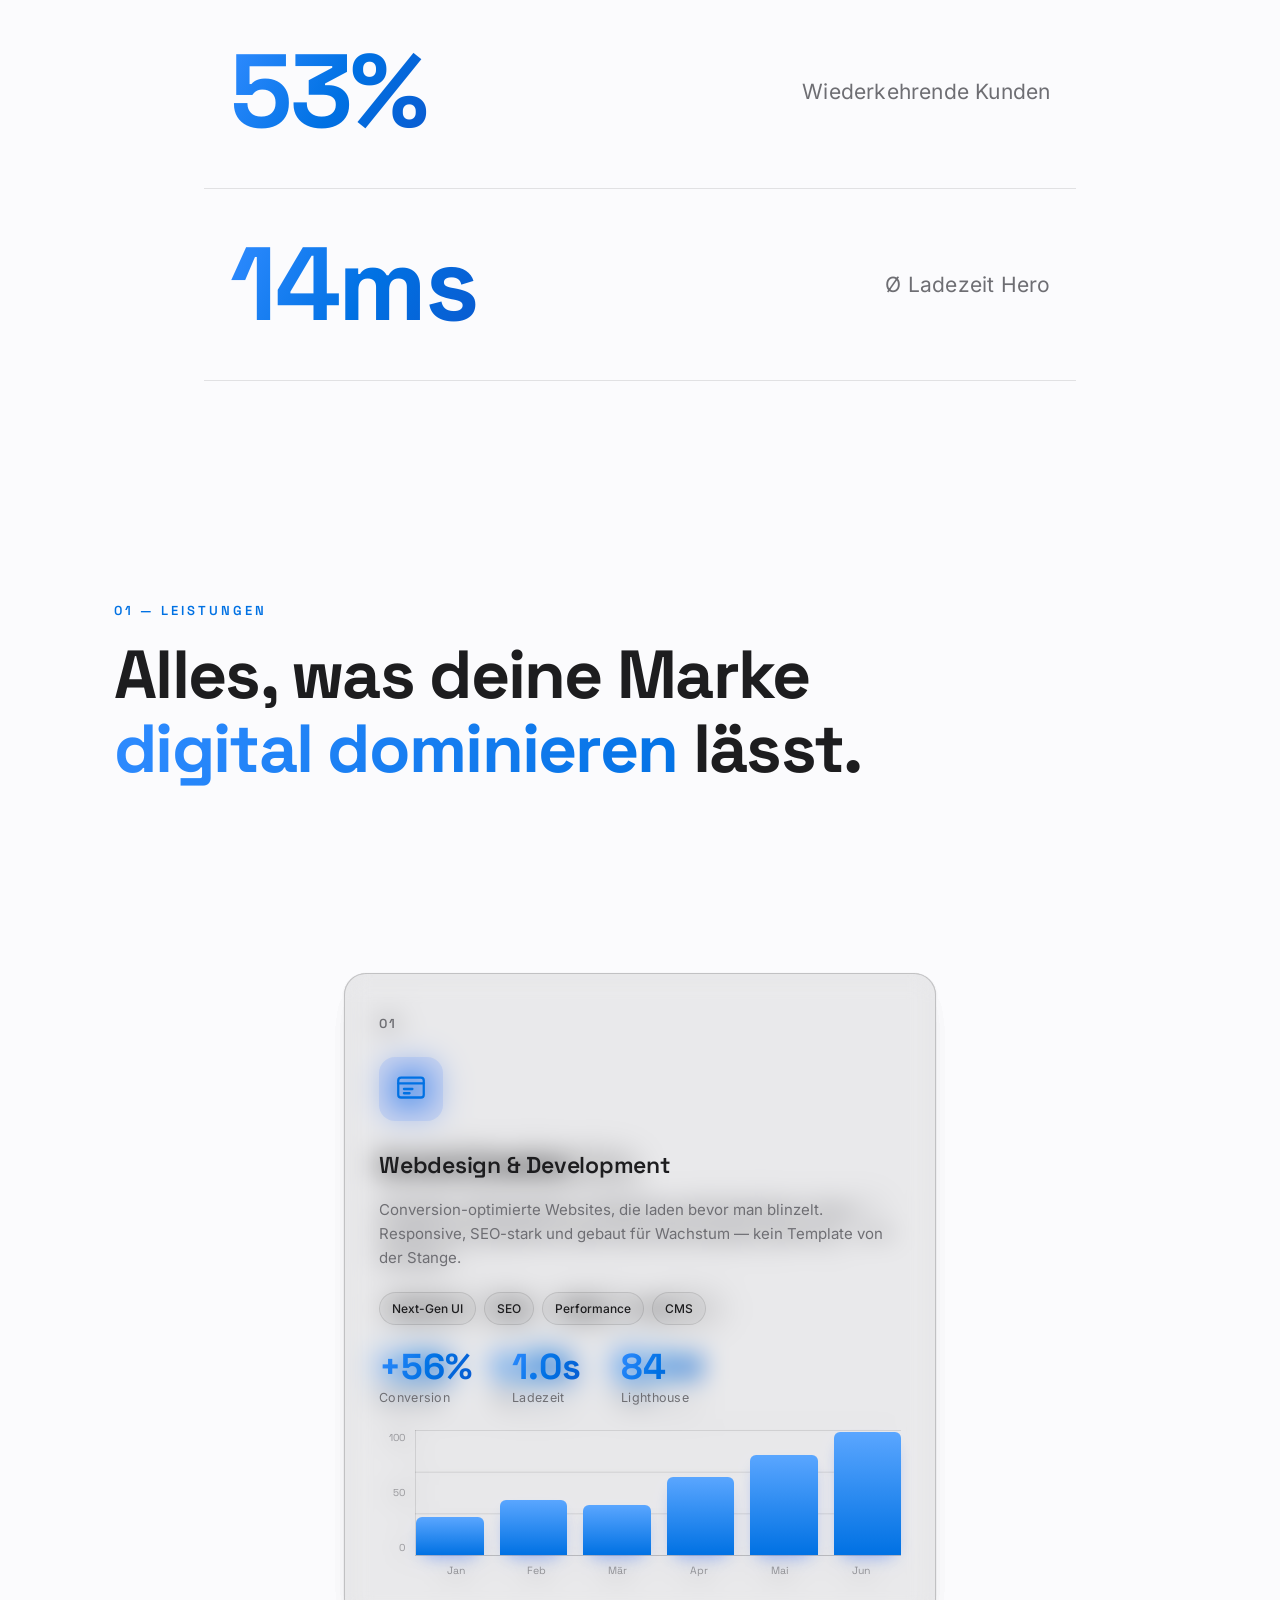
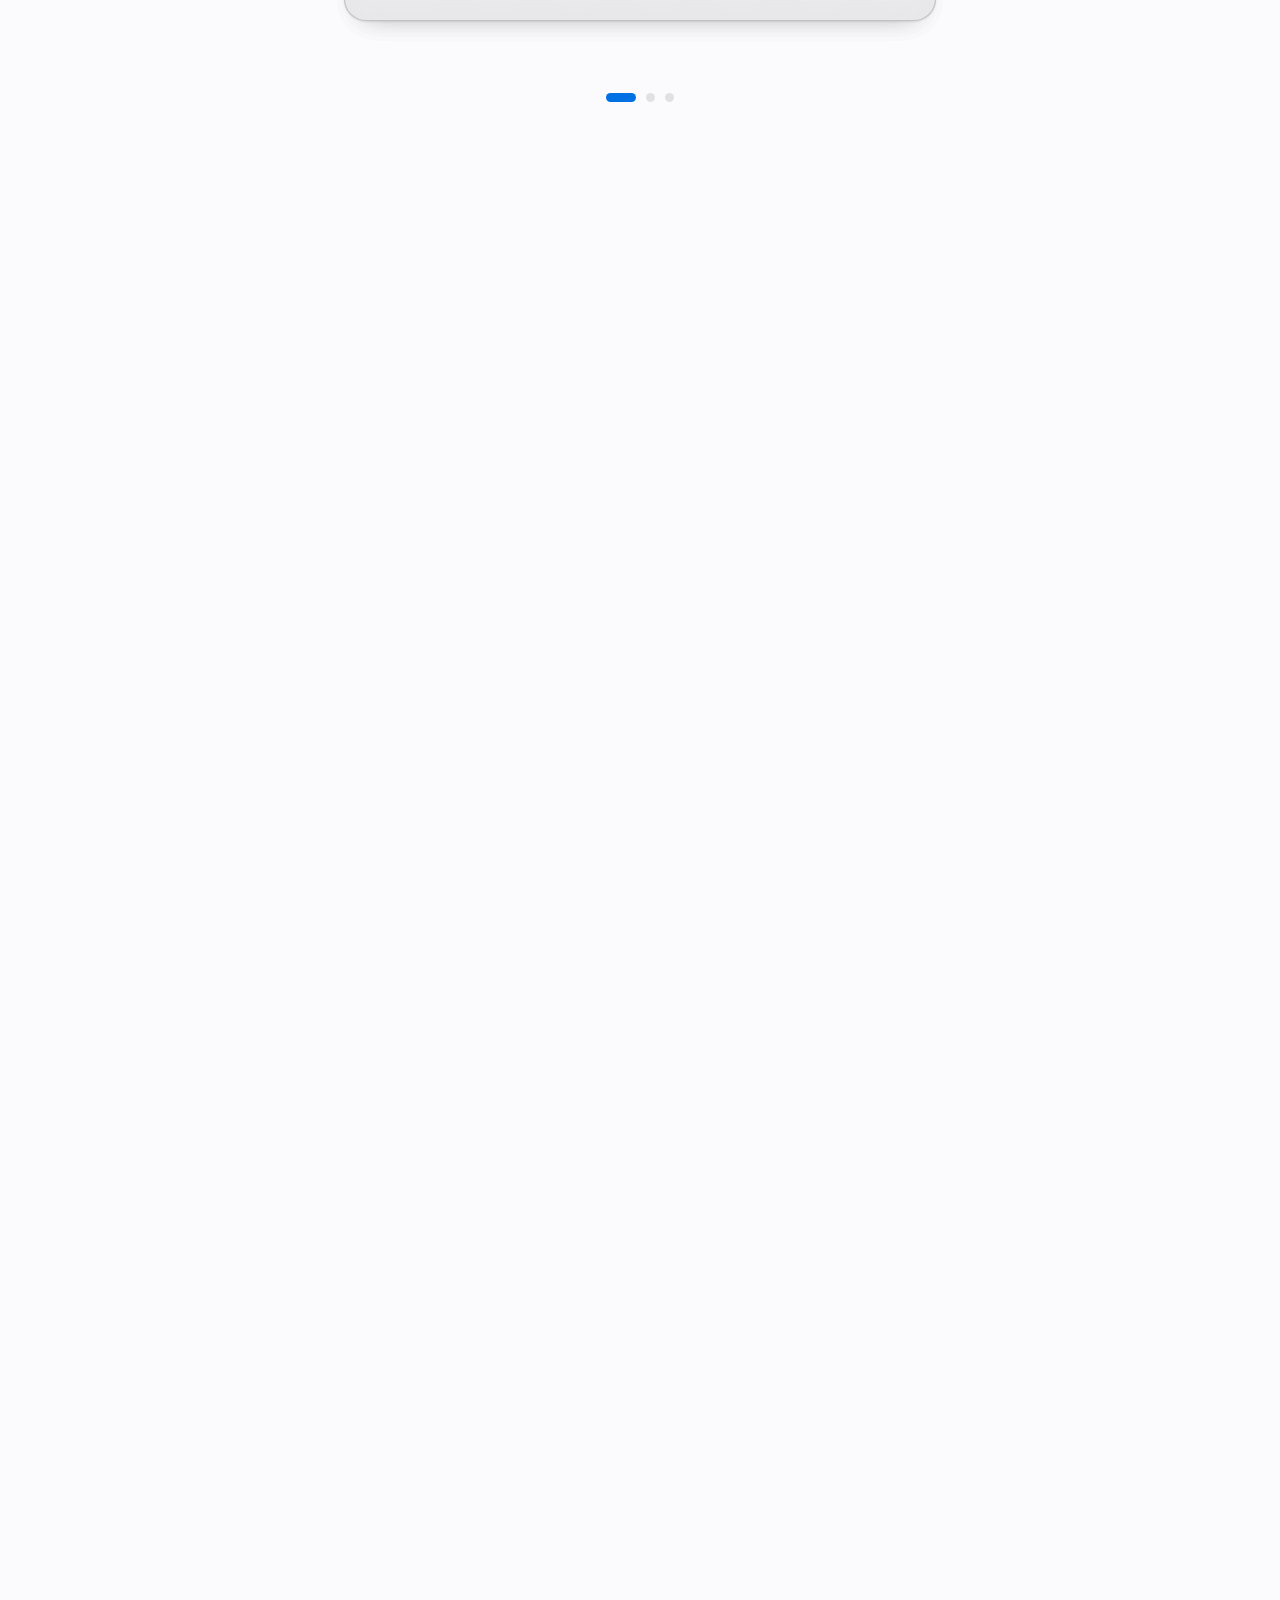
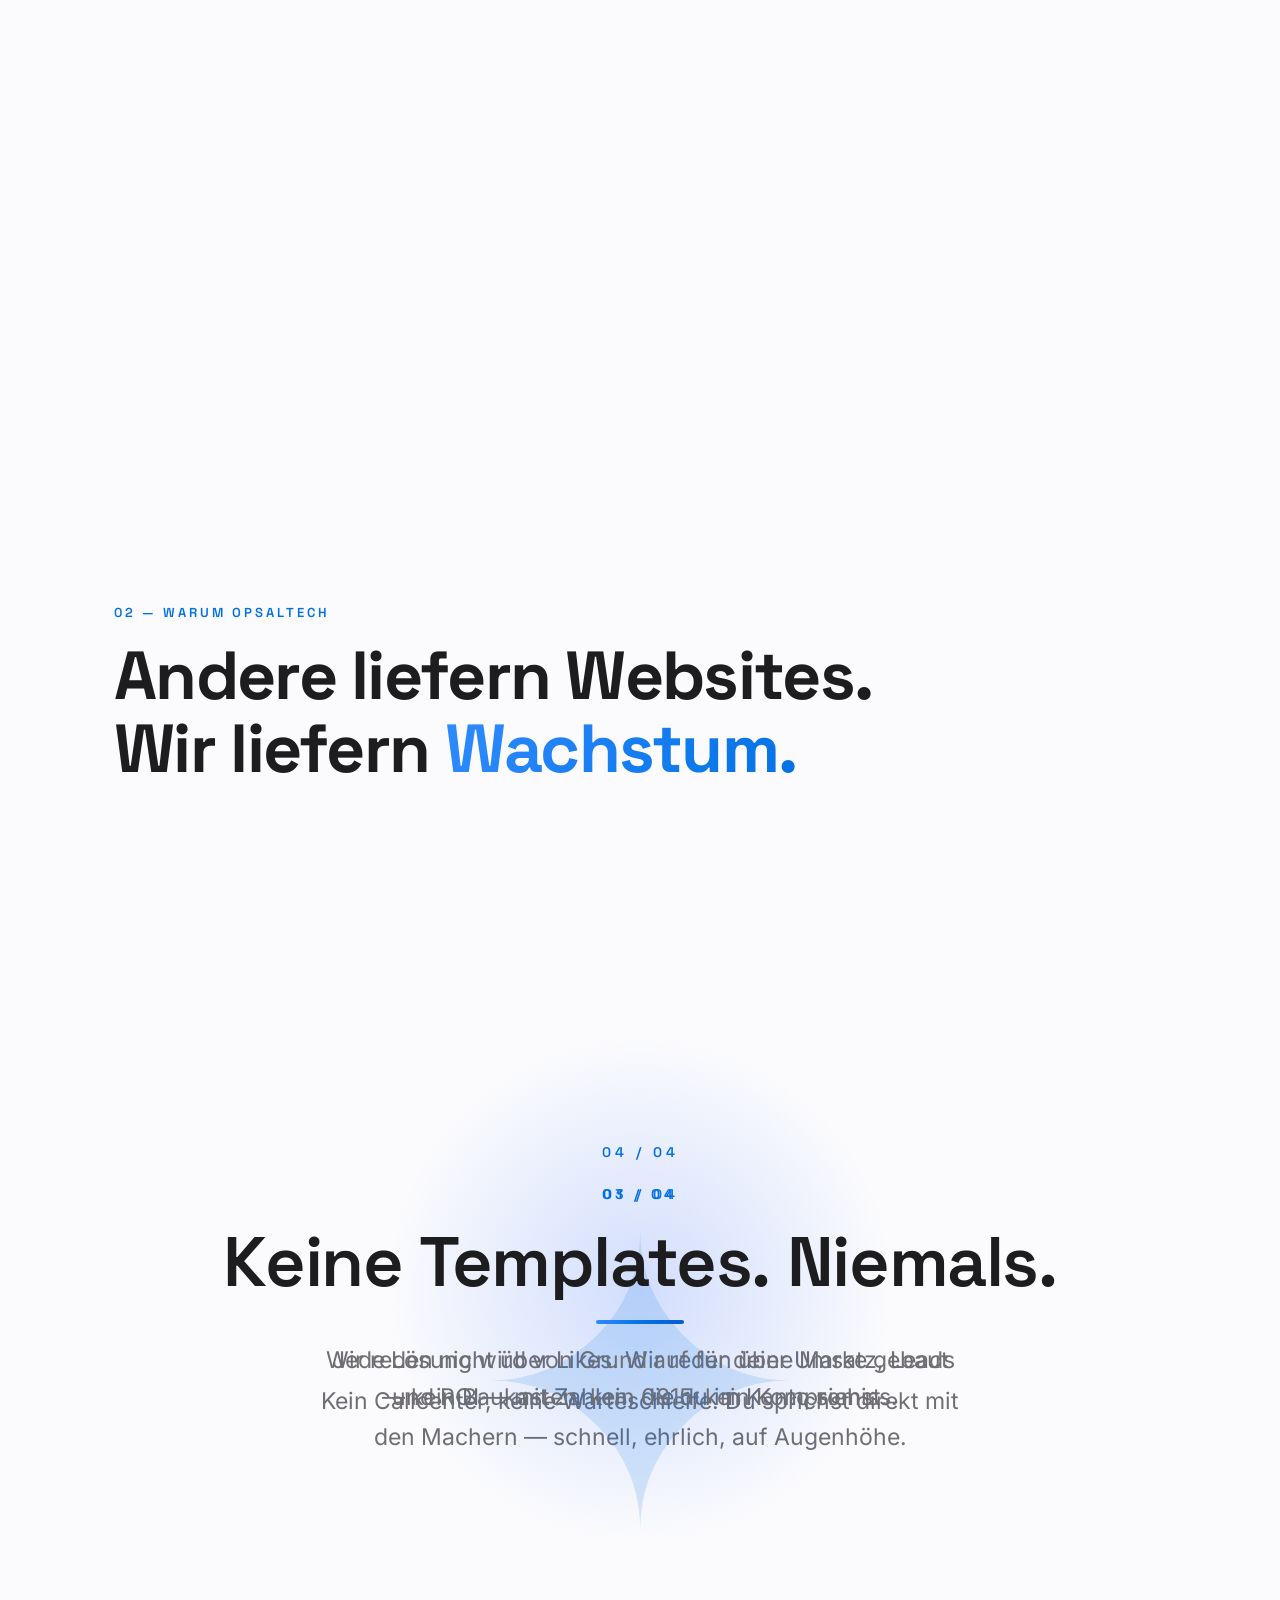
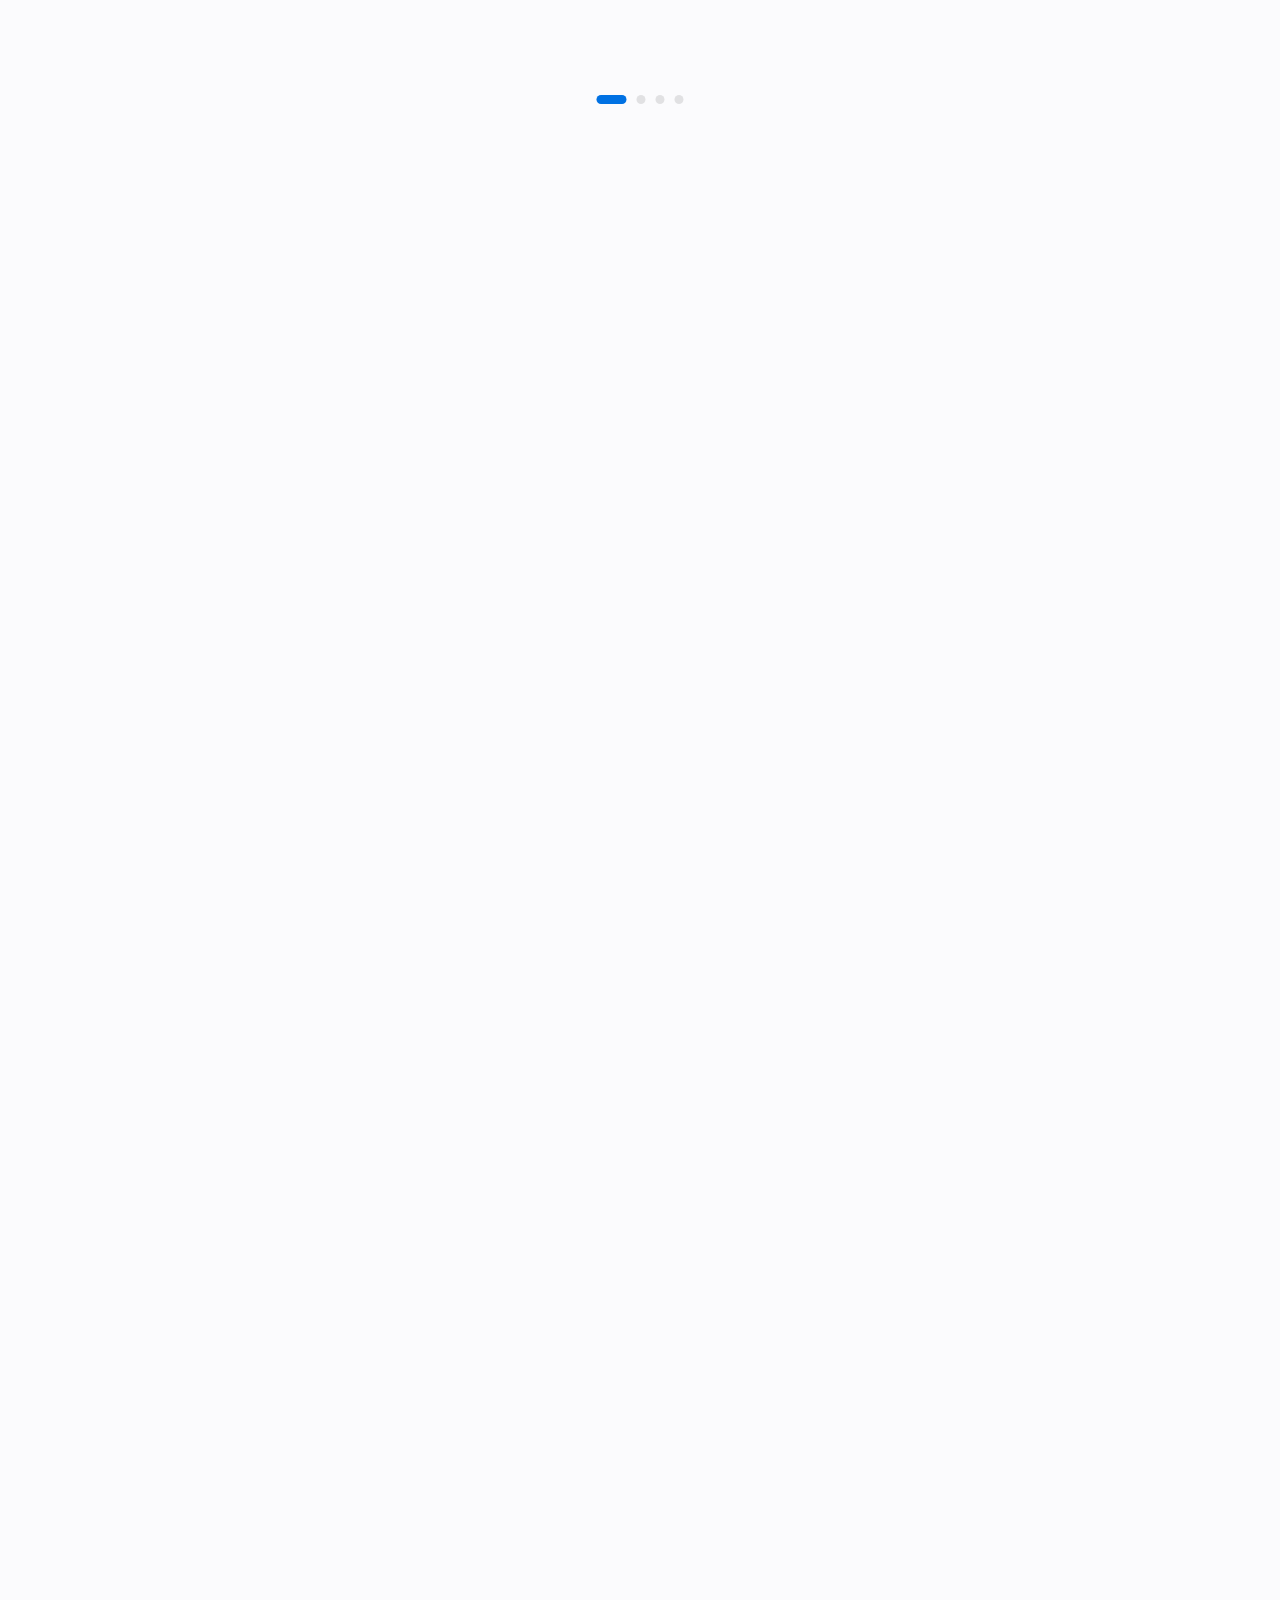
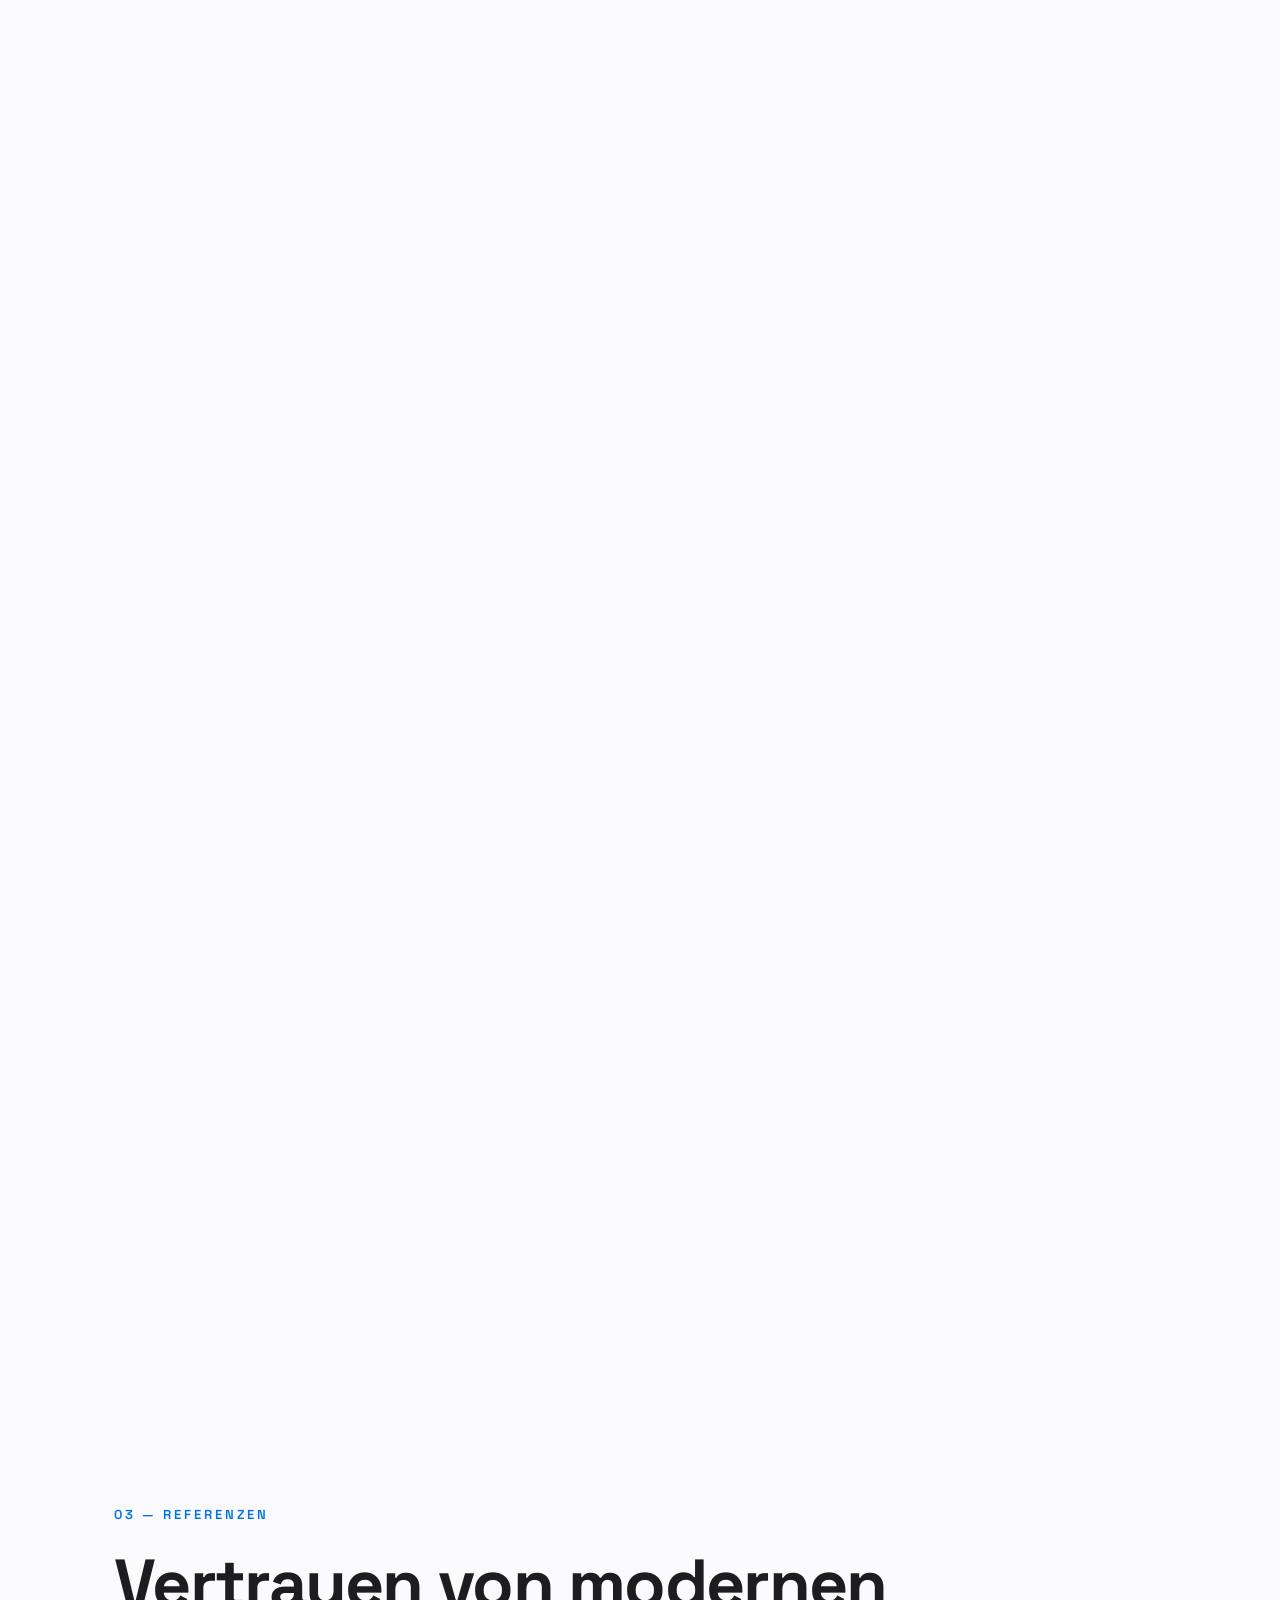
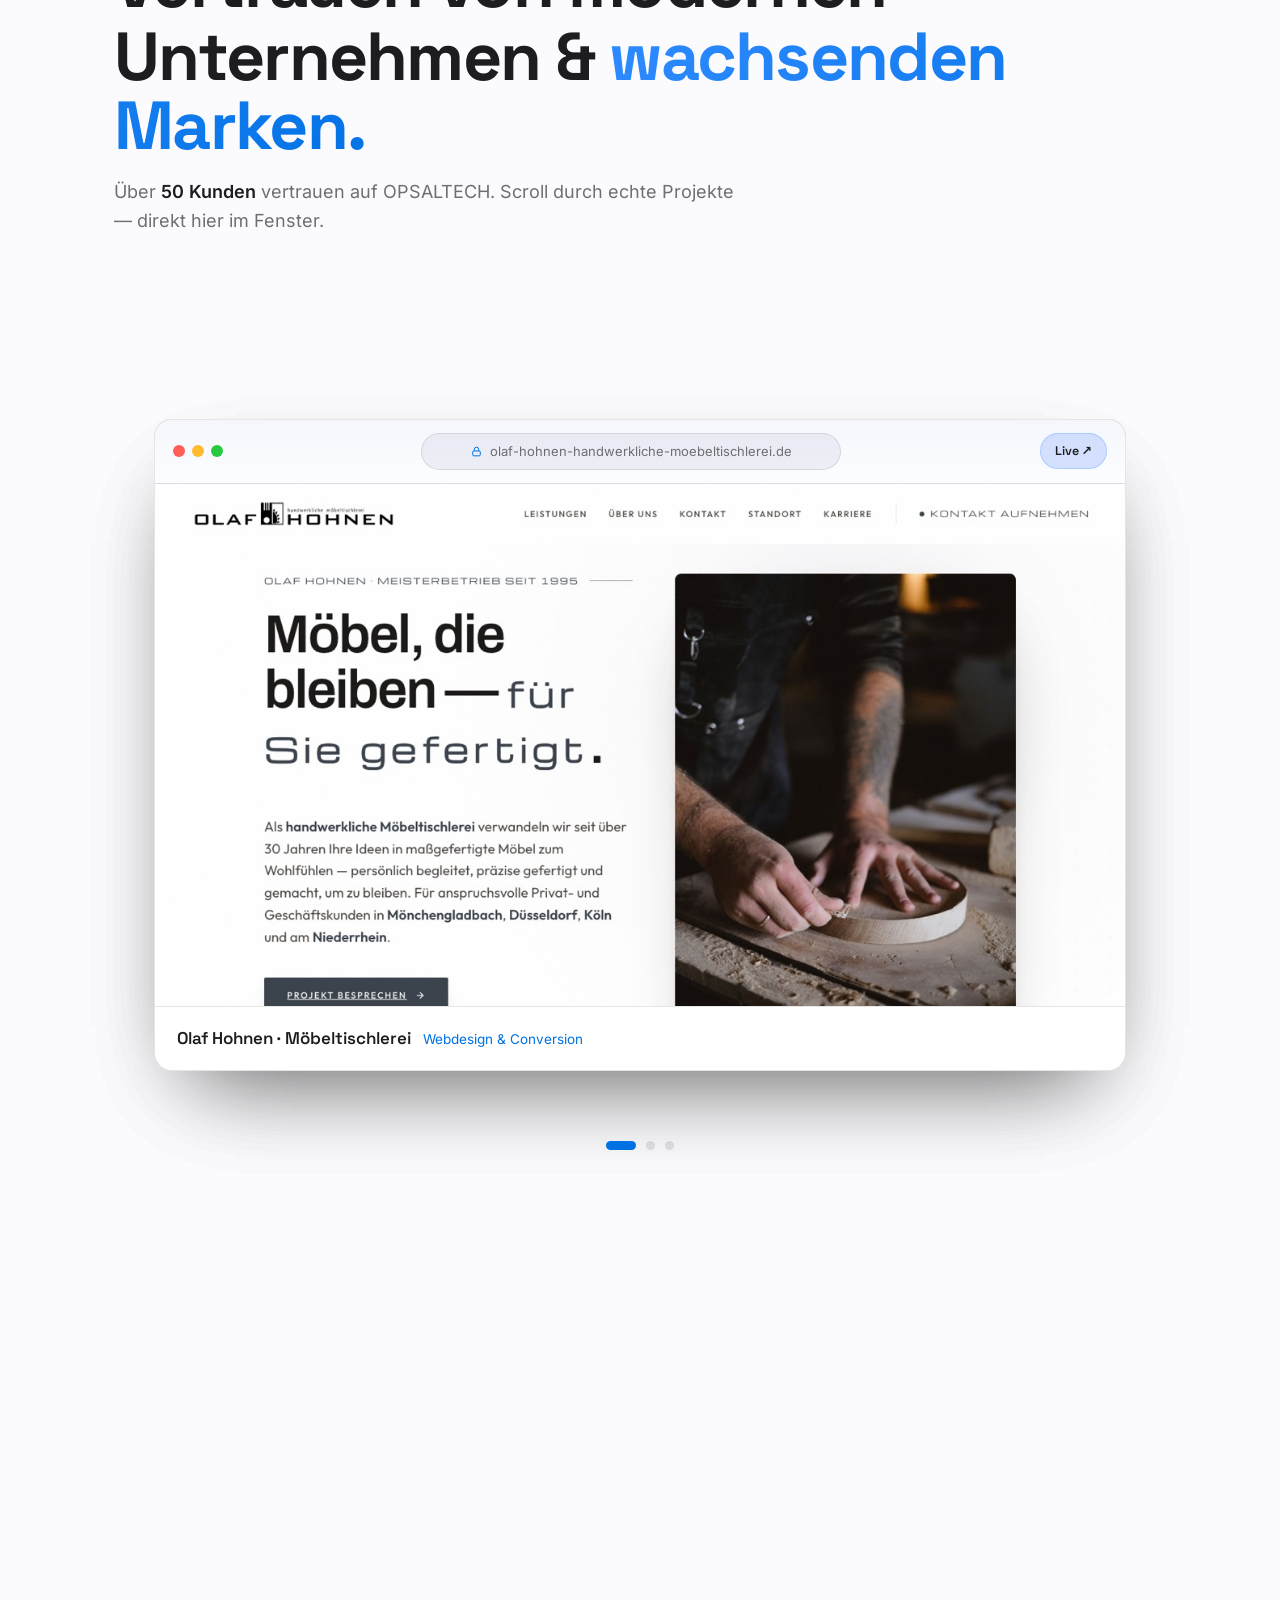
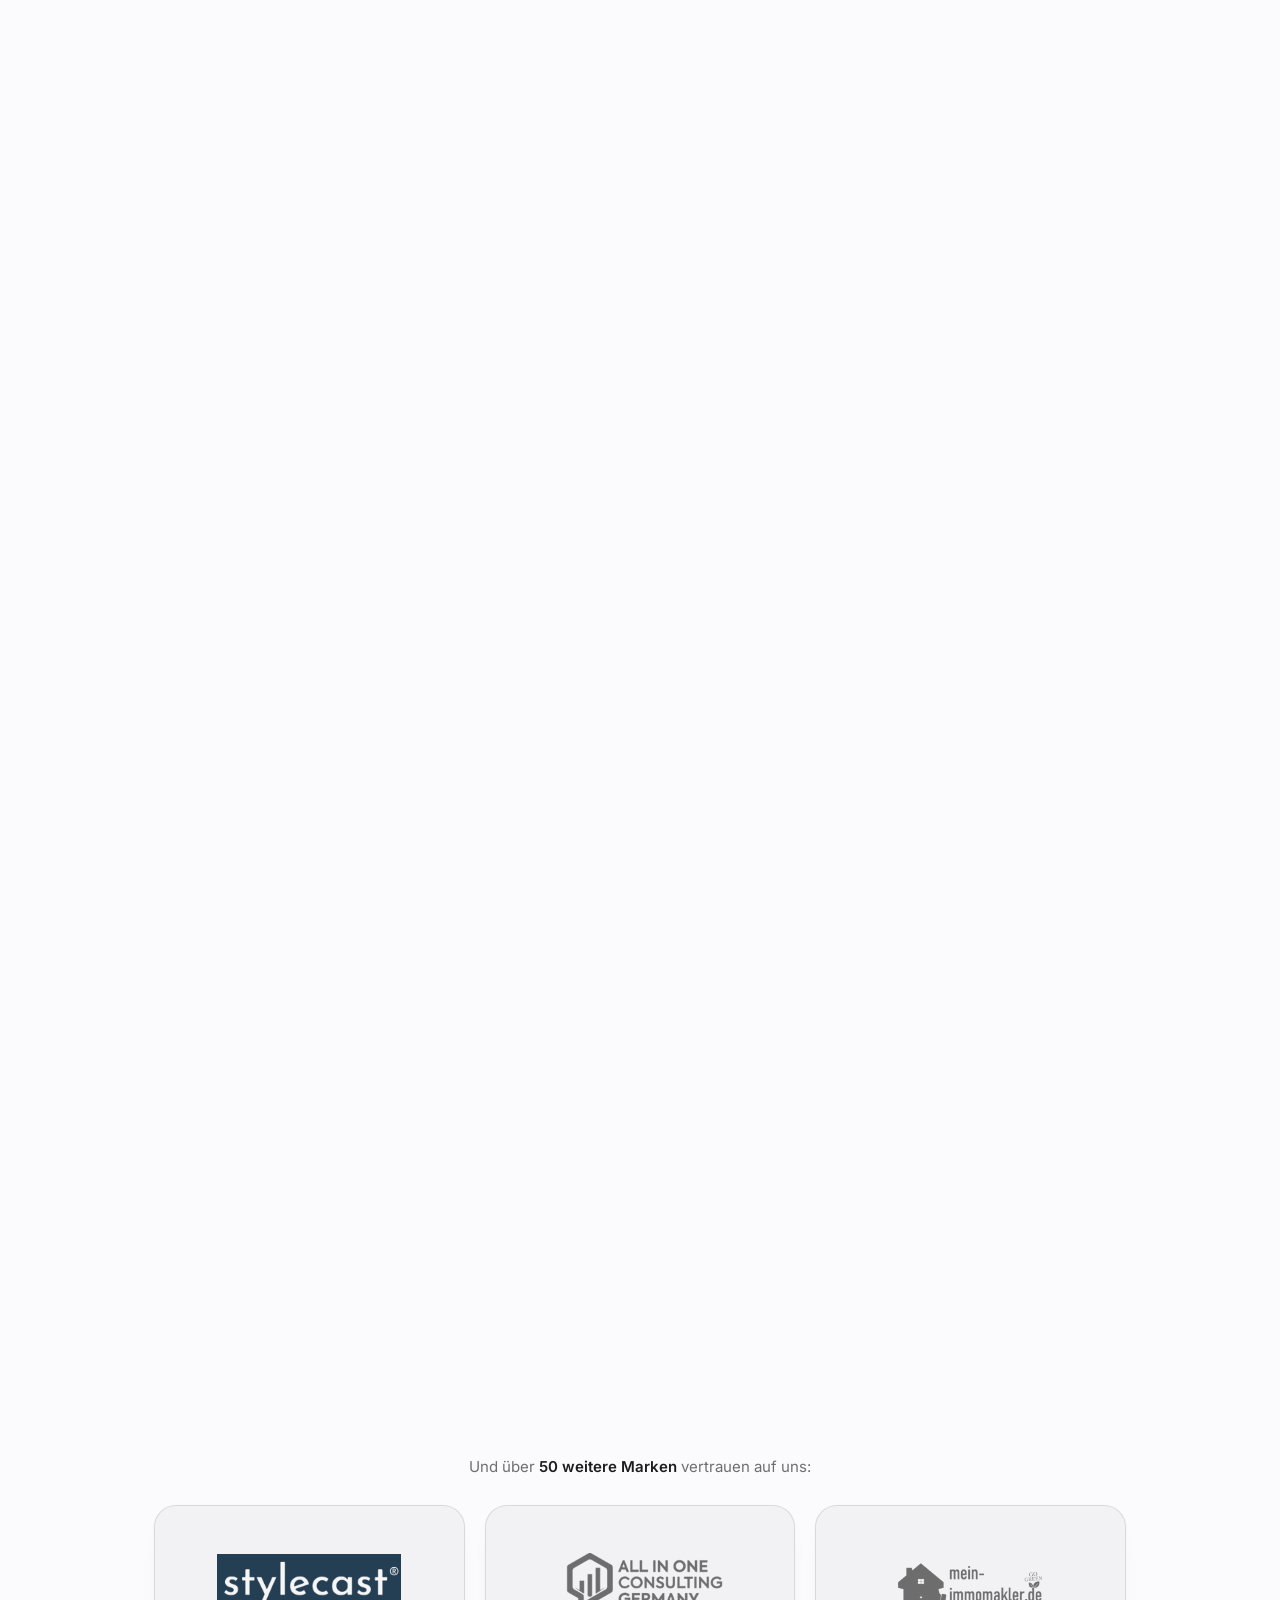
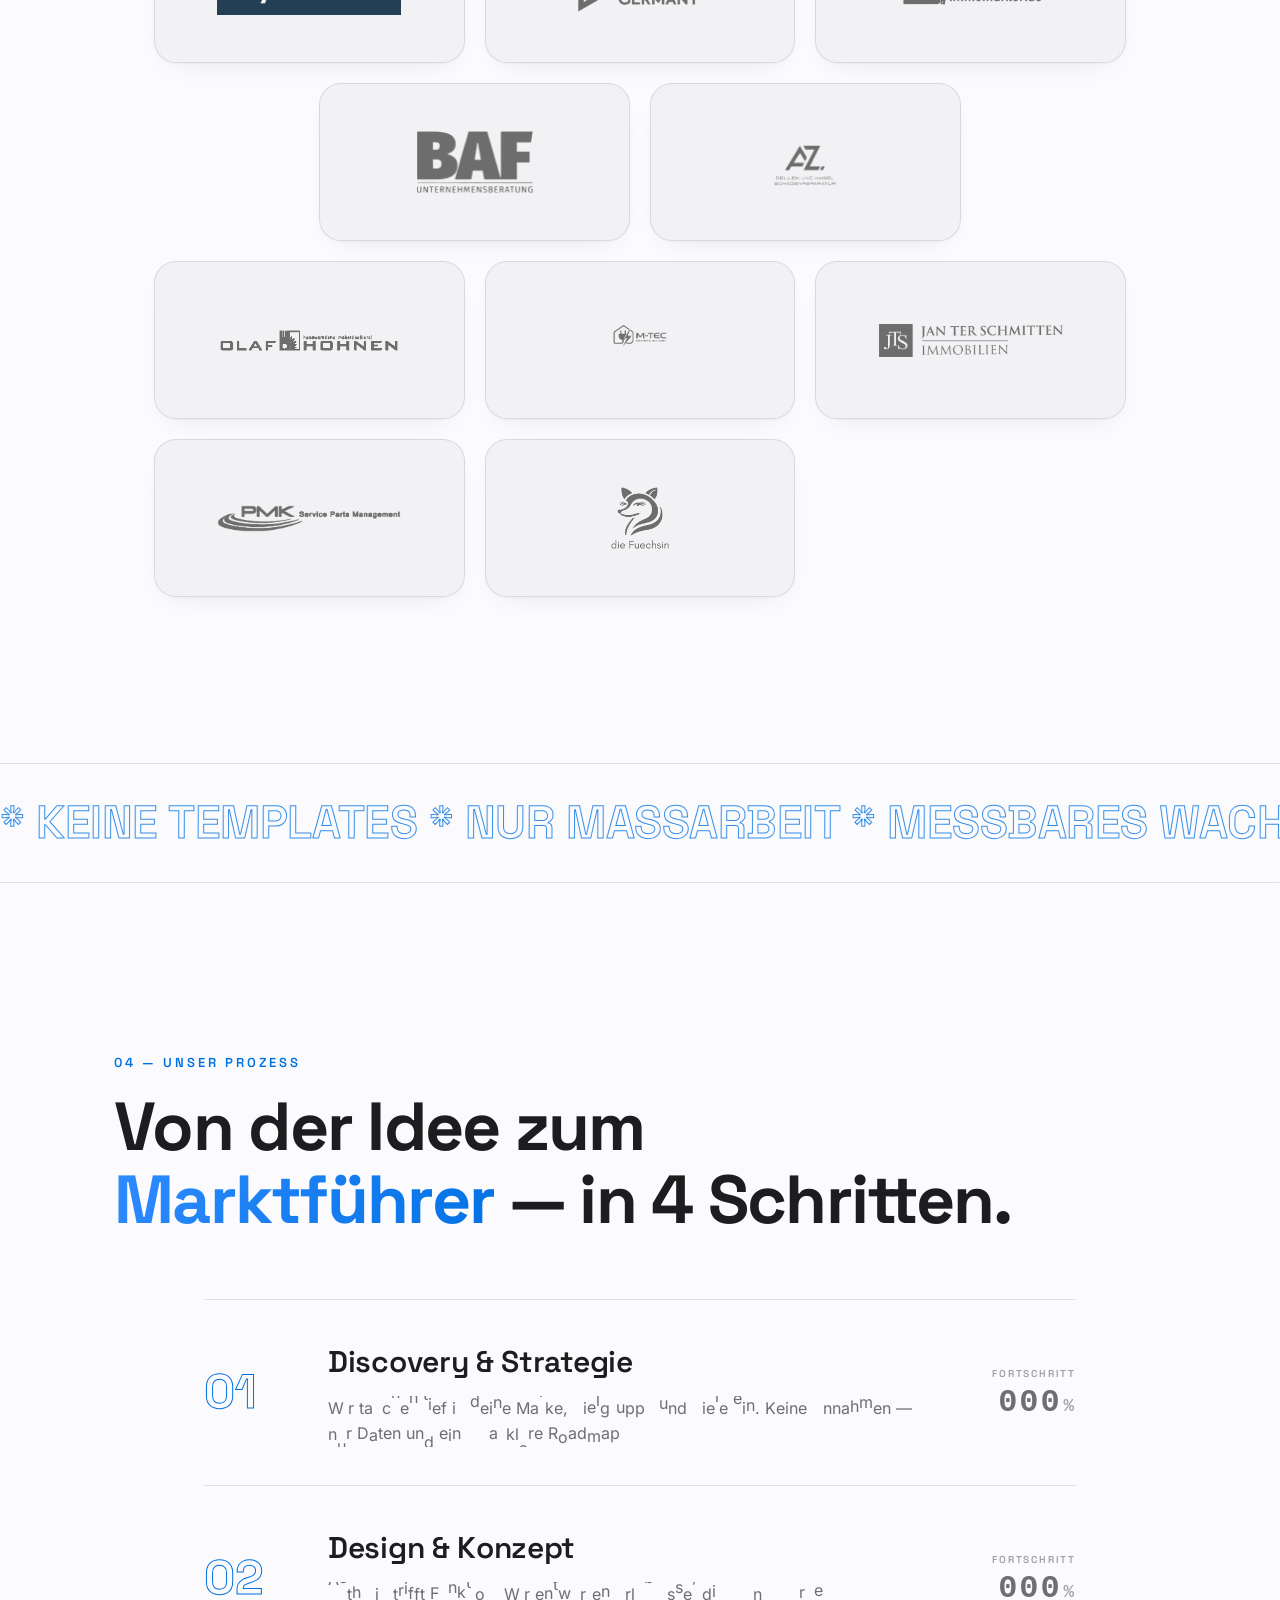
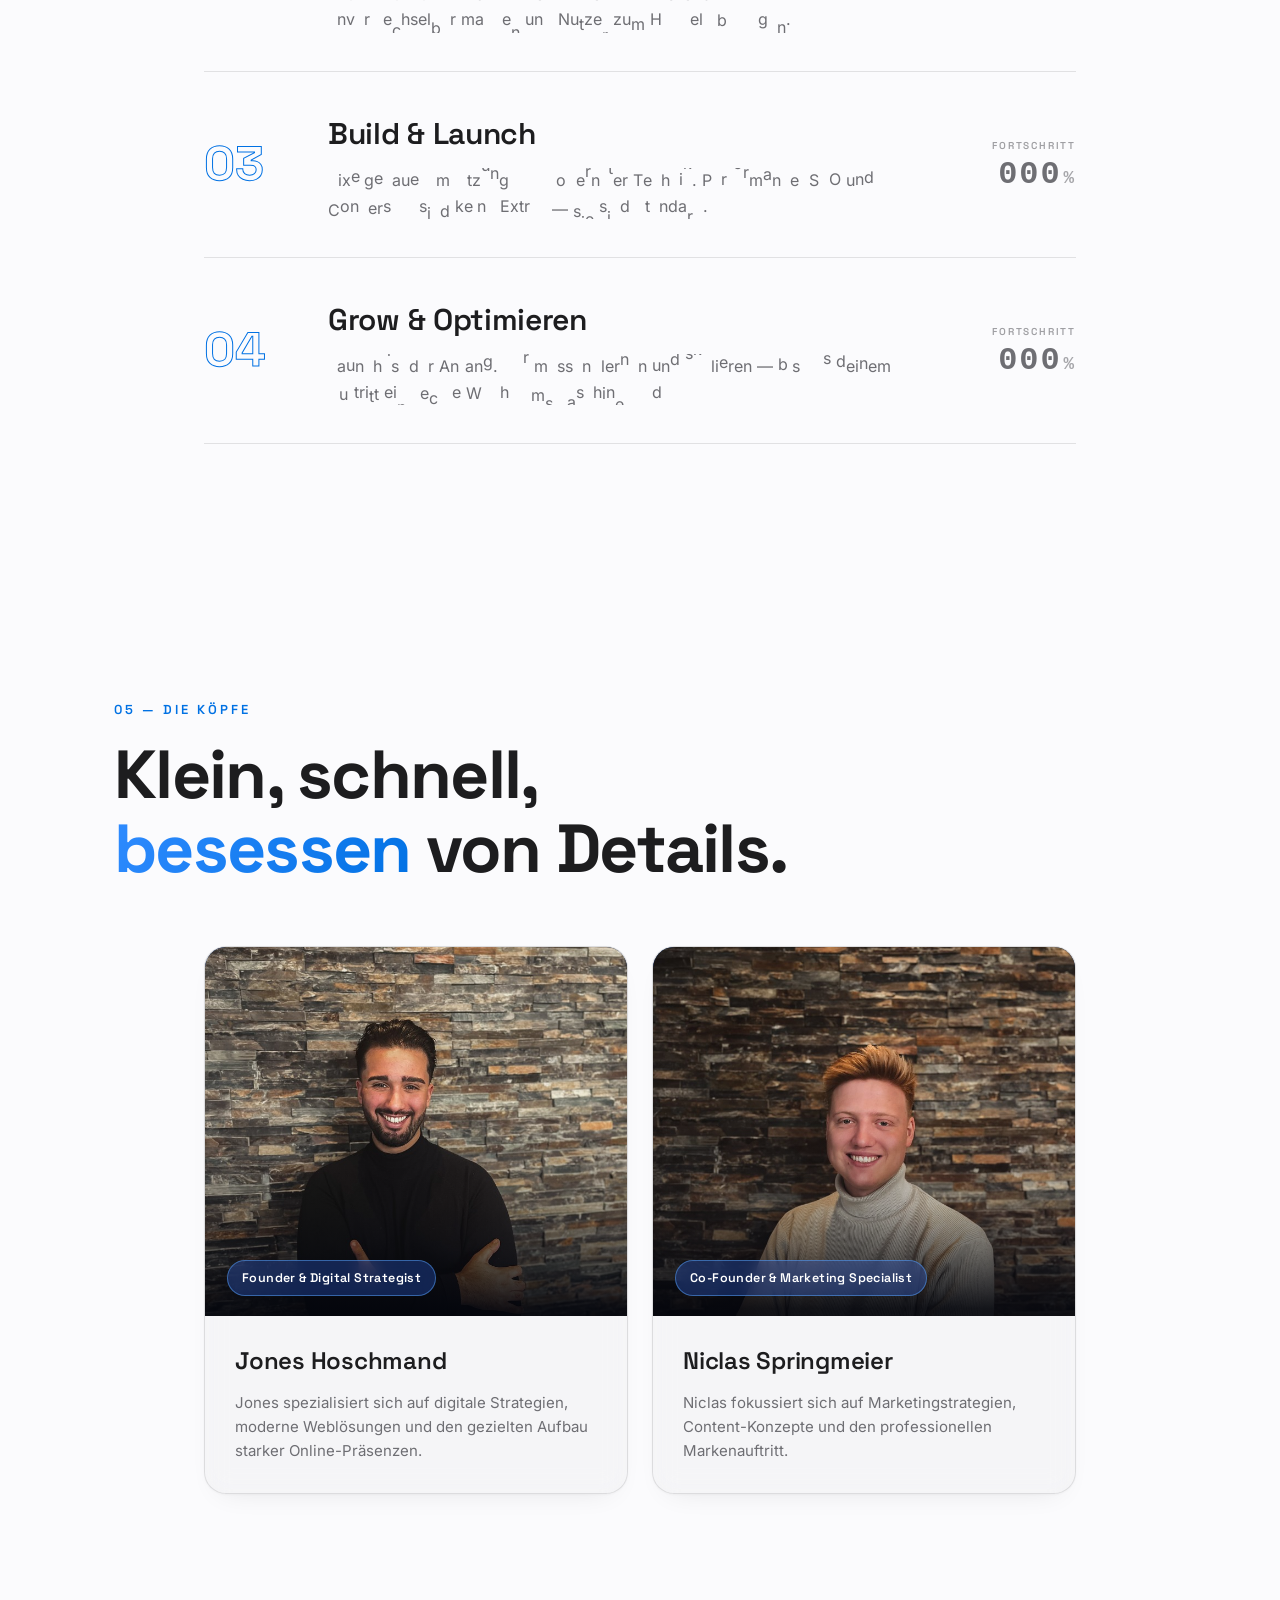
==== commit 67c78250: "Tone down services KPI numbers to credible values Replace the exaggerated performance stats with rea" ====
--- a/index.html
+++ b/index.html
@@ -39,7 +39,7 @@
 <link rel="preload" href="fonts/space-grotesk-700.woff2" as="font" type="font/woff2" crossorigin />
 <link rel="preload" href="fonts/inter-400.woff2" as="font" type="font/woff2" crossorigin />
 <link rel="stylesheet" href="fonts.css" />
-<link rel="stylesheet" href="styles.css?v=16" />
+<link rel="stylesheet" href="styles.css?v=17" />
 </head>
 <body>
 
@@ -214,9 +214,9 @@
       <ul class="card__tags"><li>Next-Gen UI</li><li>SEO</li><li>Performance</li><li>CMS</li></ul>
       <div class="card__analytics" aria-hidden="true">
         <div class="viz__kpis">
-          <div class="kpi"><b class="kpi__val" data-to="218" data-prefix="+" data-suffix="%">+0%</b><span class="kpi__k">Conversion</span></div>
-          <div class="kpi"><b class="kpi__val" data-to="0.9" data-decimals="1" data-suffix="s">0.0s</b><span class="kpi__k">Ladezeit</span></div>
-          <div class="kpi"><b class="kpi__val" data-to="100">0</b><span class="kpi__k">Lighthouse</span></div>
+          <div class="kpi"><b class="kpi__val" data-to="64" data-prefix="+" data-suffix="%">+0%</b><span class="kpi__k">Conversion</span></div>
+          <div class="kpi"><b class="kpi__val" data-to="1.2" data-decimals="1" data-suffix="s">0.0s</b><span class="kpi__k">Ladezeit</span></div>
+          <div class="kpi"><b class="kpi__val" data-to="96">0</b><span class="kpi__k">Lighthouse</span></div>
         </div>
         <div class="viz__chart">
           <div class="viz__yaxis"><span>100</span><span>50</span><span>0</span></div>
@@ -244,9 +244,9 @@
       <ul class="card__tags"><li>Strategie</li><li>Paid Ads</li><li>Community</li><li>Analytics</li></ul>
       <div class="card__analytics" aria-hidden="true">
         <div class="viz__kpis">
-          <div class="kpi"><b class="kpi__val" data-to="4.7" data-decimals="1" data-suffix="×">0.0×</b><span class="kpi__k">Reichweite</span></div>
-          <div class="kpi"><b class="kpi__val" data-to="312" data-prefix="+" data-suffix="%">+0%</b><span class="kpi__k">Engagement</span></div>
-          <div class="kpi"><b class="kpi__val" data-to="1.2" data-decimals="1" data-suffix="M">0.0M</b><span class="kpi__k">Impressionen</span></div>
+          <div class="kpi"><b class="kpi__val" data-to="2.3" data-decimals="1" data-suffix="×">0.0×</b><span class="kpi__k">Reichweite</span></div>
+          <div class="kpi"><b class="kpi__val" data-to="85" data-prefix="+" data-suffix="%">+0%</b><span class="kpi__k">Engagement</span></div>
+          <div class="kpi"><b class="kpi__val" data-to="480" data-suffix="K">0K</b><span class="kpi__k">Impressionen</span></div>
         </div>
         <div class="viz__chart">
           <div class="viz__yaxis"><span>100</span><span>50</span><span>0</span></div>
@@ -274,9 +274,9 @@
       <ul class="card__tags"><li>Foto &amp; Video</li><li>Copy</li><li>Motion</li><li>Grafik</li></ul>
       <div class="card__analytics" aria-hidden="true">
         <div class="viz__kpis">
-          <div class="kpi"><b class="kpi__val" data-to="156" data-prefix="+" data-suffix="%">+0%</b><span class="kpi__k">Watchtime</span></div>
-          <div class="kpi"><b class="kpi__val" data-to="8.4" data-decimals="1" data-suffix="%">0.0%</b><span class="kpi__k">CTR</span></div>
-          <div class="kpi"><b class="kpi__val" data-to="4.1" data-decimals="1" data-suffix="M">0.0M</b><span class="kpi__k">Views</span></div>
+          <div class="kpi"><b class="kpi__val" data-to="72" data-prefix="+" data-suffix="%">+0%</b><span class="kpi__k">Watchtime</span></div>
+          <div class="kpi"><b class="kpi__val" data-to="4.6" data-decimals="1" data-suffix="%">0.0%</b><span class="kpi__k">CTR</span></div>
+          <div class="kpi"><b class="kpi__val" data-to="1.3" data-decimals="1" data-suffix="M">0.0M</b><span class="kpi__k">Views</span></div>
         </div>
         <div class="viz__chart">
           <div class="viz__yaxis"><span>100</span><span>50</span><span>0</span></div>
@@ -851,7 +851,7 @@
 }
 </script>
 
-<script src="script.js?v=16"></script>
-<script type="module" src="js/process-kinetic.js?v=16"></script>
+<script src="script.js?v=17"></script>
+<script type="module" src="js/process-kinetic.js?v=17"></script>
 </body>
 </html>
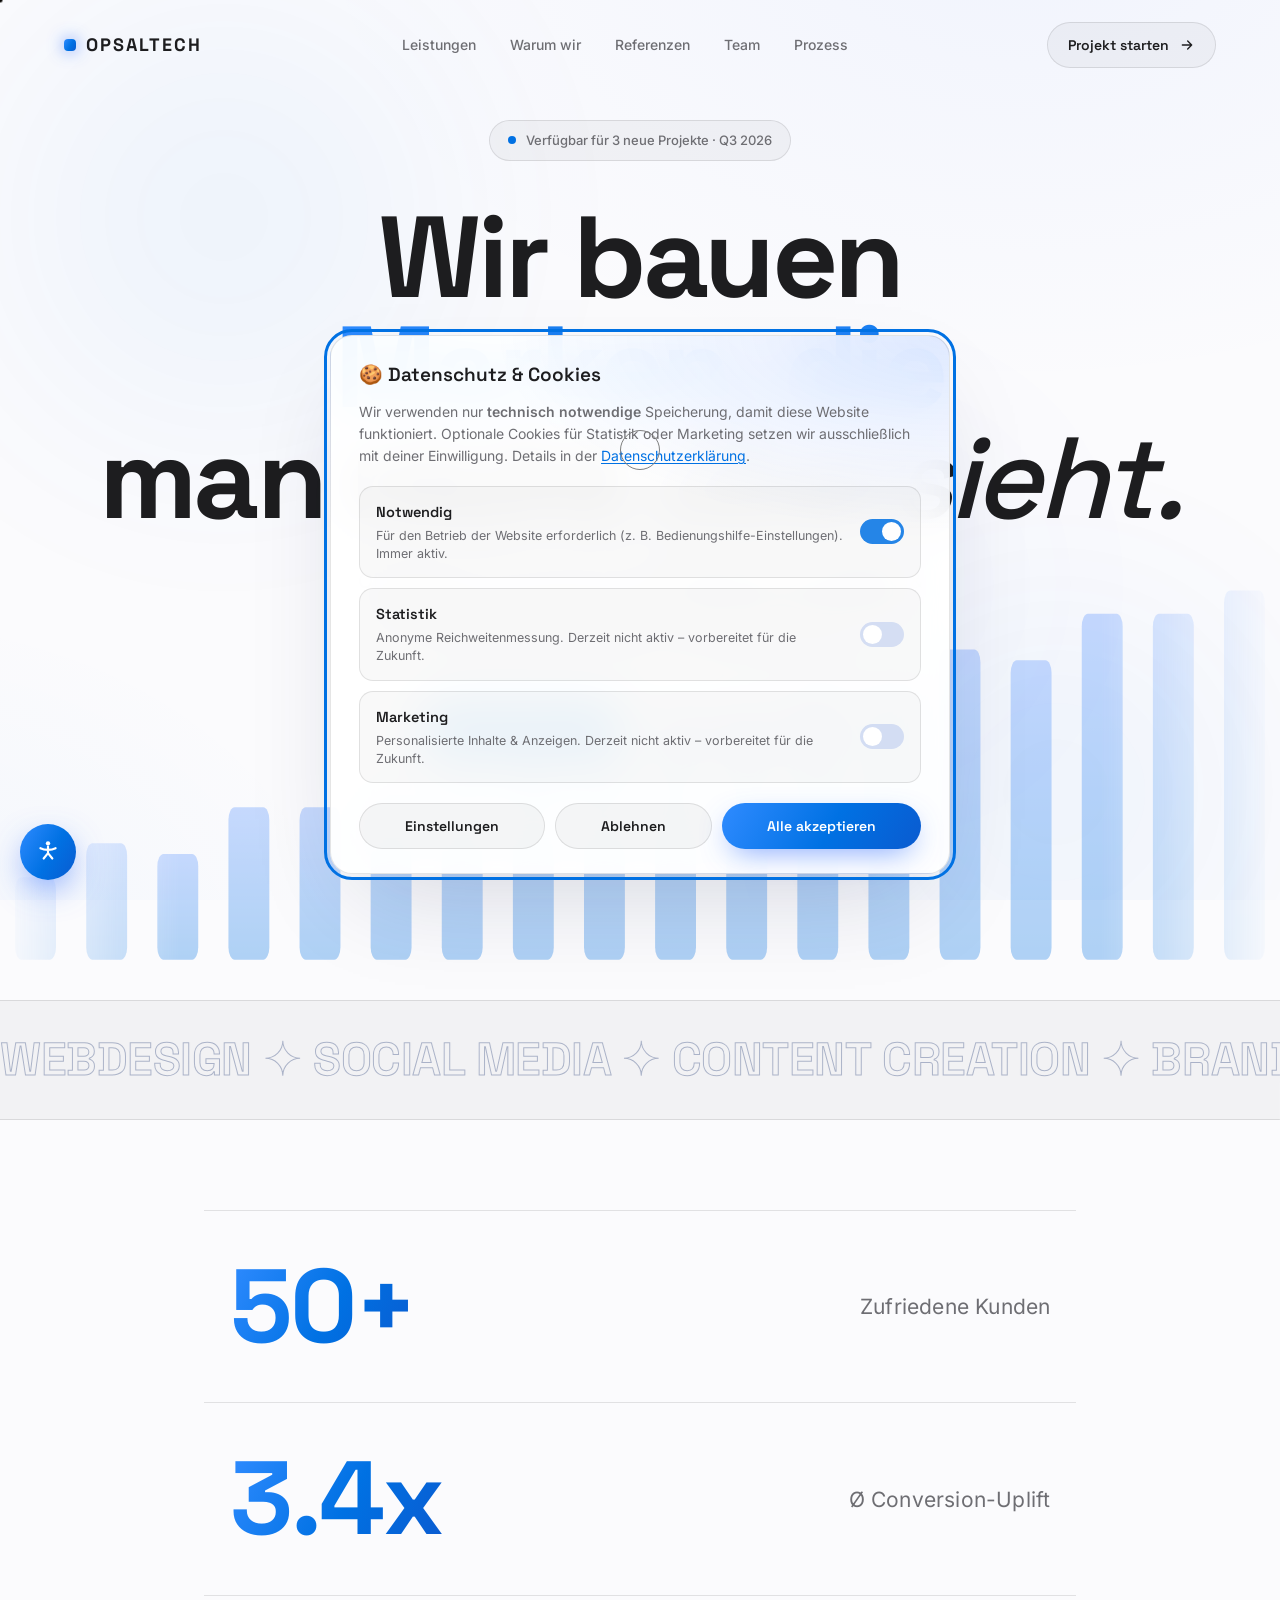
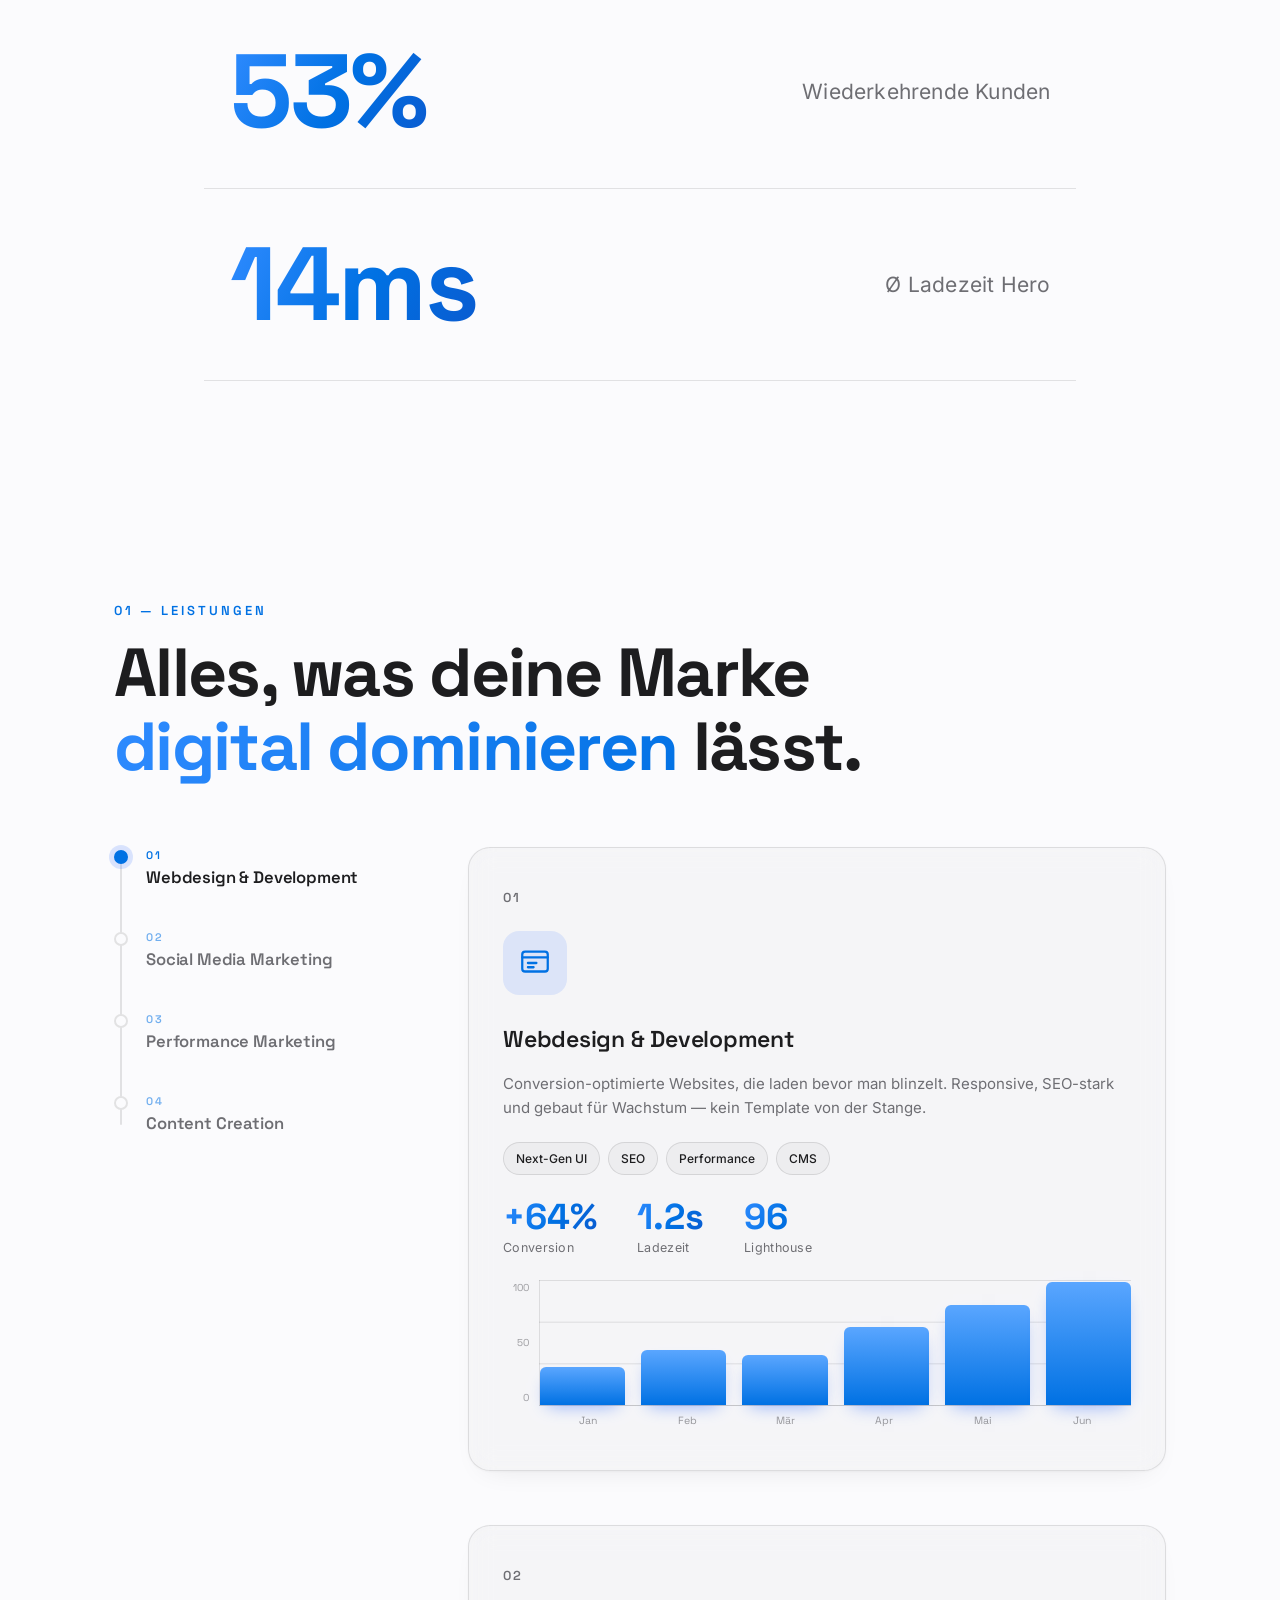
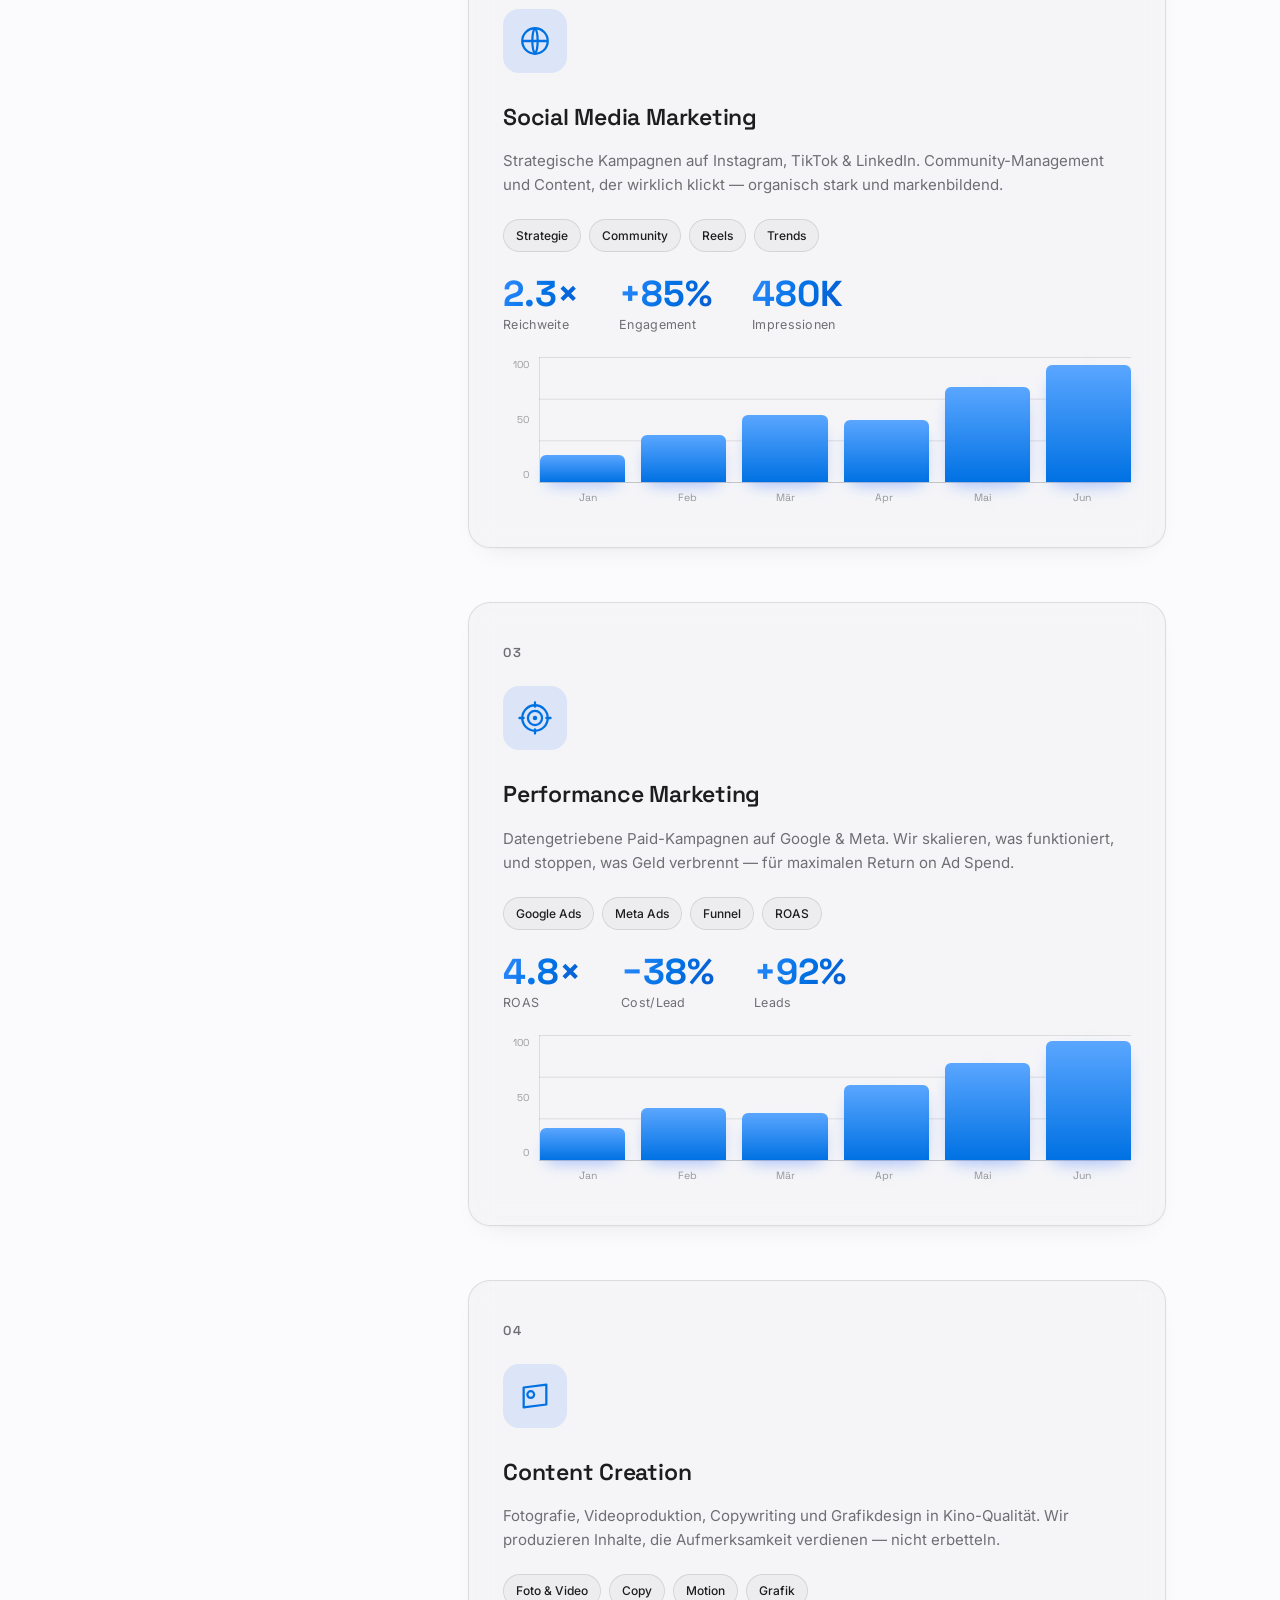
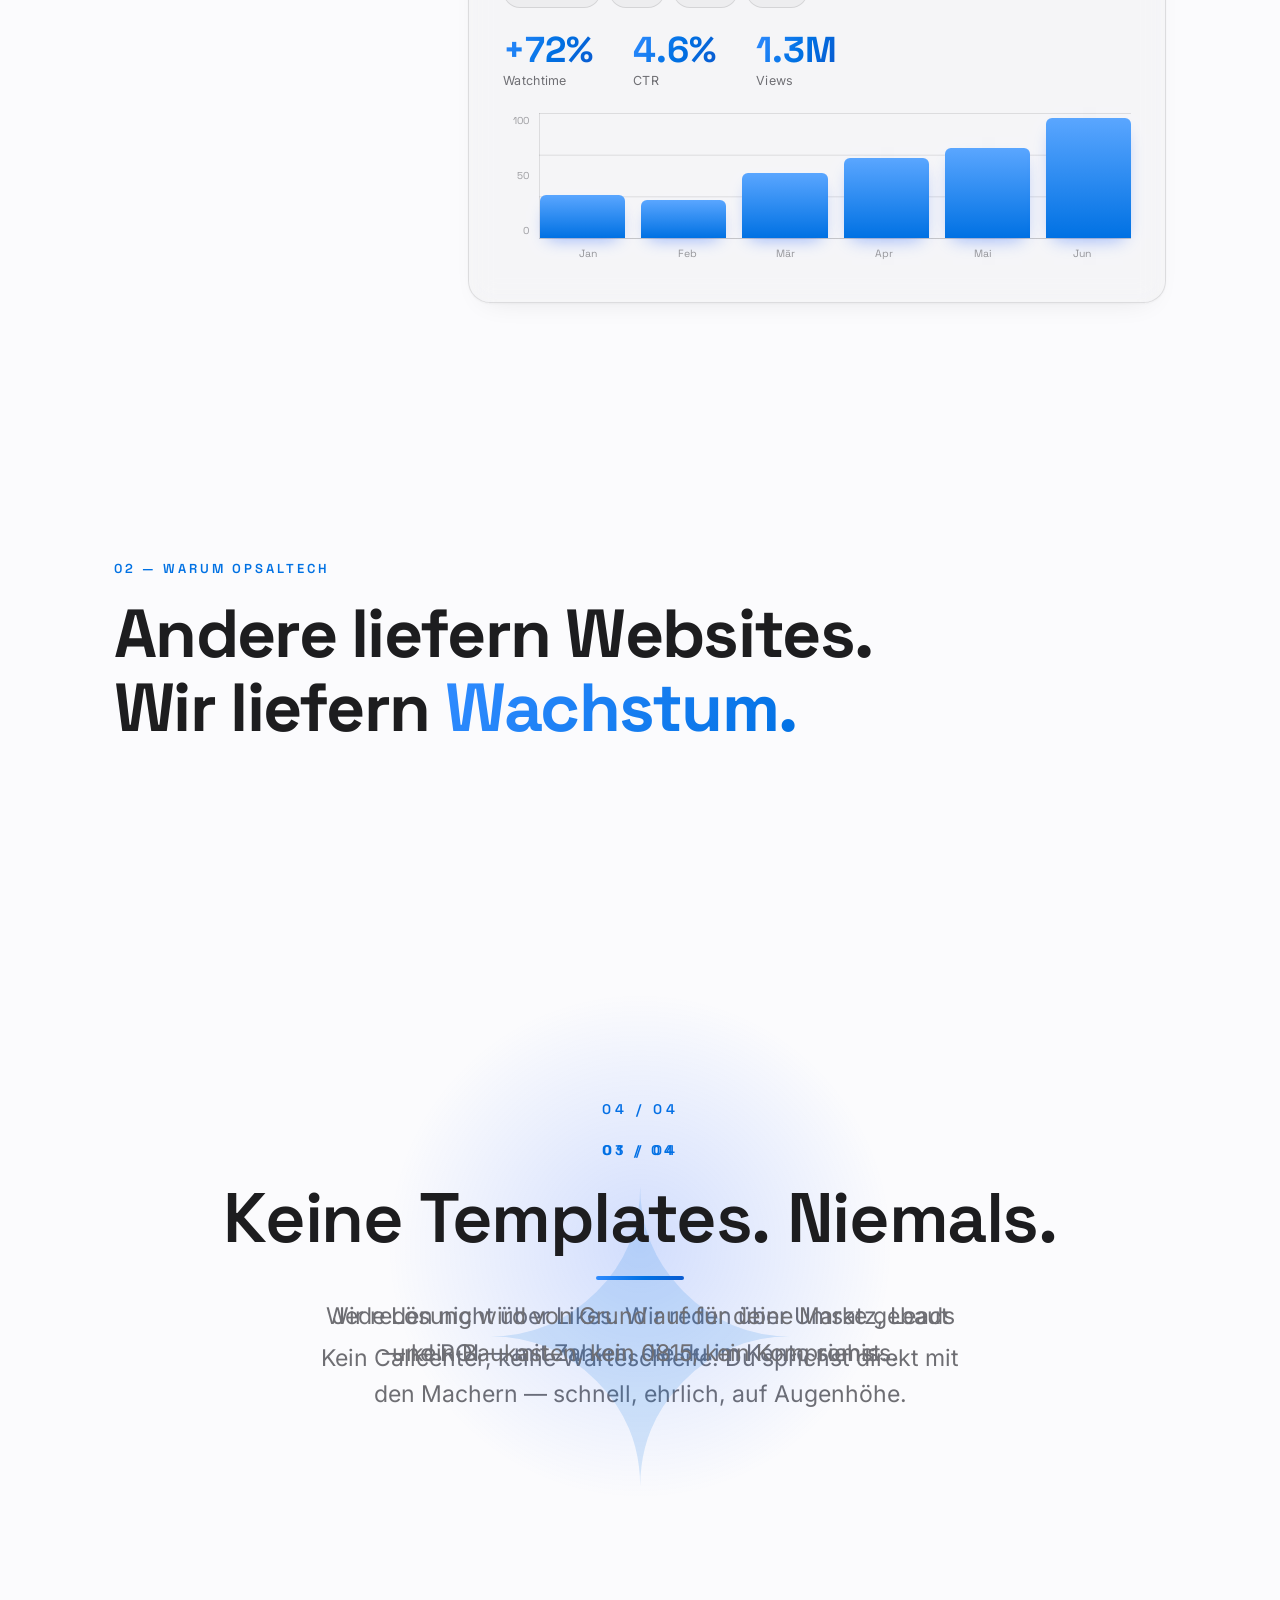
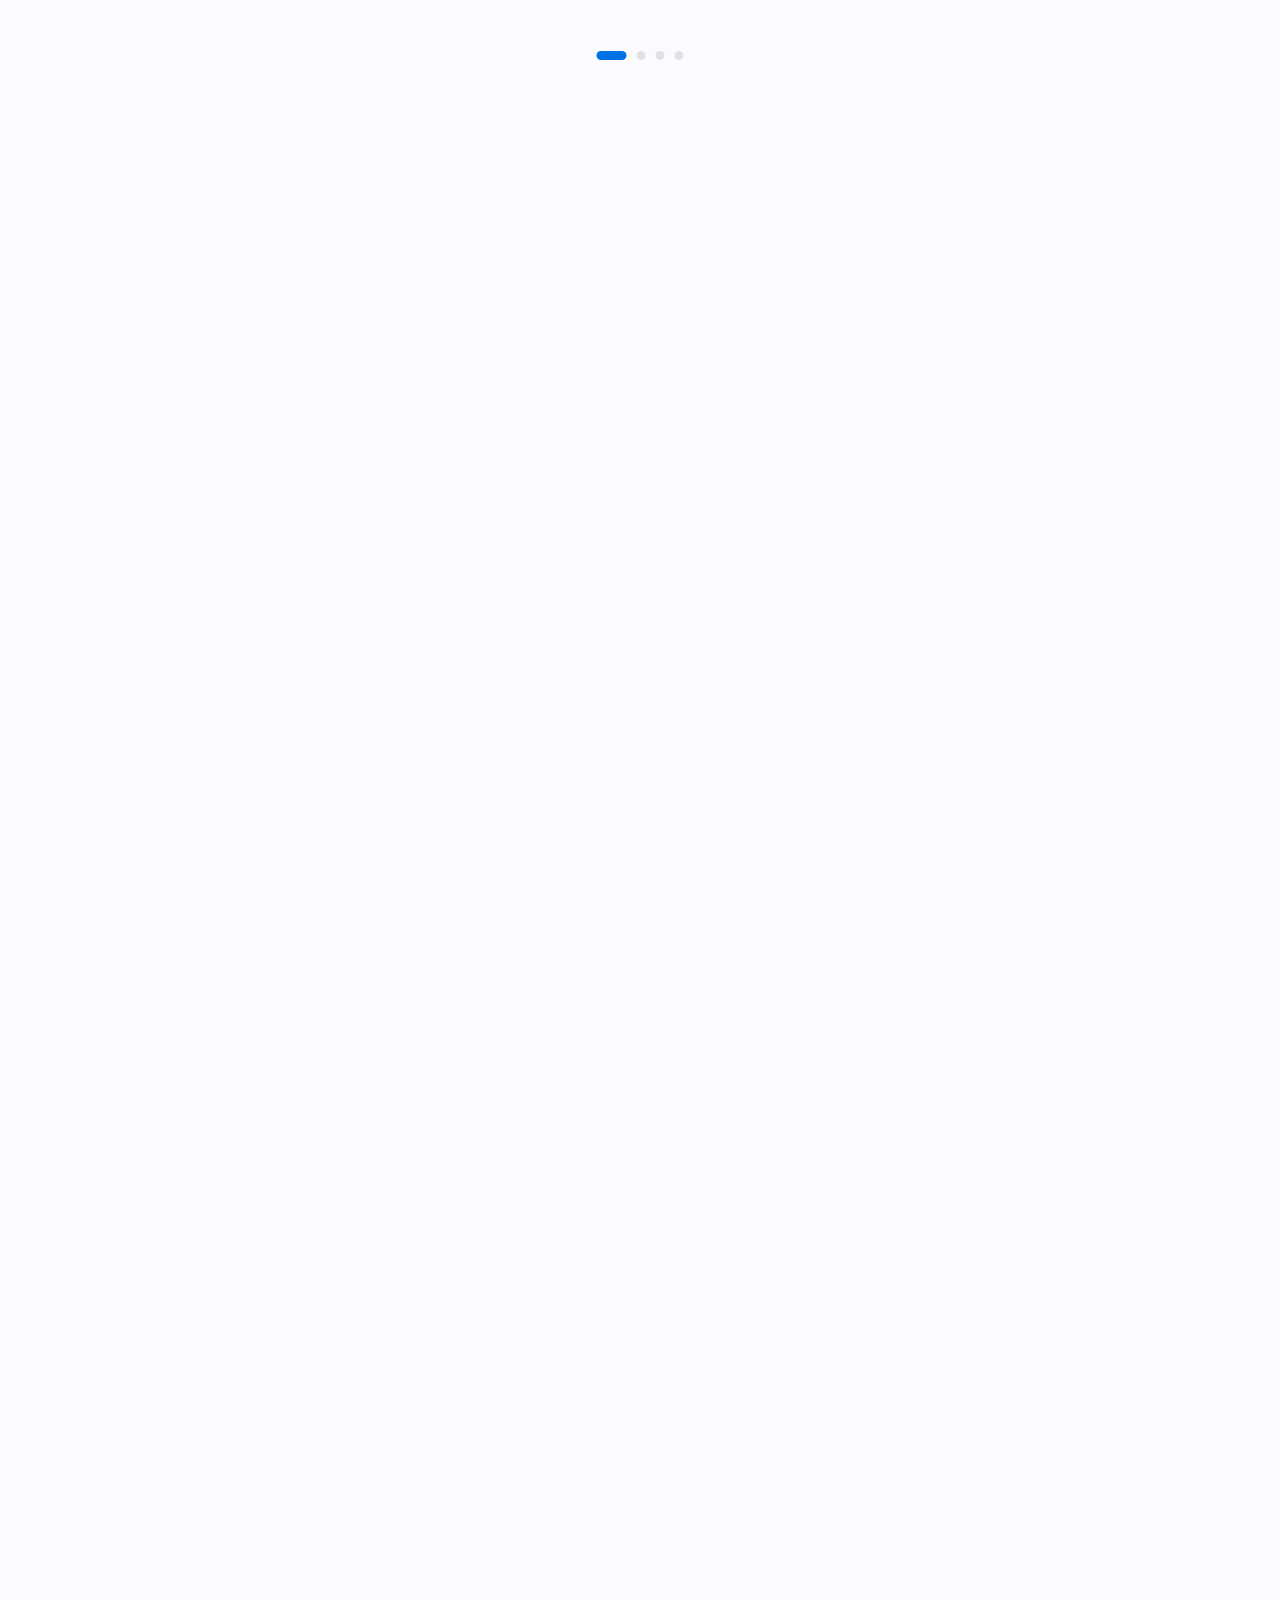
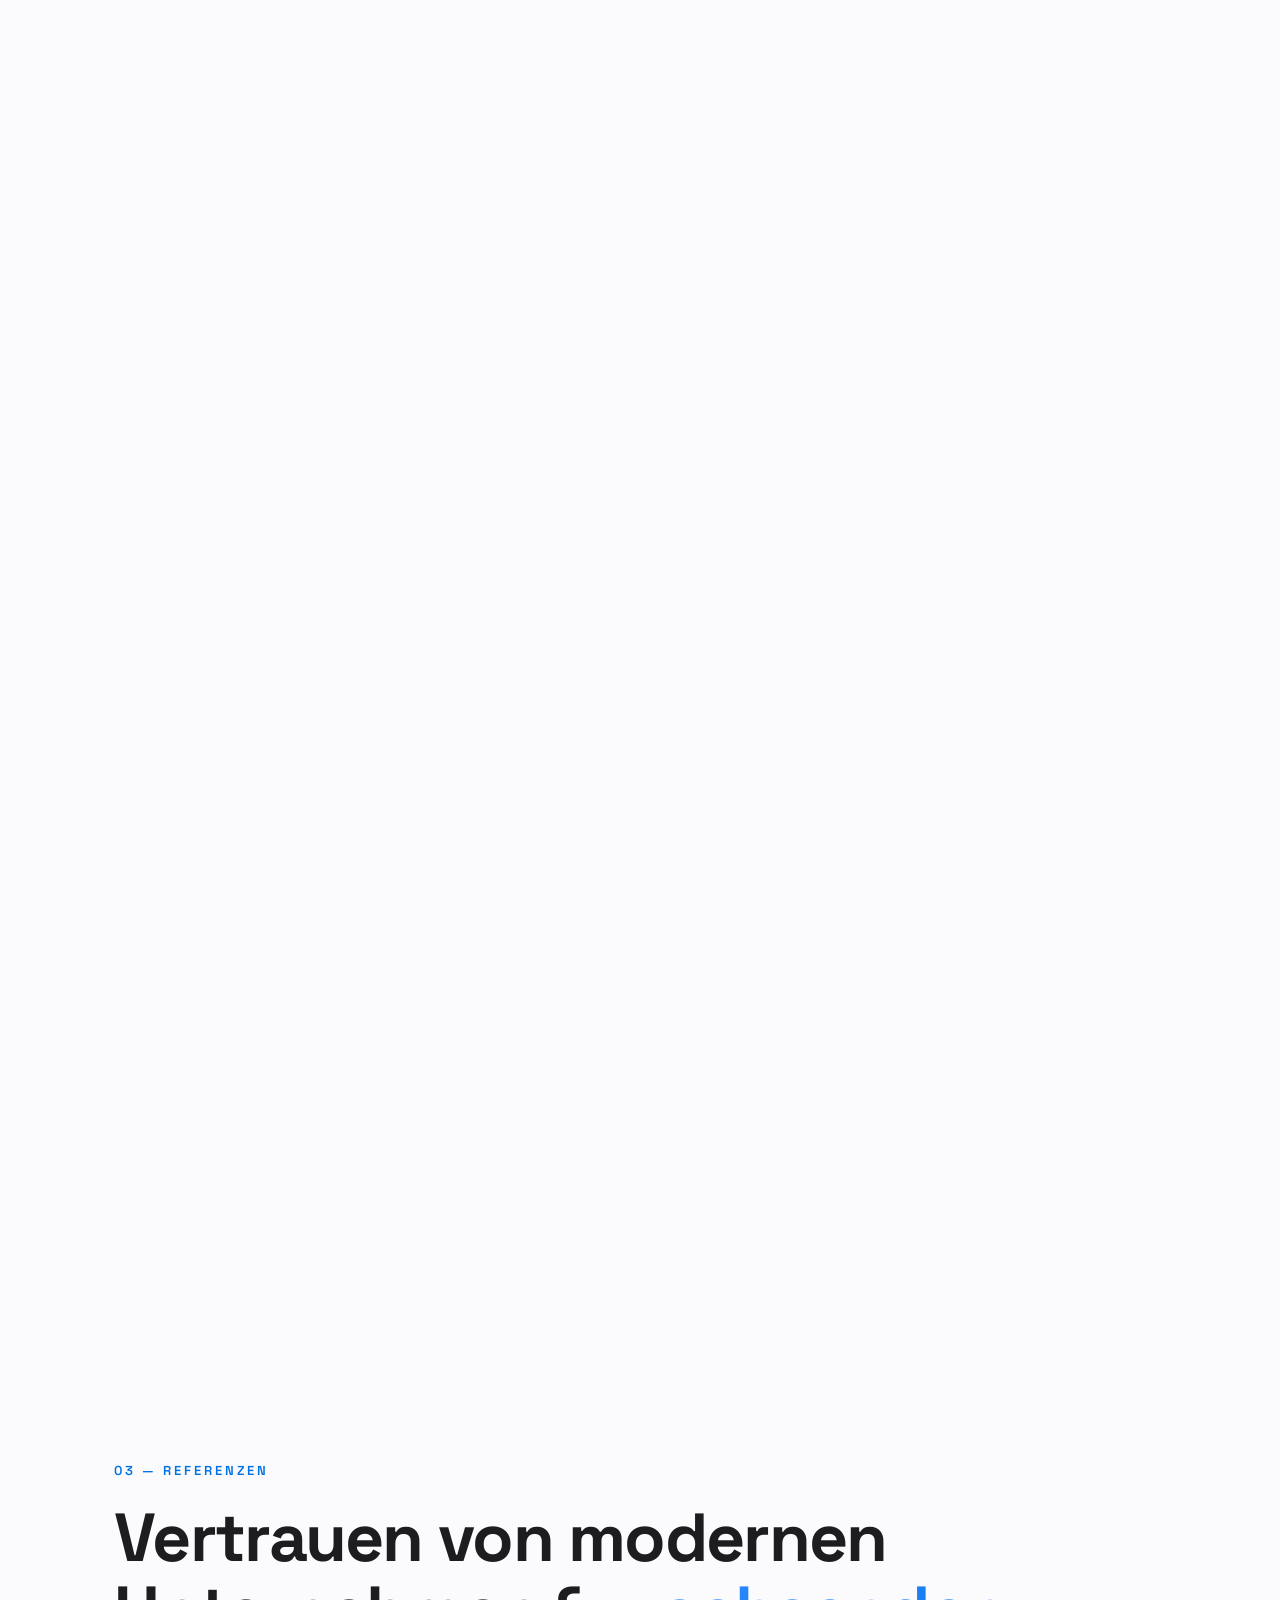
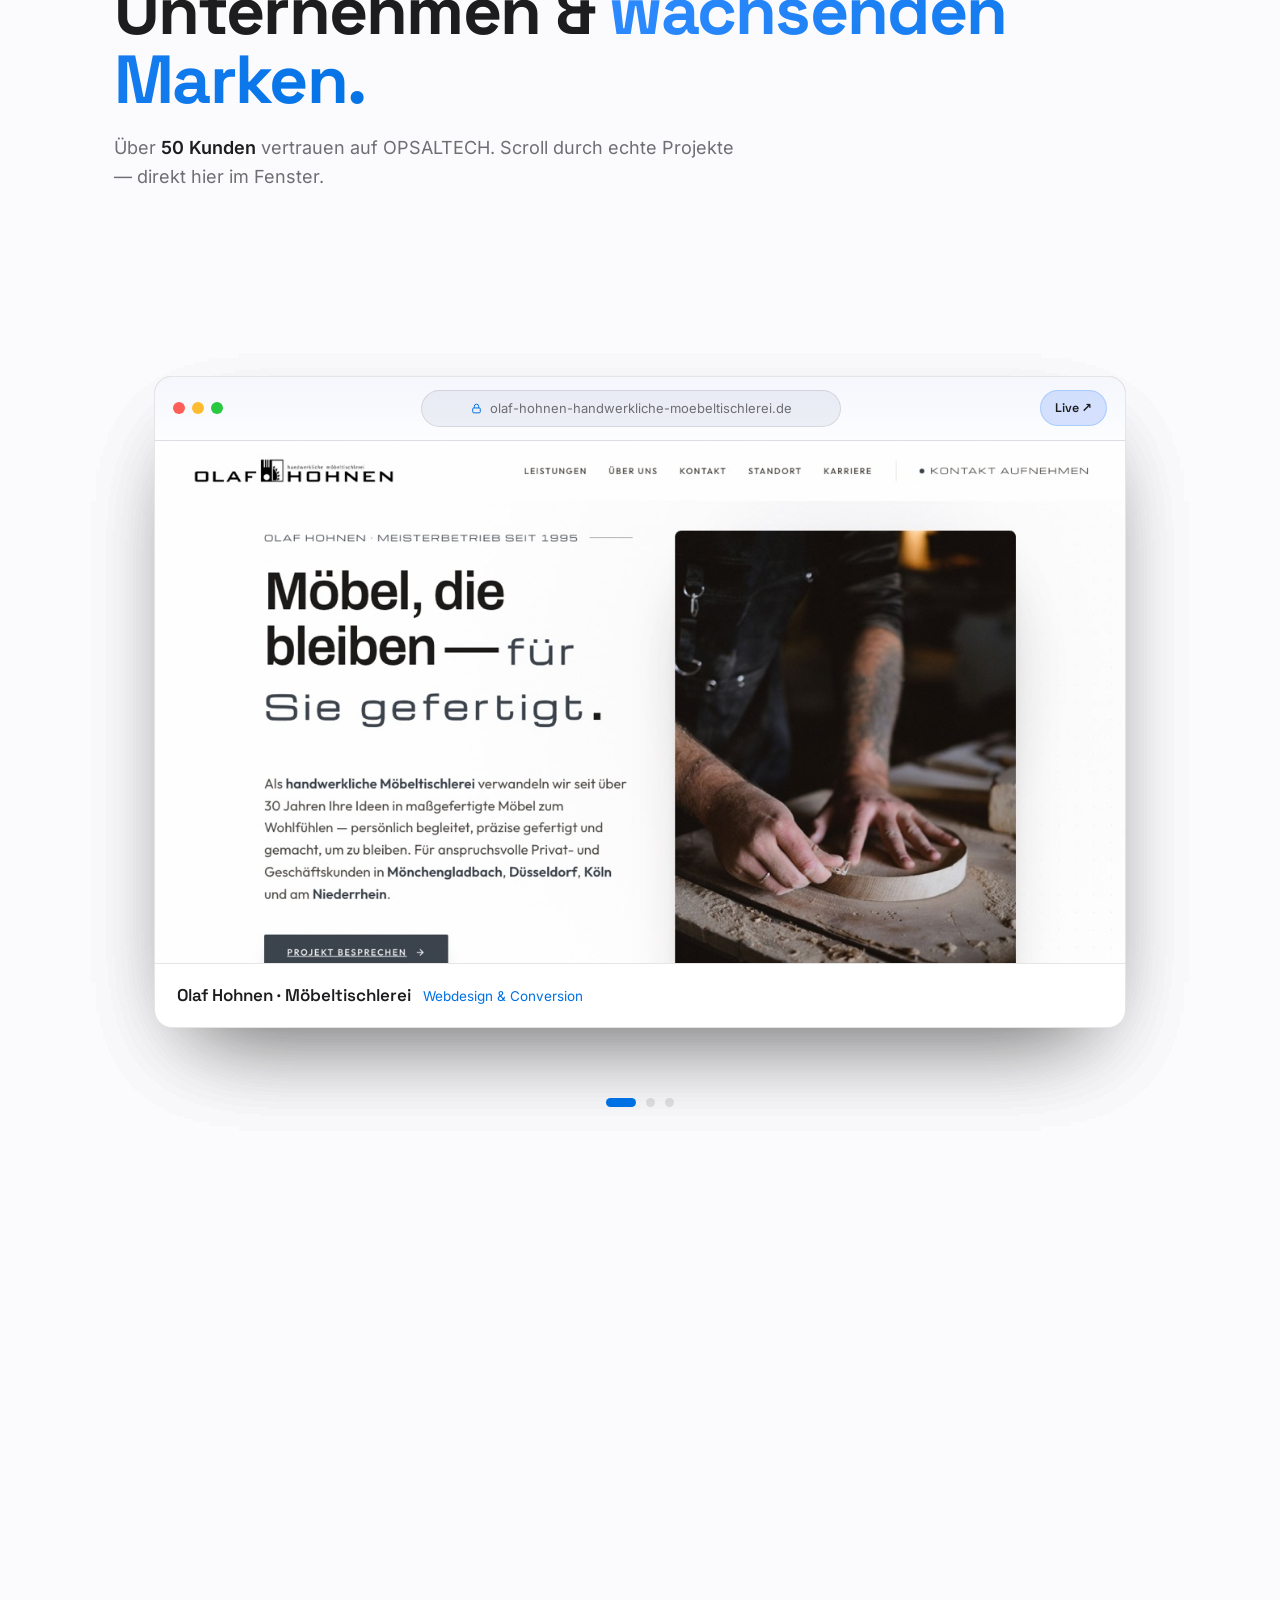
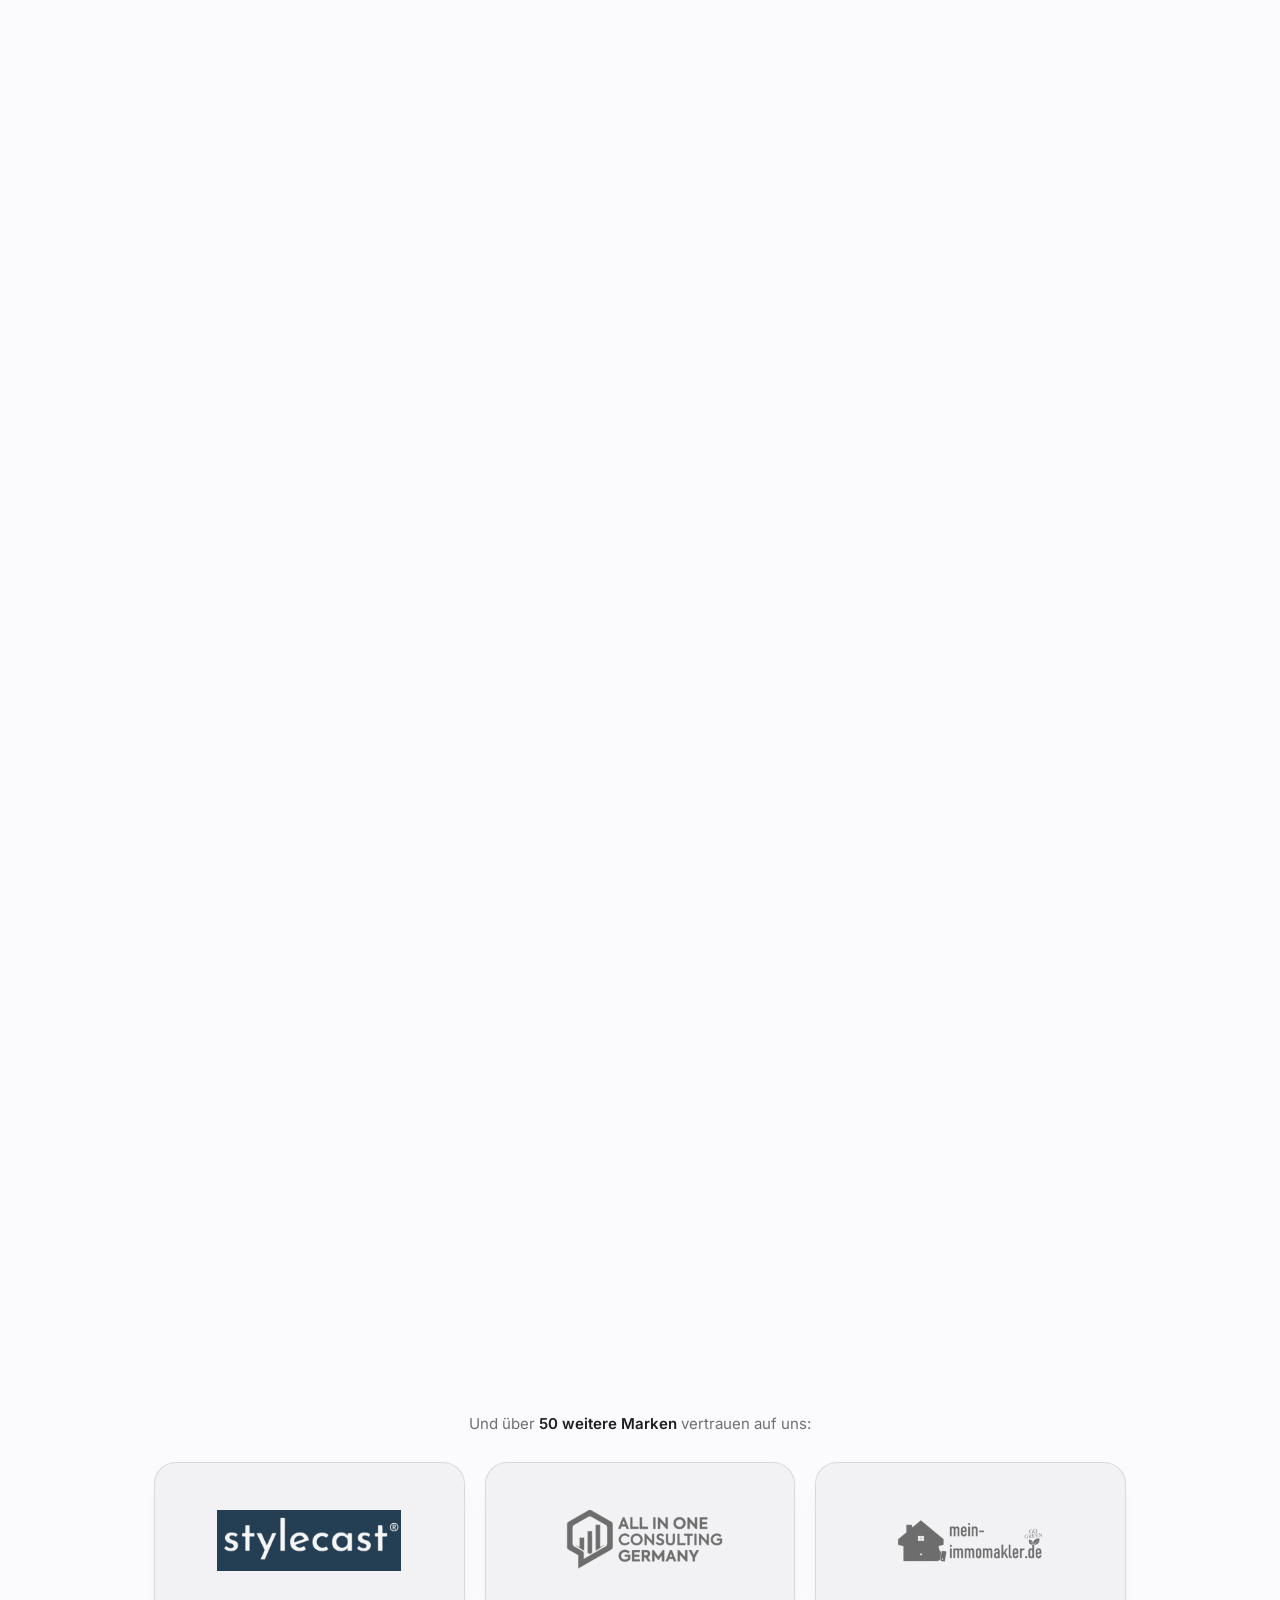
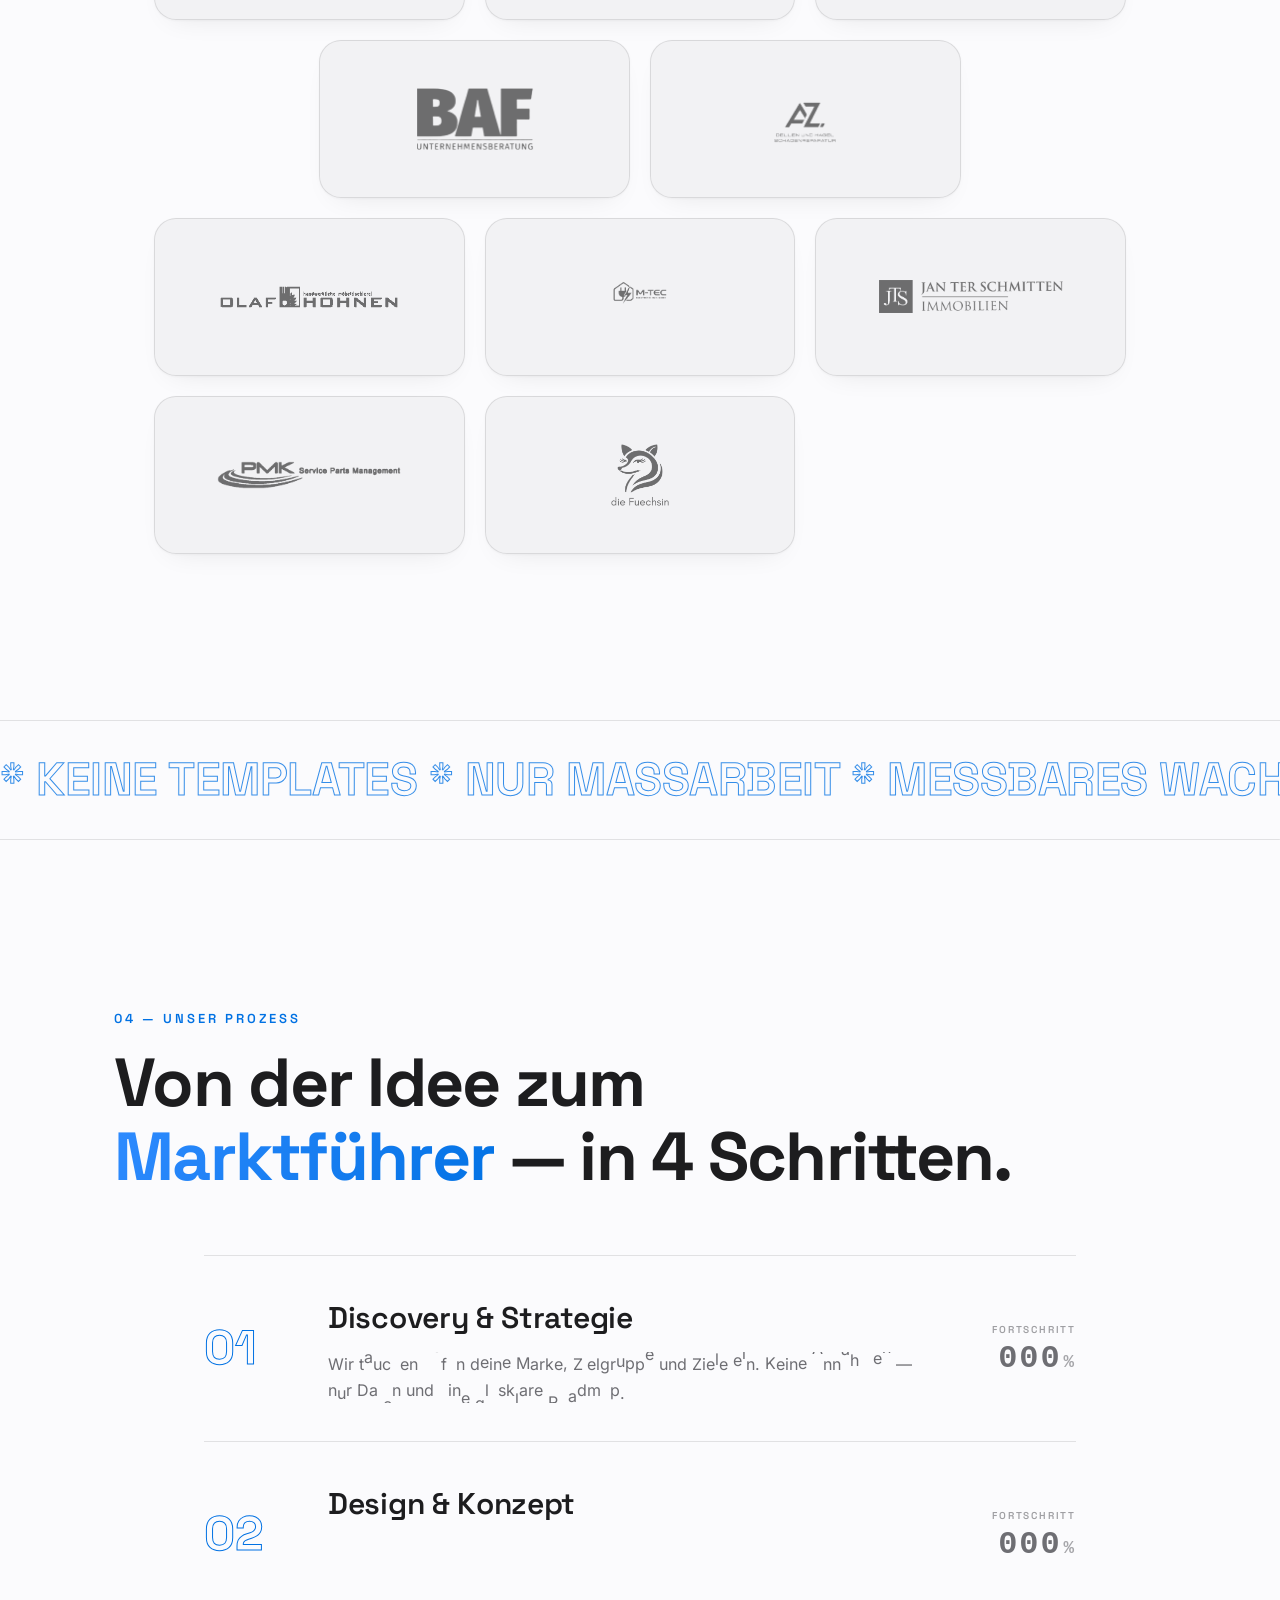
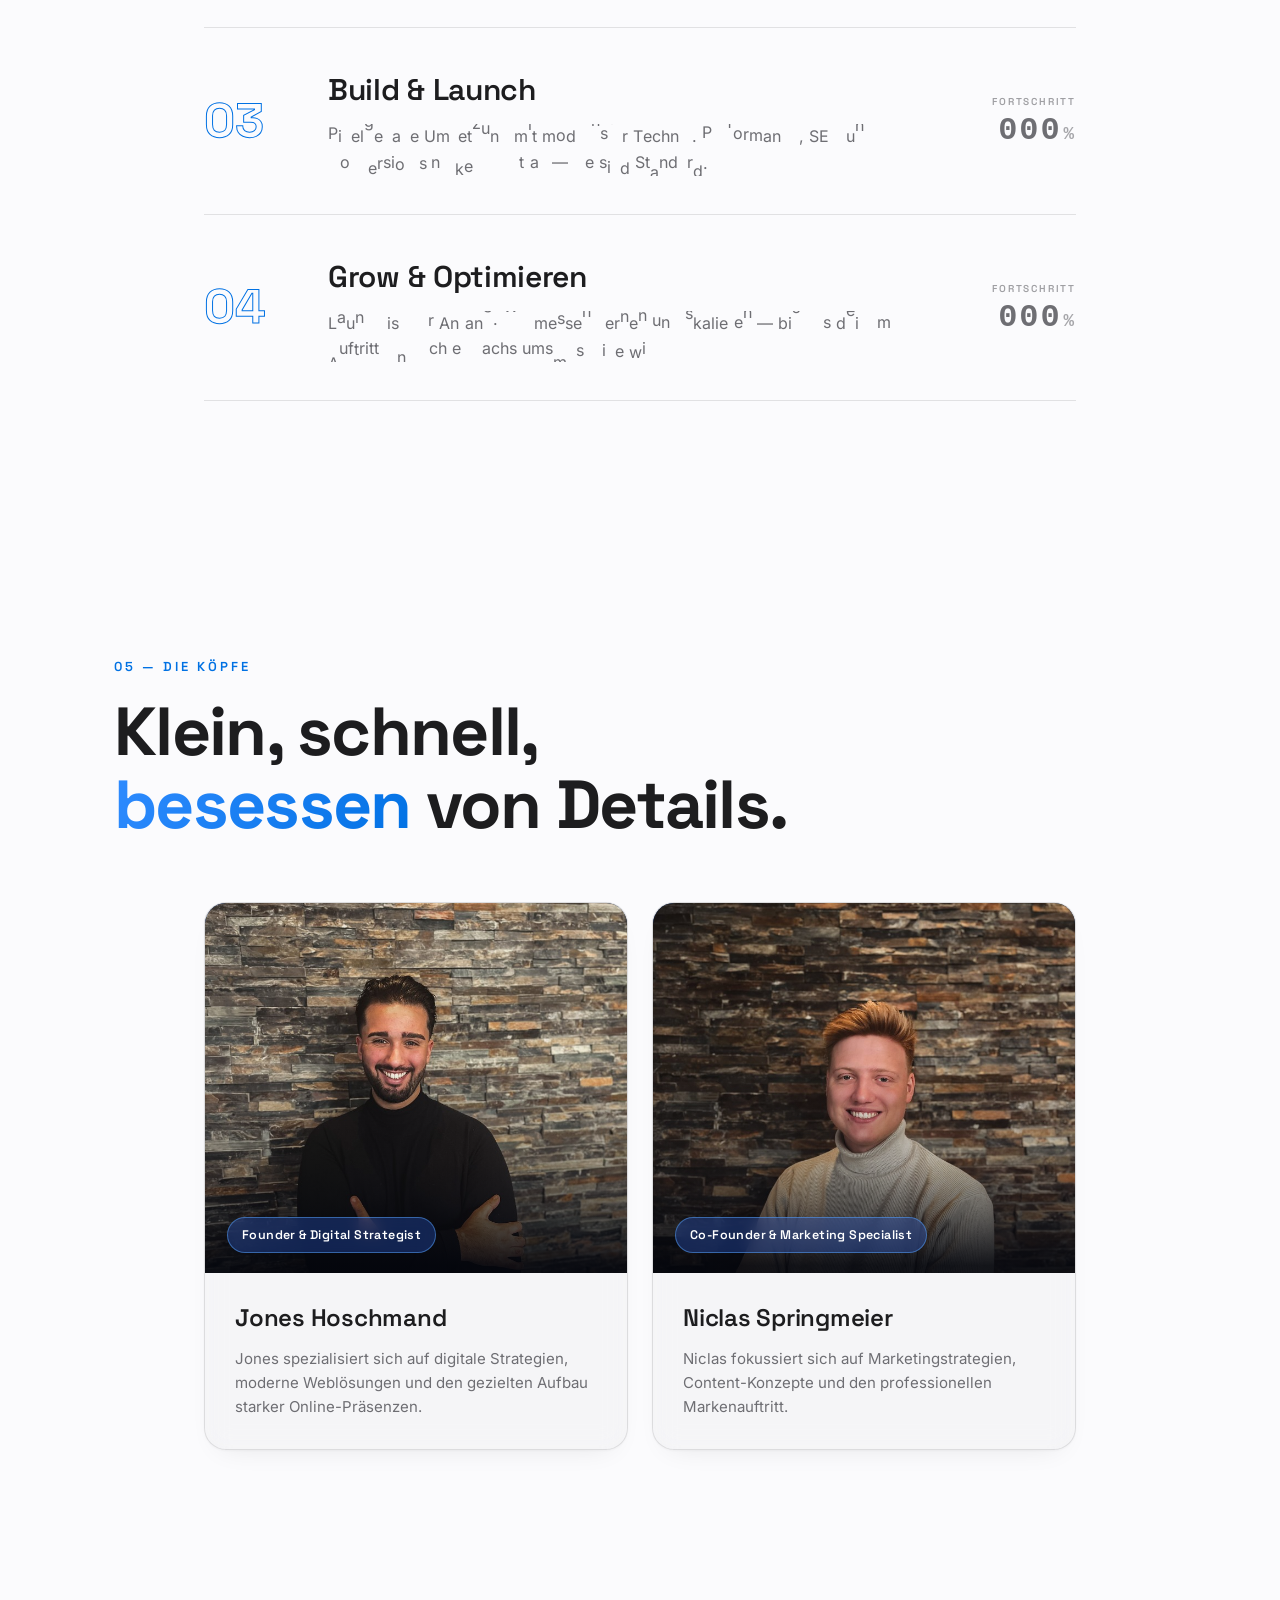
==== commit 9354a1f6: "Rework services as sticky timeline; add cinematic loader; tighten spacing Services (Leistungen) - Re" ====
--- a/index.html
+++ b/index.html
@@ -39,7 +39,7 @@
 <link rel="preload" href="fonts/space-grotesk-700.woff2" as="font" type="font/woff2" crossorigin />
 <link rel="preload" href="fonts/inter-400.woff2" as="font" type="font/woff2" crossorigin />
 <link rel="stylesheet" href="fonts.css" />
-<link rel="stylesheet" href="styles.css?v=17" />
+<link rel="stylesheet" href="styles.css?v=19" />
 </head>
 <body>
 
@@ -64,21 +64,8 @@
 <!-- ============ PRELOADER ============ -->
 <div class="preloader" id="preloader" aria-hidden="true">
   <div class="preloader__inner">
-    <div class="preloader__logo">OPSALTECH</div>
-    <div class="preloader__graph">
-      <svg viewBox="0 0 320 150" aria-hidden="true">
-        <line class="pl-grid" x1="0" y1="38" x2="320" y2="38"/>
-        <line class="pl-grid" x1="0" y1="75" x2="320" y2="75"/>
-        <line class="pl-grid" x1="0" y1="112" x2="320" y2="112"/>
-        <g clip-path="url(#plClip)">
-          <path class="pl-area" d="M6,150 L6,128 L58,112 L110,118 L162,84 L214,64 L266,40 L314,14 L314,150 Z"/>
-          <path class="pl-line" d="M6,128 L58,112 L110,118 L162,84 L214,64 L266,40 L314,14"/>
-        </g>
-        <circle class="pl-dot" cx="6" cy="128" r="6"/>
-        <clipPath id="plClip"><rect id="plClipRect" x="0" y="0" width="0" height="150"/></clipPath>
-      </svg>
-    </div>
-    <div class="preloader__count">0%</div>
+    <div class="preloader__word" aria-label="OPSALTECH"><span class="pl-l">O</span><span class="pl-l">P</span><span class="pl-l">S</span><span class="pl-l">A</span><span class="pl-l">L</span><span class="pl-l">T</span><span class="pl-l">E</span><span class="pl-l">C</span><span class="pl-l">H</span></div>
+    <div class="preloader__tag">DIGITAL WACHSTUM · AUS WILLICH</div>
   </div>
 </div>
 
@@ -201,98 +188,113 @@
     <h2 class="section-title">Alles, was deine Marke<br><span class="grad">digital dominieren</span> lässt.</h2>
   </div>
 
-  <div class="cards-pin">
-    <div class="cards cards-stage">
-    <article class="card" data-cursor="hover" data-tilt>
-      <div class="card__glow"></div>
-      <div class="card__num">01</div>
-      <div class="card__icon">
-        <svg viewBox="0 0 24 24" width="34" height="34"><rect x="3" y="4" width="18" height="14" rx="2" fill="none" stroke="currentColor" stroke-width="1.6"/><path d="M3 8h18M7 12h6M7 15h4" stroke="currentColor" stroke-width="1.6" stroke-linecap="round"/></svg>
-      </div>
-      <h3>Webdesign &amp; Development</h3>
-      <p>Conversion-optimierte Websites, die laden bevor man blinzelt. Responsive, SEO-stark und gebaut für Wachstum — kein Template von der Stange.</p>
-      <ul class="card__tags"><li>Next-Gen UI</li><li>SEO</li><li>Performance</li><li>CMS</li></ul>
-      <div class="card__analytics" aria-hidden="true">
-        <div class="viz__kpis">
-          <div class="kpi"><b class="kpi__val" data-to="64" data-prefix="+" data-suffix="%">+0%</b><span class="kpi__k">Conversion</span></div>
-          <div class="kpi"><b class="kpi__val" data-to="1.2" data-decimals="1" data-suffix="s">0.0s</b><span class="kpi__k">Ladezeit</span></div>
-          <div class="kpi"><b class="kpi__val" data-to="96">0</b><span class="kpi__k">Lighthouse</span></div>
-        </div>
-        <div class="viz__chart">
-          <div class="viz__yaxis"><span>100</span><span>50</span><span>0</span></div>
-          <div class="viz__plot">
-            <span class="viz__bar" style="--h:30%"></span>
-            <span class="viz__bar" style="--h:44%"></span>
-            <span class="viz__bar" style="--h:40%"></span>
-            <span class="viz__bar" style="--h:62%"></span>
-            <span class="viz__bar" style="--h:80%"></span>
-            <span class="viz__bar" style="--h:98%"></span>
+  <div class="svc">
+    <aside class="svc__rail" aria-hidden="true">
+      <ol class="svc__steps">
+        <div class="svc__line"><span class="svc__fill"></span></div>
+        <li class="svc__step"><span class="svc__dot"></span><span class="svc__num">01</span><span class="svc__label">Webdesign &amp; Development</span></li>
+        <li class="svc__step"><span class="svc__dot"></span><span class="svc__num">02</span><span class="svc__label">Social Media Marketing</span></li>
+        <li class="svc__step"><span class="svc__dot"></span><span class="svc__num">03</span><span class="svc__label">Performance Marketing</span></li>
+        <li class="svc__step"><span class="svc__dot"></span><span class="svc__num">04</span><span class="svc__label">Content Creation</span></li>
+      </ol>
+    </aside>
+
+    <div class="svc__panels">
+      <article class="card svc__panel" data-cursor="hover">
+        <div class="card__num">01</div>
+        <div class="card__icon">
+          <svg viewBox="0 0 24 24" width="34" height="34"><rect x="3" y="4" width="18" height="14" rx="2" fill="none" stroke="currentColor" stroke-width="1.6"/><path d="M3 8h18M7 12h6M7 15h4" stroke="currentColor" stroke-width="1.6" stroke-linecap="round"/></svg>
+        </div>
+        <h3>Webdesign &amp; Development</h3>
+        <p>Conversion-optimierte Websites, die laden bevor man blinzelt. Responsive, SEO-stark und gebaut für Wachstum — kein Template von der Stange.</p>
+        <ul class="card__tags"><li>Next-Gen UI</li><li>SEO</li><li>Performance</li><li>CMS</li></ul>
+        <div class="card__analytics" aria-hidden="true">
+          <div class="viz__kpis">
+            <div class="kpi"><b class="kpi__val" data-to="64" data-prefix="+" data-suffix="%">+0%</b><span class="kpi__k">Conversion</span></div>
+            <div class="kpi"><b class="kpi__val" data-to="1.2" data-decimals="1" data-suffix="s">0.0s</b><span class="kpi__k">Ladezeit</span></div>
+            <div class="kpi"><b class="kpi__val" data-to="96">0</b><span class="kpi__k">Lighthouse</span></div>
           </div>
-          <div class="viz__xaxis"><span>Jan</span><span>Feb</span><span>Mär</span><span>Apr</span><span>Mai</span><span>Jun</span></div>
-        </div>
-      </div>
-    </article>
-
-    <article class="card" data-cursor="hover" data-tilt>
-      <div class="card__glow"></div>
-      <div class="card__num">02</div>
-      <div class="card__icon">
-        <svg viewBox="0 0 24 24" width="34" height="34"><circle cx="12" cy="12" r="9" fill="none" stroke="currentColor" stroke-width="1.6"/><path d="M3 12h18M12 3c2.5 2.5 2.5 15 0 18M12 3c-2.5 2.5-2.5 15 0 18" fill="none" stroke="currentColor" stroke-width="1.6"/></svg>
-      </div>
-      <h3>Social Media Marketing</h3>
-      <p>Strategische Kampagnen auf Instagram, LinkedIn &amp; TikTok. Community-Management, gezielte Ads und Content, der wirklich klickt — und konvertiert.</p>
-      <ul class="card__tags"><li>Strategie</li><li>Paid Ads</li><li>Community</li><li>Analytics</li></ul>
-      <div class="card__analytics" aria-hidden="true">
-        <div class="viz__kpis">
-          <div class="kpi"><b class="kpi__val" data-to="2.3" data-decimals="1" data-suffix="×">0.0×</b><span class="kpi__k">Reichweite</span></div>
-          <div class="kpi"><b class="kpi__val" data-to="85" data-prefix="+" data-suffix="%">+0%</b><span class="kpi__k">Engagement</span></div>
-          <div class="kpi"><b class="kpi__val" data-to="480" data-suffix="K">0K</b><span class="kpi__k">Impressionen</span></div>
-        </div>
-        <div class="viz__chart">
-          <div class="viz__yaxis"><span>100</span><span>50</span><span>0</span></div>
-          <div class="viz__plot">
-            <span class="viz__bar" style="--h:22%"></span>
-            <span class="viz__bar" style="--h:38%"></span>
-            <span class="viz__bar" style="--h:54%"></span>
-            <span class="viz__bar" style="--h:50%"></span>
-            <span class="viz__bar" style="--h:76%"></span>
-            <span class="viz__bar" style="--h:94%"></span>
+          <div class="viz__chart">
+            <div class="viz__yaxis"><span>100</span><span>50</span><span>0</span></div>
+            <div class="viz__plot">
+              <span class="viz__bar" style="--h:30%"></span><span class="viz__bar" style="--h:44%"></span><span class="viz__bar" style="--h:40%"></span><span class="viz__bar" style="--h:62%"></span><span class="viz__bar" style="--h:80%"></span><span class="viz__bar" style="--h:98%"></span>
+            </div>
+            <div class="viz__xaxis"><span>Jan</span><span>Feb</span><span>Mär</span><span>Apr</span><span>Mai</span><span>Jun</span></div>
           </div>
-          <div class="viz__xaxis"><span>Jan</span><span>Feb</span><span>Mär</span><span>Apr</span><span>Mai</span><span>Jun</span></div>
-        </div>
-      </div>
-    </article>
-
-    <article class="card" data-cursor="hover" data-tilt>
-      <div class="card__glow"></div>
-      <div class="card__num">03</div>
-      <div class="card__icon">
-        <svg viewBox="0 0 24 24" width="34" height="34"><path d="M4 6l16-2v14l-16 2z" fill="none" stroke="currentColor" stroke-width="1.6" stroke-linejoin="round"/><circle cx="9" cy="11" r="2.4" fill="none" stroke="currentColor" stroke-width="1.6"/></svg>
-      </div>
-      <h3>Content Creation</h3>
-      <p>Fotografie, Videoproduktion, Copywriting und Grafikdesign in Kino-Qualität. Wir produzieren Inhalte, die Aufmerksamkeit verdienen — nicht erbetteln.</p>
-      <ul class="card__tags"><li>Foto &amp; Video</li><li>Copy</li><li>Motion</li><li>Grafik</li></ul>
-      <div class="card__analytics" aria-hidden="true">
-        <div class="viz__kpis">
-          <div class="kpi"><b class="kpi__val" data-to="72" data-prefix="+" data-suffix="%">+0%</b><span class="kpi__k">Watchtime</span></div>
-          <div class="kpi"><b class="kpi__val" data-to="4.6" data-decimals="1" data-suffix="%">0.0%</b><span class="kpi__k">CTR</span></div>
-          <div class="kpi"><b class="kpi__val" data-to="1.3" data-decimals="1" data-suffix="M">0.0M</b><span class="kpi__k">Views</span></div>
-        </div>
-        <div class="viz__chart">
-          <div class="viz__yaxis"><span>100</span><span>50</span><span>0</span></div>
-          <div class="viz__plot">
-            <span class="viz__bar" style="--h:34%"></span>
-            <span class="viz__bar" style="--h:30%"></span>
-            <span class="viz__bar" style="--h:52%"></span>
-            <span class="viz__bar" style="--h:64%"></span>
-            <span class="viz__bar" style="--h:72%"></span>
-            <span class="viz__bar" style="--h:96%"></span>
+        </div>
+      </article>
+
+      <article class="card svc__panel" data-cursor="hover">
+        <div class="card__num">02</div>
+        <div class="card__icon">
+          <svg viewBox="0 0 24 24" width="34" height="34"><circle cx="12" cy="12" r="9" fill="none" stroke="currentColor" stroke-width="1.6"/><path d="M3 12h18M12 3c2.5 2.5 2.5 15 0 18M12 3c-2.5 2.5-2.5 15 0 18" fill="none" stroke="currentColor" stroke-width="1.6"/></svg>
+        </div>
+        <h3>Social Media Marketing</h3>
+        <p>Strategische Kampagnen auf Instagram, TikTok &amp; LinkedIn. Community-Management und Content, der wirklich klickt — organisch stark und markenbildend.</p>
+        <ul class="card__tags"><li>Strategie</li><li>Community</li><li>Reels</li><li>Trends</li></ul>
+        <div class="card__analytics" aria-hidden="true">
+          <div class="viz__kpis">
+            <div class="kpi"><b class="kpi__val" data-to="2.3" data-decimals="1" data-suffix="×">0.0×</b><span class="kpi__k">Reichweite</span></div>
+            <div class="kpi"><b class="kpi__val" data-to="85" data-prefix="+" data-suffix="%">+0%</b><span class="kpi__k">Engagement</span></div>
+            <div class="kpi"><b class="kpi__val" data-to="480" data-suffix="K">0K</b><span class="kpi__k">Impressionen</span></div>
           </div>
-          <div class="viz__xaxis"><span>Jan</span><span>Feb</span><span>Mär</span><span>Apr</span><span>Mai</span><span>Jun</span></div>
-        </div>
-      </div>
-    </article>
-    <div class="cards-dots" aria-hidden="true"></div>
+          <div class="viz__chart">
+            <div class="viz__yaxis"><span>100</span><span>50</span><span>0</span></div>
+            <div class="viz__plot">
+              <span class="viz__bar" style="--h:22%"></span><span class="viz__bar" style="--h:38%"></span><span class="viz__bar" style="--h:54%"></span><span class="viz__bar" style="--h:50%"></span><span class="viz__bar" style="--h:76%"></span><span class="viz__bar" style="--h:94%"></span>
+            </div>
+            <div class="viz__xaxis"><span>Jan</span><span>Feb</span><span>Mär</span><span>Apr</span><span>Mai</span><span>Jun</span></div>
+          </div>
+        </div>
+      </article>
+
+      <article class="card svc__panel" data-cursor="hover">
+        <div class="card__num">03</div>
+        <div class="card__icon">
+          <svg viewBox="0 0 24 24" width="34" height="34"><circle cx="12" cy="12" r="9" fill="none" stroke="currentColor" stroke-width="1.6"/><circle cx="12" cy="12" r="5" fill="none" stroke="currentColor" stroke-width="1.6"/><circle cx="12" cy="12" r="1.6" fill="currentColor"/><path d="M12 1v3M12 20v3M1 12h3M20 12h3" stroke="currentColor" stroke-width="1.6" stroke-linecap="round"/></svg>
+        </div>
+        <h3>Performance Marketing</h3>
+        <p>Datengetriebene Paid-Kampagnen auf Google &amp; Meta. Wir skalieren, was funktioniert, und stoppen, was Geld verbrennt — für maximalen Return on Ad Spend.</p>
+        <ul class="card__tags"><li>Google Ads</li><li>Meta Ads</li><li>Funnel</li><li>ROAS</li></ul>
+        <div class="card__analytics" aria-hidden="true">
+          <div class="viz__kpis">
+            <div class="kpi"><b class="kpi__val" data-to="4.8" data-decimals="1" data-suffix="×">0.0×</b><span class="kpi__k">ROAS</span></div>
+            <div class="kpi"><b class="kpi__val" data-to="38" data-prefix="−" data-suffix="%">−0%</b><span class="kpi__k">Cost/Lead</span></div>
+            <div class="kpi"><b class="kpi__val" data-to="92" data-prefix="+" data-suffix="%">+0%</b><span class="kpi__k">Leads</span></div>
+          </div>
+          <div class="viz__chart">
+            <div class="viz__yaxis"><span>100</span><span>50</span><span>0</span></div>
+            <div class="viz__plot">
+              <span class="viz__bar" style="--h:26%"></span><span class="viz__bar" style="--h:42%"></span><span class="viz__bar" style="--h:38%"></span><span class="viz__bar" style="--h:60%"></span><span class="viz__bar" style="--h:78%"></span><span class="viz__bar" style="--h:95%"></span>
+            </div>
+            <div class="viz__xaxis"><span>Jan</span><span>Feb</span><span>Mär</span><span>Apr</span><span>Mai</span><span>Jun</span></div>
+          </div>
+        </div>
+      </article>
+
+      <article class="card svc__panel" data-cursor="hover">
+        <div class="card__num">04</div>
+        <div class="card__icon">
+          <svg viewBox="0 0 24 24" width="34" height="34"><path d="M4 6l16-2v14l-16 2z" fill="none" stroke="currentColor" stroke-width="1.6" stroke-linejoin="round"/><circle cx="9" cy="11" r="2.4" fill="none" stroke="currentColor" stroke-width="1.6"/></svg>
+        </div>
+        <h3>Content Creation</h3>
+        <p>Fotografie, Videoproduktion, Copywriting und Grafikdesign in Kino-Qualität. Wir produzieren Inhalte, die Aufmerksamkeit verdienen — nicht erbetteln.</p>
+        <ul class="card__tags"><li>Foto &amp; Video</li><li>Copy</li><li>Motion</li><li>Grafik</li></ul>
+        <div class="card__analytics" aria-hidden="true">
+          <div class="viz__kpis">
+            <div class="kpi"><b class="kpi__val" data-to="72" data-prefix="+" data-suffix="%">+0%</b><span class="kpi__k">Watchtime</span></div>
+            <div class="kpi"><b class="kpi__val" data-to="4.6" data-decimals="1" data-suffix="%">0.0%</b><span class="kpi__k">CTR</span></div>
+            <div class="kpi"><b class="kpi__val" data-to="1.3" data-decimals="1" data-suffix="M">0.0M</b><span class="kpi__k">Views</span></div>
+          </div>
+          <div class="viz__chart">
+            <div class="viz__yaxis"><span>100</span><span>50</span><span>0</span></div>
+            <div class="viz__plot">
+              <span class="viz__bar" style="--h:34%"></span><span class="viz__bar" style="--h:30%"></span><span class="viz__bar" style="--h:52%"></span><span class="viz__bar" style="--h:64%"></span><span class="viz__bar" style="--h:72%"></span><span class="viz__bar" style="--h:96%"></span>
+            </div>
+            <div class="viz__xaxis"><span>Jan</span><span>Feb</span><span>Mär</span><span>Apr</span><span>Mai</span><span>Jun</span></div>
+          </div>
+        </div>
+      </article>
     </div>
   </div>
 </section>
@@ -851,7 +853,7 @@
 }
 </script>
 
-<script src="script.js?v=17"></script>
-<script type="module" src="js/process-kinetic.js?v=17"></script>
+<script src="script.js?v=19"></script>
+<script type="module" src="js/process-kinetic.js?v=19"></script>
 </body>
 </html>
--- a/styles.css
+++ b/styles.css
@@ -68,16 +68,32 @@
 /* ---------- PRELOADER ---------- */
 .preloader{position:fixed;inset:0;z-index:10001;background:var(--bg);display:grid;place-items:center;transition:opacity .8s var(--ease),visibility .8s}
 .preloader.done{opacity:0;visibility:hidden;pointer-events:none}
-.preloader__inner{text-align:center;width:min(340px,70vw)}
-.preloader__logo{font-family:var(--display);font-weight:700;letter-spacing:6px;font-size:clamp(18px,4vw,26px);background:var(--grad);-webkit-background-clip:text;background-clip:text;color:transparent;margin-bottom:22px}
-.preloader__graph{width:min(360px,74vw);margin:6px auto 16px}
-.preloader__graph svg{width:100%;height:auto;display:block;overflow:visible}
-.pl-grid{stroke:var(--line);stroke-width:1}
-.pl-area{fill:rgba(47,107,255,.12)}
-.pl-line{fill:none;stroke:var(--violet);stroke-width:3;stroke-linecap:round;stroke-linejoin:round;filter:drop-shadow(0 6px 16px rgba(47,107,255,.35))}
-.pl-dot{fill:#fff;stroke:var(--violet);stroke-width:3;filter:drop-shadow(0 0 9px rgba(47,107,255,.9));animation:plDotPulse 1.1s ease-in-out infinite}
-@keyframes plDotPulse{0%,100%{stroke-width:3}50%{stroke-width:6}}
-.preloader__count{margin-top:6px;font-family:var(--display);font-weight:600;font-size:clamp(28px,7vw,44px);letter-spacing:1px;background:var(--grad);-webkit-background-clip:text;background-clip:text;color:transparent}
+.preloader__inner{position:relative;text-align:center;width:min(90vw,720px)}
+/* soft glow that blooms behind the wordmark */
+.preloader__inner::before{content:"";position:absolute;left:50%;top:44%;width:min(420px,70vw);height:min(420px,70vw);transform:translate(-50%,-50%) scale(.4);
+  background:radial-gradient(circle,rgba(47,107,255,.20),transparent 62%);opacity:0;z-index:0;pointer-events:none;animation:plGlow 2s var(--ease) .1s forwards}
+@keyframes plGlow{40%{opacity:1;transform:translate(-50%,-50%) scale(1)}100%{opacity:.55;transform:translate(-50%,-50%) scale(1.05)}}
+/* cinematic letter-by-letter wordmark */
+.preloader__word{position:relative;z-index:1;display:inline-flex;perspective:700px;font-family:var(--display);font-weight:700;letter-spacing:.14em;font-size:clamp(34px,9vw,74px);line-height:1}
+.pl-l{display:inline-block;transform-origin:50% 100%;background:var(--grad);-webkit-background-clip:text;background-clip:text;color:transparent;
+  opacity:0;transform:translateY(.85em) rotateX(-92deg) scale(.92);filter:blur(9px);
+  animation:plLetter .9s cubic-bezier(.2,.9,.25,1) both}
+.pl-l:nth-child(1){animation-delay:.12s}
+.pl-l:nth-child(2){animation-delay:.20s}
+.pl-l:nth-child(3){animation-delay:.28s}
+.pl-l:nth-child(4){animation-delay:.36s}
+.pl-l:nth-child(5){animation-delay:.44s}
+.pl-l:nth-child(6){animation-delay:.52s}
+.pl-l:nth-child(7){animation-delay:.60s}
+.pl-l:nth-child(8){animation-delay:.68s}
+.pl-l:nth-child(9){animation-delay:.76s}
+@keyframes plLetter{0%{opacity:0;transform:translateY(.85em) rotateX(-92deg) scale(.92);filter:blur(9px)}
+  55%{opacity:1;filter:blur(0)}100%{opacity:1;transform:none;filter:blur(0)}}
+/* tagline fades up after the word assembles */
+.preloader__tag{position:relative;z-index:1;margin-top:22px;font-family:var(--display);font-weight:600;letter-spacing:4px;font-size:clamp(10px,2.4vw,13px);color:var(--muted);
+  opacity:0;transform:translateY(10px);animation:plTag .8s var(--ease) 1s forwards}
+@keyframes plTag{to{opacity:1;transform:none}}
+@media (prefers-reduced-motion:reduce){.pl-l,.preloader__tag,.preloader__inner::before{animation:none;opacity:1;transform:none;filter:none}}
 
 /* ---------- NAV ---------- */
 .nav{position:fixed;top:0;left:0;right:0;z-index:1100;display:flex;align-items:center;justify-content:space-between;padding:22px clamp(20px,5vw,64px);transition:padding .4s var(--ease),background .4s,backdrop-filter .4s,border-color .4s;border-bottom:1px solid transparent}
@@ -296,11 +312,25 @@
 .reveal--zoom.in{transform:none}
 
 /* services: scroll-scrubbed grid assembly (JS drives transform/opacity) */
-/* ---------- SERVICES: PINNED FLASHCARDS + RISING GRAPH ---------- */
-.cards-pin{position:relative}
-.cards-pin.is-pinned{height:calc(var(--n,3) * 100vh)}
-.cards-pin.is-pinned .cards{position:sticky;top:0;height:100vh;display:grid;grid-template-columns:1fr;place-items:center;gap:0;max-width:720px;margin:0 auto;padding:0 clamp(20px,5vw,64px)}
-.cards-pin.is-pinned .card{grid-area:1/1;width:100%;transition:opacity .55s var(--ease),transform .7s var(--ease);will-change:opacity,transform}
+/* ---------- SERVICES: STICKY TIMELINE + SCROLLYTELLING ---------- */
+.svc{max-width:1180px;margin:0 auto;padding:0 clamp(20px,5vw,64px);display:grid;grid-template-columns:clamp(210px,23vw,290px) 1fr;gap:clamp(30px,5vw,72px);align-items:start}
+.svc__rail{position:sticky;top:clamp(96px,16vh,150px);align-self:start}
+.svc__steps{list-style:none;position:relative;display:flex;flex-direction:column;gap:clamp(26px,4.6vh,50px)}
+.svc__line{position:absolute;left:6px;top:9px;bottom:9px;width:2px;background:var(--line);border-radius:2px}
+.svc__fill{position:absolute;left:0;top:0;width:100%;height:0;background:var(--grad);border-radius:2px;box-shadow:0 0 12px rgba(47,107,255,.5);transition:height .18s linear}
+.svc__step{position:relative;padding-left:32px;display:flex;flex-direction:column;gap:3px;color:var(--muted);transition:color .35s var(--ease)}
+.svc__dot{position:absolute;left:0;top:3px;width:14px;height:14px;border-radius:50%;background:var(--bg);border:2px solid var(--line);transition:border-color .35s,background .35s,box-shadow .35s;z-index:1}
+.svc__num{font-family:var(--display);font-size:11px;font-weight:600;letter-spacing:2px;color:var(--cyan);opacity:.55;transition:opacity .35s}
+.svc__label{font-family:var(--display);font-weight:600;font-size:clamp(15px,1.3vw,18px);line-height:1.2;letter-spacing:-.01em}
+.svc__step.is-active{color:var(--ink)}
+.svc__step.is-active .svc__num{opacity:1}
+.svc__step.is-active .svc__dot{border-color:var(--violet);background:var(--violet);box-shadow:0 0 0 5px rgba(47,107,255,.16)}
+.svc__panels{display:flex;flex-direction:column;gap:clamp(30px,6vh,60px);min-width:0}
+.svc__panel{scroll-margin-top:120px}
+@media (max-width:860px){
+  .svc{grid-template-columns:1fr;gap:0}
+  .svc__rail{display:none}
+}
 /* analytics panel inside each card — KPIs + bar chart with axes */
 .card__analytics{margin-top:24px}
 .viz__kpis{display:flex;gap:clamp(16px,4vw,40px);margin-bottom:22px;flex-wrap:wrap}
@@ -324,11 +354,6 @@
 .viz__xaxis{grid-column:2;display:flex;font-family:var(--display);font-size:10.5px;color:var(--muted);opacity:.7}
 .viz__xaxis span{flex:1;text-align:center}
 @media (prefers-reduced-motion:reduce){ .viz__bar{transform:scaleY(1)} }
-/* progress dots */
-.cards-dots{display:none}
-.cards-pin.is-pinned .cards-dots{display:flex;gap:10px;position:absolute;left:50%;bottom:clamp(18px,5vh,46px);transform:translateX(-50%);z-index:5}
-.cards-pin.is-pinned .cards-dots button{width:9px;height:9px;padding:0;border:none;border-radius:100px;background:var(--line);cursor:none;transition:width .4s var(--ease),background .4s}
-.cards-pin.is-pinned .cards-dots button.active{width:30px;background:var(--violet)}
 
 /* ---------- WHY: pinned giant-icon statements ---------- */
 .why-pin{position:relative}
@@ -559,14 +584,15 @@
 .why__card p{color:var(--muted);font-size:14.5px}
 
 /* ---------- SCROLL-HIGHLIGHT STATEMENT ---------- */
-.statement{padding:120px clamp(20px,5vw,64px);display:grid;place-items:center;text-align:center}
+/* layout is governed by the pinned rule above; keep only text centring */
+.statement{text-align:center}
 .statement__text{font-family:var(--display);font-weight:600;font-size:clamp(28px,5vw,62px);line-height:1.18;letter-spacing:-.025em;max-width:1000px}
 .statement__text .w{color:rgba(11,18,32,.16);transition:color .25s var(--ease),text-shadow .25s;display:inline-block}
 .statement__text .w.on{color:var(--ink)}
 .statement__text .w.hot{background:var(--grad);-webkit-background-clip:text;background-clip:text;color:transparent;text-shadow:0 0 30px rgba(47,107,255,.35)}
 
 /* ---------- TESTIMONIALS / SUCCESS ---------- */
-.quote{padding:clamp(90px,14vh,150px) 0}
+.quote{padding:clamp(80px,12vh,130px) 0 clamp(28px,5vh,52px)}
 .trustbar{display:flex;align-items:center;justify-content:center;flex-wrap:wrap;gap:22px;max-width:760px;margin:-28px auto 50px;padding:18px 28px;border:1px solid var(--line);border-radius:100px;background:var(--card);backdrop-filter:blur(12px)}
 .trustbar__item{display:flex;align-items:center;gap:10px}
 .trustbar__item strong,.trustbar__num{font-family:var(--display);font-size:22px;font-weight:700;background:var(--grad);-webkit-background-clip:text;background-clip:text;color:transparent}
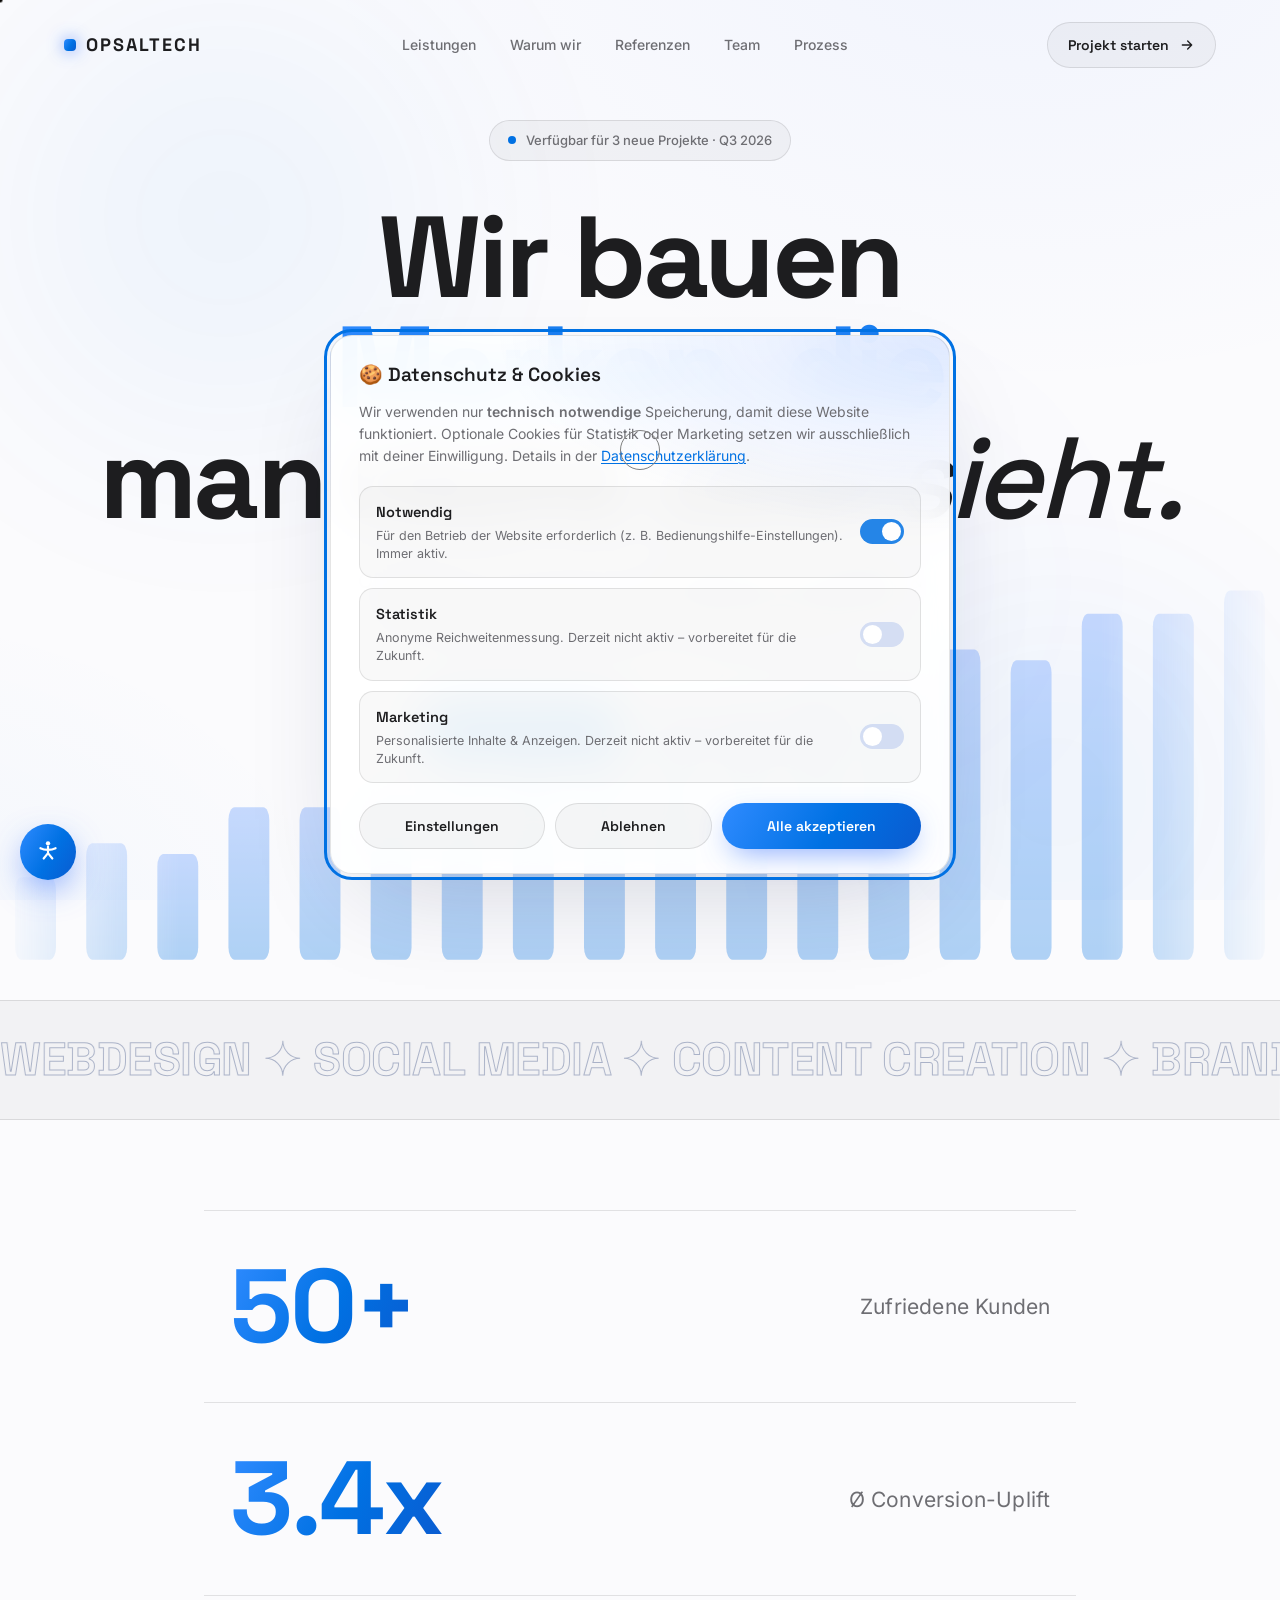
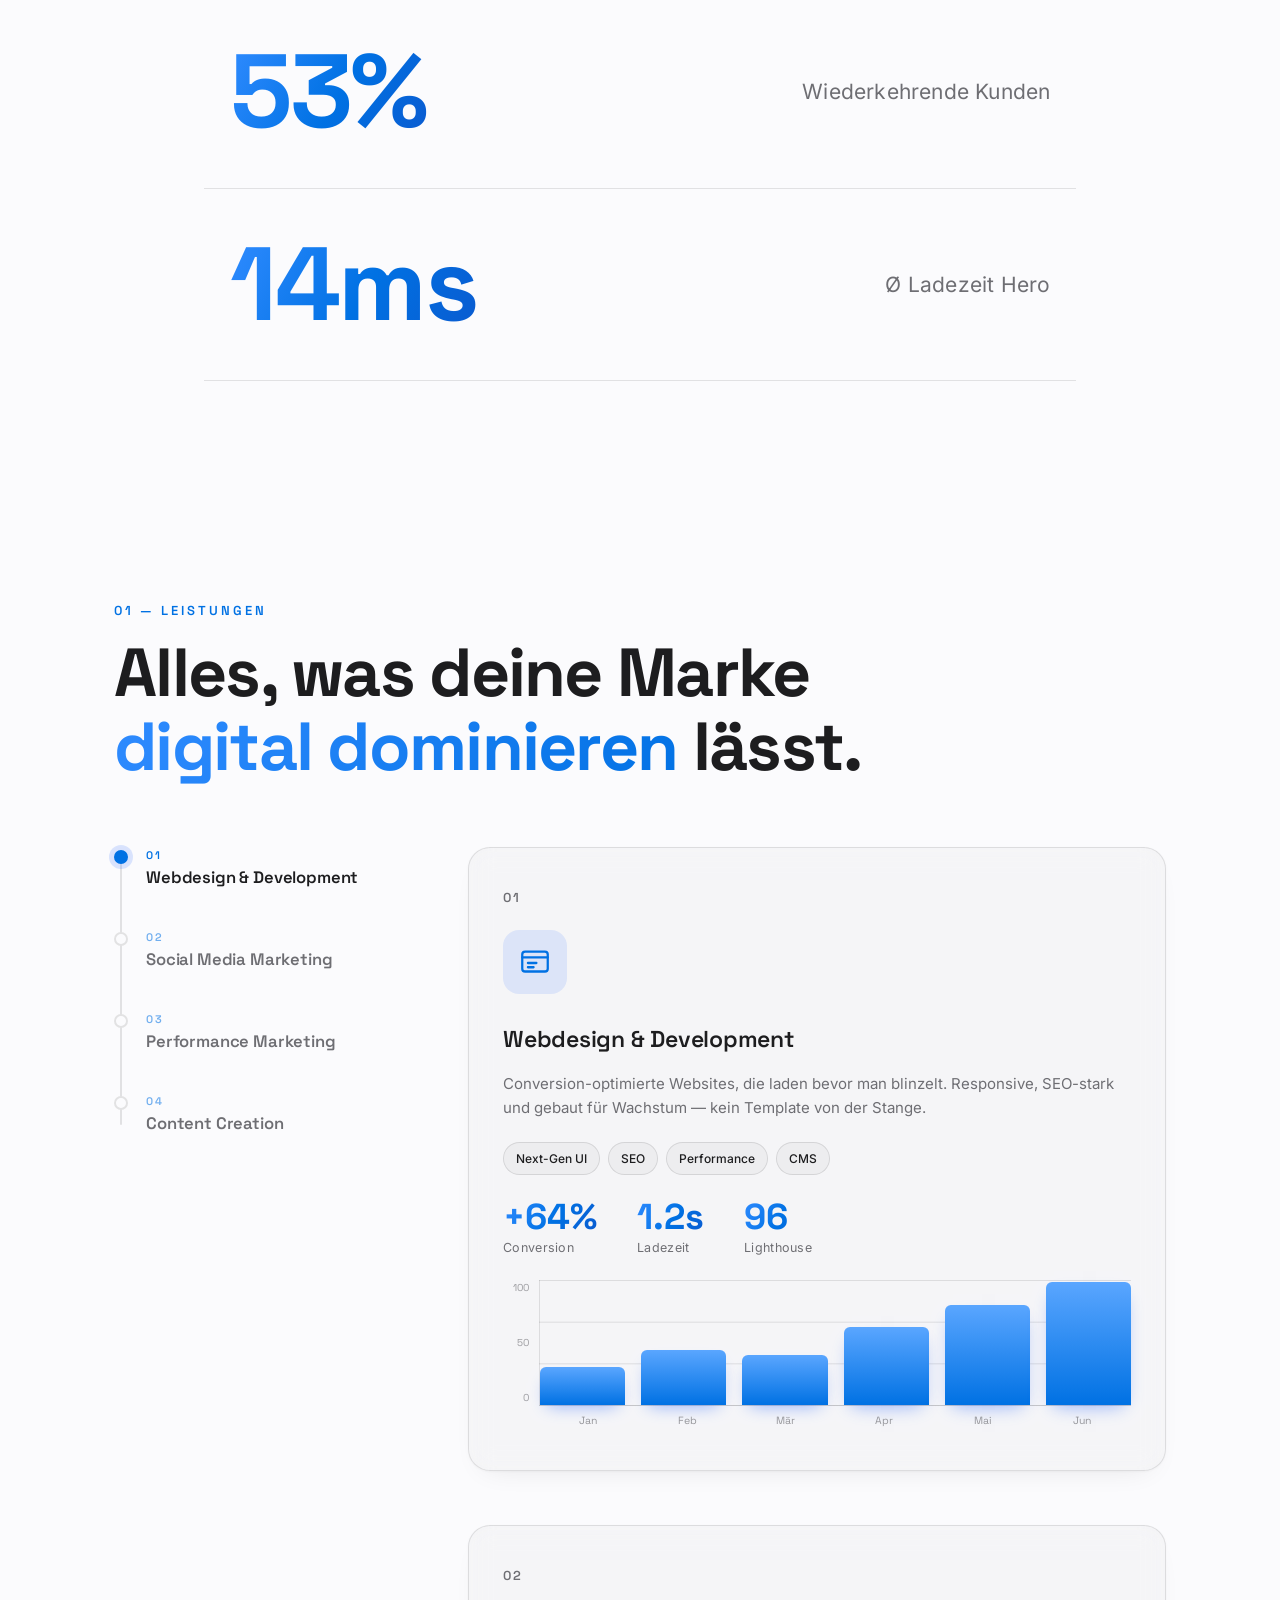
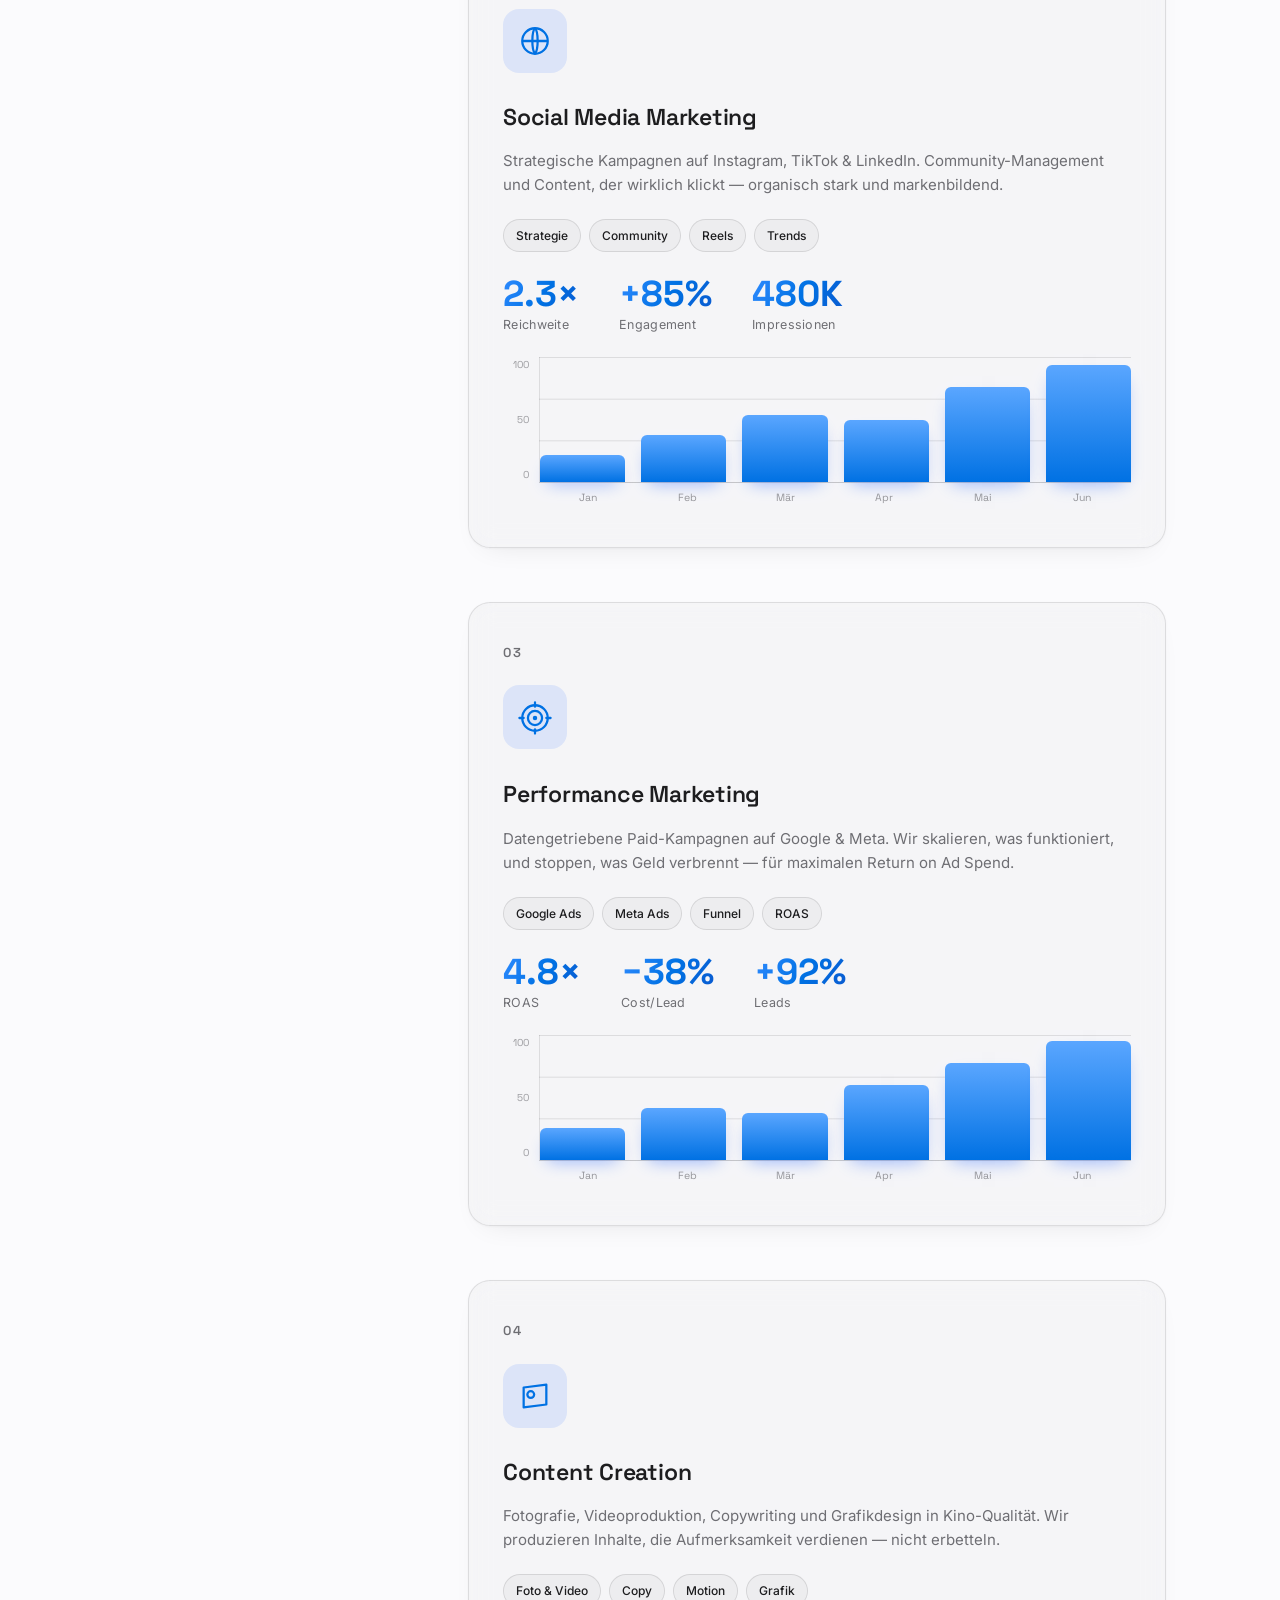
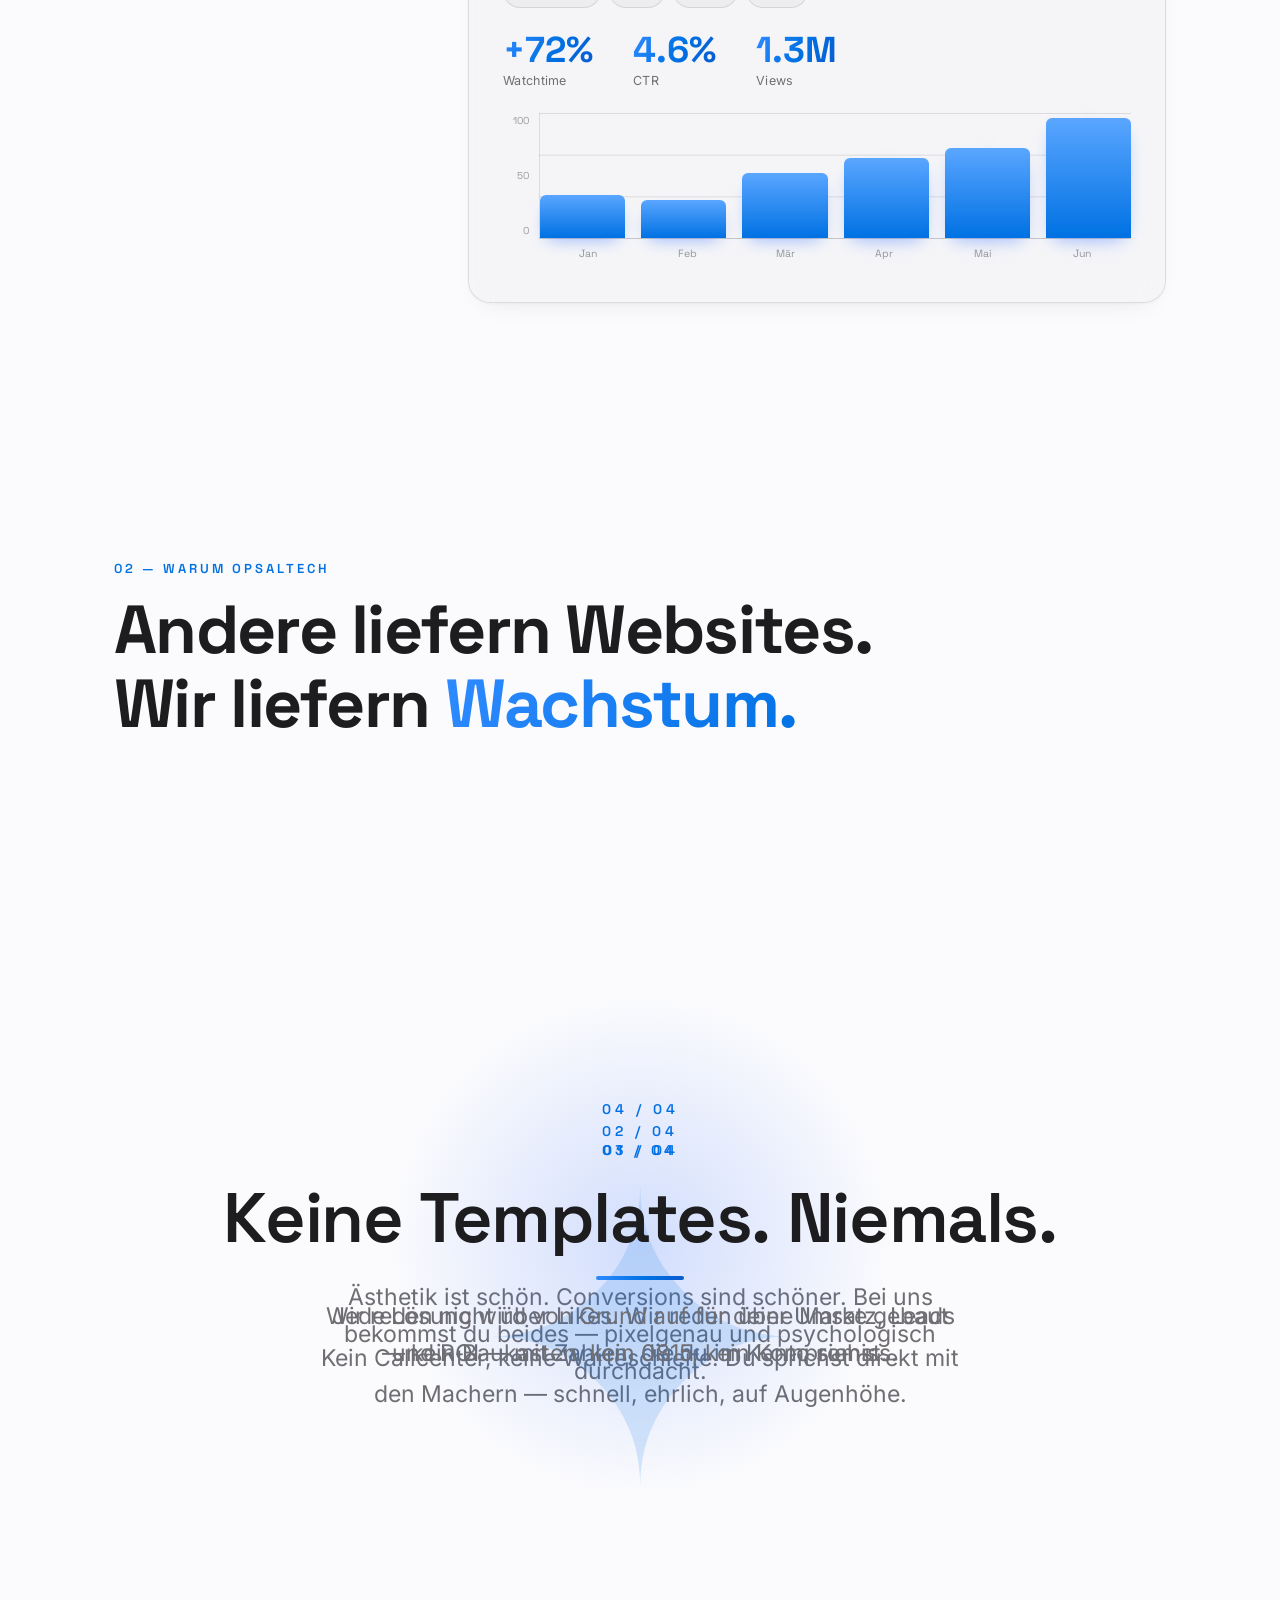
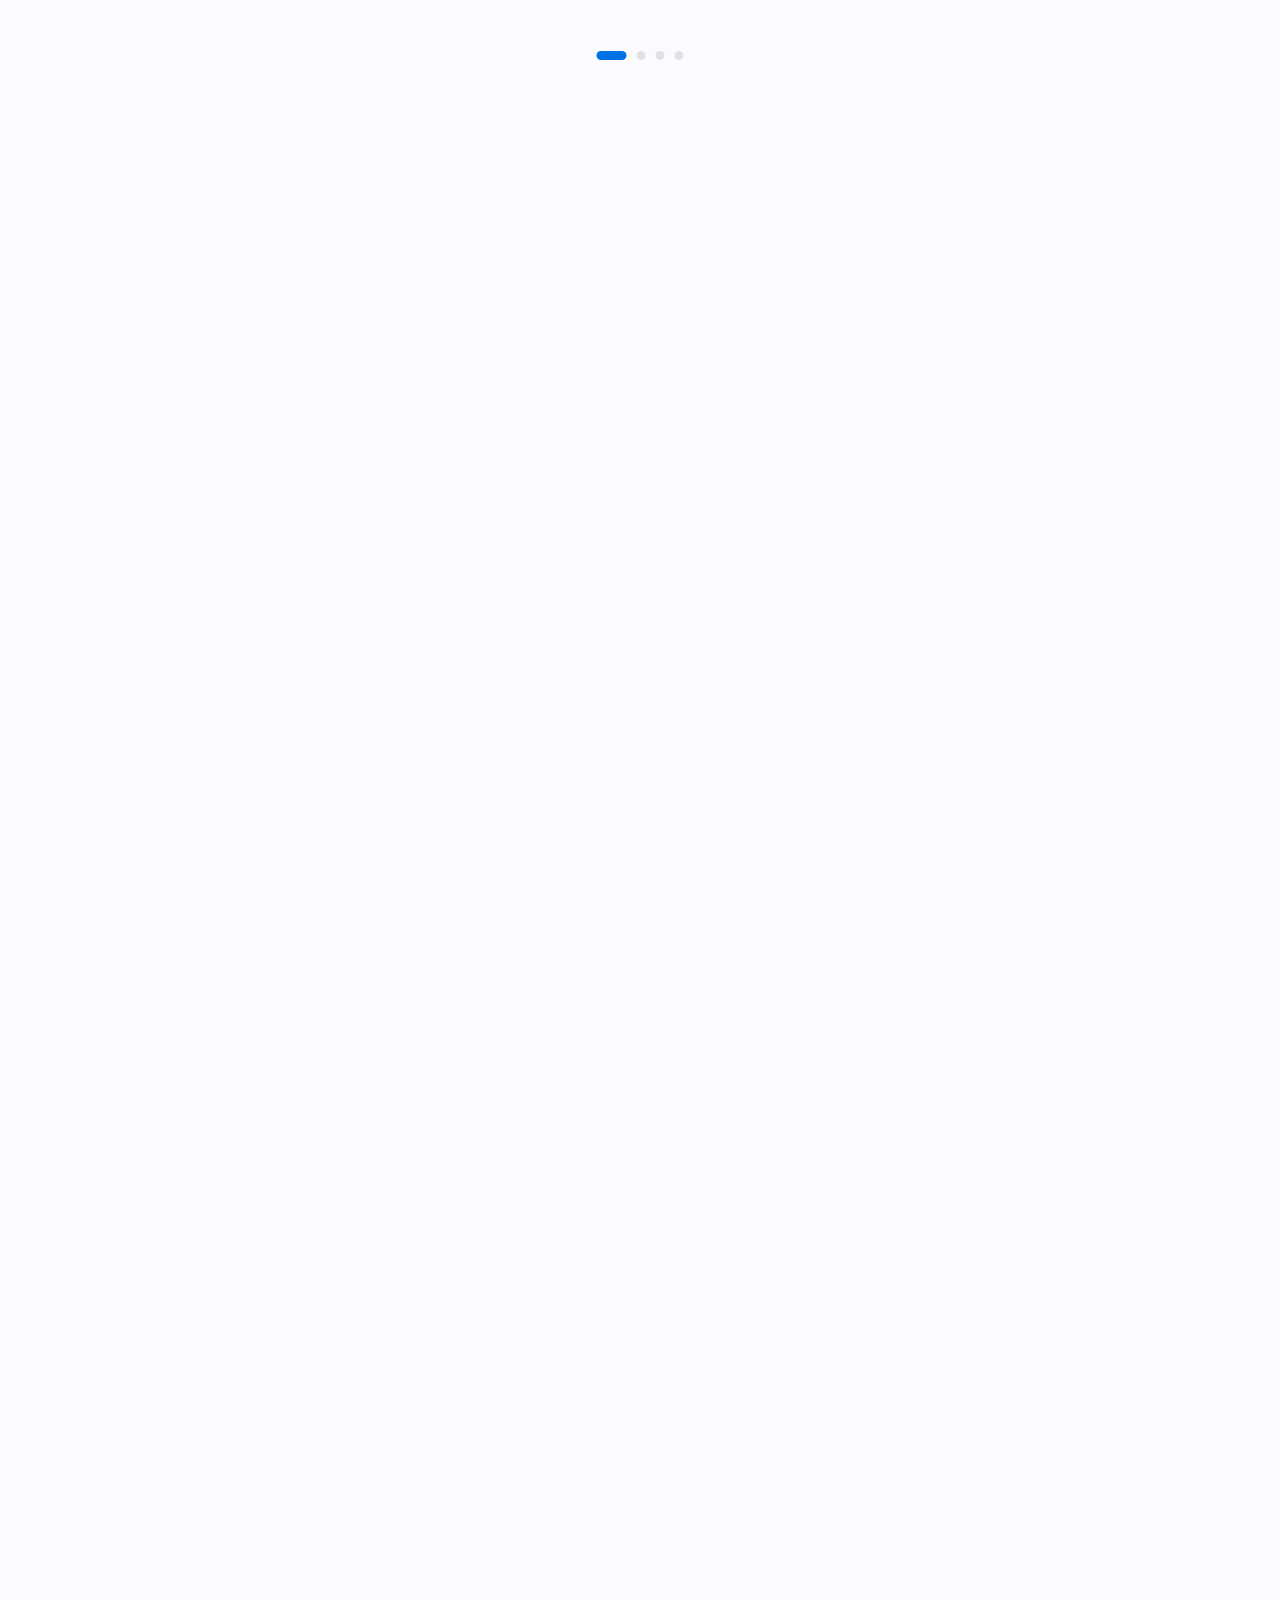
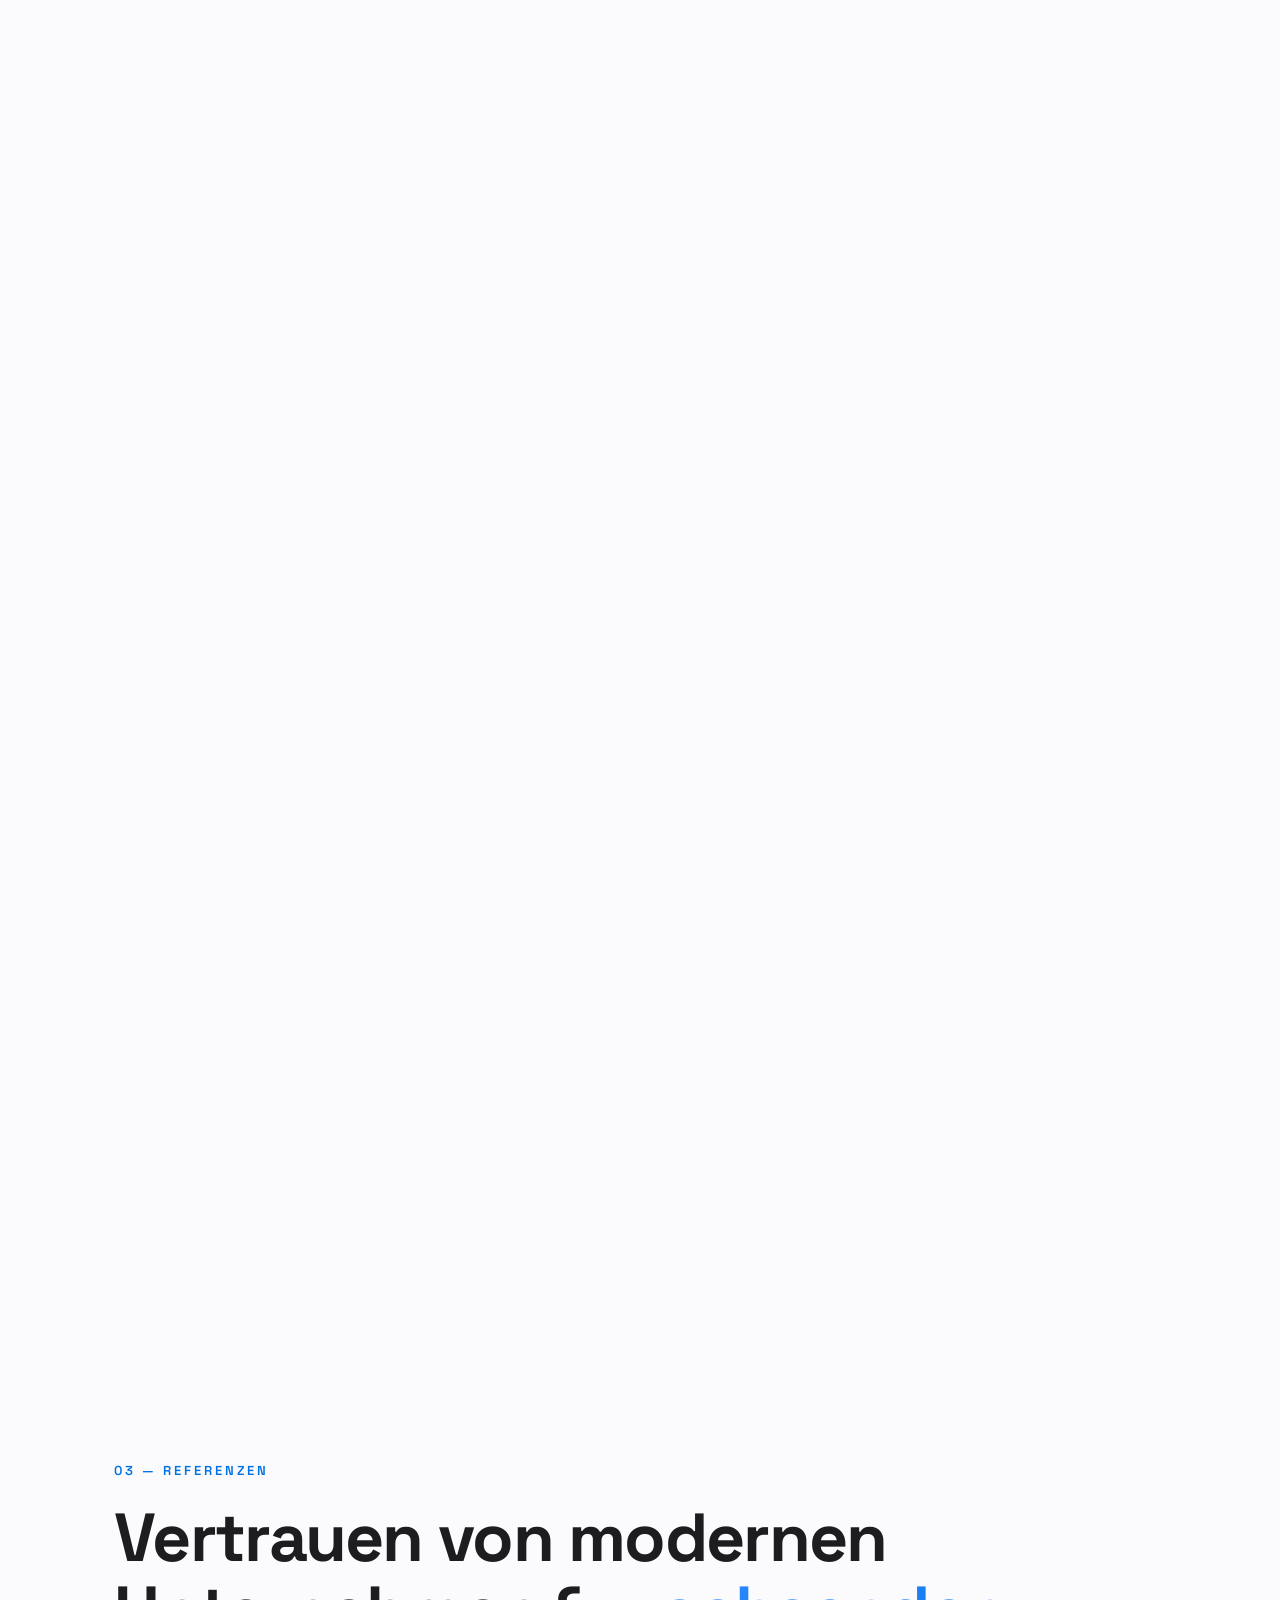
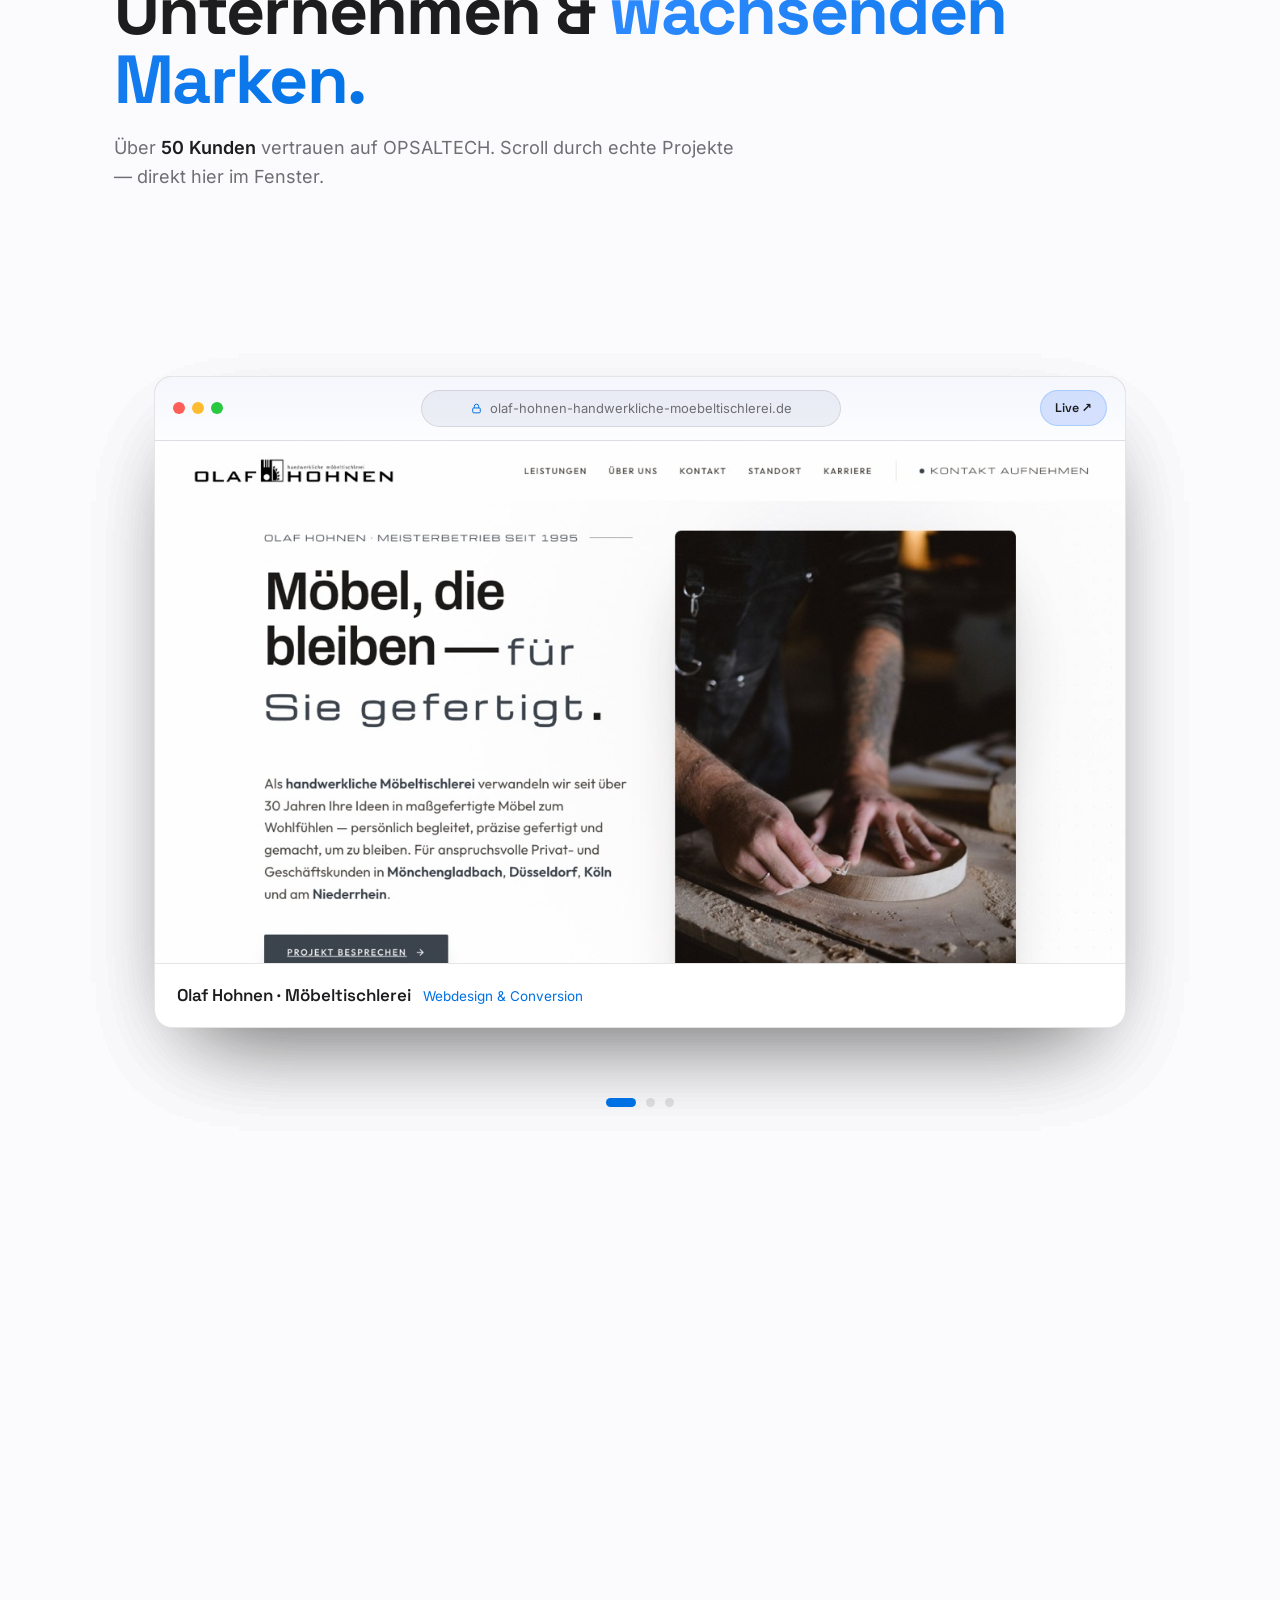
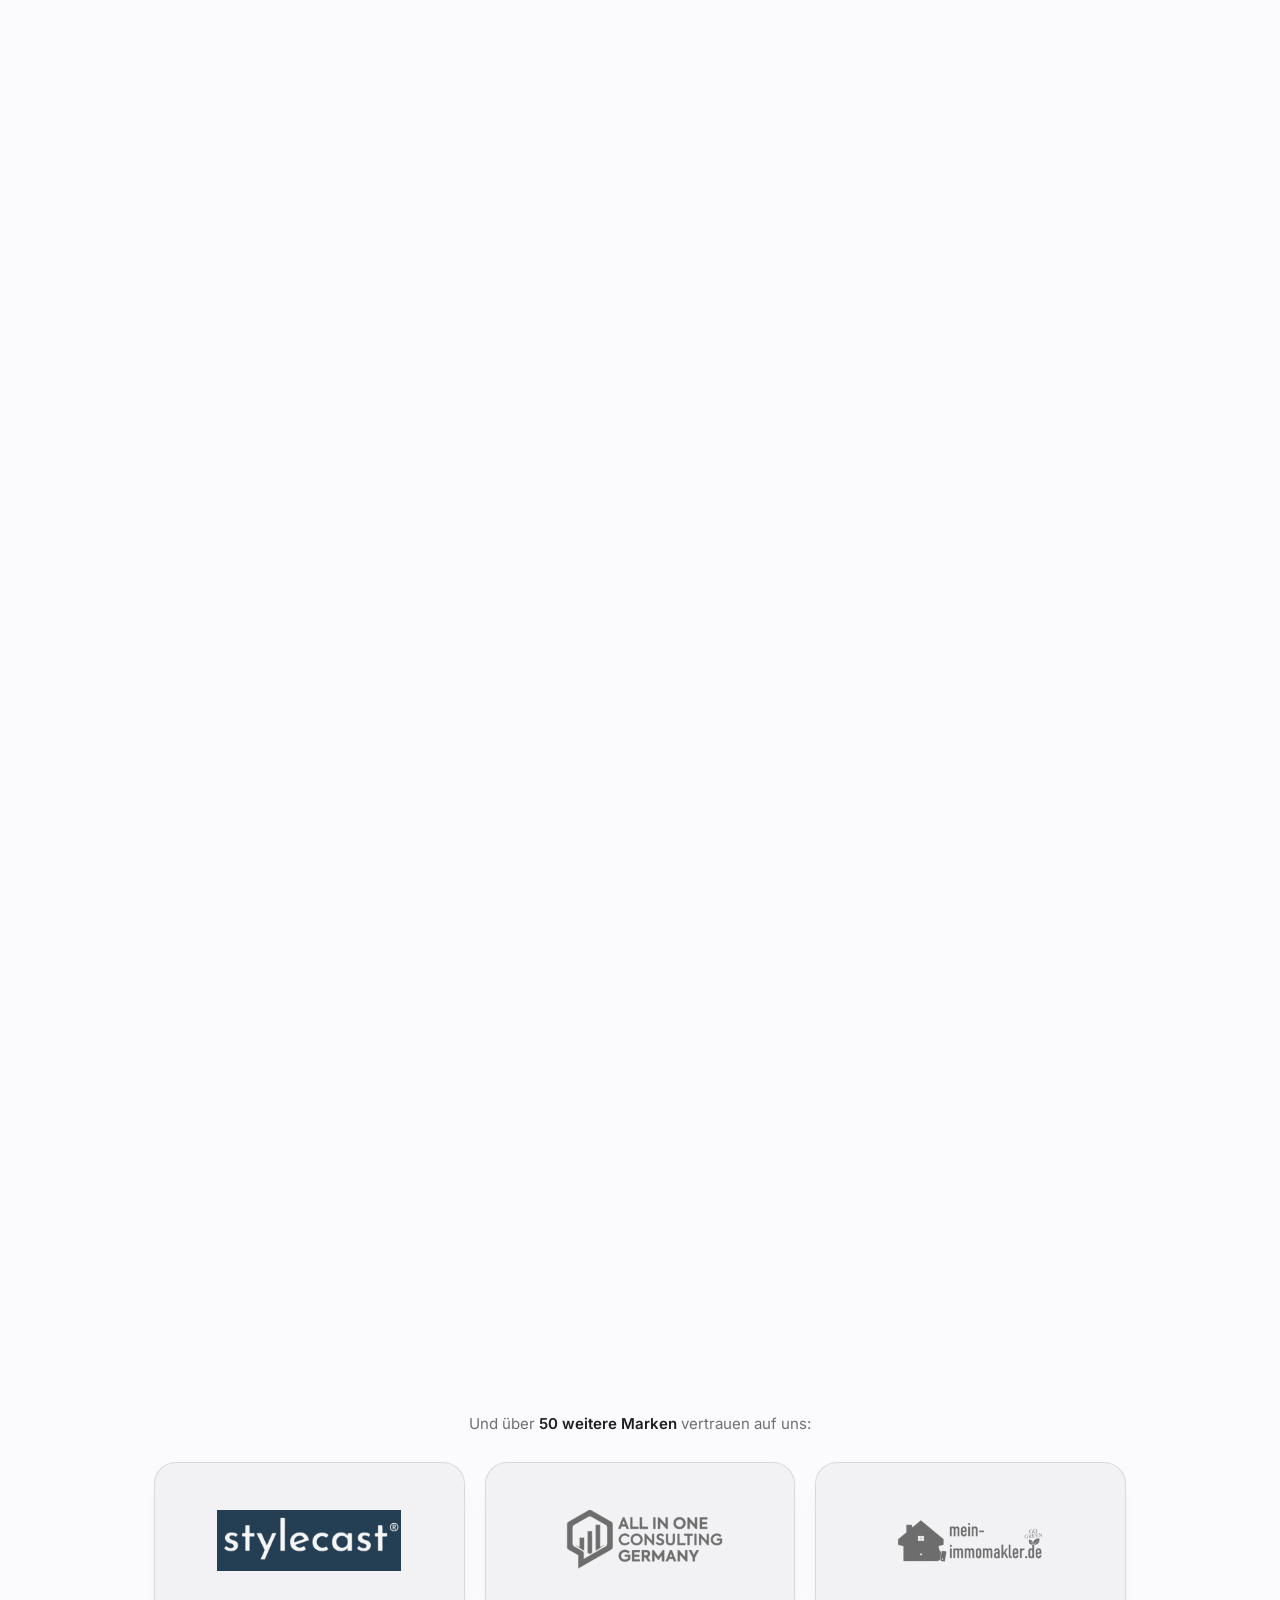
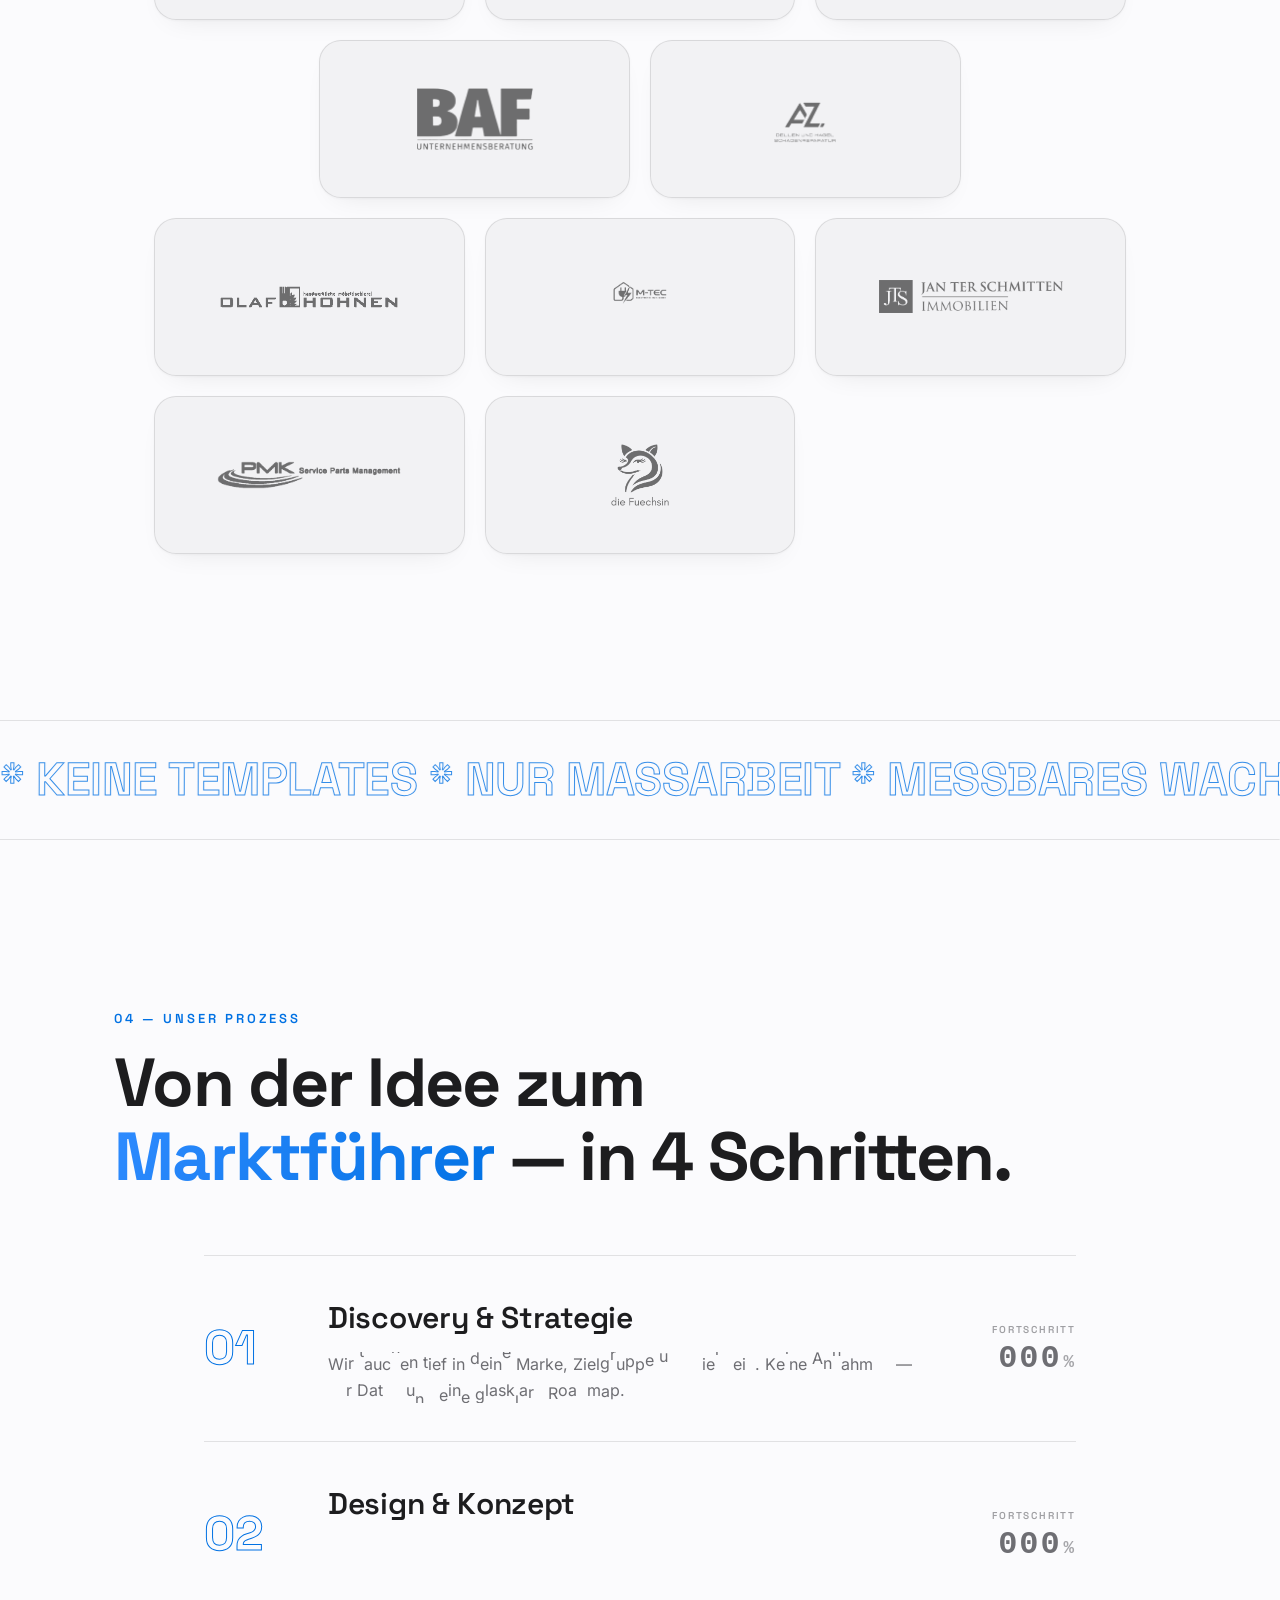
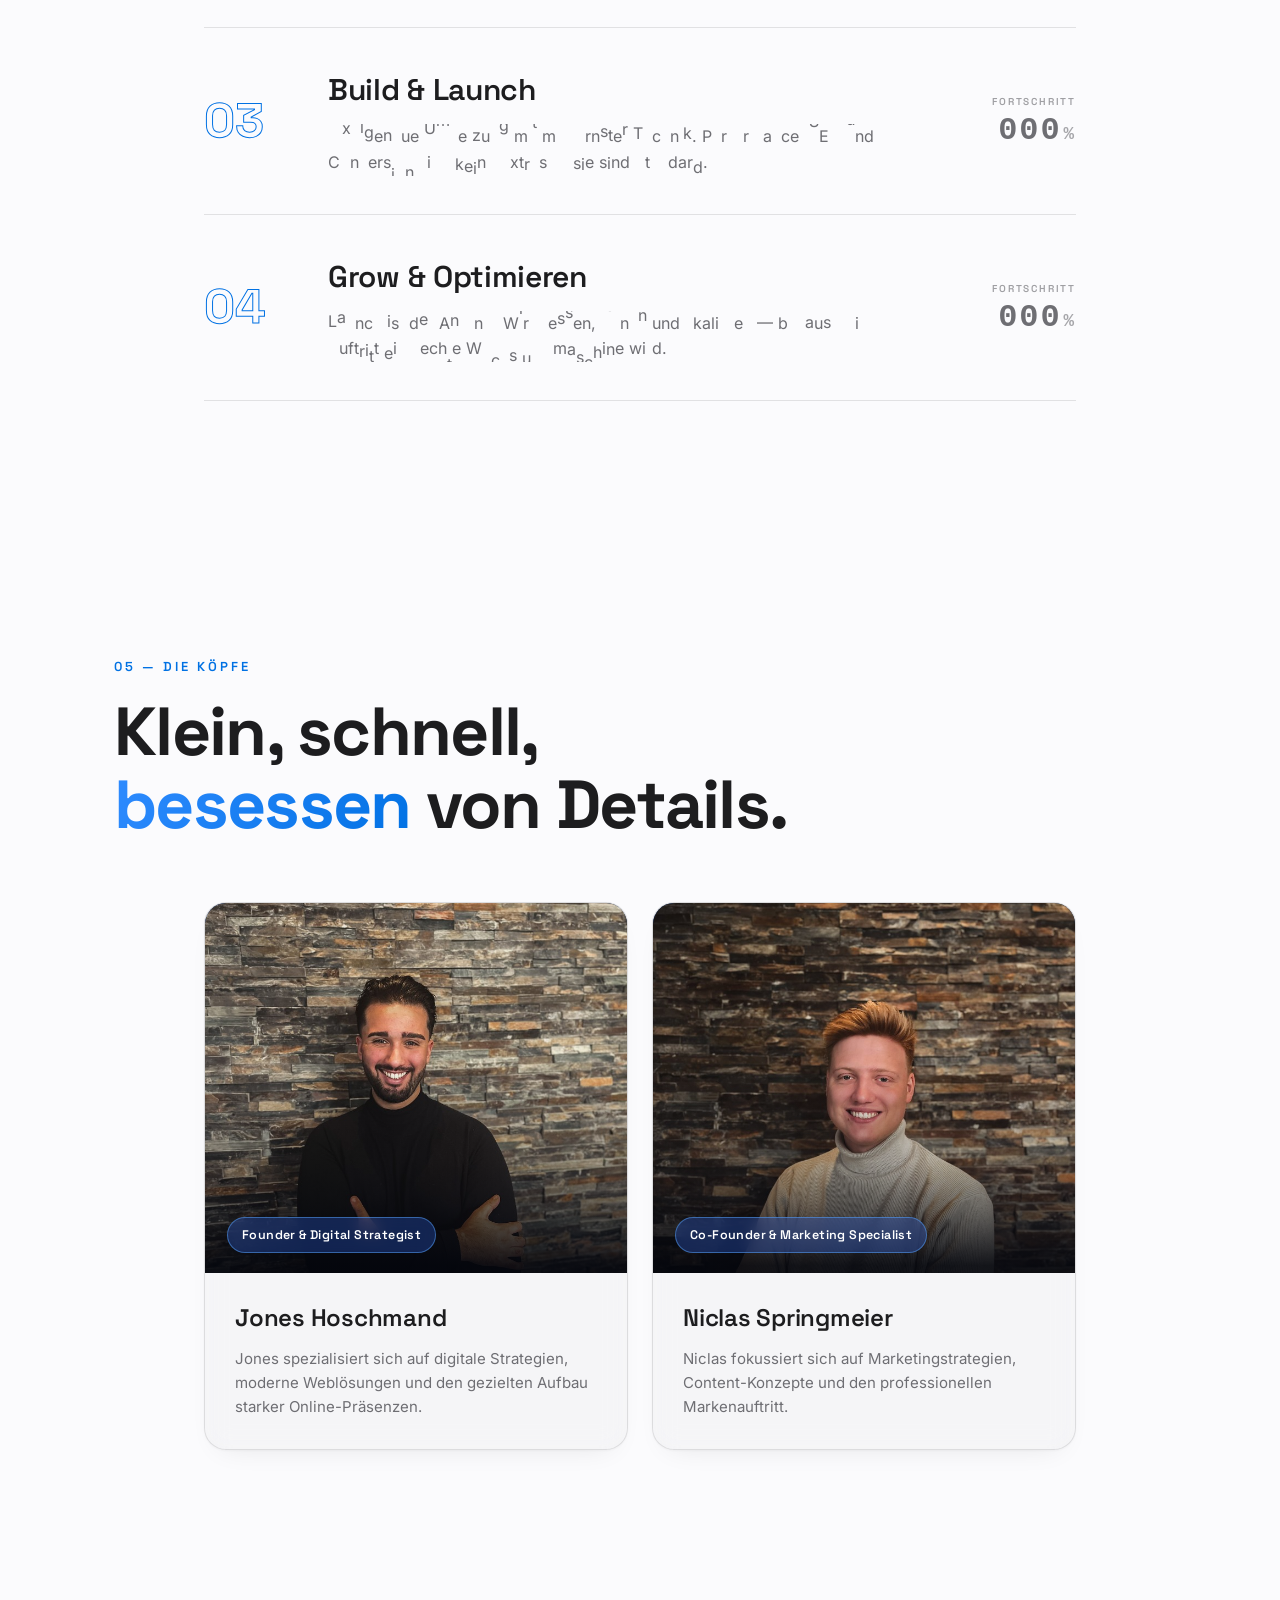
==== commit a02b343e: "Show services timeline on mobile as a horizontal sticky stepper The vertical rail was hidden below 8" ====
--- a/index.html
+++ b/index.html
@@ -39,7 +39,7 @@
 <link rel="preload" href="fonts/space-grotesk-700.woff2" as="font" type="font/woff2" crossorigin />
 <link rel="preload" href="fonts/inter-400.woff2" as="font" type="font/woff2" crossorigin />
 <link rel="stylesheet" href="fonts.css" />
-<link rel="stylesheet" href="styles.css?v=19" />
+<link rel="stylesheet" href="styles.css?v=20" />
 </head>
 <body>
 
@@ -190,6 +190,7 @@
 
   <div class="svc">
     <aside class="svc__rail" aria-hidden="true">
+      <div class="svc__current"></div>
       <ol class="svc__steps">
         <div class="svc__line"><span class="svc__fill"></span></div>
         <li class="svc__step"><span class="svc__dot"></span><span class="svc__num">01</span><span class="svc__label">Webdesign &amp; Development</span></li>
@@ -853,7 +854,7 @@
 }
 </script>
 
-<script src="script.js?v=19"></script>
-<script type="module" src="js/process-kinetic.js?v=19"></script>
+<script src="script.js?v=20"></script>
+<script type="module" src="js/process-kinetic.js?v=20"></script>
 </body>
 </html>
--- a/styles.css
+++ b/styles.css
@@ -327,9 +327,22 @@
 .svc__step.is-active .svc__dot{border-color:var(--violet);background:var(--violet);box-shadow:0 0 0 5px rgba(47,107,255,.16)}
 .svc__panels{display:flex;flex-direction:column;gap:clamp(30px,6vh,60px);min-width:0}
 .svc__panel{scroll-margin-top:120px}
+.svc__current{display:none}
 @media (max-width:860px){
+  /* mobile: horizontal sticky timeline on top, panels scroll below */
   .svc{grid-template-columns:1fr;gap:0}
-  .svc__rail{display:none}
+  .svc__rail{position:sticky;top:56px;z-index:30;align-self:stretch;
+    margin:0 calc(-1 * clamp(20px,5vw,64px)) 26px;padding:14px clamp(20px,5vw,64px) 13px;
+    background:rgba(251,251,253,.82);backdrop-filter:blur(16px) saturate(140%);border-bottom:1px solid var(--line)}
+  .svc__current{display:block;text-align:center;font-family:var(--display);font-weight:600;font-size:15px;letter-spacing:-.01em;color:var(--ink);margin-bottom:12px;transition:color .3s}
+  .svc__steps{flex-direction:row;justify-content:space-between;gap:0;align-items:flex-start}
+  .svc__line{left:12.5%;right:12.5%;top:7px;bottom:auto;width:auto;height:2px}
+  .svc__fill{width:0;height:100%}
+  .svc__step{flex:1;padding-left:0;flex-direction:column;align-items:center;gap:6px}
+  .svc__dot{position:relative;left:auto;top:auto}
+  .svc__num{opacity:.55}
+  .svc__step.is-active .svc__num{opacity:1}
+  .svc__label{display:none}
 }
 /* analytics panel inside each card — KPIs + bar chart with axes */
 .card__analytics{margin-top:24px}
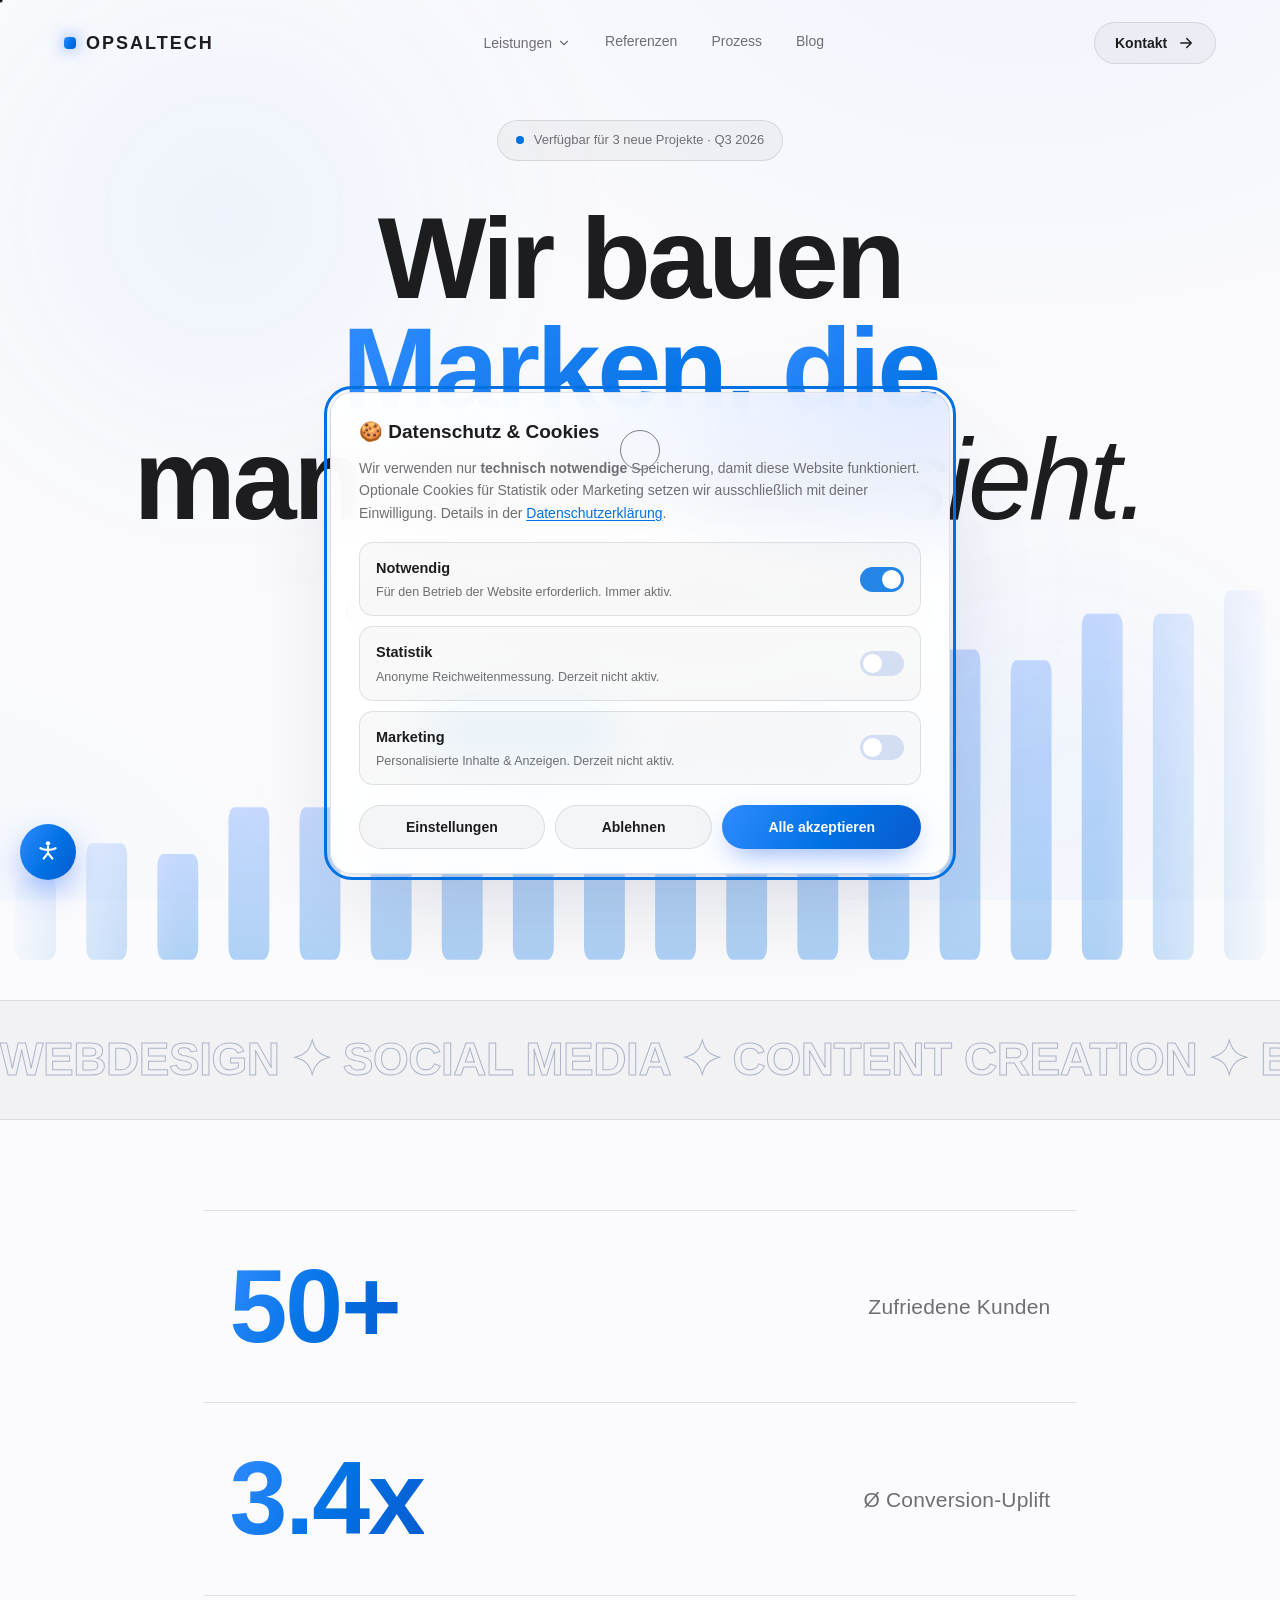
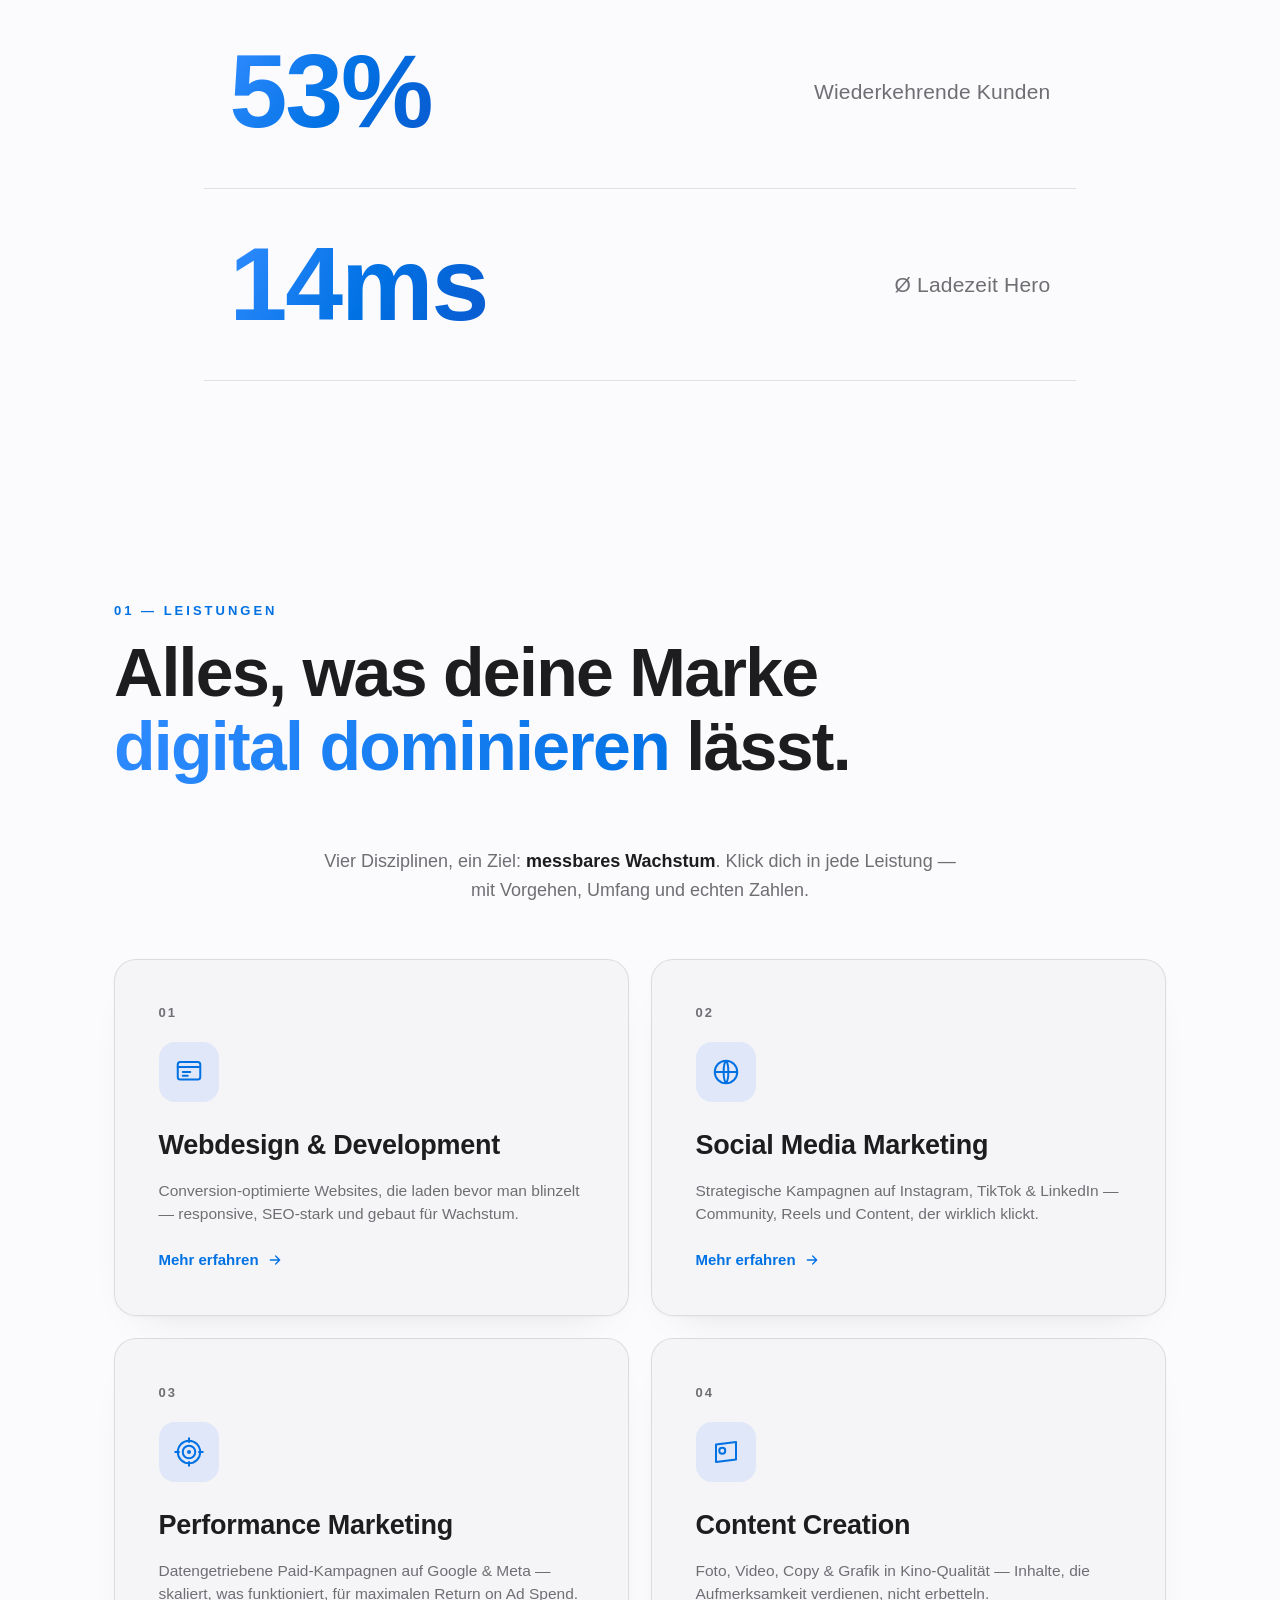
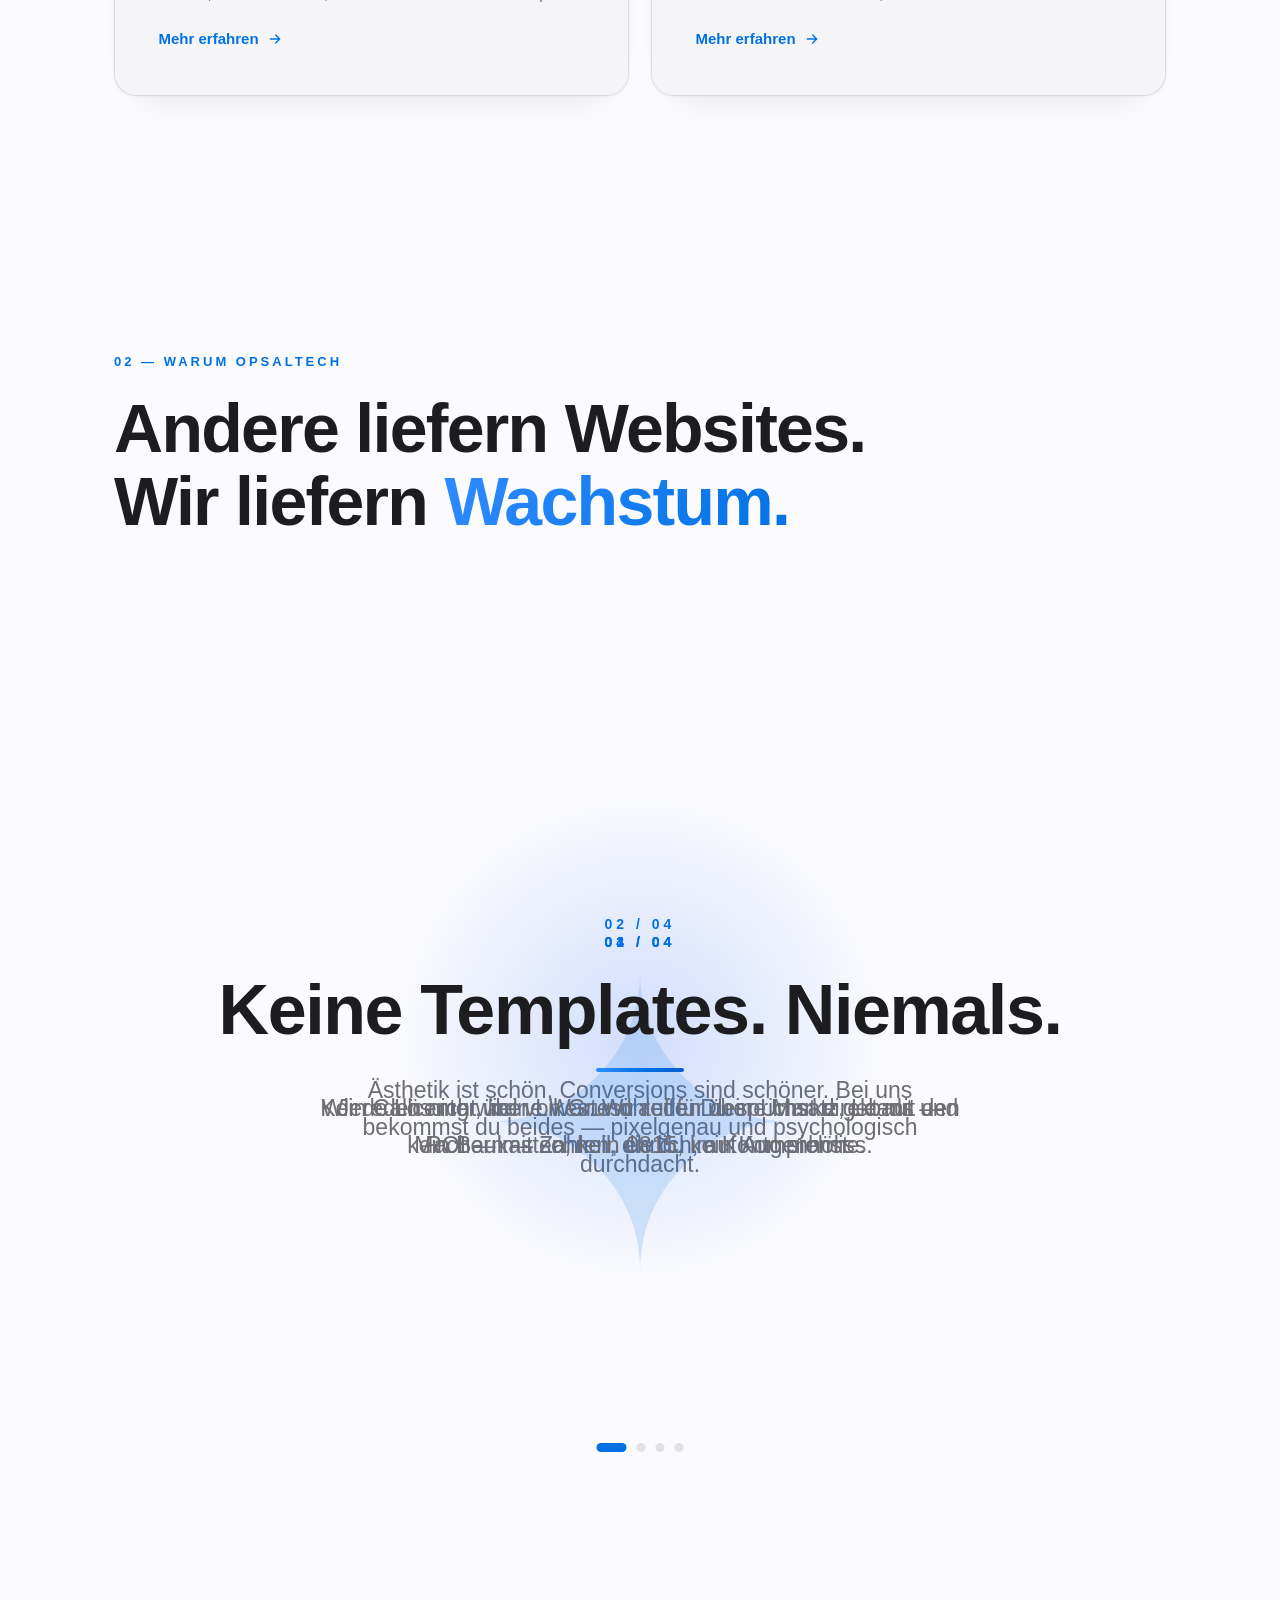
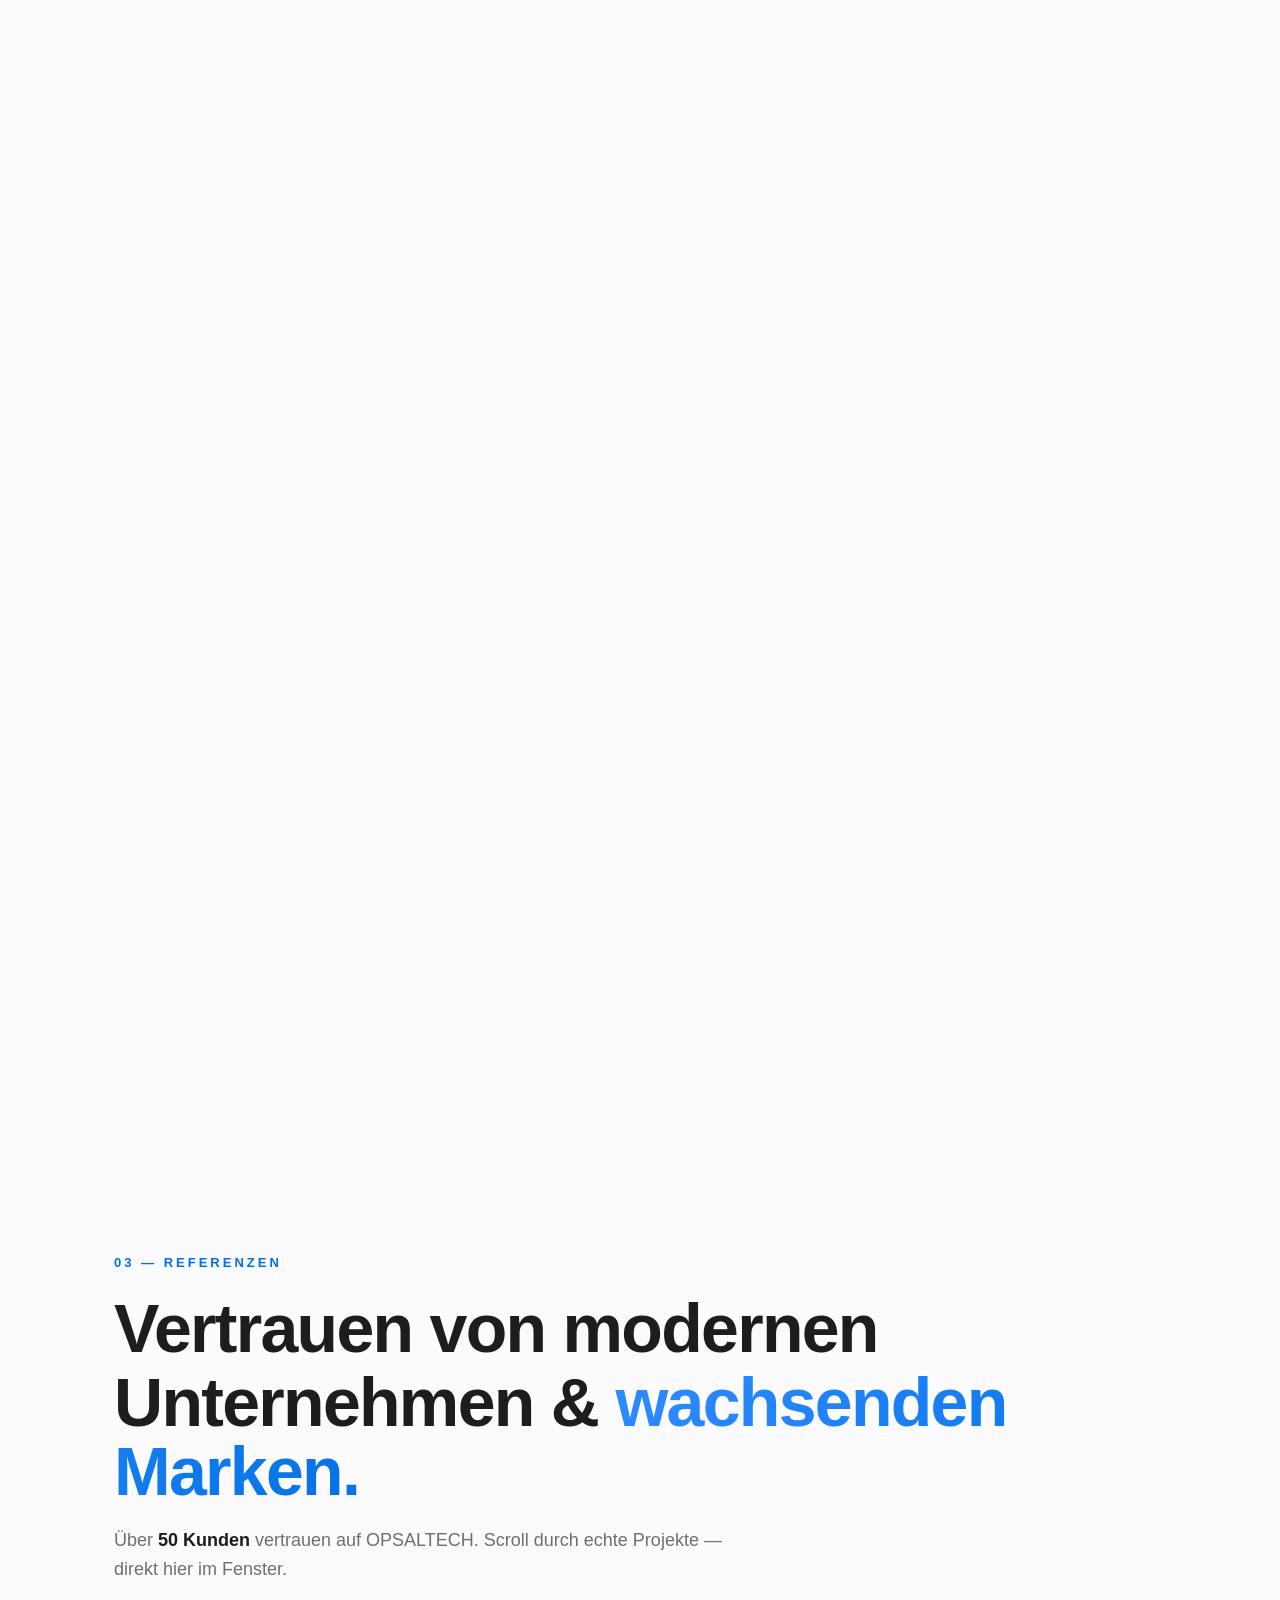
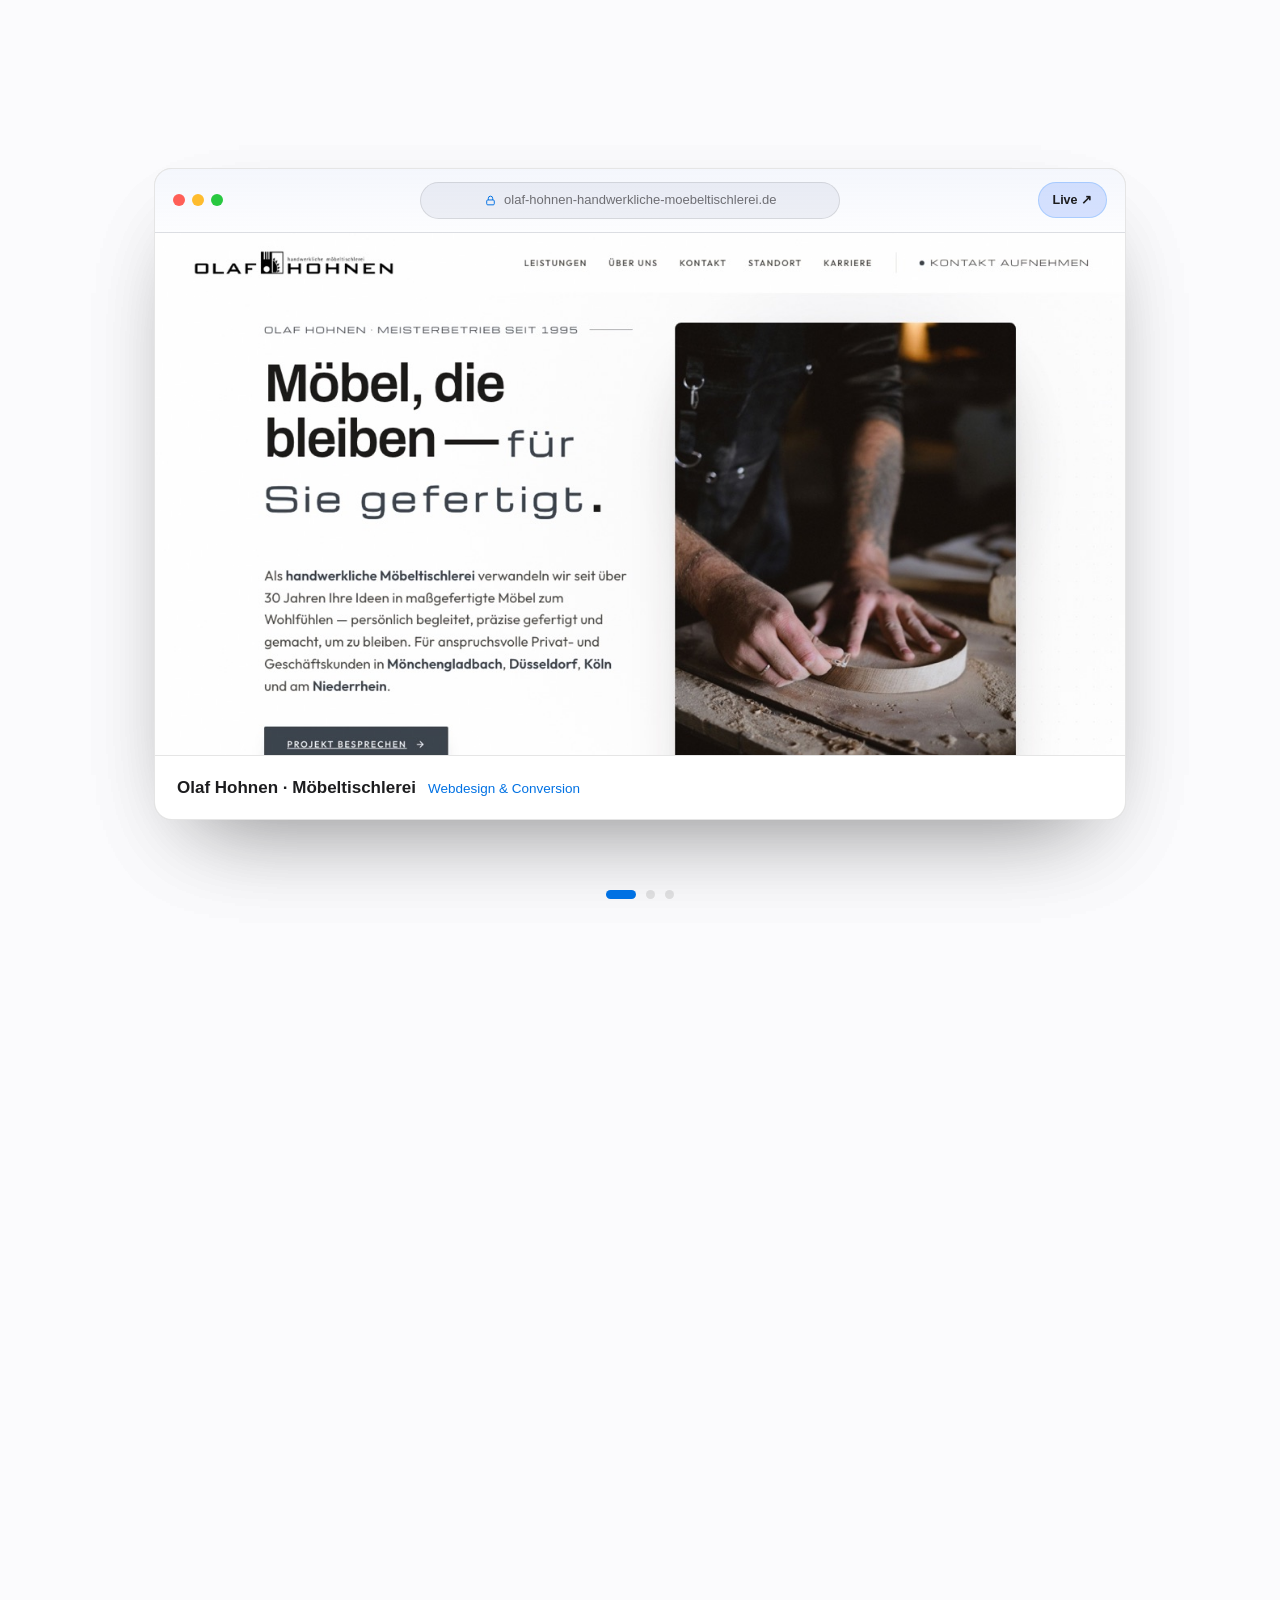
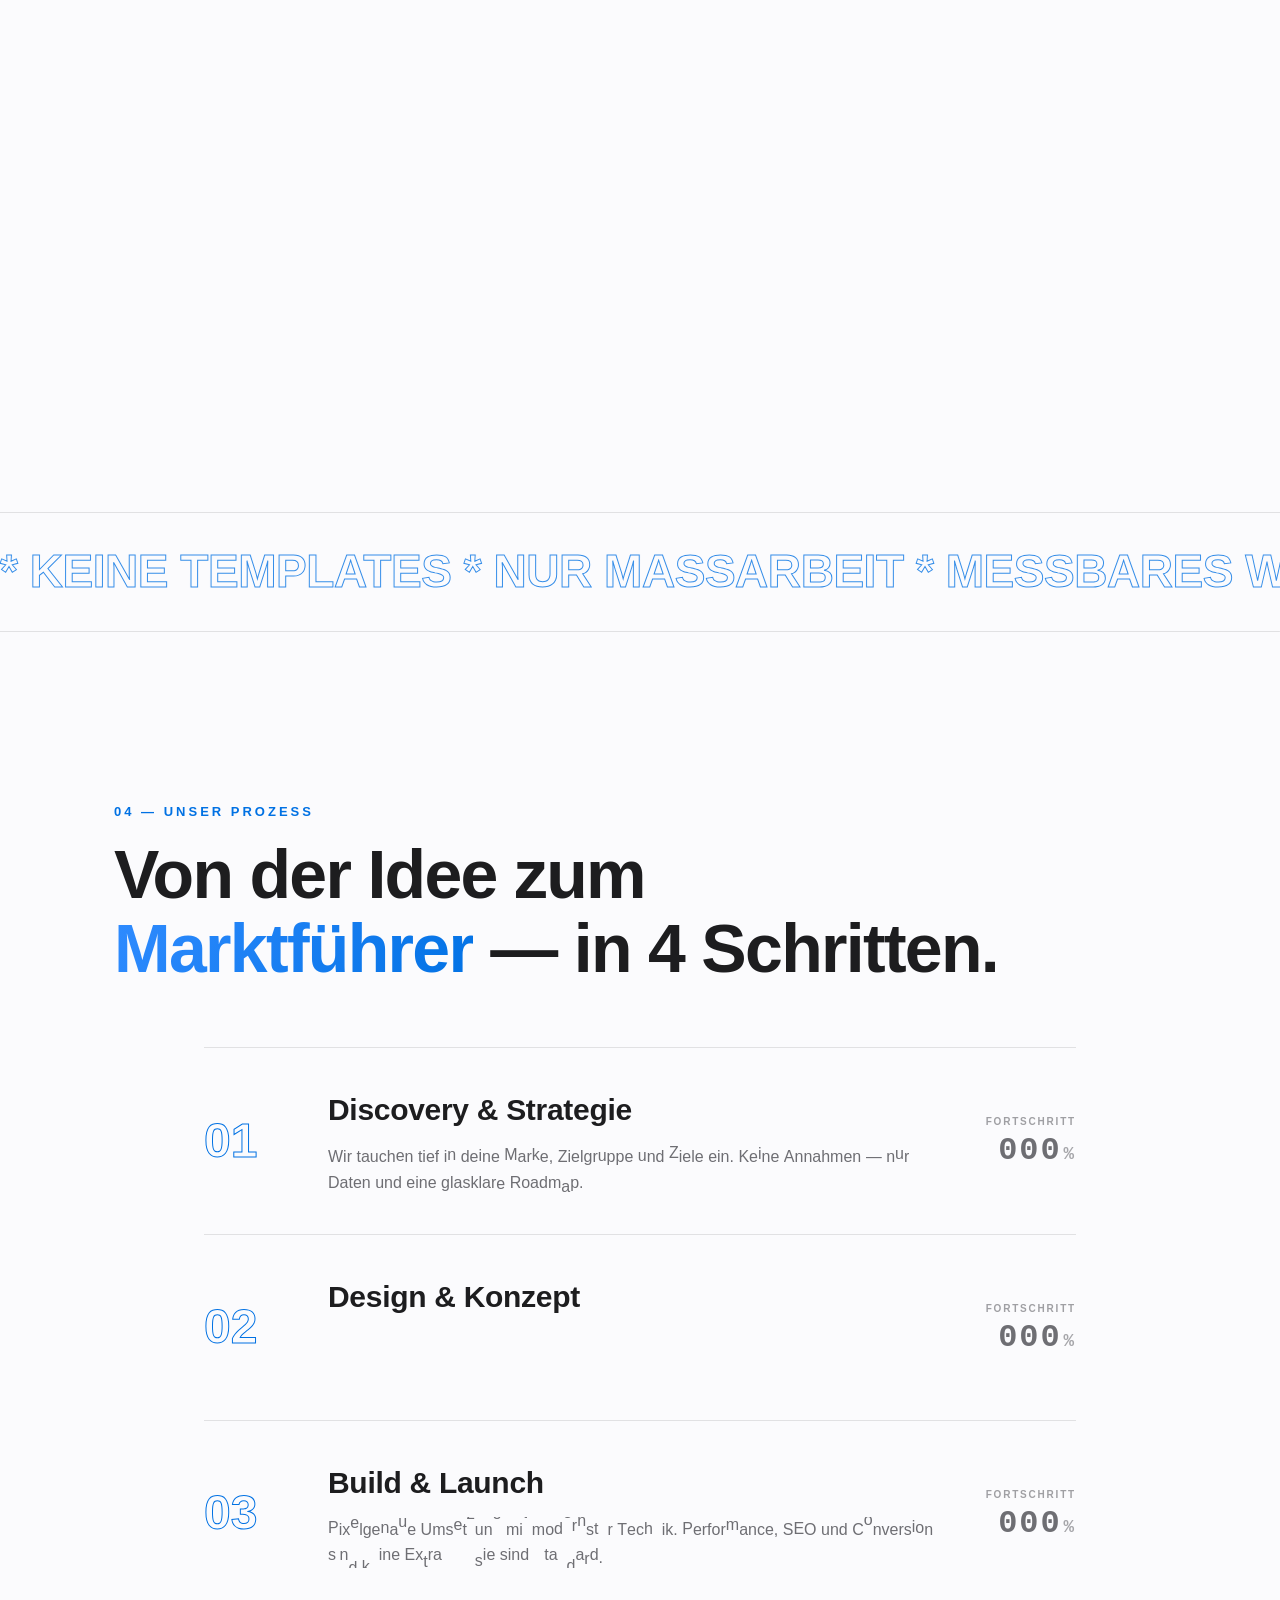
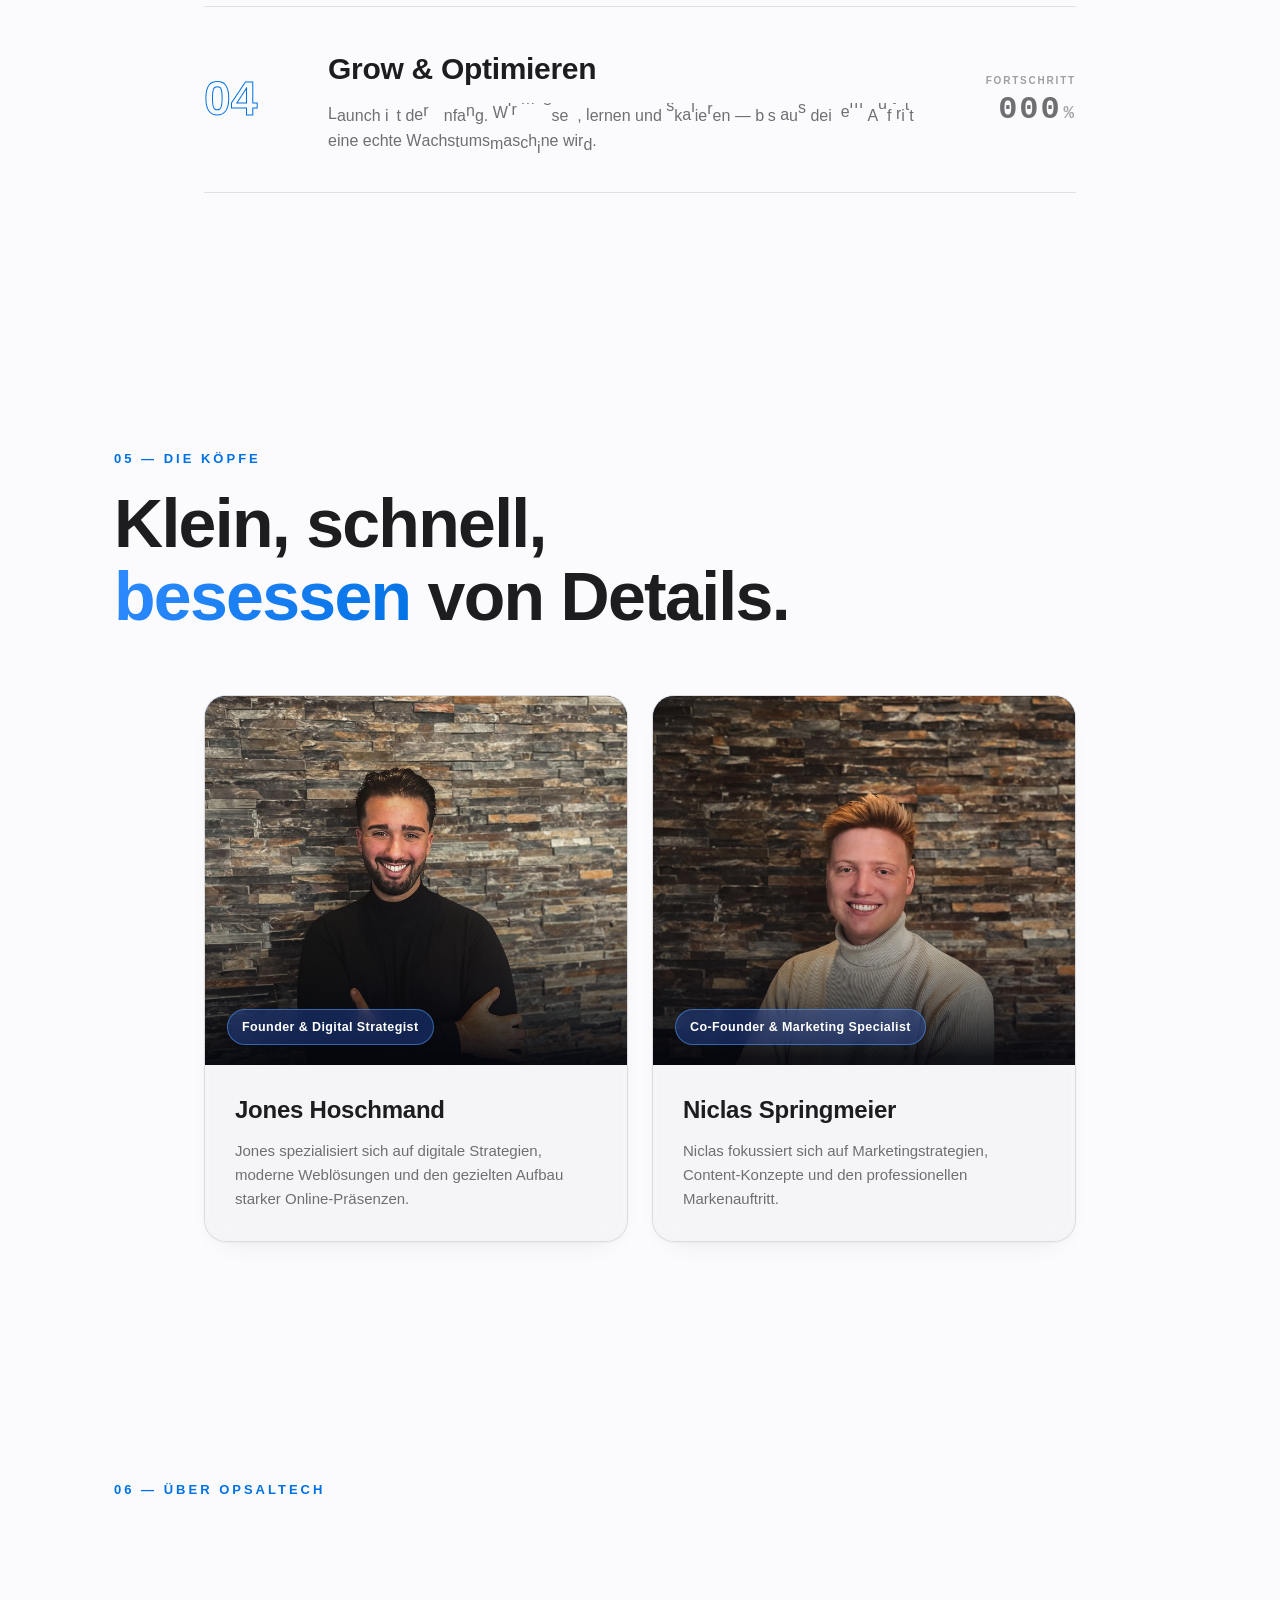
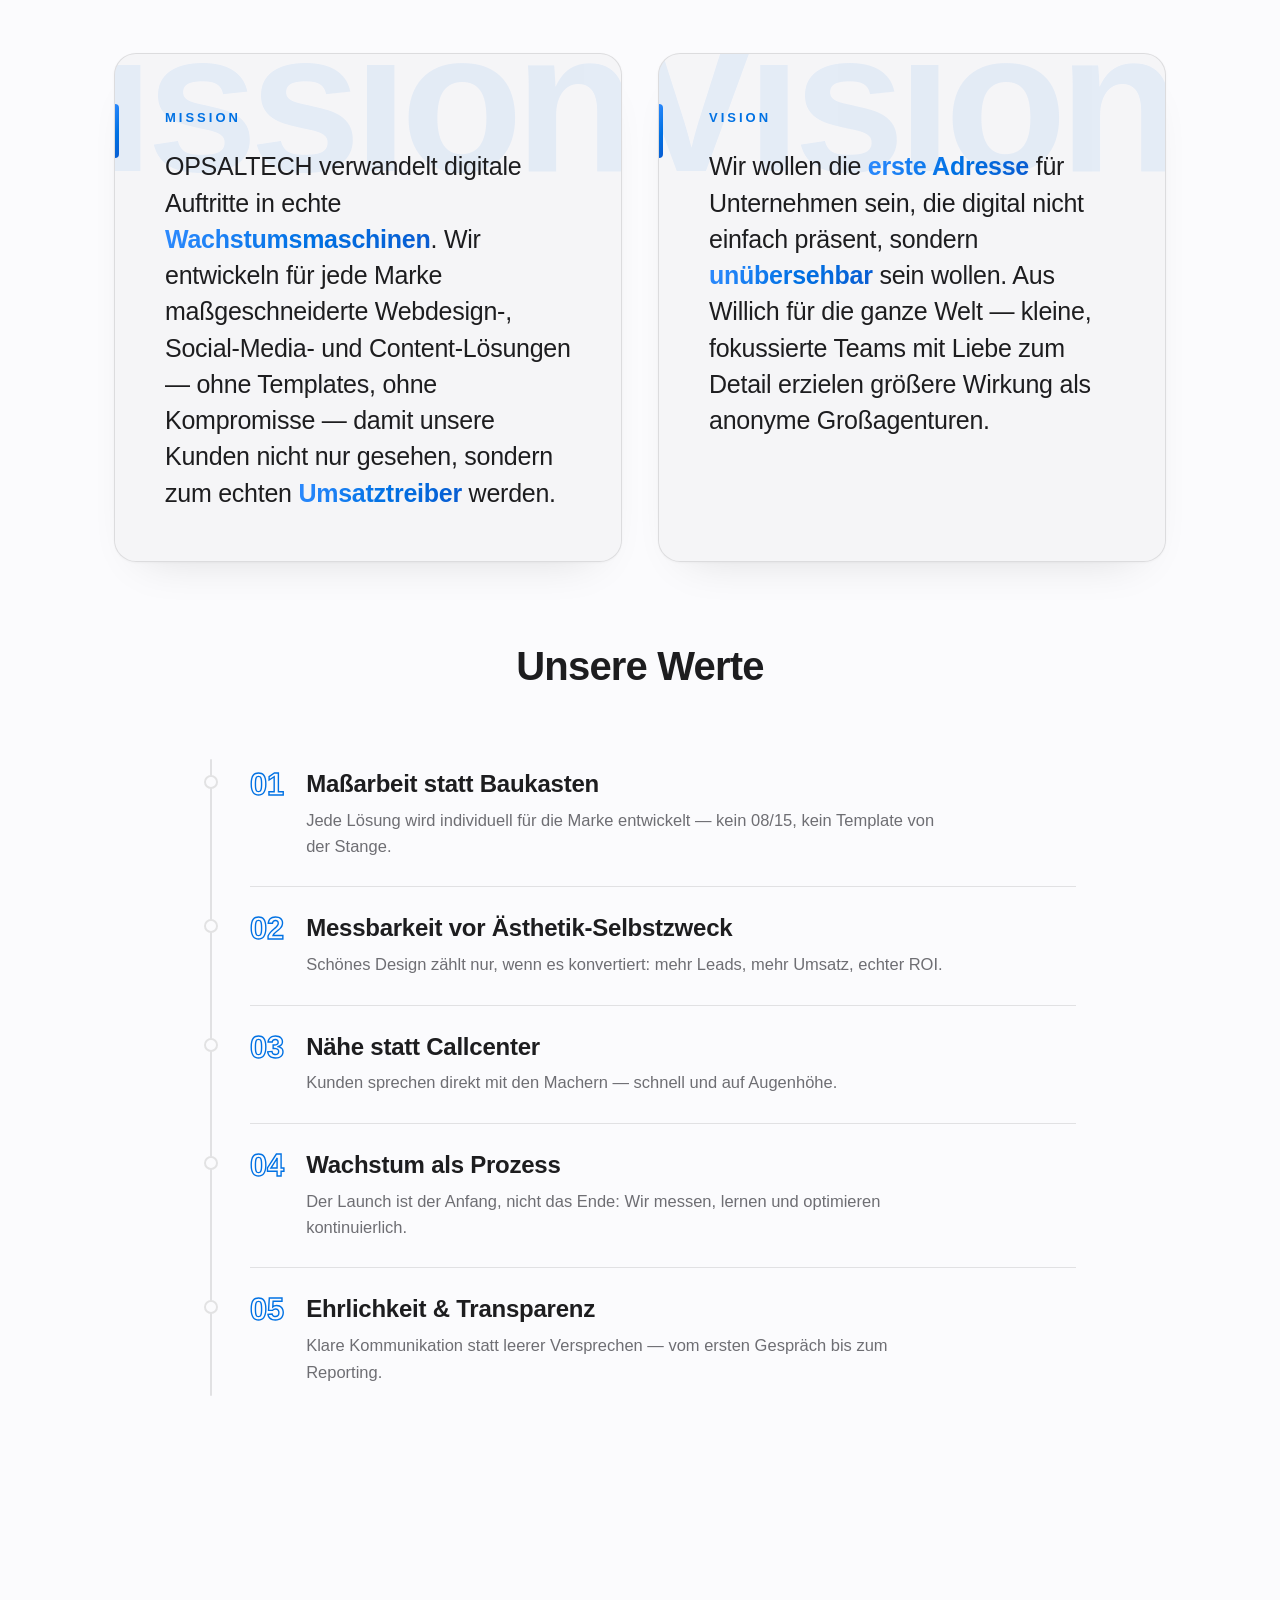
==== commit c964c493: "Rebuild site as multi-page with service pages, blog, contact & Helvetica Convert the one-pager into " ====
--- a/index.html
+++ b/index.html
@@ -15,8 +15,8 @@
 <link rel="canonical" href="https://www.opsaltech.de/" />
 
 <!-- Favicon -->
-<link rel="icon" type="image/svg+xml" href="favicon.svg" />
-<link rel="apple-touch-icon" href="favicon.svg" />
+<link rel="icon" type="image/svg+xml" href="/favicon.svg" />
+<link rel="apple-touch-icon" href="/favicon.svg" />
 
 <!-- Open Graph (Facebook, LinkedIn, WhatsApp …) -->
 <meta property="og:type" content="website" />
@@ -35,31 +35,10 @@
 <meta name="twitter:title" content="Webdesign &amp; Social-Media-Agentur Willich | OPSALTECH" />
 <meta name="twitter:description" content="Webdesign, Social Media Marketing &amp; Content Creation aus Willich — für messbares Wachstum." />
 <meta name="twitter:image" content="https://www.opsaltech.de/images/logo.png" />
-<!-- Lokal gehostete Schriften (DSGVO: keine Google-Fonts-CDN, keine IP-Übertragung an Google) -->
-<link rel="preload" href="fonts/space-grotesk-700.woff2" as="font" type="font/woff2" crossorigin />
-<link rel="preload" href="fonts/inter-400.woff2" as="font" type="font/woff2" crossorigin />
-<link rel="stylesheet" href="fonts.css" />
-<link rel="stylesheet" href="styles.css?v=20" />
+<!-- Schriftart Helvetica (System-Stack) — keine Web-Fonts, keine Fremd-Server -->
+<link rel="stylesheet" href="/styles.css?v=21" />
 </head>
-<body>
-
-<a class="skip-link" href="#hero">Zum Inhalt springen</a>
-
-<!-- ============ NOISE + AURORA BACKDROP ============ -->
-<div class="backdrop" aria-hidden="true">
-  <div class="aurora aurora--1"></div>
-  <div class="aurora aurora--2"></div>
-  <div class="aurora aurora--3"></div>
-  <div class="grid-overlay"></div>
-  <div class="noise"></div>
-</div>
-
-<!-- ============ CUSTOM CURSOR ============ -->
-<div class="cursor" aria-hidden="true"></div>
-<div class="cursor-dot" aria-hidden="true"></div>
-
-<!-- ============ PROGRESS BAR ============ -->
-<div class="scroll-progress" aria-hidden="true"></div>
+<body data-page="home">
 
 <!-- ============ PRELOADER ============ -->
 <div class="preloader" id="preloader" aria-hidden="true">
@@ -69,47 +48,8 @@
   </div>
 </div>
 
-<!-- ============ NAV ============ -->
-<header class="nav" id="nav">
-  <a href="#hero" class="nav__brand" data-cursor="hover">
-    <span class="nav__mark"></span>OPSALTECH
-  </a>
-  <nav class="nav__links" aria-label="Hauptnavigation">
-    <a href="#leistungen" data-cursor="hover">Leistungen</a>
-    <a href="#warum" data-cursor="hover">Warum wir</a>
-    <a href="#arbeiten" data-cursor="hover">Referenzen</a>
-    <a href="#team" data-cursor="hover">Team</a>
-    <a href="#prozess" data-cursor="hover">Prozess</a>
-  </nav>
-  <a href="#kontakt" class="btn btn--nav magnetic" data-cursor="hover">
-    <span>Projekt starten</span>
-    <svg viewBox="0 0 24 24" width="16" height="16"><path d="M5 12h14M13 6l6 6-6 6" fill="none" stroke="currentColor" stroke-width="2" stroke-linecap="round" stroke-linejoin="round"/></svg>
-  </a>
-  <button class="nav__burger" id="burger" aria-label="Menü öffnen" aria-expanded="false" aria-controls="menu"><span></span><span></span></button>
-</header>
-
-<!-- ============ MOBILE MENU OVERLAY ============ -->
-<div class="menu" id="menu" aria-hidden="true">
-  <nav class="menu__links">
-    <a href="#leistungen"><span class="menu__idx">01</span><span class="menu__txt">Leistungen</span></a>
-    <a href="#warum"><span class="menu__idx">02</span><span class="menu__txt">Warum wir</span></a>
-    <a href="#arbeiten"><span class="menu__idx">03</span><span class="menu__txt">Referenzen</span></a>
-    <a href="#team"><span class="menu__idx">04</span><span class="menu__txt">Team</span></a>
-    <a href="#prozess"><span class="menu__idx">05</span><span class="menu__txt">Prozess</span></a>
-  </nav>
-  <a href="#kontakt" class="btn btn--primary btn--xl menu__cta">
-    <span>Projekt starten</span>
-    <svg viewBox="0 0 24 24" width="18" height="18"><path d="M5 12h14M13 6l6 6-6 6" fill="none" stroke="currentColor" stroke-width="2" stroke-linecap="round" stroke-linejoin="round"/></svg>
-  </a>
-  <div class="menu__foot">
-    <a href="mailto:info@opsaltech.com">info@opsaltech.com</a>
-    <span>·</span>
-    <a href="tel:+4917664262666">0176 64262666</a>
-  </div>
-</div>
-
 <!-- ============ HERO ============ -->
-<main>
+<main id="main">
 <section class="hero" id="hero">
   <div class="hero__chart" aria-hidden="true">
     <svg viewBox="0 0 1440 300" preserveAspectRatio="none">
@@ -138,10 +78,10 @@
   </p>
 
   <div class="hero__cta reveal">
-    <a href="#kontakt" class="btn btn--primary magnetic" data-cursor="hover">
+    <button type="button" class="btn btn--primary magnetic" data-contact data-cursor="hover">
       <span>Lass uns starten</span>
       <svg viewBox="0 0 24 24" width="18" height="18"><path d="M5 12h14M13 6l6 6-6 6" fill="none" stroke="currentColor" stroke-width="2" stroke-linecap="round" stroke-linejoin="round"/></svg>
-    </a>
+    </button>
     <a href="#arbeiten" class="btn btn--ghost magnetic" data-cursor="hover">
       <span class="btn__play">▶</span> Referenzen ansehen
     </a>
@@ -188,116 +128,38 @@
     <h2 class="section-title">Alles, was deine Marke<br><span class="grad">digital dominieren</span> lässt.</h2>
   </div>
 
-  <div class="svc">
-    <aside class="svc__rail" aria-hidden="true">
-      <div class="svc__current"></div>
-      <ol class="svc__steps">
-        <div class="svc__line"><span class="svc__fill"></span></div>
-        <li class="svc__step"><span class="svc__dot"></span><span class="svc__num">01</span><span class="svc__label">Webdesign &amp; Development</span></li>
-        <li class="svc__step"><span class="svc__dot"></span><span class="svc__num">02</span><span class="svc__label">Social Media Marketing</span></li>
-        <li class="svc__step"><span class="svc__dot"></span><span class="svc__num">03</span><span class="svc__label">Performance Marketing</span></li>
-        <li class="svc__step"><span class="svc__dot"></span><span class="svc__num">04</span><span class="svc__label">Content Creation</span></li>
-      </ol>
-    </aside>
-
-    <div class="svc__panels">
-      <article class="card svc__panel" data-cursor="hover">
-        <div class="card__num">01</div>
-        <div class="card__icon">
-          <svg viewBox="0 0 24 24" width="34" height="34"><rect x="3" y="4" width="18" height="14" rx="2" fill="none" stroke="currentColor" stroke-width="1.6"/><path d="M3 8h18M7 12h6M7 15h4" stroke="currentColor" stroke-width="1.6" stroke-linecap="round"/></svg>
-        </div>
-        <h3>Webdesign &amp; Development</h3>
-        <p>Conversion-optimierte Websites, die laden bevor man blinzelt. Responsive, SEO-stark und gebaut für Wachstum — kein Template von der Stange.</p>
-        <ul class="card__tags"><li>Next-Gen UI</li><li>SEO</li><li>Performance</li><li>CMS</li></ul>
-        <div class="card__analytics" aria-hidden="true">
-          <div class="viz__kpis">
-            <div class="kpi"><b class="kpi__val" data-to="64" data-prefix="+" data-suffix="%">+0%</b><span class="kpi__k">Conversion</span></div>
-            <div class="kpi"><b class="kpi__val" data-to="1.2" data-decimals="1" data-suffix="s">0.0s</b><span class="kpi__k">Ladezeit</span></div>
-            <div class="kpi"><b class="kpi__val" data-to="96">0</b><span class="kpi__k">Lighthouse</span></div>
-          </div>
-          <div class="viz__chart">
-            <div class="viz__yaxis"><span>100</span><span>50</span><span>0</span></div>
-            <div class="viz__plot">
-              <span class="viz__bar" style="--h:30%"></span><span class="viz__bar" style="--h:44%"></span><span class="viz__bar" style="--h:40%"></span><span class="viz__bar" style="--h:62%"></span><span class="viz__bar" style="--h:80%"></span><span class="viz__bar" style="--h:98%"></span>
-            </div>
-            <div class="viz__xaxis"><span>Jan</span><span>Feb</span><span>Mär</span><span>Apr</span><span>Mai</span><span>Jun</span></div>
-          </div>
-        </div>
-      </article>
-
-      <article class="card svc__panel" data-cursor="hover">
-        <div class="card__num">02</div>
-        <div class="card__icon">
-          <svg viewBox="0 0 24 24" width="34" height="34"><circle cx="12" cy="12" r="9" fill="none" stroke="currentColor" stroke-width="1.6"/><path d="M3 12h18M12 3c2.5 2.5 2.5 15 0 18M12 3c-2.5 2.5-2.5 15 0 18" fill="none" stroke="currentColor" stroke-width="1.6"/></svg>
-        </div>
-        <h3>Social Media Marketing</h3>
-        <p>Strategische Kampagnen auf Instagram, TikTok &amp; LinkedIn. Community-Management und Content, der wirklich klickt — organisch stark und markenbildend.</p>
-        <ul class="card__tags"><li>Strategie</li><li>Community</li><li>Reels</li><li>Trends</li></ul>
-        <div class="card__analytics" aria-hidden="true">
-          <div class="viz__kpis">
-            <div class="kpi"><b class="kpi__val" data-to="2.3" data-decimals="1" data-suffix="×">0.0×</b><span class="kpi__k">Reichweite</span></div>
-            <div class="kpi"><b class="kpi__val" data-to="85" data-prefix="+" data-suffix="%">+0%</b><span class="kpi__k">Engagement</span></div>
-            <div class="kpi"><b class="kpi__val" data-to="480" data-suffix="K">0K</b><span class="kpi__k">Impressionen</span></div>
-          </div>
-          <div class="viz__chart">
-            <div class="viz__yaxis"><span>100</span><span>50</span><span>0</span></div>
-            <div class="viz__plot">
-              <span class="viz__bar" style="--h:22%"></span><span class="viz__bar" style="--h:38%"></span><span class="viz__bar" style="--h:54%"></span><span class="viz__bar" style="--h:50%"></span><span class="viz__bar" style="--h:76%"></span><span class="viz__bar" style="--h:94%"></span>
-            </div>
-            <div class="viz__xaxis"><span>Jan</span><span>Feb</span><span>Mär</span><span>Apr</span><span>Mai</span><span>Jun</span></div>
-          </div>
-        </div>
-      </article>
-
-      <article class="card svc__panel" data-cursor="hover">
-        <div class="card__num">03</div>
-        <div class="card__icon">
-          <svg viewBox="0 0 24 24" width="34" height="34"><circle cx="12" cy="12" r="9" fill="none" stroke="currentColor" stroke-width="1.6"/><circle cx="12" cy="12" r="5" fill="none" stroke="currentColor" stroke-width="1.6"/><circle cx="12" cy="12" r="1.6" fill="currentColor"/><path d="M12 1v3M12 20v3M1 12h3M20 12h3" stroke="currentColor" stroke-width="1.6" stroke-linecap="round"/></svg>
-        </div>
-        <h3>Performance Marketing</h3>
-        <p>Datengetriebene Paid-Kampagnen auf Google &amp; Meta. Wir skalieren, was funktioniert, und stoppen, was Geld verbrennt — für maximalen Return on Ad Spend.</p>
-        <ul class="card__tags"><li>Google Ads</li><li>Meta Ads</li><li>Funnel</li><li>ROAS</li></ul>
-        <div class="card__analytics" aria-hidden="true">
-          <div class="viz__kpis">
-            <div class="kpi"><b class="kpi__val" data-to="4.8" data-decimals="1" data-suffix="×">0.0×</b><span class="kpi__k">ROAS</span></div>
-            <div class="kpi"><b class="kpi__val" data-to="38" data-prefix="−" data-suffix="%">−0%</b><span class="kpi__k">Cost/Lead</span></div>
-            <div class="kpi"><b class="kpi__val" data-to="92" data-prefix="+" data-suffix="%">+0%</b><span class="kpi__k">Leads</span></div>
-          </div>
-          <div class="viz__chart">
-            <div class="viz__yaxis"><span>100</span><span>50</span><span>0</span></div>
-            <div class="viz__plot">
-              <span class="viz__bar" style="--h:26%"></span><span class="viz__bar" style="--h:42%"></span><span class="viz__bar" style="--h:38%"></span><span class="viz__bar" style="--h:60%"></span><span class="viz__bar" style="--h:78%"></span><span class="viz__bar" style="--h:95%"></span>
-            </div>
-            <div class="viz__xaxis"><span>Jan</span><span>Feb</span><span>Mär</span><span>Apr</span><span>Mai</span><span>Jun</span></div>
-          </div>
-        </div>
-      </article>
-
-      <article class="card svc__panel" data-cursor="hover">
-        <div class="card__num">04</div>
-        <div class="card__icon">
-          <svg viewBox="0 0 24 24" width="34" height="34"><path d="M4 6l16-2v14l-16 2z" fill="none" stroke="currentColor" stroke-width="1.6" stroke-linejoin="round"/><circle cx="9" cy="11" r="2.4" fill="none" stroke="currentColor" stroke-width="1.6"/></svg>
-        </div>
-        <h3>Content Creation</h3>
-        <p>Fotografie, Videoproduktion, Copywriting und Grafikdesign in Kino-Qualität. Wir produzieren Inhalte, die Aufmerksamkeit verdienen — nicht erbetteln.</p>
-        <ul class="card__tags"><li>Foto &amp; Video</li><li>Copy</li><li>Motion</li><li>Grafik</li></ul>
-        <div class="card__analytics" aria-hidden="true">
-          <div class="viz__kpis">
-            <div class="kpi"><b class="kpi__val" data-to="72" data-prefix="+" data-suffix="%">+0%</b><span class="kpi__k">Watchtime</span></div>
-            <div class="kpi"><b class="kpi__val" data-to="4.6" data-decimals="1" data-suffix="%">0.0%</b><span class="kpi__k">CTR</span></div>
-            <div class="kpi"><b class="kpi__val" data-to="1.3" data-decimals="1" data-suffix="M">0.0M</b><span class="kpi__k">Views</span></div>
-          </div>
-          <div class="viz__chart">
-            <div class="viz__yaxis"><span>100</span><span>50</span><span>0</span></div>
-            <div class="viz__plot">
-              <span class="viz__bar" style="--h:34%"></span><span class="viz__bar" style="--h:30%"></span><span class="viz__bar" style="--h:52%"></span><span class="viz__bar" style="--h:64%"></span><span class="viz__bar" style="--h:72%"></span><span class="viz__bar" style="--h:96%"></span>
-            </div>
-            <div class="viz__xaxis"><span>Jan</span><span>Feb</span><span>Mär</span><span>Apr</span><span>Mai</span><span>Jun</span></div>
-          </div>
-        </div>
-      </article>
-    </div>
-  </div>
+  <p class="section-lead reveal" style="text-align:center;max-width:640px;margin:0 auto 54px">Vier Disziplinen, ein Ziel: <strong>messbares Wachstum</strong>. Klick dich in jede Leistung — mit Vorgehen, Umfang und echten Zahlen.</p>
+  <div class="teasers">
+    <a class="teaser reveal" href="/webdesign" data-cursor="hover" aria-label="Webdesign & Development ansehen">
+      <span class="teaser__num">01</span>
+      <span class="teaser__ico"><svg viewBox="0 0 24 24" width="30" height="30"><rect x="3" y="4" width="18" height="14" rx="2" fill="none" stroke="currentColor" stroke-width="1.6"/><path d="M3 8h18M7 12h6M7 15h4" stroke="currentColor" stroke-width="1.6" stroke-linecap="round"/></svg></span>
+      <h3>Webdesign &amp; Development</h3>
+      <p>Conversion-optimierte Websites, die laden bevor man blinzelt — responsive, SEO-stark und gebaut für Wachstum.</p>
+      <span class="teaser__go">Mehr erfahren <svg viewBox="0 0 24 24" width="16" height="16"><path d="M5 12h14M13 6l6 6-6 6" fill="none" stroke="currentColor" stroke-width="2" stroke-linecap="round" stroke-linejoin="round"/></svg></span>
+    </a>
+    <a class="teaser reveal" href="/social-media" data-cursor="hover" aria-label="Social Media Marketing ansehen">
+      <span class="teaser__num">02</span>
+      <span class="teaser__ico"><svg viewBox="0 0 24 24" width="30" height="30"><circle cx="12" cy="12" r="9" fill="none" stroke="currentColor" stroke-width="1.6"/><path d="M3 12h18M12 3c2.5 2.5 2.5 15 0 18M12 3c-2.5 2.5-2.5 15 0 18" fill="none" stroke="currentColor" stroke-width="1.6"/></svg></span>
+      <h3>Social Media Marketing</h3>
+      <p>Strategische Kampagnen auf Instagram, TikTok &amp; LinkedIn — Community, Reels und Content, der wirklich klickt.</p>
+      <span class="teaser__go">Mehr erfahren <svg viewBox="0 0 24 24" width="16" height="16"><path d="M5 12h14M13 6l6 6-6 6" fill="none" stroke="currentColor" stroke-width="2" stroke-linecap="round" stroke-linejoin="round"/></svg></span>
+    </a>
+    <a class="teaser reveal" href="/performance-marketing" data-cursor="hover" aria-label="Performance Marketing ansehen">
+      <span class="teaser__num">03</span>
+      <span class="teaser__ico"><svg viewBox="0 0 24 24" width="30" height="30"><circle cx="12" cy="12" r="9" fill="none" stroke="currentColor" stroke-width="1.6"/><circle cx="12" cy="12" r="5" fill="none" stroke="currentColor" stroke-width="1.6"/><circle cx="12" cy="12" r="1.6" fill="currentColor"/><path d="M12 1v3M12 20v3M1 12h3M20 12h3" stroke="currentColor" stroke-width="1.6" stroke-linecap="round"/></svg></span>
+      <h3>Performance Marketing</h3>
+      <p>Datengetriebene Paid-Kampagnen auf Google &amp; Meta — skaliert, was funktioniert, für maximalen Return on Ad Spend.</p>
+      <span class="teaser__go">Mehr erfahren <svg viewBox="0 0 24 24" width="16" height="16"><path d="M5 12h14M13 6l6 6-6 6" fill="none" stroke="currentColor" stroke-width="2" stroke-linecap="round" stroke-linejoin="round"/></svg></span>
+    </a>
+    <a class="teaser reveal" href="/content-creation" data-cursor="hover" aria-label="Content Creation ansehen">
+      <span class="teaser__num">04</span>
+      <span class="teaser__ico"><svg viewBox="0 0 24 24" width="30" height="30"><path d="M4 6l16-2v14l-16 2z" fill="none" stroke="currentColor" stroke-width="1.6" stroke-linejoin="round"/><circle cx="9" cy="11" r="2.4" fill="none" stroke="currentColor" stroke-width="1.6"/></svg></span>
+      <h3>Content Creation</h3>
+      <p>Foto, Video, Copy &amp; Grafik in Kino-Qualität — Inhalte, die Aufmerksamkeit verdienen, nicht erbetteln.</p>
+      <span class="teaser__go">Mehr erfahren <svg viewBox="0 0 24 24" width="16" height="16"><path d="M5 12h14M13 6l6 6-6 6" fill="none" stroke="currentColor" stroke-width="2" stroke-linecap="round" stroke-linejoin="round"/></svg></span>
+    </a>
+  </div>
+
 </section>
 
 <!-- ============ WHY / VALUE PROPS ============ -->
@@ -484,6 +346,59 @@
   </div>
 </section>
 
+<!-- ============ MISSION / VISION / WERTE ============ -->
+<section class="mvv" id="mission">
+  <div class="section-head reveal">
+    <span class="eyebrow">06 — Über OPSALTECH</span>
+    <h2 class="section-title">Wofür wir <span class="grad">morgens aufstehen.</span></h2>
+  </div>
+
+  <div class="mvv__duo">
+    <article class="mvv__block reveal" data-cursor="hover">
+      <span class="mvv__ghost" aria-hidden="true">Mission</span>
+      <span class="mvv__label">Mission</span>
+      <p class="mvv__lead">OPSALTECH verwandelt digitale Auftritte in echte <strong>Wachstumsmaschinen</strong>. Wir entwickeln für jede Marke maßgeschneiderte Webdesign-, Social-Media- und Content-Lösungen — ohne Templates, ohne Kompromisse — damit unsere Kunden nicht nur gesehen, sondern zum echten <strong>Umsatztreiber</strong> werden.</p>
+    </article>
+    <article class="mvv__block reveal" data-cursor="hover">
+      <span class="mvv__ghost" aria-hidden="true">Vision</span>
+      <span class="mvv__label">Vision</span>
+      <p class="mvv__lead">Wir wollen die <strong>erste Adresse</strong> für Unternehmen sein, die digital nicht einfach präsent, sondern <strong>unübersehbar</strong> sein wollen. Aus Willich für die ganze Welt — kleine, fokussierte Teams mit Liebe zum Detail erzielen größere Wirkung als anonyme Großagenturen.</p>
+    </article>
+  </div>
+
+  <div class="mvv__values">
+    <h3 class="mvv__vtitle reveal">Unsere Werte</h3>
+    <ol class="mvv__list">
+      <div class="mvv__track" aria-hidden="true"><span class="mvv__trackfill"></span></div>
+      <li class="mvv__value reveal">
+        <span class="mvv__vdot" aria-hidden="true"></span>
+        <span class="mvv__vnum">01</span>
+        <div class="mvv__vbody"><h4>Maßarbeit statt Baukasten</h4><p>Jede Lösung wird individuell für die Marke entwickelt — kein 08/15, kein Template von der Stange.</p></div>
+      </li>
+      <li class="mvv__value reveal">
+        <span class="mvv__vdot" aria-hidden="true"></span>
+        <span class="mvv__vnum">02</span>
+        <div class="mvv__vbody"><h4>Messbarkeit vor Ästhetik-Selbstzweck</h4><p>Schönes Design zählt nur, wenn es konvertiert: mehr Leads, mehr Umsatz, echter ROI.</p></div>
+      </li>
+      <li class="mvv__value reveal">
+        <span class="mvv__vdot" aria-hidden="true"></span>
+        <span class="mvv__vnum">03</span>
+        <div class="mvv__vbody"><h4>Nähe statt Callcenter</h4><p>Kunden sprechen direkt mit den Machern — schnell und auf Augenhöhe.</p></div>
+      </li>
+      <li class="mvv__value reveal">
+        <span class="mvv__vdot" aria-hidden="true"></span>
+        <span class="mvv__vnum">04</span>
+        <div class="mvv__vbody"><h4>Wachstum als Prozess</h4><p>Der Launch ist der Anfang, nicht das Ende: Wir messen, lernen und optimieren kontinuierlich.</p></div>
+      </li>
+      <li class="mvv__value reveal">
+        <span class="mvv__vdot" aria-hidden="true"></span>
+        <span class="mvv__vnum">05</span>
+        <div class="mvv__vbody"><h4>Ehrlichkeit &amp; Transparenz</h4><p>Klare Kommunikation statt leerer Versprechen — vom ersten Gespräch bis zum Reporting.</p></div>
+      </li>
+    </ol>
+  </div>
+</section>
+
 <!-- ============ TESTIMONIALS / SUCCESS ============ -->
 <section class="quote">
   <div class="section-head reveal">
@@ -570,47 +485,13 @@
     </h2>
     <p class="cta__sub">Erzähl uns von deinem Projekt. Wir melden uns innerhalb von 24 Stunden mit ersten Ideen.</p>
 
-    <form class="cta__form" id="contactForm" action="https://formspree.io/f/mnjkrqrz" method="POST" novalidate>
-      <input type="text" name="_gotcha" tabindex="-1" autocomplete="off" aria-hidden="true" style="position:absolute;left:-9999px;opacity:0;height:0;width:0" />
-      <input type="hidden" name="leistungen" id="svcField" />
-      <div class="field field--full">
-        <input type="text" id="name" name="name" required placeholder=" " autocomplete="name" data-cursor="hover" />
-        <label for="name">Dein Name</label>
-      </div>
-      <div class="field">
-        <input type="email" id="email" name="email" required placeholder=" " autocomplete="email" data-cursor="hover" />
-        <label for="email">E-Mail</label>
-      </div>
-      <div class="field">
-        <input type="tel" id="phone" name="phone" required placeholder=" " autocomplete="tel" data-cursor="hover" />
-        <label for="phone">Telefonnummer</label>
-      </div>
-      <div class="field--full form-svc">
-        <span class="services__label">Woran bist du interessiert? <span class="services__hint">(Mehrfachauswahl möglich)</span></span>
-        <div class="chips" role="group" aria-label="Gewünschte Leistungen">
-          <button type="button" class="chip" data-service="Webdesign" aria-pressed="false">Webdesign</button>
-          <button type="button" class="chip" data-service="Content Creation" aria-pressed="false">Content Creation</button>
-          <button type="button" class="chip" data-service="Performance Marketing" aria-pressed="false">Performance Marketing</button>
-          <button type="button" class="chip" data-service="Social Media" aria-pressed="false">Social Media</button>
-          <button type="button" class="chip" data-service="Anderes" aria-pressed="false">Anderes</button>
-        </div>
-      </div>
-      <div class="field field--full">
-        <textarea id="msg" name="message" rows="3" placeholder=" " data-cursor="hover"></textarea>
-        <label for="msg">Worum geht's? (optional)</label>
-      </div>
-      <label class="consent" for="consent">
-        <input type="checkbox" id="consent" required />
-        <span class="consent__box" aria-hidden="true"></span>
-        <span class="consent__txt">Ich habe die <a href="#" data-legal="datenschutz">Datenschutzerklärung</a> gelesen und stimme der Verarbeitung meiner Angaben zur Bearbeitung meiner Anfrage zu.</span>
-      </label>
-      <button type="submit" class="btn btn--primary btn--xl magnetic" data-cursor="hover">
-        <span class="btn__label">Anfrage senden</span>
+    <div class="hero__cta" style="justify-content:center">
+      <button type="button" class="btn btn--primary btn--xl magnetic" data-contact data-cursor="hover">
+        <span>Kontakt aufnehmen</span>
         <svg viewBox="0 0 24 24" width="18" height="18"><path d="M5 12h14M13 6l6 6-6 6" fill="none" stroke="currentColor" stroke-width="2" stroke-linecap="round" stroke-linejoin="round"/></svg>
       </button>
-      <p class="cta__success" id="formSuccess" role="status">✦ Danke! Deine Anfrage ist raus — wir melden uns blitzschnell.</p>
-      <p class="cta__error" id="formError" role="alert">⚠ Da ging leider etwas schief. Bitte versuch es erneut oder schreib direkt an <a href="mailto:info@opsaltech.com">info@opsaltech.com</a>.</p>
-    </form>
+      <a href="/kontakt" class="btn btn--ghost btn--xl magnetic" data-cursor="hover">Zur Kontaktseite</a>
+    </div>
 
     <div class="cta__direct">
       <a href="mailto:info@opsaltech.com" data-cursor="hover">info@opsaltech.com</a>
@@ -620,180 +501,6 @@
   </div>
 </section>
 </main>
-
-<!-- ============ FOOTER ============ -->
-<footer class="footer">
-  <div class="footer__big" aria-hidden="true" data-parallax="0.16">OPSALTECH</div>
-  <div class="footer__grid">
-    <div class="footer__col">
-      <span class="footer__brand"><span class="nav__mark"></span>OPSALTECH</span>
-      <p>Digitale Lösungen für modernes Wachstum. Webdesign, Social Media &amp; Content aus Willich.</p>
-    </div>
-    <div class="footer__col">
-      <h4>Adresse</h4>
-      <p>Karlstraße 26a<br>47877 Willich<br>Hoschmand/Springmeier GbR</p>
-    </div>
-    <div class="footer__col">
-      <h4>Kontakt</h4>
-      <a href="mailto:info@opsaltech.com" data-cursor="hover">info@opsaltech.com</a>
-      <a href="tel:+4917664262666" data-cursor="hover">0176 64262666</a>
-    </div>
-    <div class="footer__col">
-      <h4>Social</h4>
-      <a href="https://www.instagram.com/opsaltech/" target="_blank" rel="noopener" data-cursor="hover" aria-label="OPSALTECH auf Instagram (öffnet in neuem Tab)">Instagram ↗</a>
-      <a href="https://www.linkedin.com/company/opsaltech/" target="_blank" rel="noopener" data-cursor="hover" aria-label="OPSALTECH auf LinkedIn (öffnet in neuem Tab)">LinkedIn ↗</a>
-    </div>
-  </div>
-  <div class="footer__bottom">
-    <span>© 2026 OPSALTECH · Hoschmand/Springmeier GbR</span>
-    <div class="footer__legal">
-      <a href="#" data-legal="impressum" data-cursor="hover">Impressum</a>
-      <a href="#" data-legal="datenschutz" data-cursor="hover">Datenschutz</a>
-      <a href="#" data-cookie="open" data-cursor="hover">Cookie-Einstellungen</a>
-    </div>
-    <button class="footer__top magnetic" data-cursor="hover" id="toTop">Nach oben ↑</button>
-  </div>
-</footer>
-
-<!-- ============ COOKIE / CONSENT BANNER ============ -->
-<div class="cookie" id="cookie" role="dialog" aria-label="Datenschutz-Einstellungen" aria-hidden="true">
-  <div class="cookie__inner">
-    <div class="cookie__main">
-      <h3>🍪 Datenschutz &amp; Cookies</h3>
-      <p>Wir verwenden nur <strong>technisch notwendige</strong> Speicherung, damit diese Website funktioniert. Optionale Cookies für Statistik oder Marketing setzen wir ausschließlich mit deiner Einwilligung. Details in der <a href="#" data-legal="datenschutz">Datenschutzerklärung</a>.</p>
-    </div>
-
-    <div class="cookie__settings" id="cookieSettings" hidden>
-      <div class="cookie__cat">
-        <div class="cookie__catinfo"><strong>Notwendig</strong><span>Für den Betrieb der Website erforderlich (z.&nbsp;B. Bedienungshilfe-Einstellungen). Immer aktiv.</span></div>
-        <label class="cookie__switch cookie__switch--locked"><input type="checkbox" checked disabled aria-label="Notwendig – immer aktiv" /><span></span></label>
-      </div>
-      <div class="cookie__cat">
-        <div class="cookie__catinfo"><strong>Statistik</strong><span>Anonyme Reichweitenmessung. Derzeit nicht aktiv – vorbereitet für die Zukunft.</span></div>
-        <label class="cookie__switch"><input type="checkbox" data-cat="statistics" /><span></span></label>
-      </div>
-      <div class="cookie__cat">
-        <div class="cookie__catinfo"><strong>Marketing</strong><span>Personalisierte Inhalte &amp; Anzeigen. Derzeit nicht aktiv – vorbereitet für die Zukunft.</span></div>
-        <label class="cookie__switch"><input type="checkbox" data-cat="marketing" /><span></span></label>
-      </div>
-    </div>
-
-    <div class="cookie__actions">
-      <button type="button" class="cookie__btn cookie__btn--ghost" data-cookie="settings">Einstellungen</button>
-      <button type="button" class="cookie__btn cookie__btn--ghost" data-cookie="reject">Ablehnen</button>
-      <button type="button" class="cookie__btn cookie__btn--primary" data-cookie="accept">Alle akzeptieren</button>
-      <button type="button" class="cookie__btn cookie__btn--primary" data-cookie="save" hidden>Auswahl speichern</button>
-    </div>
-  </div>
-</div>
-
-<!-- ============ BEDIENUNGSHILFE (ACCESSIBILITY) ============ -->
-<div class="a11y">
-  <button class="a11y__toggle" id="a11yToggle" aria-expanded="false" aria-controls="a11yPanel" aria-label="Bedienungshilfe öffnen" title="Bedienungshilfe">
-    <svg viewBox="0 0 24 24" width="26" height="26" aria-hidden="true"><circle cx="12" cy="4" r="2" fill="currentColor"/><path d="M12 7v6m0 0l-4 5m4-5l4 5M5 8.5c2 1 4.5 1.5 7 1.5s5-.5 7-1.5" fill="none" stroke="currentColor" stroke-width="2" stroke-linecap="round"/></svg>
-  </button>
-  <div class="a11y__panel" id="a11yPanel" role="dialog" aria-label="Bedienungshilfe" aria-hidden="true">
-    <div class="a11y__head">
-      <h3>Bedienungshilfe</h3>
-      <button class="a11y__close" id="a11yClose" aria-label="Bedienungshilfe schließen">
-        <svg viewBox="0 0 24 24" width="18" height="18" aria-hidden="true"><path d="M6 6l12 12M18 6L6 18" fill="none" stroke="currentColor" stroke-width="2" stroke-linecap="round"/></svg>
-      </button>
-    </div>
-    <div class="a11y__row">
-      <span class="a11y__label">Textgröße</span>
-      <div class="a11y__stepper">
-        <button data-a11y="font-dec" aria-label="Text verkleinern">A−</button>
-        <span class="a11y__val" id="a11yFontVal" aria-live="polite">100%</span>
-        <button data-a11y="font-inc" aria-label="Text vergrößern">A+</button>
-      </div>
-    </div>
-    <button class="a11y__opt" data-a11y="contrast" aria-pressed="false"><span>Hoher Kontrast</span></button>
-    <button class="a11y__opt" data-a11y="links" aria-pressed="false"><span>Links hervorheben</span></button>
-    <button class="a11y__opt" data-a11y="readable" aria-pressed="false"><span>Bessere Lesbarkeit</span></button>
-    <button class="a11y__opt" data-a11y="nomotion" aria-pressed="false"><span>Animationen stoppen</span></button>
-    <button class="a11y__reset" data-a11y="reset">Alles zurücksetzen</button>
-  </div>
-</div>
-
-<!-- ============ LEGAL MODAL ============ -->
-<div class="legal" id="legal" aria-hidden="true" role="dialog" aria-modal="true" aria-labelledby="legalTitle">
-  <div class="legal__overlay" data-legal-close></div>
-  <div class="legal__panel" role="document">
-    <div class="legal__head">
-      <h3 id="legalTitle" class="legal__title">Impressum</h3>
-      <button class="legal__close" data-legal-close aria-label="Schließen">
-        <svg viewBox="0 0 24 24" width="20" height="20"><path d="M6 6l12 12M18 6L6 18" fill="none" stroke="currentColor" stroke-width="2" stroke-linecap="round"/></svg>
-      </button>
-    </div>
-    <div class="legal__body" id="legalBody" tabindex="0"></div>
-  </div>
-</div>
-
-<!-- Legal content sources (hidden, injected into the modal) -->
-<div class="legal-src" id="legal-impressum" hidden>
-  <h4>Angaben gemäß § 5 TMG</h4>
-  <p>Hoschmand/Springmeier GbR<br />Karlstraße 26a<br />47877 Willich</p>
-  <h4>Vertreten durch</h4>
-  <p>Niclas Springmeier</p>
-  <h4>Kontakt</h4>
-  <p>E-Mail: <a href="mailto:info@opsaltech.com">info@opsaltech.com</a><br />Telefon: <a href="tel:+4917664262666">0176 64262666</a></p>
-  <h4>Verantwortlich für den Inhalt nach § 55 Abs. 2 RStV</h4>
-  <p>OPSALTECH</p>
-  <h4>Umsatzsteuer-ID</h4>
-  <p>Umsatzsteuer-Identifikationsnummer gemäß § 27 a Umsatzsteuergesetz:<br />DE363229767</p>
-</div>
-
-<div class="legal-src" id="legal-datenschutz" hidden>
-  <h4>1. Datenschutz auf einen Blick</h4>
-  <h5>Allgemeine Hinweise</h5>
-  <p>Die folgenden Hinweise geben einen einfachen Überblick darüber, was mit Ihren personenbezogenen Daten passiert, wenn Sie diese Website besuchen. Personenbezogene Daten sind alle Daten, mit denen Sie persönlich identifiziert werden können. Ausführliche Informationen zum Thema Datenschutz entnehmen Sie unserer unter diesem Text aufgeführten Datenschutzerklärung.</p>
-  <h5>Datenerfassung auf dieser Website</h5>
-  <p><strong>Wer ist verantwortlich für die Datenerfassung auf dieser Website?</strong><br />Die Datenverarbeitung auf dieser Website erfolgt durch den Websitebetreiber. Dessen Kontaktdaten können Sie dem Abschnitt „Hinweis zur Verantwortlichen Stelle“ in dieser Datenschutzerklärung entnehmen.</p>
-  <p><strong>Wie erfassen wir Ihre Daten?</strong><br />Ihre Daten werden zum einen dadurch erhoben, dass Sie uns diese mitteilen. Hierbei kann es sich z. B. um Daten handeln, die Sie in ein Kontaktformular eingeben. Andere Daten werden automatisch oder nach Ihrer Einwilligung beim Besuch der Website durch unsere IT-Systeme erfasst. Das sind vor allem technische Daten (z. B. Internetbrowser, Betriebssystem oder Uhrzeit des Seitenaufrufs). Die Erfassung dieser Daten erfolgt automatisch, sobald Sie diese Website betreten.</p>
-  <p><strong>Wofür nutzen wir Ihre Daten?</strong><br />Ein Teil der Daten wird erhoben, um eine fehlerfreie Bereitstellung der Website zu gewährleisten. Andere Daten können zur Analyse Ihres Nutzerverhaltens verwendet werden.</p>
-  <p><strong>Welche Rechte haben Sie bezüglich Ihrer Daten?</strong><br />Sie haben jederzeit das Recht, unentgeltlich Auskunft über Herkunft, Empfänger und Zweck Ihrer gespeicherten personenbezogenen Daten zu erhalten. Sie haben außerdem ein Recht, die Berichtigung oder Löschung dieser Daten zu verlangen. Wenn Sie eine Einwilligung zur Datenverarbeitung erteilt haben, können Sie diese Einwilligung jederzeit für die Zukunft widerrufen. Außerdem haben Sie das Recht, unter bestimmten Umständen die Einschränkung der Verarbeitung Ihrer personenbezogenen Daten zu verlangen. Des Weiteren steht Ihnen ein Beschwerderecht bei der zuständigen Aufsichtsbehörde zu. Hierzu sowie zu weiteren Fragen zum Thema Datenschutz können Sie sich jederzeit an uns wenden.</p>
-
-  <h4>2. Hosting</h4>
-  <p>Wir hosten die Inhalte unserer Website bei folgendem Anbieter: Netlify.</p>
-  <p>Anbieter ist die Netlify, Inc., 512 2nd Street, Suite 200, San Francisco, CA 94107, USA. Wenn Sie unsere Website besuchen, erfasst Netlify verschiedene Logfiles inklusive Ihrer IP-Adressen. Details entnehmen Sie der Datenschutzerklärung von Netlify: <a href="https://www.netlify.com/privacy/" target="_blank" rel="noopener">netlify.com/privacy</a>.</p>
-  <p>Die Verwendung von Netlify erfolgt auf Grundlage von Art. 6 Abs. 1 lit. f DSGVO. Wir haben ein berechtigtes Interesse an einer möglichst zuverlässigen Darstellung unserer Website. Die Datenübermittlung in die USA wird auf das EU-U.S. Data Privacy Framework sowie auf Standardvertragsklauseln gestützt. Sofern eine entsprechende Einwilligung abgefragt wurde, erfolgt die Verarbeitung ausschließlich auf Grundlage von Art. 6 Abs. 1 lit. a DSGVO und § 25 Abs. 1 TTDSG. Die Einwilligung ist jederzeit widerrufbar.</p>
-  <p><em>Hinweis: Bitte den tatsächlichen Hosting-Anbieter vor Veröffentlichung bestätigen und ggf. anpassen.</em></p>
-
-  <h4>2a. Schriftarten (lokal gehostet)</h4>
-  <p>Diese Website nutzt zur einheitlichen Darstellung von Schriftarten lokal auf unserem Server gespeicherte Schriften. Es werden <strong>keine Verbindungen zu Servern von Google</strong> (Google Fonts) oder anderen Drittanbietern aufgebaut; Ihre IP-Adresse wird hierfür nicht an Dritte übermittelt.</p>
-
-  <h4>2b. Einbindung externer Inhalte (Live-Vorschau)</h4>
-  <p>Im Bereich „Referenzen“ bieten wir eine optionale Live-Vorschau externer Websites an. Diese externen Inhalte werden <strong>erst nach Ihrem aktiven Klick</strong> geladen (Zwei-Klick-Lösung). Erst dann werden Daten – insbesondere Ihre IP-Adresse – an den jeweiligen Anbieter der externen Website übertragen. Vor dem Klick findet keine Datenübertragung an diese Anbieter statt. Für die geladenen Inhalte gilt die Datenschutzerklärung des jeweiligen Anbieters.</p>
-
-  <h4>3. Allgemeine Hinweise und Pflichtinformationen</h4>
-  <h5>Datenschutz</h5>
-  <p>Die Betreiber dieser Seiten nehmen den Schutz Ihrer persönlichen Daten sehr ernst. Wir behandeln Ihre personenbezogenen Daten vertraulich und entsprechend den gesetzlichen Datenschutzvorschriften sowie dieser Datenschutzerklärung. Wenn Sie diese Website benutzen, werden verschiedene personenbezogene Daten erhoben. Personenbezogene Daten sind Daten, mit denen Sie persönlich identifiziert werden können. Die vorliegende Datenschutzerklärung erläutert, welche Daten wir erheben und wofür wir sie nutzen. Sie erläutert auch, wie und zu welchem Zweck das geschieht. Wir weisen darauf hin, dass die Datenübertragung im Internet (z. B. bei der Kommunikation per E-Mail) Sicherheitslücken aufweisen kann. Ein lückenloser Schutz der Daten vor dem Zugriff durch Dritte ist nicht möglich.</p>
-  <h5>Hinweis zur verantwortlichen Stelle</h5>
-  <p>Die verantwortliche Stelle für die Datenverarbeitung auf dieser Website ist:</p>
-  <p>Hoschmand/Springmeier GbR<br />Karlstraße 26a<br />47877 Willich<br />Telefon: 0176 64262666<br />E-Mail: info@opsaltech.com</p>
-  <p>Verantwortliche Stelle ist die natürliche oder juristische Person, die allein oder gemeinsam mit anderen über die Zwecke und Mittel der Verarbeitung von personenbezogenen Daten (z. B. Namen, E-Mail-Adressen o. Ä.) entscheidet.</p>
-  <h5>Speicherdauer</h5>
-  <p>Soweit innerhalb dieser Datenschutzerklärung keine speziellere Speicherdauer genannt wurde, verbleiben Ihre personenbezogenen Daten bei uns, bis der Zweck für die Datenverarbeitung entfällt. Wenn Sie ein berechtigtes Löschersuchen geltend machen oder eine Einwilligung zur Datenverarbeitung widerrufen, werden Ihre Daten gelöscht, sofern wir keine anderen rechtlich zulässigen Gründe für die Speicherung Ihrer personenbezogenen Daten haben (z. B. steuer- oder handelsrechtliche Aufbewahrungsfristen); im letztgenannten Fall erfolgt die Löschung nach Fortfall dieser Gründe.</p>
-  <h5>Allgemeine Hinweise zu den Rechtsgrundlagen der Datenverarbeitung</h5>
-  <p>Sofern Sie in die Datenverarbeitung eingewilligt haben, verarbeiten wir Ihre personenbezogenen Daten auf Grundlage von Art. 6 Abs. 1 lit. a DSGVO bzw. Art. 9 Abs. 2 lit. a DSGVO. Die Einwilligung ist jederzeit widerrufbar. Sind Ihre Daten zur Vertragserfüllung oder zur Durchführung vorvertraglicher Maßnahmen erforderlich, verarbeiten wir Ihre Daten auf Grundlage des Art. 6 Abs. 1 lit. b DSGVO. Des Weiteren verarbeiten wir Ihre Daten, sofern diese zur Erfüllung einer rechtlichen Verpflichtung erforderlich sind, auf Grundlage von Art. 6 Abs. 1 lit. c DSGVO. Die Datenverarbeitung kann ferner auf Grundlage unseres berechtigten Interesses nach Art. 6 Abs. 1 lit. f DSGVO erfolgen.</p>
-  <h5>Widerruf Ihrer Einwilligung zur Datenverarbeitung</h5>
-  <p>Viele Datenverarbeitungsvorgänge sind nur mit Ihrer ausdrücklichen Einwilligung möglich. Sie können eine bereits erteilte Einwilligung jederzeit widerrufen. Die Rechtmäßigkeit der bis zum Widerruf erfolgten Datenverarbeitung bleibt vom Widerruf unberührt.</p>
-  <h5>Widerspruchsrecht gegen die Datenerhebung in besonderen Fällen sowie gegen Direktwerbung (Art. 21 DSGVO)</h5>
-  <p>Wenn die Datenverarbeitung auf Grundlage von Art. 6 Abs. 1 lit. e oder f DSGVO erfolgt, haben Sie jederzeit das Recht, aus Gründen, die sich aus Ihrer besonderen Situation ergeben, gegen die Verarbeitung Ihrer personenbezogenen Daten Widerspruch einzulegen. Werden Ihre personenbezogenen Daten verarbeitet, um Direktwerbung zu betreiben, so haben Sie das Recht, jederzeit Widerspruch gegen die Verarbeitung Sie betreffender personenbezogener Daten zum Zwecke derartiger Werbung einzulegen.</p>
-  <h5>Beschwerderecht bei der zuständigen Aufsichtsbehörde</h5>
-  <p>Im Falle von Verstößen gegen die DSGVO steht den Betroffenen ein Beschwerderecht bei einer Aufsichtsbehörde zu.</p>
-  <h5>SSL- bzw. TLS-Verschlüsselung</h5>
-  <p>Diese Seite nutzt aus Sicherheitsgründen und zum Schutz der Übertragung vertraulicher Inhalte eine SSL- bzw. TLS-Verschlüsselung. Bei verschlüsselter Kommunikation können Ihre Zahlungsdaten, die Sie an uns übermitteln, nicht von Dritten mitgelesen werden.</p>
-
-  <h4>4. Datenerfassung auf dieser Website</h4>
-  <h5>Cookies &amp; lokaler Speicher</h5>
-  <p>Diese Website setzt <strong>keine Tracking- oder Marketing-Cookies</strong> und bindet keine Analyse- oder Werbedienste ein. Lediglich für die Funktion „Bedienungshilfe“ werden Ihre gewählten Einstellungen (z. B. Textgröße, Kontrast) ausschließlich <strong>lokal in Ihrem Browser (localStorage)</strong> gespeichert. Diese Angaben verbleiben auf Ihrem Endgerät, werden nicht an uns oder Dritte übertragen und dienen allein Ihrem Bedienkomfort. Sie können diese jederzeit über die Funktion „Alles zurücksetzen“ oder durch Löschen der Browserdaten entfernen. Allgemein können Sie Ihren Browser so einstellen, dass Sie über das Setzen von Cookies informiert werden, Cookies nur im Einzelfall erlauben oder generell ausschließen.</p>
-  <h5>Server-Log-Dateien</h5>
-  <p>Der Provider der Seiten erhebt und speichert automatisch Informationen in so genannten Server-Log-Dateien, die Ihr Browser automatisch an uns übermittelt (Browsertyp, Betriebssystem, Referrer URL, Hostname, Uhrzeit, IP-Adresse). Eine Zusammenführung dieser Daten mit anderen Datenquellen wird nicht vorgenommen.</p>
-  <h5>Kontaktformular &amp; Anfrage per E-Mail oder Telefon</h5>
-  <p>Wenn Sie uns per Kontaktformular, E-Mail oder Telefon kontaktieren, wird Ihre Anfrage inklusive aller daraus hervorgehenden personenbezogenen Daten zwecks Bearbeitung der Anfrage bei uns gespeichert. Diese Daten geben wir nicht ohne Ihre Einwilligung weiter. Die Daten verbleiben bei uns, bis Sie uns zur Löschung auffordern, Ihre Einwilligung zur Speicherung widerrufen oder der Zweck für die Datenspeicherung entfällt.</p>
-  <p>Für den technischen Versand unseres Kontaktformulars nutzen wir den Dienst <strong>Formspree</strong> (Formspree, Inc., 2093 Philadelphia Pike #1131, Claymont, DE 19703, USA). Wenn Sie das Formular absenden, werden die von Ihnen eingegebenen Daten (Name, E-Mail-Adresse, ausgewählte Leistungen und Nachricht) an Formspree übermittelt, dort verarbeitet und als E-Mail an uns weitergeleitet. Die Verarbeitung erfolgt auf Grundlage Ihrer Einwilligung (Art. 6 Abs. 1 lit. a DSGVO), die Sie vor dem Absenden aktiv erteilen, sowie zur Durchführung vorvertraglicher Maßnahmen (Art. 6 Abs. 1 lit. b DSGVO). Die Übermittlung in die USA wird auf das EU-U.S. Data Privacy Framework bzw. Standardvertragsklauseln gestützt. Weitere Informationen: <a href="https://formspree.io/legal/privacy-policy/" target="_blank" rel="noopener">formspree.io/legal/privacy-policy</a>. Ihre Einwilligung können Sie jederzeit mit Wirkung für die Zukunft widerrufen.</p>
-</div>
 
 <!-- Structured data for search engines -->
 <script type="application/ld+json">
@@ -854,7 +561,8 @@
 }
 </script>
 
-<script src="script.js?v=20"></script>
-<script type="module" src="js/process-kinetic.js?v=20"></script>
+<script src="/js/chrome.js?v=21"></script>
+<script src="/script.js?v=21"></script>
+<script type="module" src="/js/process-kinetic.js?v=21"></script>
 </body>
 </html>
--- a/styles.css
+++ b/styles.css
@@ -20,8 +20,8 @@
   --glass-2:rgba(0,0,0,.06);        /* hover surface */
   --radius:22px;
   --ease:cubic-bezier(.28,.11,.32,1);   /* Apple-like ease-out */
-  --font:'Inter',-apple-system,BlinkMacSystemFont,system-ui,sans-serif;
-  --display:'Space Grotesk',var(--font);
+  --font:'Helvetica Neue',Helvetica,Arial,sans-serif;
+  --display:'Helvetica Neue',Helvetica,Arial,sans-serif;
 }
 
 *{margin:0;padding:0;box-sizing:border-box}
@@ -689,6 +689,35 @@
 .footer__top{background:var(--glass);border:1px solid var(--line);color:var(--ink);font-family:var(--display);font-size:13px;padding:10px 18px;border-radius:100px;cursor:none;transition:background .3s}
 .footer__top:hover{background:var(--grad);border-color:transparent}
 
+/* ---------- MISSION / VISION / WERTE ---------- */
+.mvv{padding:clamp(80px,12vh,140px) 0}
+.mvv__duo{display:grid;grid-template-columns:1fr 1fr;gap:clamp(22px,3vw,36px);max-width:1180px;margin:0 auto clamp(50px,8vh,90px);padding:0 clamp(20px,5vw,64px)}
+.mvv__block{position:relative;padding:clamp(30px,4vw,50px);border:1px solid var(--line);border-radius:var(--radius);background:var(--card);overflow:hidden;
+  box-shadow:0 1px 3px rgba(0,0,0,.04),0 22px 46px -30px rgba(0,0,0,.16)}
+.mvv__ghost{position:absolute;right:-.04em;top:-.26em;font-family:var(--display);font-weight:700;font-size:clamp(96px,17vw,200px);line-height:1;letter-spacing:-.04em;color:var(--violet);pointer-events:none;
+  opacity:0;transform:translateY(24px) scale(.92);transition:opacity 1s var(--ease),transform 1.1s var(--ease)}
+.mvv__block.in .mvv__ghost{opacity:.07;transform:none}
+.mvv__block::before{content:"";position:absolute;left:0;top:clamp(30px,4vw,50px);width:4px;height:0;background:var(--grad);border-radius:0 4px 4px 0;transition:height .9s var(--ease) .2s}
+.mvv__block.in::before{height:54px}
+.mvv__label{position:relative;z-index:1;display:inline-block;font-family:var(--display);font-weight:600;letter-spacing:3px;text-transform:uppercase;font-size:13px;color:var(--cyan);margin-bottom:20px}
+.mvv__lead{position:relative;z-index:1;font-family:var(--display);font-weight:500;font-size:clamp(18px,2.1vw,25px);line-height:1.45;letter-spacing:-.01em;color:var(--ink)}
+.mvv__lead strong{font-weight:700;background:var(--grad);-webkit-background-clip:text;background-clip:text;color:transparent}
+/* values list with a travelling connector line */
+.mvv__values{max-width:1000px;margin:0 auto;padding:0 clamp(20px,5vw,64px)}
+.mvv__vtitle{font-family:var(--display);font-weight:700;font-size:clamp(24px,3.4vw,40px);letter-spacing:-.02em;text-align:center;margin-bottom:clamp(28px,5vh,50px)}
+.mvv__list{list-style:none;position:relative;padding-left:46px}
+.mvv__track{position:absolute;left:6px;top:16px;bottom:16px;width:2px;background:var(--line);border-radius:2px;overflow:hidden}
+.mvv__trackfill{position:absolute;left:0;top:0;width:100%;height:0;background:var(--grad);border-radius:2px;box-shadow:0 0 12px rgba(47,107,255,.5)}
+.mvv__value{position:relative;display:grid;grid-template-columns:auto 1fr;gap:clamp(14px,2vw,22px);align-items:start;padding:clamp(18px,3vh,30px) 0}
+.mvv__value + .mvv__value{border-top:1px solid var(--line)}
+.mvv__vdot{position:absolute;left:-46px;top:calc(clamp(18px,3vh,30px) + 5px);width:14px;height:14px;border-radius:50%;background:var(--bg);border:2px solid var(--line);transition:border-color .4s,background .4s,box-shadow .4s}
+.mvv__value.lit .mvv__vdot{border-color:var(--violet);background:var(--violet);box-shadow:0 0 0 5px rgba(47,107,255,.16)}
+.mvv__vnum{font-family:var(--display);font-weight:700;font-size:clamp(20px,2.4vw,32px);line-height:1;color:transparent;-webkit-text-stroke:1.4px var(--violet);transition:-webkit-text-stroke-color .4s}
+.mvv__value.lit .mvv__vnum{-webkit-text-stroke-color:var(--violet)}
+.mvv__vbody h4{font-family:var(--display);font-weight:600;font-size:clamp(18px,2vw,24px);letter-spacing:-.01em;margin-bottom:8px;line-height:1.2}
+.mvv__vbody p{color:var(--muted);font-size:clamp(14.5px,1.4vw,16.5px);max-width:640px}
+@media (max-width:760px){ .mvv__duo{grid-template-columns:1fr} }
+
 /* ---------- RESPONSIVE ---------- */
 @media (max-width:900px){
   .nav__links{display:none}
@@ -746,3 +775,175 @@
   .hero__title .word{transform:none}
   .footer__big .fb-l{opacity:1;transform:none}
 }
+
+/* ============================================================
+   MULTI-PAGE COMPONENTS (nav dropdown, contact modal,
+   service/blog/landing/article layouts, teasers)
+   ============================================================ */
+
+/* ---------- NAV: dropdown + active state ---------- */
+.nav__drop{position:relative}
+.nav__droptoggle{display:inline-flex;align-items:center;gap:5px}
+.nav__chev{transition:transform .3s var(--ease)}
+.nav__drop:hover .nav__chev,.nav__drop:focus-within .nav__chev,.nav__drop.open .nav__chev{transform:rotate(180deg)}
+.nav__drop::after{content:"";position:absolute;left:-10px;right:-10px;top:100%;height:20px}
+.nav__dropmenu{position:absolute;top:calc(100% + 16px);left:50%;transform:translateX(-50%) translateY(10px);min-width:260px;
+  background:rgba(255,255,255,.92);backdrop-filter:blur(22px) saturate(140%);border:1px solid var(--line);border-radius:16px;
+  padding:8px;display:flex;flex-direction:column;gap:2px;box-shadow:0 34px 80px -32px rgba(15,30,70,.34);
+  opacity:0;visibility:hidden;transition:opacity .3s var(--ease),transform .35s var(--ease),visibility .3s;z-index:20}
+.nav__drop:hover .nav__dropmenu,.nav__drop:focus-within .nav__dropmenu,.nav__drop.open .nav__dropmenu{opacity:1;visibility:visible;transform:translateX(-50%) translateY(0)}
+.nav__dropmenu a{font-family:var(--display);font-size:14px;font-weight:500;color:var(--muted);padding:11px 14px;border-radius:10px;transition:background .25s,color .25s;white-space:nowrap}
+.nav__dropmenu a:hover{background:var(--glass);color:var(--ink)}
+.nav__dropmenu a.is-current{color:var(--violet);background:rgba(47,107,255,.08)}
+.nav__links a.is-current,.nav__drop.is-current>.nav__droptoggle{color:var(--ink)}
+.menu__links a.is-current .menu__txt{background-size:100% 2px}
+
+/* ---------- CONTACT MODAL ---------- */
+body.modal-open{overflow:hidden}
+.cmodal{position:fixed;inset:0;z-index:1300;display:flex;align-items:center;justify-content:center;padding:clamp(14px,4vw,40px);opacity:0;visibility:hidden;transition:opacity .4s var(--ease),visibility .4s}
+.cmodal.open{opacity:1;visibility:visible}
+.cmodal__overlay{position:absolute;inset:0;background:rgba(16,26,52,.52);backdrop-filter:blur(10px);cursor:pointer}
+.cmodal__panel{position:relative;width:min(660px,100%);max-height:92vh;overflow-y:auto;background:var(--bg-2);border:1px solid var(--line);border-radius:26px;padding:clamp(26px,4vw,46px);
+  box-shadow:0 50px 120px -30px rgba(15,30,70,.42);transform:translateY(26px) scale(.97);opacity:0;transition:transform .5s var(--ease),opacity .5s var(--ease)}
+.cmodal.open .cmodal__panel{transform:none;opacity:1}
+.cmodal__close{position:absolute;top:16px;right:16px;width:42px;height:42px;display:grid;place-items:center;border-radius:12px;background:var(--glass);border:1px solid var(--line);color:var(--ink);cursor:none;transition:background .3s,transform .3s;z-index:2}
+.cmodal__close:hover{background:var(--glass-2);transform:rotate(90deg)}
+.cmodal__title{font-family:var(--display);font-weight:700;font-size:clamp(26px,4.4vw,42px);letter-spacing:-.02em;line-height:1.04;margin:14px 0 10px}
+.cmodal__sub{color:var(--muted);font-size:15px;margin-bottom:26px;max-width:46ch}
+.cmodal .cta__form{max-width:none;margin:0}
+@media (hover:none){.cmodal__close{cursor:pointer}}
+
+/* ---------- PAGE HERO (subpages) ---------- */
+.page-hero{position:relative;padding:clamp(130px,20vh,200px) clamp(20px,5vw,64px) clamp(60px,9vh,100px);max-width:1180px;margin:0 auto;text-align:center}
+.page-hero--left{text-align:left}
+.page-hero__eyebrow{font-family:var(--display);font-size:13px;font-weight:600;letter-spacing:3px;text-transform:uppercase;color:var(--cyan)}
+.page-hero__title{font-family:var(--display);font-weight:700;font-size:clamp(40px,8vw,104px);line-height:.98;letter-spacing:-.03em;margin:18px 0 22px}
+.page-hero__sub{max-width:680px;margin:0 auto;color:var(--muted);font-size:clamp(17px,2vw,21px);line-height:1.5}
+.page-hero--left .page-hero__sub{margin-left:0}
+.page-hero__cta{display:flex;gap:14px;flex-wrap:wrap;justify-content:center;margin-top:36px}
+.page-hero--left .page-hero__cta{justify-content:flex-start}
+.breadcrumb{display:inline-flex;gap:8px;align-items:center;font-family:var(--display);font-size:13px;color:var(--muted);margin-bottom:10px}
+.breadcrumb a{color:var(--cyan)}
+.breadcrumb a:hover{color:var(--ink)}
+
+/* generic section wrapper for subpages */
+.sec{max-width:1180px;margin:0 auto;padding:clamp(60px,10vh,120px) clamp(20px,5vw,64px)}
+.sec__head{max-width:760px;margin:0 auto 48px;text-align:center}
+.sec--left .sec__head{margin-left:0;text-align:left}
+.sec__title{font-family:var(--display);font-weight:700;font-size:clamp(30px,5vw,56px);line-height:1.04;letter-spacing:-.025em}
+.sec__lead{margin-top:16px;color:var(--muted);font-size:18px;line-height:1.5}
+
+/* ---------- FEATURE GRID (service "Das bekommst du") ---------- */
+.features{display:grid;grid-template-columns:repeat(3,1fr);gap:22px}
+.feature{position:relative;padding:34px 30px;border:1px solid var(--line);border-radius:var(--radius);background:var(--card);
+  box-shadow:0 1px 3px rgba(0,0,0,.04),0 20px 44px -30px rgba(0,0,0,.16);transition:transform .5s var(--ease),border-color .4s,box-shadow .5s}
+.feature:hover{transform:translateY(-6px);border-color:rgba(47,107,255,.35);box-shadow:0 30px 60px -30px rgba(47,107,255,.3)}
+.feature__ico{width:56px;height:56px;display:grid;place-items:center;border-radius:15px;background:rgba(47,107,255,.1);color:var(--violet);margin-bottom:20px}
+.feature h3{font-family:var(--display);font-size:20px;font-weight:600;margin-bottom:10px;letter-spacing:-.01em}
+.feature p{color:var(--muted);font-size:15px;line-height:1.5}
+
+/* ---------- DELIVERABLES (checklist) ---------- */
+.deliver{display:grid;grid-template-columns:repeat(2,1fr);gap:14px 34px;max-width:900px;margin:0 auto}
+.deliver li{display:grid;grid-template-columns:auto 1fr;gap:14px;align-items:start;padding:14px 0;border-top:1px solid var(--line);list-style:none;font-size:16.5px}
+.deliver li::before{content:"";width:26px;height:26px;border-radius:50%;background:rgba(47,107,255,.12);
+  background-image:url("data:image/svg+xml,%3Csvg xmlns='http://www.w3.org/2000/svg' width='14' height='14' viewBox='0 0 24 24' fill='none' stroke='%232f6bff' stroke-width='3' stroke-linecap='round' stroke-linejoin='round'%3E%3Cpolyline points='20 6 9 17 4 12'/%3E%3C/svg%3E");background-repeat:no-repeat;background-position:center}
+.deliver li strong{font-family:var(--display);font-weight:600}
+.deliver li span{display:block;color:var(--muted);font-size:14px;margin-top:2px}
+
+/* ---------- SERVICE RESULT (KPI band, reuses viz) ---------- */
+.result{max-width:900px;margin:0 auto;padding:clamp(30px,4vw,48px);border:1px solid var(--line);border-radius:var(--radius);
+  background:var(--card);box-shadow:0 1px 3px rgba(0,0,0,.04),0 22px 46px -30px rgba(0,0,0,.16)}
+
+/* ---------- FAQ ---------- */
+.faq{max-width:820px;margin:0 auto}
+.faq__item{border-top:1px solid var(--line)}
+.faq__item:last-child{border-bottom:1px solid var(--line)}
+.faq__item summary{cursor:none;list-style:none;padding:22px 2px;display:flex;align-items:center;justify-content:space-between;gap:16px;
+  font-family:var(--display);font-weight:600;font-size:clamp(17px,2vw,21px);letter-spacing:-.01em}
+.faq__item summary::-webkit-details-marker{display:none}
+.faq__item summary::after{content:"+";font-weight:400;font-size:26px;color:var(--violet);transition:transform .3s}
+.faq__item[open] summary::after{transform:rotate(45deg)}
+.faq__item p{padding:0 2px 24px;color:var(--muted);font-size:16px;line-height:1.6;max-width:70ch}
+@media (hover:none){.faq__item summary{cursor:pointer}}
+
+/* ---------- CTA BAND (reusable closing block) ---------- */
+.ctaband{position:relative;max-width:1000px;margin:clamp(40px,8vh,90px) auto;padding:clamp(40px,6vw,72px) clamp(24px,5vw,64px);text-align:center;
+  border-radius:calc(var(--radius) + 6px);overflow:hidden;color:#fff;background:var(--grad)}
+.ctaband h2{font-family:var(--display);font-weight:700;font-size:clamp(28px,4.5vw,52px);line-height:1.05;letter-spacing:-.02em}
+.ctaband p{margin:16px auto 30px;max-width:48ch;font-size:17px;opacity:.92}
+.ctaband .btn--light{background:#fff;color:var(--violet)}
+.ctaband .btn--light:hover{box-shadow:0 16px 40px -10px rgba(0,0,0,.35);transform:translateY(-1px)}
+
+/* ---------- SERVICE TEASERS (home) ---------- */
+.teasers{display:grid;grid-template-columns:repeat(2,1fr);gap:22px;max-width:1180px;margin:0 auto;padding:0 clamp(20px,5vw,64px)}
+.teaser{position:relative;display:flex;flex-direction:column;padding:clamp(30px,3.4vw,44px);border:1px solid var(--line);border-radius:var(--radius);
+  background:var(--card);overflow:hidden;text-align:left;transition:transform .5s var(--ease),border-color .4s,box-shadow .5s;
+  box-shadow:0 1px 3px rgba(0,0,0,.04),0 20px 44px -30px rgba(0,0,0,.16)}
+.teaser:hover{transform:translateY(-6px);border-color:rgba(47,107,255,.35);box-shadow:0 34px 70px -30px rgba(47,107,255,.32)}
+.teaser__num{font-family:var(--display);font-size:13px;font-weight:600;letter-spacing:2px;color:var(--muted)}
+.teaser__ico{width:60px;height:60px;display:grid;place-items:center;border-radius:16px;background:rgba(47,107,255,.1);color:var(--violet);margin:18px 0 22px}
+.teaser h3{font-family:var(--display);font-size:clamp(21px,2.4vw,27px);font-weight:600;margin-bottom:12px;letter-spacing:-.01em}
+.teaser p{color:var(--muted);font-size:15.5px;line-height:1.5;margin-bottom:22px;flex:1}
+.teaser__go{font-family:var(--display);font-weight:600;font-size:15px;color:var(--violet);display:inline-flex;align-items:center;gap:8px}
+.teaser__go svg{transition:transform .3s var(--ease)}
+.teaser:hover .teaser__go svg{transform:translateX(5px)}
+.teaser::after{content:"";position:absolute;inset:0}  /* full-card link overlay via wrapping <a> */
+
+/* ---------- LANDING (/kontakt): hero + form split ---------- */
+.landing{display:grid;grid-template-columns:1.05fr .95fr;gap:clamp(30px,5vw,64px);align-items:start;
+  max-width:1200px;margin:0 auto;padding:clamp(120px,17vh,180px) clamp(20px,5vw,64px) clamp(50px,8vh,90px)}
+.landing__copy{position:relative}
+.landing__title{font-family:var(--display);font-weight:700;font-size:clamp(34px,5vw,64px);line-height:1.02;letter-spacing:-.03em;margin:16px 0 20px}
+.landing__sub{color:var(--muted);font-size:clamp(17px,1.8vw,20px);line-height:1.5;max-width:52ch}
+.landing__list{list-style:none;margin:30px 0 0;display:grid;gap:14px}
+.landing__list li{display:grid;grid-template-columns:auto 1fr;gap:12px;align-items:start;font-size:16.5px}
+.landing__list li::before{content:"";width:24px;height:24px;flex:none;border-radius:50%;background:rgba(47,107,255,.12);
+  background-image:url("data:image/svg+xml,%3Csvg xmlns='http://www.w3.org/2000/svg' width='13' height='13' viewBox='0 0 24 24' fill='none' stroke='%232f6bff' stroke-width='3' stroke-linecap='round' stroke-linejoin='round'%3E%3Cpolyline points='20 6 9 17 4 12'/%3E%3C/svg%3E");background-repeat:no-repeat;background-position:center}
+.landing__trust{display:flex;align-items:center;gap:18px;margin-top:34px;flex-wrap:wrap;color:var(--muted);font-size:14px}
+.landing__trust strong{font-family:var(--display);background:var(--grad);-webkit-background-clip:text;background-clip:text;color:transparent;font-size:22px}
+.landing__formwrap{position:relative;padding:clamp(24px,3vw,38px);border:1px solid var(--line);border-radius:26px;background:var(--bg-2);
+  box-shadow:0 1px 3px rgba(0,0,0,.04),0 30px 70px -34px rgba(15,30,70,.3)}
+.landing__formwrap h2{font-family:var(--display);font-weight:700;font-size:24px;letter-spacing:-.01em;margin-bottom:6px}
+.landing__formwrap p.hint{color:var(--muted);font-size:14px;margin-bottom:22px}
+.landing .cta__form{max-width:none;margin:0}
+@media (max-width:900px){.landing{grid-template-columns:1fr;gap:34px;padding-top:clamp(110px,16vh,150px)}}
+
+/* ---------- BLOG ---------- */
+.posts{display:grid;grid-template-columns:repeat(3,1fr);gap:26px;max-width:1180px;margin:0 auto;padding:0 clamp(20px,5vw,64px)}
+.post-card{display:flex;flex-direction:column;border:1px solid var(--line);border-radius:var(--radius);background:var(--card);overflow:hidden;
+  transition:transform .5s var(--ease),border-color .4s,box-shadow .5s;box-shadow:0 1px 3px rgba(0,0,0,.04),0 20px 44px -30px rgba(0,0,0,.16)}
+.post-card:hover{transform:translateY(-6px);border-color:rgba(47,107,255,.35);box-shadow:0 34px 70px -30px rgba(47,107,255,.3)}
+.post-card__media{aspect-ratio:16/9;background:var(--grad);position:relative;overflow:hidden;display:grid;place-items:center}
+.post-card__media span{font-family:var(--display);font-weight:700;font-size:48px;color:rgba(255,255,255,.9)}
+.post-card__body{padding:26px 26px 30px;display:flex;flex-direction:column;flex:1}
+.post-card__meta{display:flex;gap:10px;align-items:center;font-family:var(--display);font-size:12px;font-weight:600;letter-spacing:.4px;color:var(--cyan);text-transform:uppercase;margin-bottom:12px}
+.post-card__meta .dot{width:3px;height:3px;border-radius:50%;background:var(--muted);opacity:.6}
+.post-card h3{font-family:var(--display);font-size:20px;font-weight:600;line-height:1.25;letter-spacing:-.01em;margin-bottom:10px}
+.post-card p{color:var(--muted);font-size:14.5px;line-height:1.5;flex:1;margin-bottom:18px}
+.post-card__go{font-family:var(--display);font-weight:600;font-size:14px;color:var(--violet)}
+@media (max-width:900px){.posts{grid-template-columns:1fr;max-width:560px}}
+
+/* ---------- ARTICLE ---------- */
+.read-progress{position:fixed;top:0;left:0;height:3px;width:100%;transform:scaleX(0);transform-origin:left;background:var(--grad);z-index:1200;box-shadow:0 0 12px rgba(47,107,255,.5)}
+.article{max-width:760px;margin:0 auto;padding:clamp(120px,17vh,180px) clamp(20px,5vw,64px) 40px}
+.article__meta{display:flex;gap:10px;align-items:center;font-family:var(--display);font-size:12.5px;font-weight:600;letter-spacing:.4px;color:var(--cyan);text-transform:uppercase;margin-bottom:16px}
+.article__title{font-family:var(--display);font-weight:700;font-size:clamp(32px,5.5vw,60px);line-height:1.03;letter-spacing:-.03em;margin-bottom:20px}
+.article__lead{font-size:clamp(18px,2.1vw,22px);line-height:1.5;color:var(--ink);margin-bottom:10px}
+.article__body{font-size:17.5px;line-height:1.72;color:var(--ink)}
+.article__body h2{font-family:var(--display);font-weight:700;font-size:clamp(24px,3.2vw,32px);letter-spacing:-.02em;margin:46px 0 14px}
+.article__body h3{font-family:var(--display);font-weight:600;font-size:clamp(20px,2.4vw,24px);margin:32px 0 10px}
+.article__body p{margin-bottom:20px;color:var(--muted)}
+.article__body strong{color:var(--ink);font-weight:600}
+.article__body ul,.article__body ol{margin:0 0 22px 2px;padding-left:22px;color:var(--muted)}
+.article__body li{margin-bottom:9px}
+.article__body a{color:var(--violet);text-decoration:underline;text-underline-offset:2px}
+.article__quote{margin:38px 0;padding:6px 0 6px 26px;border-left:4px solid;border-image:var(--grad) 1;font-family:var(--display);font-weight:500;
+  font-size:clamp(20px,2.6vw,26px);line-height:1.35;letter-spacing:-.01em;color:var(--ink)}
+.article__share{display:flex;gap:14px;flex-wrap:wrap;align-items:center;margin-top:36px;padding-top:26px;border-top:1px solid var(--line);color:var(--muted);font-size:14px}
+
+/* ---------- RESPONSIVE (multi-page) ---------- */
+@media (max-width:900px){
+  .features{grid-template-columns:1fr}
+  .deliver{grid-template-columns:1fr}
+  .teasers{grid-template-columns:1fr}
+}
